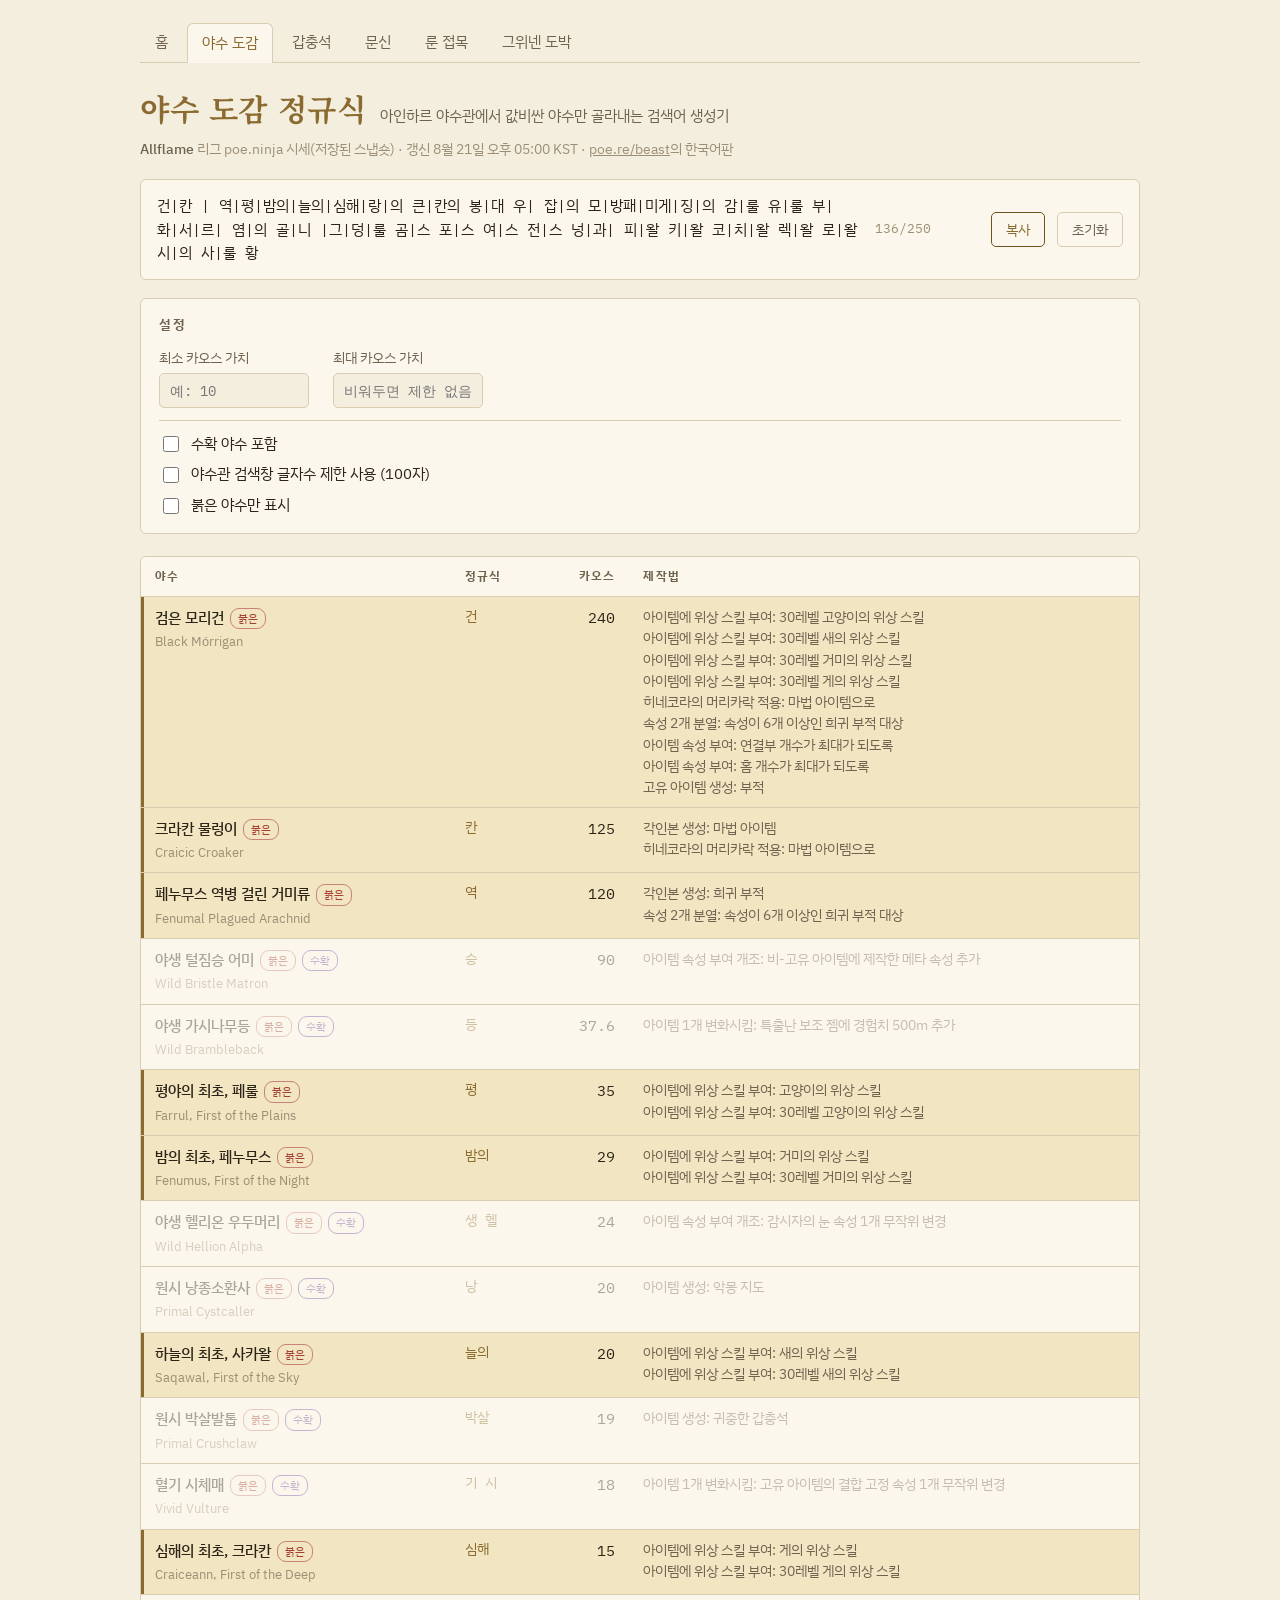
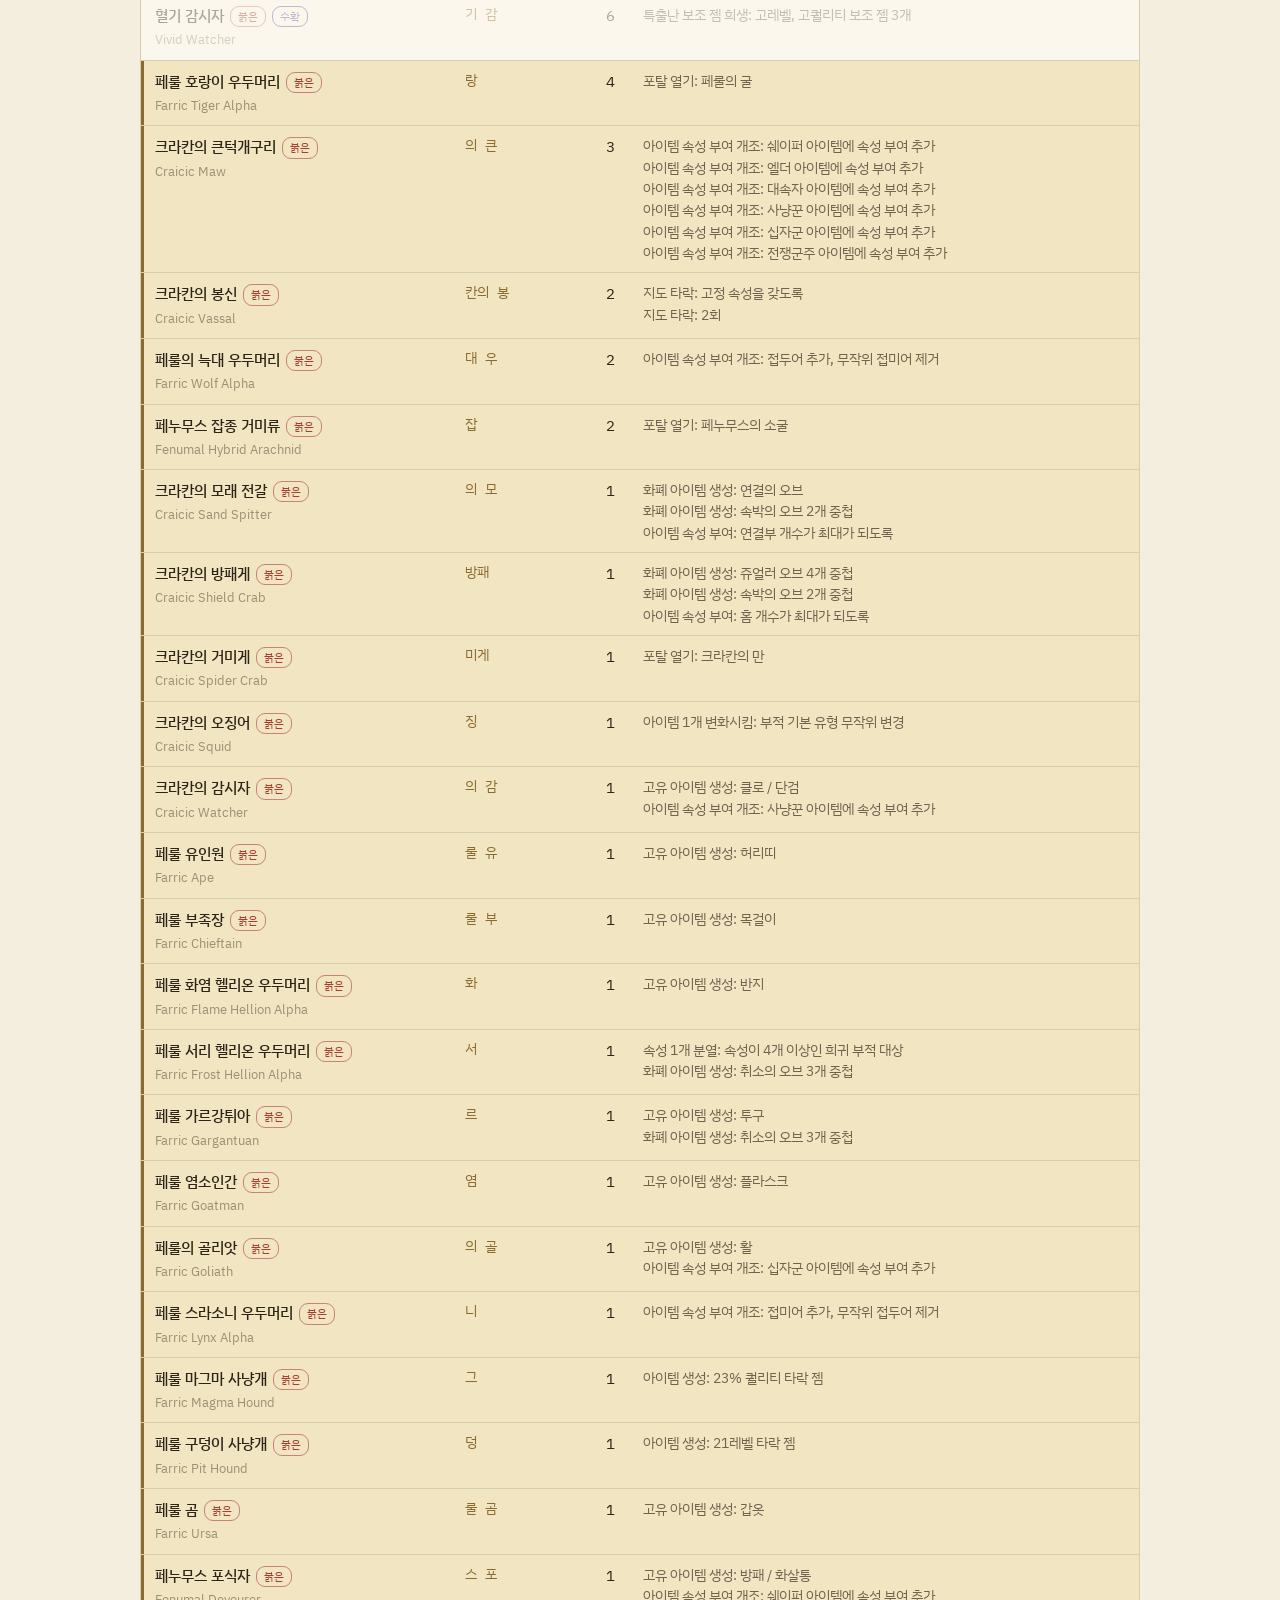
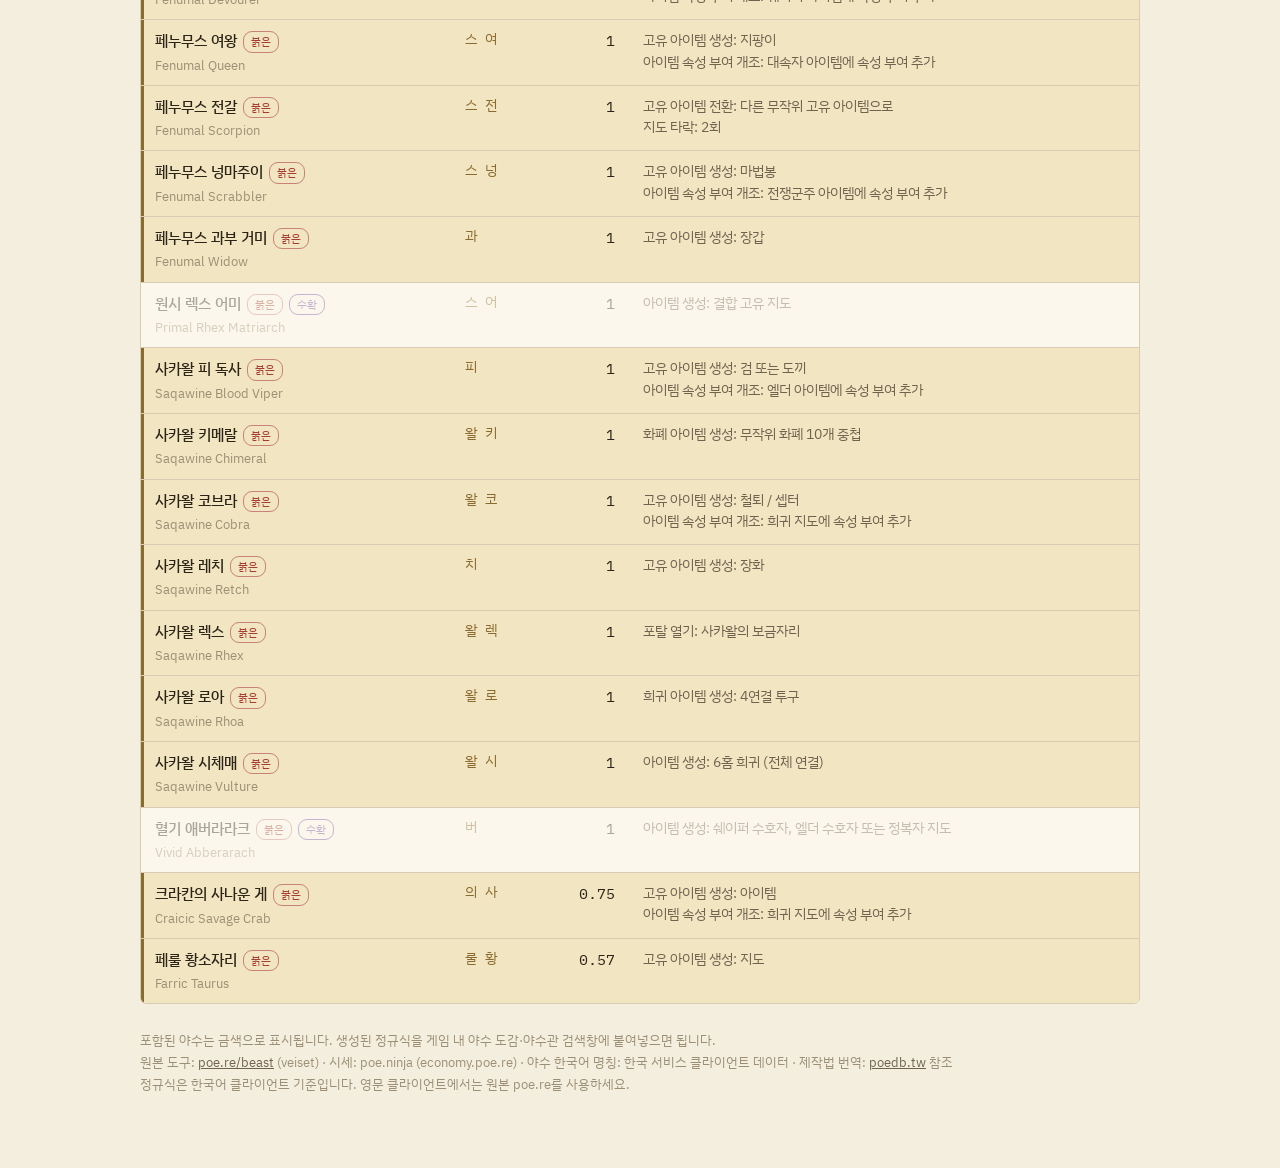
==== beast.html @ 63f2b2f2 "고유명사 poedb 표기로 교정: 그위넨·야수 도감·야수관·수확·선조들의 심판 Co-Authored-By: Claude Fable 5 <noreply@anthropic.com> C" ====
<!doctype html>
<html lang="ko">
<head>
<meta charset="utf-8">
<meta name="viewport" content="width=device-width, initial-scale=1.0">
<title>야수 도감 정규식</title>
<link rel="preconnect" href="https://fonts.googleapis.com">
<link rel="preconnect" href="https://fonts.gstatic.com" crossorigin>
<link rel="stylesheet" href="https://fonts.googleapis.com/css2?family=Noto+Serif+KR:wght@600;700&family=IBM+Plex+Sans+KR:wght@400;500;700&family=IBM+Plex+Mono:wght@400;600&display=swap">
<link rel="stylesheet" href="assets/style.css">
</head>
<body>
<div class="wrap">
<nav class="tabs">
  <a href="index.html">홈</a>
  <a href="beast.html" class="on">야수 도감</a>
  <a href="scarab.html">갑충석</a>
  <a href="tattoo.html">문신</a>
  <a href="runegraft.html">룬 접목</a>
  <a href="expedition.html">그위넨 도박</a>
</nav>
  <header class="site">
    <h1>야수 도감 정규식</h1>
    <span class="sub">아인하르 야수관에서 값비싼 야수만 골라내는 검색어 생성기</span>
  </header>
  <p class="meta" id="meta">시세 불러오는 중…</p>

  <div class="resultbox">
    <div class="regex" id="out"></div>
    <span class="count" id="count">0/250</span>
    <span class="copied" id="copied">복사됨</span>
    <button id="copy">복사</button>
    <button class="ghost" id="reset">초기화</button>
  </div>

  <div class="panel">
    <h2>설정</h2>
    <div class="fields">
      <div class="field">
        <label for="min">최소 카오스 가치</label>
        <input id="min" type="text" inputmode="numeric" placeholder="예: 10">
      </div>
      <div class="field">
        <label for="max">최대 카오스 가치</label>
        <input id="max" type="text" inputmode="numeric" placeholder="비워두면 제한 없음">
      </div>
    </div>
    <div class="checks">
      <label><input type="checkbox" id="harvest"> 수확 야수 포함</label>
      <label><input type="checkbox" id="menagerie"> 야수관 검색창 글자수 제한 사용 (100자)</label>
      <label><input type="checkbox" id="redonly"> 붉은 야수만 표시</label>
    </div>
  </div>

  <div class="tablewrap">
    <table>
      <thead>
        <tr><th>야수</th><th>정규식</th><th class="num">카오스</th><th>제작법</th></tr>
      </thead>
      <tbody id="rows"></tbody>
    </table>
  </div>

  <footer>
    포함된 야수는 금색으로 표시됩니다. 생성된 정규식을 게임 내 야수 도감·야수관 검색창에 붙여넣으면 됩니다.<br>
    원본 도구: <a href="https://poe.re/beast">poe.re/beast</a> (veiset) · 시세: poe.ninja (economy.poe.re) · 야수 한국어 명칭: 한국 서비스 클라이언트 데이터 · 제작법 번역: <a href="https://poedb.tw/kr/">poedb.tw</a> 참조<br>
    정규식은 한국어 클라이언트 기준입니다. 영문 클라이언트에서는 원본 poe.re를 사용하세요.
  </footer>
</div>

<script>
const META = [{"en": "Black Mórrigan", "kr": "검은 모리건", "regex": "건", "recipeKr": "아이템에 위상 스킬 부여: 30레벨 고양이의 위상 스킬<br>아이템에 위상 스킬 부여: 30레벨 새의 위상 스킬<br>아이템에 위상 스킬 부여: 30레벨 거미의 위상 스킬<br>아이템에 위상 스킬 부여: 30레벨 게의 위상 스킬<br>히네코라의 머리카락 적용: 마법 아이템으로<br>속성 2개 분열: 속성이 6개 이상인 희귀 부적 대상<br>아이템 속성 부여: 연결부 개수가 최대가 되도록<br>아이템 속성 부여: 홈 개수가 최대가 되도록<br>고유 아이템 생성: 부적", "harvest": false, "red": true}, {"en": "Craiceann, First of the Deep", "kr": "심해의 최초, 크라칸", "regex": "심해", "recipeKr": "아이템에 위상 스킬 부여: 게의 위상 스킬<br>아이템에 위상 스킬 부여: 30레벨 게의 위상 스킬", "harvest": false, "red": true}, {"en": "Craicic Croaker", "kr": "크라칸 물렁이", "regex": "칸 ", "recipeKr": "각인본 생성: 마법 아이템<br>히네코라의 머리카락 적용: 마법 아이템으로", "harvest": false, "red": true}, {"en": "Craicic Maw", "kr": "크라칸의 큰턱개구리", "regex": "의 큰", "recipeKr": "아이템 속성 부여 개조: 쉐이퍼 아이템에 속성 부여 추가<br>아이템 속성 부여 개조: 엘더 아이템에 속성 부여 추가<br>아이템 속성 부여 개조: 대속자 아이템에 속성 부여 추가<br>아이템 속성 부여 개조: 사냥꾼 아이템에 속성 부여 추가<br>아이템 속성 부여 개조: 십자군 아이템에 속성 부여 추가<br>아이템 속성 부여 개조: 전쟁군주 아이템에 속성 부여 추가", "harvest": false, "red": true}, {"en": "Craicic Sand Spitter", "kr": "크라칸의 모래 전갈", "regex": "의 모", "recipeKr": "화폐 아이템 생성: 연결의 오브<br>화폐 아이템 생성: 속박의 오브 2개 중첩<br>아이템 속성 부여: 연결부 개수가 최대가 되도록", "harvest": false, "red": true}, {"en": "Craicic Savage Crab", "kr": "크라칸의 사나운 게", "regex": "의 사", "recipeKr": "고유 아이템 생성: 아이템<br>아이템 속성 부여 개조: 희귀 지도에 속성 부여 추가", "harvest": false, "red": true}, {"en": "Craicic Shield Crab", "kr": "크라칸의 방패게", "regex": "방패", "recipeKr": "화폐 아이템 생성: 쥬얼러 오브 4개 중첩<br>화폐 아이템 생성: 속박의 오브 2개 중첩<br>아이템 속성 부여: 홈 개수가 최대가 되도록", "harvest": false, "red": true}, {"en": "Craicic Spider Crab", "kr": "크라칸의 거미게", "regex": "미게", "recipeKr": "포탈 열기: 크라칸의 만", "harvest": false, "red": true}, {"en": "Craicic Squid", "kr": "크라칸의 오징어", "regex": "징", "recipeKr": "아이템 1개 변화시킴: 부적 기본 유형 무작위 변경", "harvest": false, "red": true}, {"en": "Craicic Vassal", "kr": "크라칸의 봉신", "regex": "칸의 봉", "recipeKr": "지도 타락: 고정 속성을 갖도록<br>지도 타락: 2회", "harvest": false, "red": true}, {"en": "Craicic Watcher", "kr": "크라칸의 감시자", "regex": "의 감", "recipeKr": "고유 아이템 생성: 클로 / 단검<br>아이템 속성 부여 개조: 사냥꾼 아이템에 속성 부여 추가", "harvest": false, "red": true}, {"en": "Farric Ape", "kr": "페룰 유인원", "regex": "룰 유", "recipeKr": "고유 아이템 생성: 허리띠", "harvest": false, "red": true}, {"en": "Farric Chieftain", "kr": "페룰 부족장", "regex": "룰 부", "recipeKr": "고유 아이템 생성: 목걸이", "harvest": false, "red": true}, {"en": "Farric Flame Hellion Alpha", "kr": "페룰 화염 헬리온 우두머리", "regex": " 화", "recipeKr": "고유 아이템 생성: 반지", "harvest": false, "red": true}, {"en": "Farric Frost Hellion Alpha", "kr": "페룰 서리 헬리온 우두머리", "regex": "서", "recipeKr": "속성 1개 분열: 속성이 4개 이상인 희귀 부적 대상<br>화폐 아이템 생성: 취소의 오브 3개 중첩", "harvest": false, "red": true}, {"en": "Farric Gargantuan", "kr": "페룰 가르강튀아", "regex": "르", "recipeKr": "고유 아이템 생성: 투구<br>화폐 아이템 생성: 취소의 오브 3개 중첩", "harvest": false, "red": true}, {"en": "Farric Goatman", "kr": "페룰 염소인간", "regex": " 염", "recipeKr": "고유 아이템 생성: 플라스크", "harvest": false, "red": true}, {"en": "Farric Goliath", "kr": "페룰의 골리앗", "regex": "의 골", "recipeKr": "고유 아이템 생성: 활<br>아이템 속성 부여 개조: 십자군 아이템에 속성 부여 추가", "harvest": false, "red": true}, {"en": "Farric Lynx Alpha", "kr": "페룰 스라소니 우두머리", "regex": "니 ", "recipeKr": "아이템 속성 부여 개조: 접미어 추가, 무작위 접두어 제거", "harvest": false, "red": true}, {"en": "Farric Magma Hound", "kr": "페룰 마그마 사냥개", "regex": "그", "recipeKr": "아이템 생성: 23% 퀄리티 타락 젬", "harvest": false, "red": true}, {"en": "Farric Pit Hound", "kr": "페룰 구덩이 사냥개", "regex": "덩", "recipeKr": "아이템 생성: 21레벨 타락 젬", "harvest": false, "red": true}, {"en": "Farric Taurus", "kr": "페룰 황소자리", "regex": "룰 황", "recipeKr": "고유 아이템 생성: 지도", "harvest": false, "red": true}, {"en": "Farric Tiger Alpha", "kr": "페룰 호랑이 우두머리", "regex": "랑", "recipeKr": "포탈 열기: 페룰의 굴", "harvest": false, "red": true}, {"en": "Farric Ursa", "kr": "페룰 곰", "regex": "룰 곰", "recipeKr": "고유 아이템 생성: 갑옷", "harvest": false, "red": true}, {"en": "Farric Wolf Alpha", "kr": "페룰의 늑대 우두머리", "regex": "대 우", "recipeKr": "아이템 속성 부여 개조: 접두어 추가, 무작위 접미어 제거", "harvest": false, "red": true}, {"en": "Farrul, First of the Plains", "kr": "평야의 최초, 페룰", "regex": "평", "recipeKr": "아이템에 위상 스킬 부여: 고양이의 위상 스킬<br>아이템에 위상 스킬 부여: 30레벨 고양이의 위상 스킬", "harvest": false, "red": true}, {"en": "Fenumal Devourer", "kr": "페누무스 포식자", "regex": "스 포", "recipeKr": "고유 아이템 생성: 방패 / 화살통<br>아이템 속성 부여 개조: 쉐이퍼 아이템에 속성 부여 추가", "harvest": false, "red": true}, {"en": "Fenumal Hybrid Arachnid", "kr": "페누무스 잡종 거미류", "regex": " 잡", "recipeKr": "포탈 열기: 페누무스의 소굴", "harvest": false, "red": true}, {"en": "Fenumal Plagued Arachnid", "kr": "페누무스 역병 걸린 거미류", "regex": " 역", "recipeKr": "각인본 생성: 희귀 부적<br>속성 2개 분열: 속성이 6개 이상인 희귀 부적 대상", "harvest": false, "red": true}, {"en": "Fenumal Queen", "kr": "페누무스 여왕", "regex": "스 여", "recipeKr": "고유 아이템 생성: 지팡이<br>아이템 속성 부여 개조: 대속자 아이템에 속성 부여 추가", "harvest": false, "red": true}, {"en": "Fenumal Scorpion", "kr": "페누무스 전갈", "regex": "스 전", "recipeKr": "고유 아이템 전환: 다른 무작위 고유 아이템으로<br>지도 타락: 2회", "harvest": false, "red": true}, {"en": "Fenumal Scrabbler", "kr": "페누무스 넝마주이", "regex": "스 넝", "recipeKr": "고유 아이템 생성: 마법봉<br>아이템 속성 부여 개조: 전쟁군주 아이템에 속성 부여 추가", "harvest": false, "red": true}, {"en": "Fenumal Widow", "kr": "페누무스 과부 거미", "regex": "과", "recipeKr": "고유 아이템 생성: 장갑", "harvest": false, "red": true}, {"en": "Fenumus, First of the Night", "kr": "밤의 최초, 페누무스", "regex": "밤의", "recipeKr": "아이템에 위상 스킬 부여: 거미의 위상 스킬<br>아이템에 위상 스킬 부여: 30레벨 거미의 위상 스킬", "harvest": false, "red": true}, {"en": "Primal Crushclaw", "kr": "원시 박살발톱", "regex": "박살", "recipeKr": "아이템 생성: 귀중한 갑충석", "harvest": true, "red": true}, {"en": "Primal Cystcaller", "kr": "원시 낭종소환사", "regex": "낭", "recipeKr": "아이템 생성: 악몽 지도", "harvest": true, "red": true}, {"en": "Primal Rhex Matriarch", "kr": "원시 렉스 어미", "regex": "스 어", "recipeKr": "아이템 생성: 결합 고유 지도", "harvest": true, "red": true}, {"en": "Saqawal, First of the Sky", "kr": "하늘의 최초, 사카왈", "regex": "늘의", "recipeKr": "아이템에 위상 스킬 부여: 새의 위상 스킬<br>아이템에 위상 스킬 부여: 30레벨 새의 위상 스킬", "harvest": false, "red": true}, {"en": "Saqawine Blood Viper", "kr": "사카왈 피 독사", "regex": " 피", "recipeKr": "고유 아이템 생성: 검 또는 도끼<br>아이템 속성 부여 개조: 엘더 아이템에 속성 부여 추가", "harvest": false, "red": true}, {"en": "Saqawine Chimeral", "kr": "사카왈 키메랄", "regex": "왈 키", "recipeKr": "화폐 아이템 생성: 무작위 화폐 10개 중첩", "harvest": false, "red": true}, {"en": "Saqawine Cobra", "kr": "사카왈 코브라", "regex": "왈 코", "recipeKr": "고유 아이템 생성: 철퇴 / 셉터<br>아이템 속성 부여 개조: 희귀 지도에 속성 부여 추가", "harvest": false, "red": true}, {"en": "Saqawine Retch", "kr": "사카왈 레치", "regex": "치", "recipeKr": "고유 아이템 생성: 장화", "harvest": false, "red": true}, {"en": "Saqawine Rhex", "kr": "사카왈 렉스", "regex": "왈 렉", "recipeKr": "포탈 열기: 사카왈의 보금자리", "harvest": false, "red": true}, {"en": "Saqawine Rhoa", "kr": "사카왈 로아", "regex": "왈 로", "recipeKr": "희귀 아이템 생성: 4연결 투구", "harvest": false, "red": true}, {"en": "Saqawine Vulture", "kr": "사카왈 시체매", "regex": "왈 시", "recipeKr": "아이템 생성: 6홈 희귀 (전체 연결)", "harvest": false, "red": true}, {"en": "Vivid Abberarach", "kr": "혈기 애버라라크", "regex": "버", "recipeKr": "아이템 생성: 쉐이퍼 수호자, 엘더 수호자 또는 정복자 지도", "harvest": true, "red": true}, {"en": "Vivid Vulture", "kr": "혈기 시체매", "regex": "기 시", "recipeKr": "아이템 1개 변화시킴: 고유 아이템의 결합 고정 속성 1개 무작위 변경", "harvest": true, "red": true}, {"en": "Vivid Watcher", "kr": "혈기 감시자", "regex": "기 감", "recipeKr": "특출난 보조 젬 희생: 고레벨, 고퀄리티 보조 젬 3개", "harvest": true, "red": true}, {"en": "Wild Brambleback", "kr": "야생 가시나무등", "regex": "등", "recipeKr": "아이템 1개 변화시킴: 특출난 보조 젬에 경험치 500m 추가", "harvest": true, "red": true}, {"en": "Wild Bristle Matron", "kr": "야생 털짐승 어미", "regex": "승", "recipeKr": "아이템 속성 부여 개조: 비-고유 아이템에 제작한 메타 속성 추가", "harvest": true, "red": true}, {"en": "Wild Hellion Alpha", "kr": "야생 헬리온 우두머리", "regex": "생 헬", "recipeKr": "아이템 속성 부여 개조: 감시자의 눈 속성 1개 무작위 변경", "harvest": true, "red": true}];
const ECONOMY = "https://economy.poe.re";
const LS_KEY = "beast-kr-settings";
const $ = (id) => document.getElementById(id);
const els = {min:$("min"), max:$("max"), harvest:$("harvest"), menagerie:$("menagerie"), redonly:$("redonly")};
const defaults = {min:"", max:"", harvest:false, menagerie:false, redonly:false};

let sorted = []; // META + prices, filtered and sorted by chaos desc

function loadSettings(){
  try{ return {...defaults, ...JSON.parse(localStorage.getItem(LS_KEY) || "{}")}; }
  catch(e){ return {...defaults}; }
}
function saveSettings(s){ try{ localStorage.setItem(LS_KEY, JSON.stringify(s)); }catch(e){} }
function applySettings(s){
  els.min.value = s.min; els.max.value = s.max;
  els.harvest.checked = s.harvest; els.menagerie.checked = s.menagerie; els.redonly.checked = s.redonly;
}
function readSettings(){
  return {min:els.min.value.trim(), max:els.max.value.trim(),
          harvest:els.harvest.checked, menagerie:els.menagerie.checked, redonly:els.redonly.checked};
}

function generateRegex(s){
  const limit = s.menagerie ? 100 : 250;
  const minV = s.min === "" ? 0 : Number(s.min);
  const maxV = s.max === "" ? Infinity : Number(s.max);
  let acc = "", done = false;
  for(const b of sorted){
    if(done) continue;
    if(s.redonly && !b.red) continue;
    if(!s.harvest && b.harvest) continue;
    if(acc.length + b.regex.length + 1 > limit){ done = true; continue; }
    if(b.chaos > maxV || b.chaos < minV) continue;
    acc += "|" + b.regex;
  }
  return acc.substring(1);
}

function fmtChaos(v){ return v >= 100 ? Math.round(v).toLocaleString() : v.toLocaleString(); }

function render(){
  const s = readSettings();
  saveSettings(s);
  const result = generateRegex(s);
  const limit = s.menagerie ? 100 : 250;
  $("out").textContent = result;
  const c = $("count");
  c.textContent = result.length + "/" + limit;
  c.classList.toggle("over", result.length > limit);

  const parts = result === "" ? [] : result.split("|");
  const rows = [];
  for(const b of sorted){
    if(s.redonly && !b.red) continue;
    const included = parts.includes(b.regex);
    const hiddenHarvest = !s.harvest && b.harvest;
    const cls = included && !hiddenHarvest ? "inc" : (hiddenHarvest ? "dim" : "");
    const tags = (b.red ? '<span class="tag red">붉은</span>' : '') +
                 (b.harvest ? '<span class="tag harv">수확</span>' : '');
    rows.push(`<tr class="${cls}">
      <td class="name"><span class="kr-name">${b.kr}</span>${tags}<br><span class="en-name">${b.en}</span></td>
      <td class="rgx">${b.regex}</td>
      <td class="chaos">${fmtChaos(b.chaos)}</td>
      <td class="recipe">${b.recipeKr}</td>
    </tr>`);
  }
  $("rows").innerHTML = rows.join("");
}

function fmtKst(iso){
  const d = new Date(iso);
  if(isNaN(d)) return iso;
  return d.toLocaleString("ko-KR", {timeZone:"Asia/Seoul", month:"long", day:"numeric", hour:"2-digit", minute:"2-digit"}) + " KST";
}

async function fetchJson(url){
  const r = await fetch(url, {cache:"no-cache"});
  if(!r.ok) throw new Error(url + " -> " + r.status);
  return r.json();
}

async function loadPrices(){
  let league = "Standard";
  try{ league = (await fetchJson("data/league.json")).league; }catch(e){}
  let eco = null, updated = "", source = "";
  try{
    eco = await fetchJson(`${ECONOMY}/beast/eco_${encodeURIComponent(league)}_Beast.json`);
    try{ updated = (await fetch(`${ECONOMY}/generated.txt`, {cache:"no-cache"})).ok
           ? await (await fetch(`${ECONOMY}/generated.txt`)).text() : ""; }catch(e){}
    source = "실시간";
  }catch(e){
    try{
      eco = await fetchJson("data/prices_Beast.json");
      try{ updated = await (await fetch("data/updated.txt")).text(); }catch(e2){}
      source = "저장된 스냅숏";
    }catch(e2){}
  }
  if(!eco){
    $("meta").textContent = "시세를 불러오지 못했습니다. 새로고침 해보세요.";
    return;
  }
  const prices = new Map(eco.lines.map(l => [l.name, l]));
  sorted = META.map(m => {
    const p = prices.get(m.en);
    return {...m, chaos: p ? p.chaosValue : 0, listings: p ? p.listingCount : 0};
  }).filter(b => b.chaos > 0 && b.listings > 5)
    .sort((a,b) => b.chaos - a.chaos);
  $("meta").innerHTML = `<b>${league}</b> 리그 poe.ninja 시세(${source}) · 갱신 ${fmtKst(updated.trim())} · <a href="https://poe.re/beast">poe.re/beast</a>의 한국어판`;
  render();
}

applySettings(loadSettings());
for(const el of Object.values(els)){
  el.addEventListener("input", render);
  el.addEventListener("change", render);
}
$("copy").addEventListener("click", () => {
  navigator.clipboard.writeText($("out").textContent).then(() => {
    $("copied").classList.add("show");
    setTimeout(() => $("copied").classList.remove("show"), 1400);
  });
});
$("reset").addEventListener("click", () => { applySettings(defaults); render(); });
loadPrices();
</script>
</body>
</html>
---- assets/style.css ----
:root{
  --bg:#17140f; --surface:#211c15; --surface2:#2a241a; --line:#3a3226;
  --ink:#e8ddc4; --ink-dim:#a89a7c; --ink-faint:#6f6350;
  --gold:#d4b06a; --gold-deep:#a8873f;
  --crimson:#d4675a; --crimson-dim:#8a4038;
  --violet:#a98fd6; --green:#8fae6b;
  --hl:#2e2717; --hl-line:#57492a;
  --focus:#e0c079;
}
@media (prefers-color-scheme: light){
  :root:not([data-theme="dark"]){
    --bg:#f4eedf; --surface:#fbf7ec; --surface2:#efe7d3; --line:#d8cdb2;
    --ink:#2b2417; --ink-dim:#6f6350; --ink-faint:#9c8f75;
    --gold:#8a6a2f; --gold-deep:#6f541f;
    --crimson:#a53d31; --crimson-dim:#c78379;
    --violet:#6a4fa3; --green:#5c7a3a;
    --hl:#f1e5c2; --hl-line:#cdb271;
    --focus:#8a6a2f;
  }
}
:root[data-theme="light"]{
  --bg:#f4eedf; --surface:#fbf7ec; --surface2:#efe7d3; --line:#d8cdb2;
  --ink:#2b2417; --ink-dim:#6f6350; --ink-faint:#9c8f75;
  --gold:#8a6a2f; --gold-deep:#6f541f;
  --crimson:#a53d31; --crimson-dim:#c78379;
  --violet:#6a4fa3; --green:#5c7a3a;
  --hl:#f1e5c2; --hl-line:#cdb271;
  --focus:#8a6a2f;
}
*{box-sizing:border-box}
body{
  margin:0; background:var(--bg); color:var(--ink);
  font-family:"IBM Plex Sans KR","Apple SD Gothic Neo","Malgun Gothic",sans-serif;
  font-size:15px; line-height:1.55;
}
.wrap{max-width:1040px; margin:0 auto; padding:22px 20px 72px}
nav.tabs{
  display:flex; gap:4px; flex-wrap:wrap; margin-bottom:22px;
  border-bottom:1px solid var(--line); padding-bottom:0;
}
nav.tabs a{
  color:var(--ink-dim); text-decoration:none; font-size:.92rem; padding:8px 14px;
  border:1px solid transparent; border-bottom:none; border-radius:6px 6px 0 0;
}
nav.tabs a:hover{color:var(--ink); background:var(--surface2)}
nav.tabs a.on{
  color:var(--gold); background:var(--surface); border-color:var(--line);
  position:relative; top:1px;
}
header.site{display:flex; align-items:baseline; gap:14px; flex-wrap:wrap; margin-bottom:6px}
h1{
  font-family:"Noto Serif KR",serif; font-weight:700; font-size:1.9rem; margin:0;
  color:var(--gold); letter-spacing:.02em; text-wrap:balance;
}
.sub{color:var(--ink-dim); font-size:.92rem}
.meta{color:var(--ink-faint); font-size:.85rem; margin:2px 0 20px}
.meta b{color:var(--ink-dim); font-weight:500}
.meta a{color:inherit}

.resultbox{
  background:var(--surface); border:1px solid var(--line); border-radius:6px;
  padding:14px 16px; display:flex; gap:12px; align-items:center; margin-bottom:18px;
}
.regex{
  flex:1; font-family:"IBM Plex Mono","IBM Plex Sans KR",monospace; font-size:.95rem;
  color:var(--ink); word-break:break-all; min-height:1.4em; user-select:all;
}
.regex:empty::before{content:"조건에 맞는 항목이 없습니다"; color:var(--ink-faint)}
.count{font-family:"IBM Plex Mono",monospace; font-size:.8rem; color:var(--ink-faint); white-space:nowrap; font-variant-numeric:tabular-nums}
.count.over{color:var(--crimson); font-weight:600}
button{
  font-family:inherit; font-size:.88rem; cursor:pointer; border-radius:5px;
  border:1px solid var(--gold-deep); background:transparent; color:var(--gold);
  padding:7px 14px; transition:background .15s,color .15s;
}
button:hover{background:var(--gold); color:var(--bg); border-color:var(--gold)}
button:focus-visible,input:focus-visible{outline:2px solid var(--focus); outline-offset:2px}
button.ghost{border-color:var(--line); color:var(--ink-dim)}
button.ghost:hover{background:var(--surface2); color:var(--ink); border-color:var(--ink-faint)}

.panel{
  background:var(--surface); border:1px solid var(--line); border-radius:6px;
  padding:16px 18px; margin-bottom:22px;
}
.panel h2{
  margin:0 0 12px; font-size:.8rem; font-weight:700; letter-spacing:.12em;
  color:var(--ink-dim); text-transform:uppercase;
}
.fields{display:flex; gap:24px; flex-wrap:wrap; margin-bottom:12px}
.field{display:flex; flex-direction:column; gap:5px}
.field label{font-size:.85rem; color:var(--ink-dim)}
.field input{
  width:150px; background:var(--bg); border:1px solid var(--line); border-radius:5px;
  color:var(--ink); padding:7px 10px; font-family:"IBM Plex Mono",monospace; font-size:.9rem;
}
.checks{display:flex; flex-direction:column; gap:8px; border-top:1px solid var(--line); padding-top:12px}
.checks label{display:flex; gap:9px; align-items:center; cursor:pointer; font-size:.92rem}
.checks input{accent-color:var(--gold); width:16px; height:16px}
.hint{color:var(--ink-faint); font-size:.82rem; margin-top:10px}

.tablewrap{overflow-x:auto; border:1px solid var(--line); border-radius:6px; background:var(--surface)}
table{border-collapse:collapse; width:100%; min-width:760px}
th{
  text-align:left; font-size:.76rem; letter-spacing:.1em; color:var(--ink-dim);
  font-weight:700; padding:10px 14px; border-bottom:1px solid var(--line);
  position:sticky; top:0; background:var(--surface);
}
th.num{text-align:right}
td{padding:9px 14px; border-bottom:1px solid var(--line); vertical-align:top}
tr:last-child td{border-bottom:none}
td.name{white-space:nowrap}
.kr-name{font-weight:500}
.en-name{color:var(--ink-faint); font-size:.8rem}
td.rgx{font-family:"IBM Plex Mono","IBM Plex Sans KR",monospace; font-size:.85rem; color:var(--gold); white-space:nowrap}
td.chaos{text-align:right; font-family:"IBM Plex Mono",monospace; font-variant-numeric:tabular-nums; white-space:nowrap}
td.recipe{color:var(--ink-dim); font-size:.86rem; max-width:420px}
tr.inc{background:var(--hl); box-shadow:inset 3px 0 0 var(--gold)}
tr.dim{opacity:.38}
tr.click{cursor:pointer}
.tag{
  display:inline-block; font-size:.7rem; padding:1px 7px; border-radius:9px;
  border:1px solid; margin-left:6px; vertical-align:1px;
}
.tag.red{color:var(--crimson); border-color:var(--crimson-dim)}
.tag.harv{color:var(--violet); border-color:var(--violet)}
.tag.pin{color:var(--green); border-color:var(--green)}
.tag.ban{color:var(--crimson); border-color:var(--crimson-dim)}
footer{margin-top:26px; color:var(--ink-faint); font-size:.8rem; line-height:1.7}
footer a{color:var(--ink-dim)}
.copied{color:var(--green); font-size:.85rem; opacity:0; transition:opacity .3s}
.copied.show{opacity:1}

.cards{display:grid; grid-template-columns:repeat(auto-fill,minmax(230px,1fr)); gap:14px; margin-top:8px}
.card{
  display:block; background:var(--surface); border:1px solid var(--line); border-radius:6px;
  padding:16px 18px; text-decoration:none; color:var(--ink);
  transition:border-color .15s, background .15s;
}
.card:hover{border-color:var(--gold-deep); background:var(--surface2)}
.card h3{margin:0 0 6px; font-family:"Noto Serif KR",serif; color:var(--gold); font-size:1.1rem}
.card p{margin:0; color:var(--ink-dim); font-size:.86rem}
.card .soon{color:var(--ink-faint); font-size:.78rem}
@media (prefers-reduced-motion: reduce){ *{transition:none !important} }
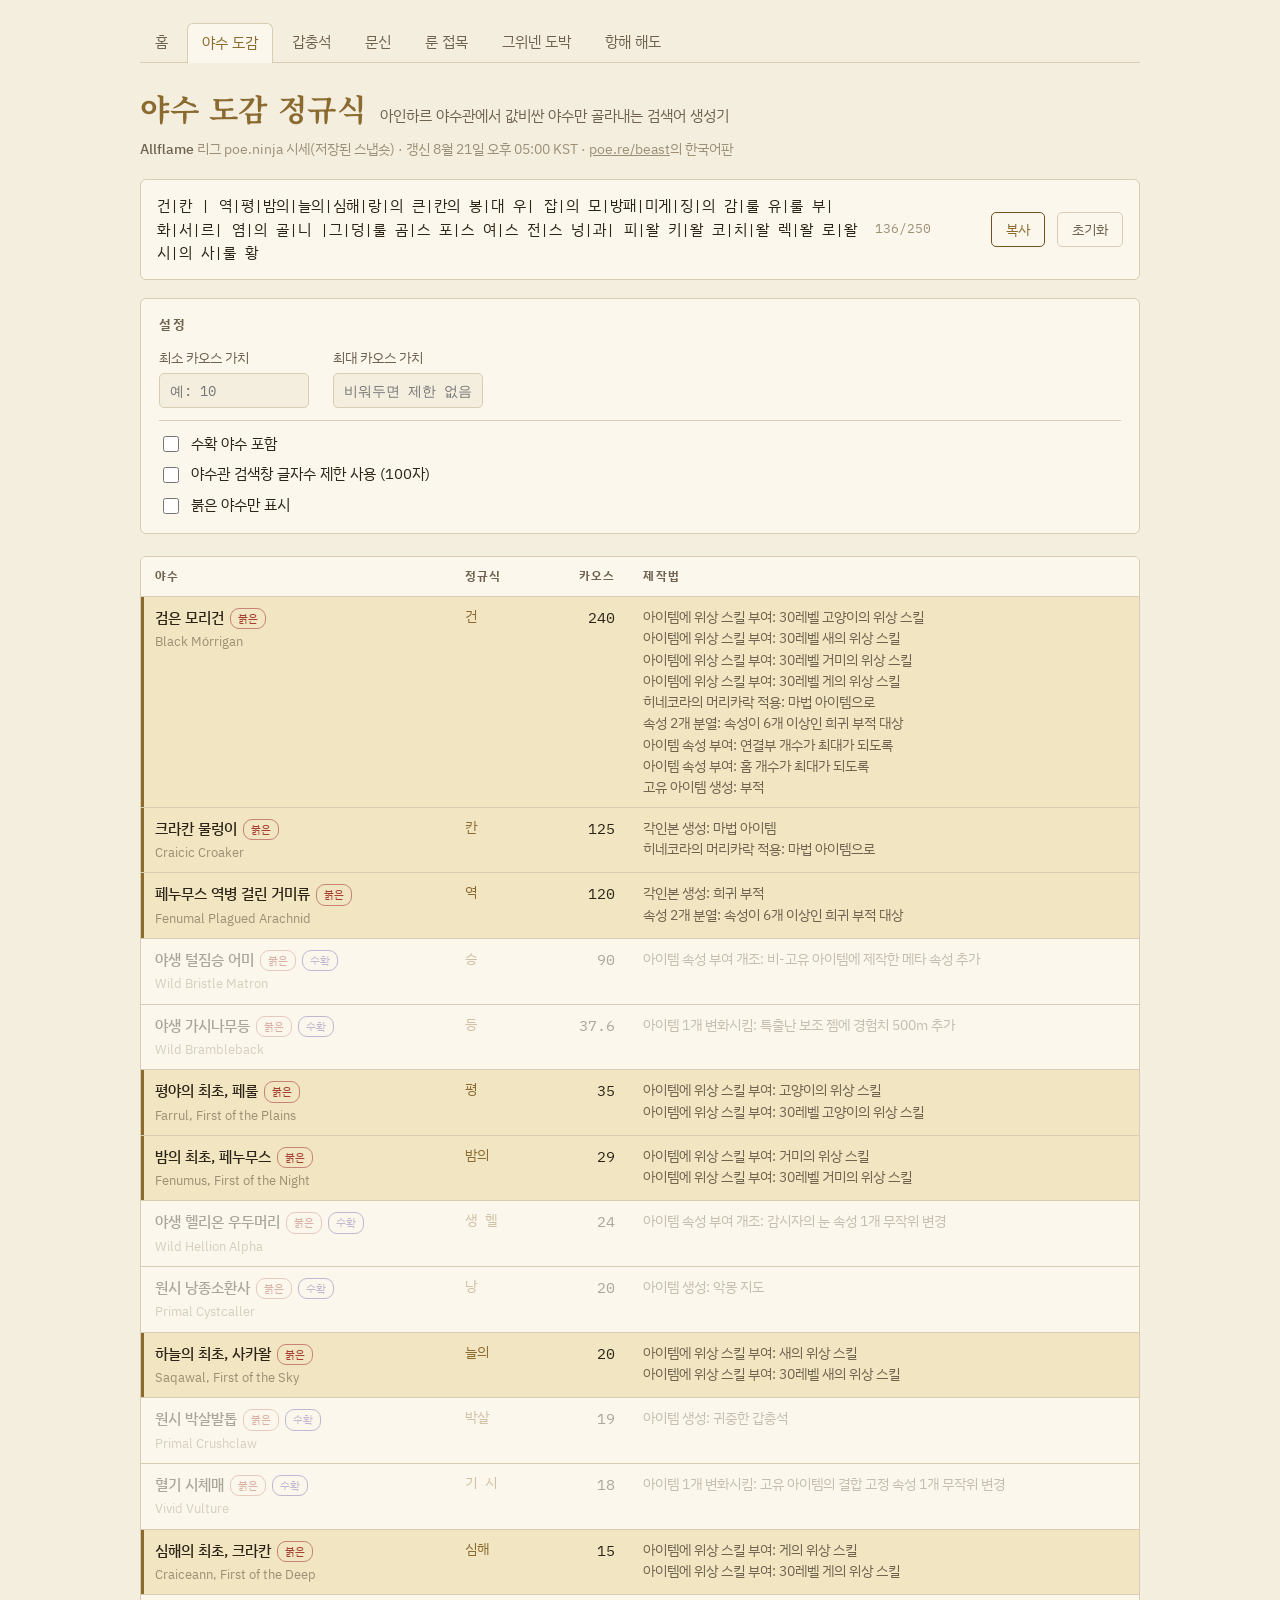
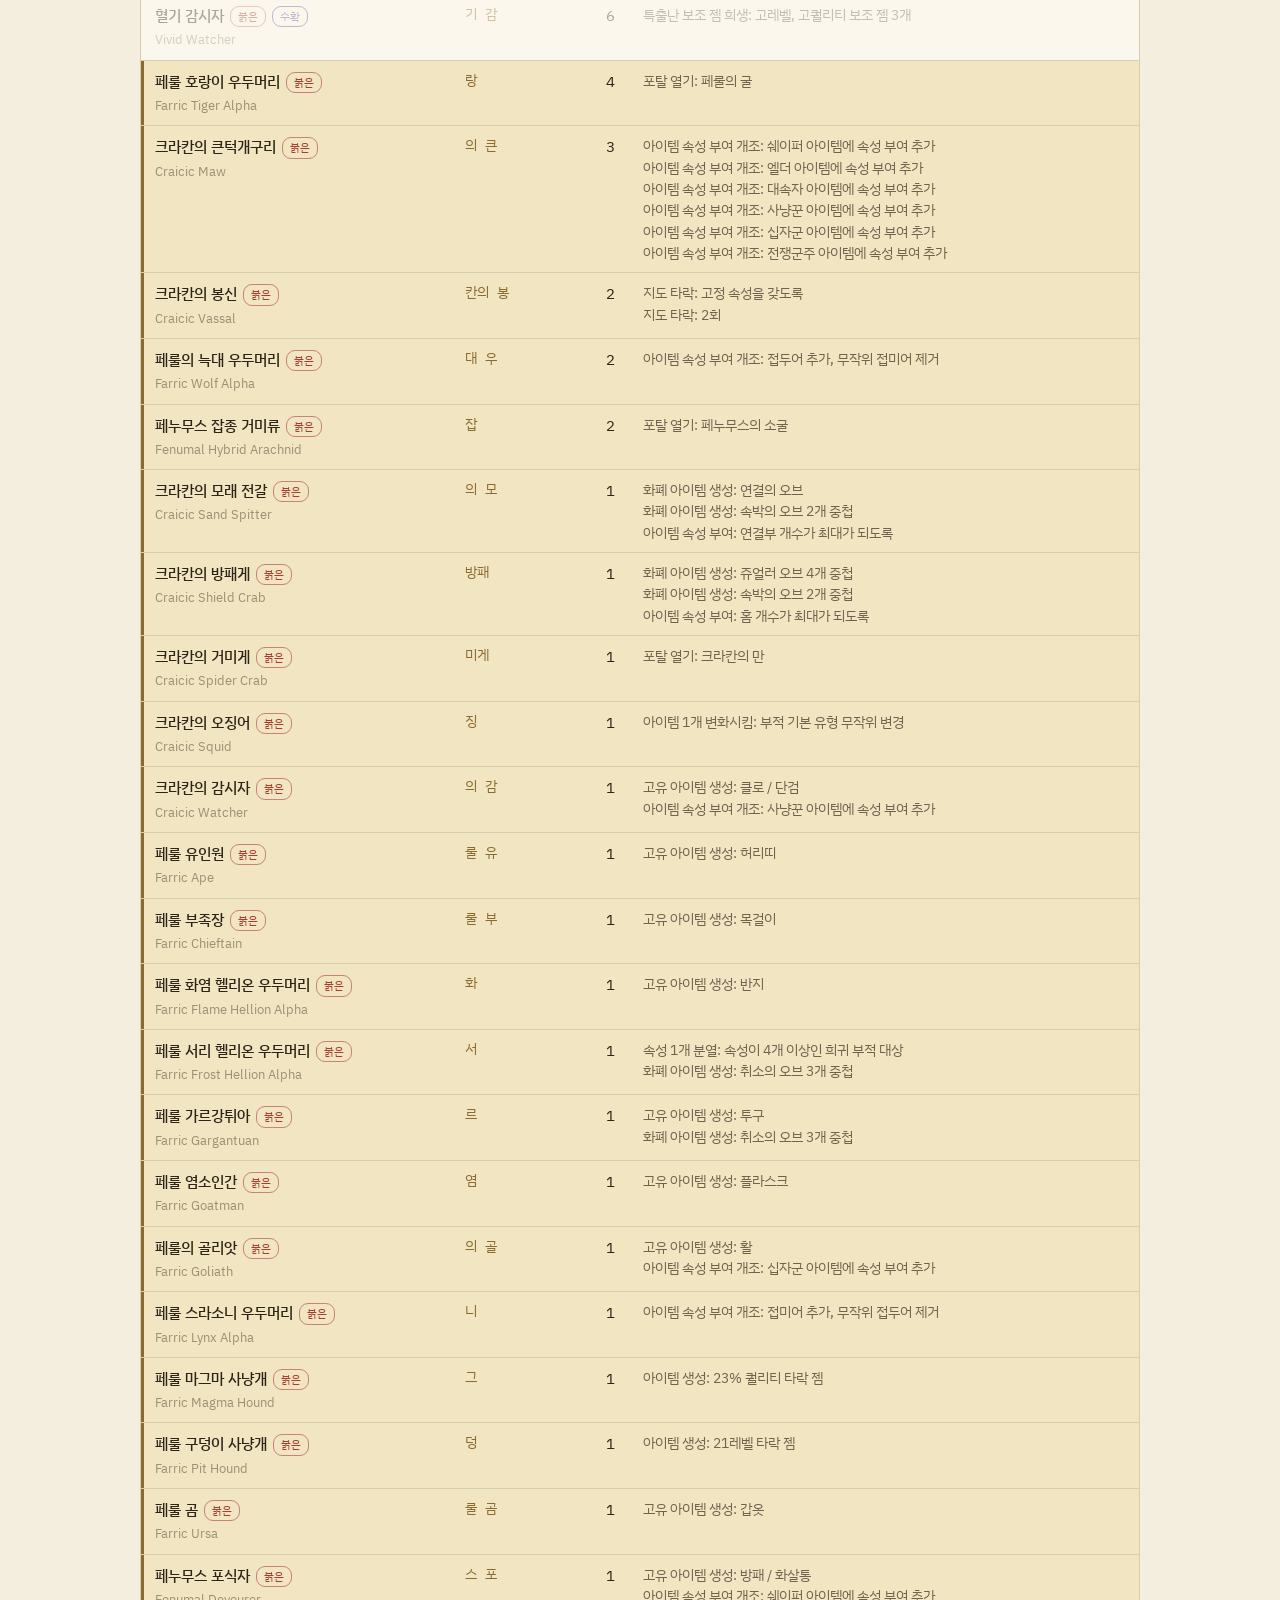
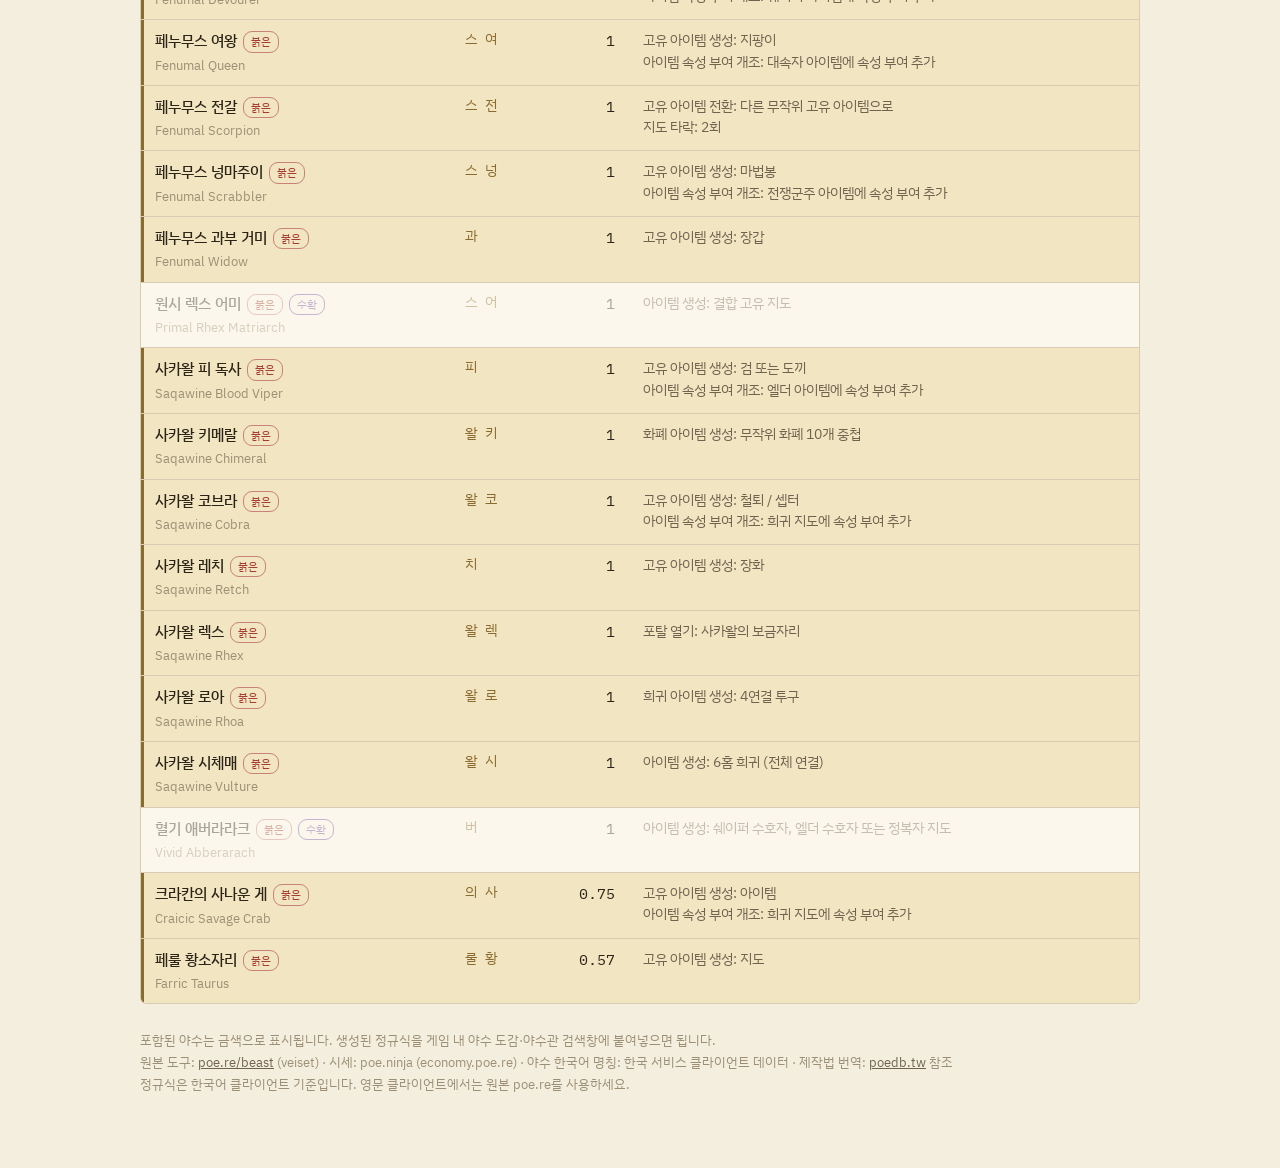
==== commit 4f670870: "항해 해도(올플레임) 탭 추가 — 해도 속성 74종 한국어 정규식 - 클라이언트 번역 데이터(패치 3.29)로 항해 속성 142라인 전량 매핑 후 중복 병합 - 속성 선택(하나라도" ====
--- a/beast.html
+++ b/beast.html
@@ -18,6 +18,7 @@
   <a href="tattoo.html">문신</a>
   <a href="runegraft.html">룬 접목</a>
   <a href="expedition.html">그위넨 도박</a>
+  <a href="boat.html">항해 해도</a>
 </nav>
   <header class="site">
     <h1>야수 도감 정규식</h1>
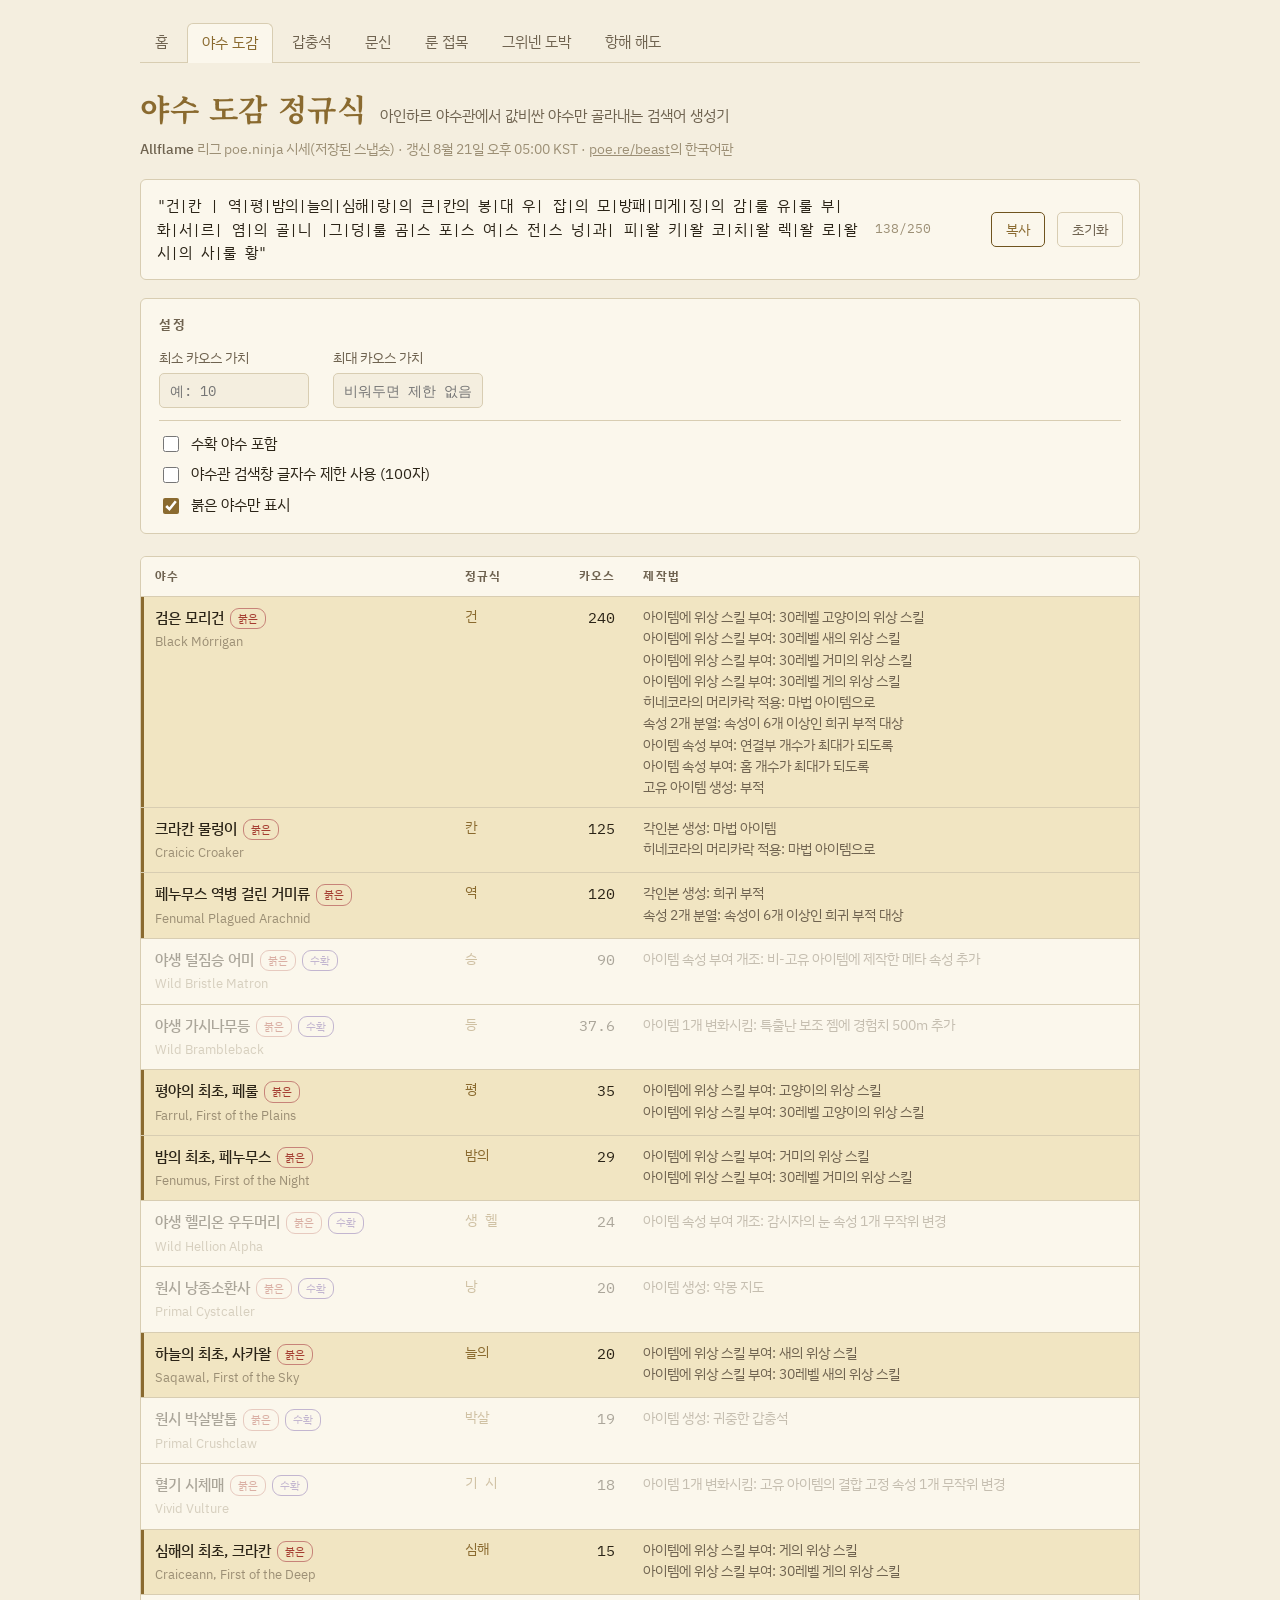
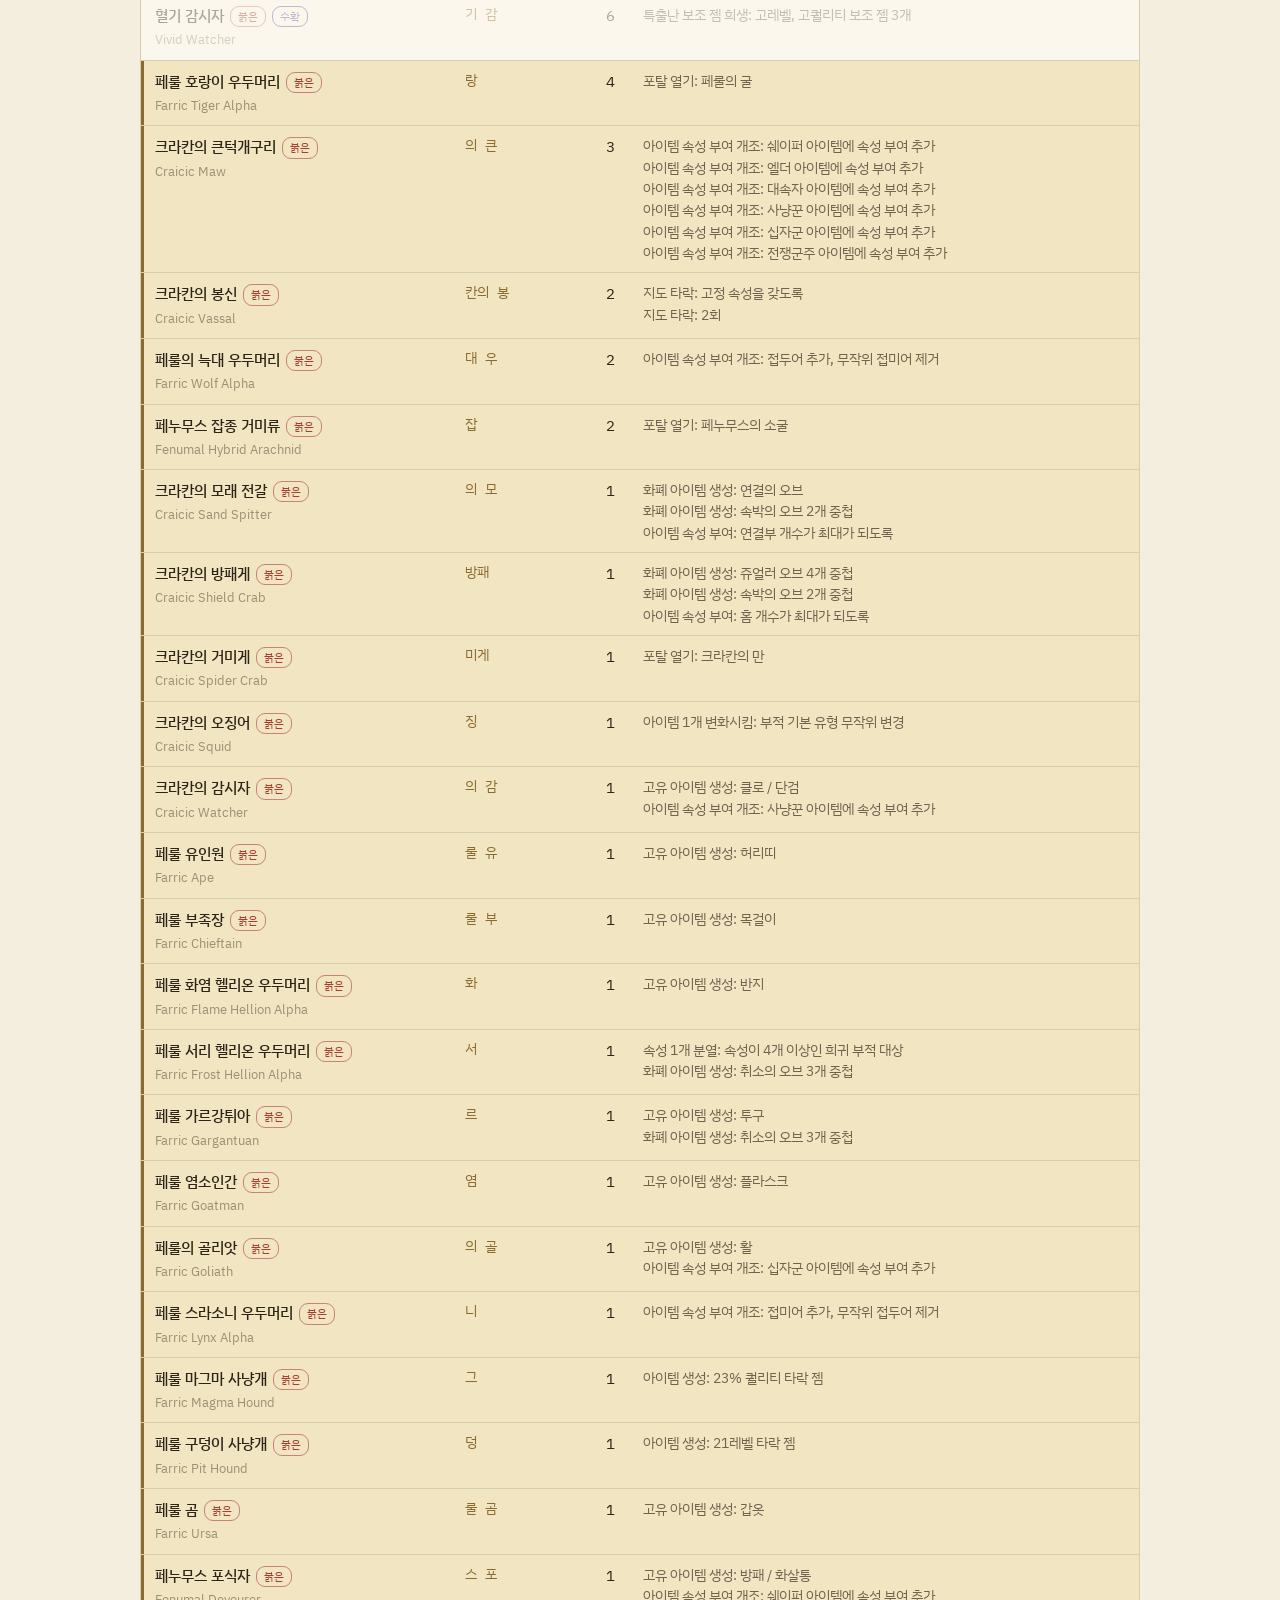
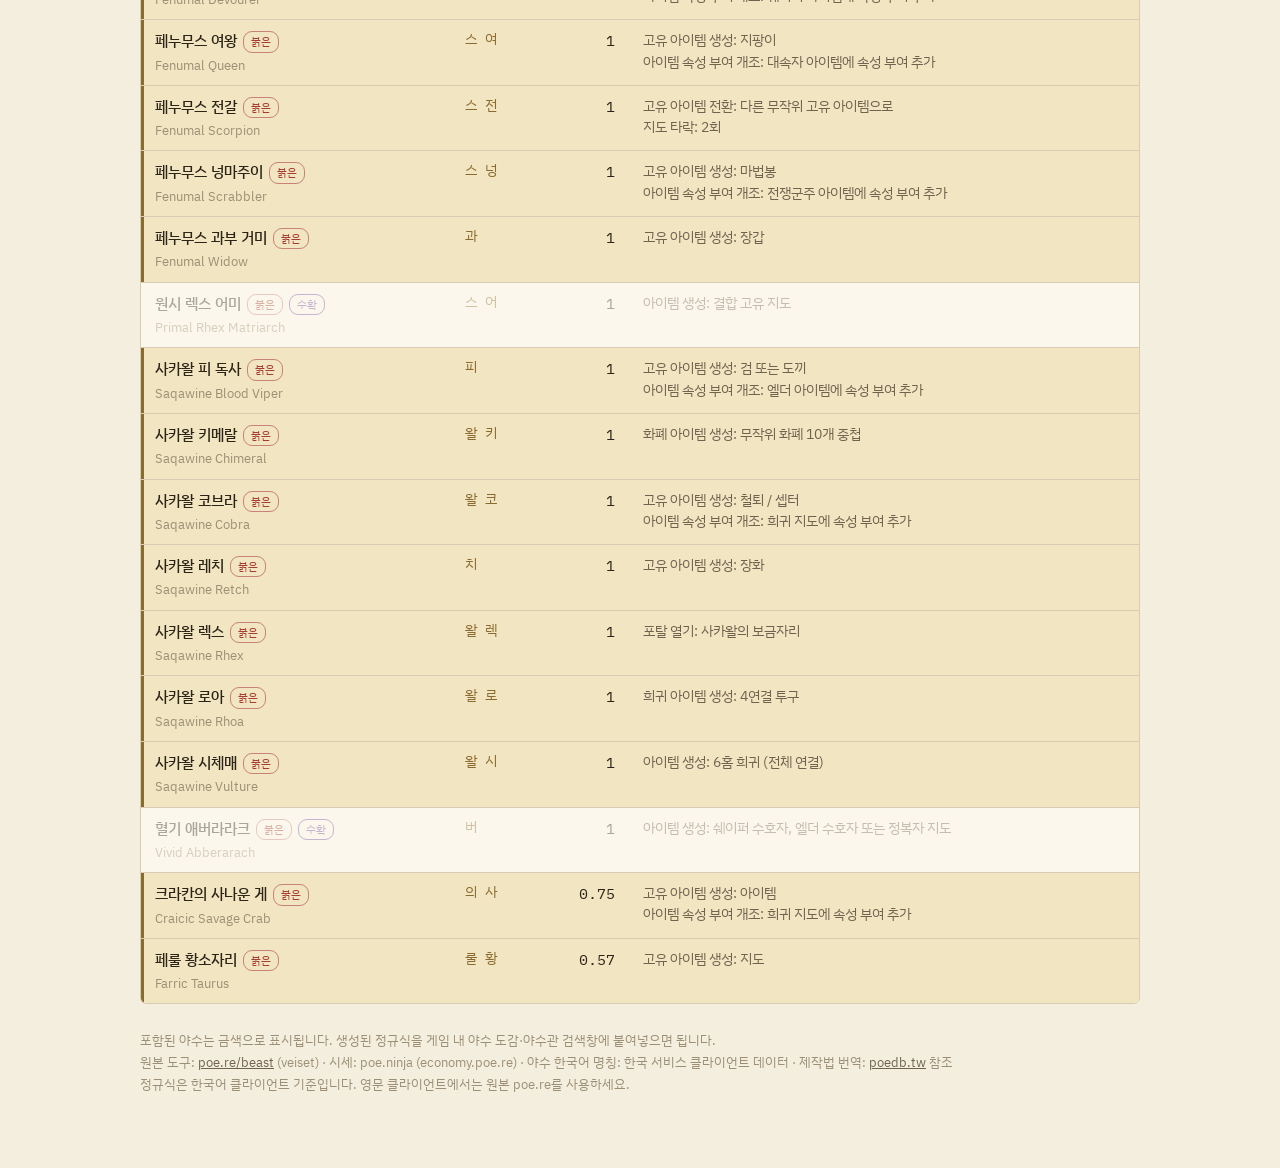
==== commit 9b9901fb: "정규식 출력을 PoE 검색 문법에 맞게 따옴표로 감싸고, 야수 도감에 일반(노란) 야수 220종 추가 - 모든 탭의 OR 그룹 출력을 "..." 로 감싸고 글자수 계산에 반영 - " ====
--- a/beast.html
+++ b/beast.html
@@ -70,12 +70,12 @@
 </div>
 
 <script>
-const META = [{"en": "Black Mórrigan", "kr": "검은 모리건", "regex": "건", "recipeKr": "아이템에 위상 스킬 부여: 30레벨 고양이의 위상 스킬<br>아이템에 위상 스킬 부여: 30레벨 새의 위상 스킬<br>아이템에 위상 스킬 부여: 30레벨 거미의 위상 스킬<br>아이템에 위상 스킬 부여: 30레벨 게의 위상 스킬<br>히네코라의 머리카락 적용: 마법 아이템으로<br>속성 2개 분열: 속성이 6개 이상인 희귀 부적 대상<br>아이템 속성 부여: 연결부 개수가 최대가 되도록<br>아이템 속성 부여: 홈 개수가 최대가 되도록<br>고유 아이템 생성: 부적", "harvest": false, "red": true}, {"en": "Craiceann, First of the Deep", "kr": "심해의 최초, 크라칸", "regex": "심해", "recipeKr": "아이템에 위상 스킬 부여: 게의 위상 스킬<br>아이템에 위상 스킬 부여: 30레벨 게의 위상 스킬", "harvest": false, "red": true}, {"en": "Craicic Croaker", "kr": "크라칸 물렁이", "regex": "칸 ", "recipeKr": "각인본 생성: 마법 아이템<br>히네코라의 머리카락 적용: 마법 아이템으로", "harvest": false, "red": true}, {"en": "Craicic Maw", "kr": "크라칸의 큰턱개구리", "regex": "의 큰", "recipeKr": "아이템 속성 부여 개조: 쉐이퍼 아이템에 속성 부여 추가<br>아이템 속성 부여 개조: 엘더 아이템에 속성 부여 추가<br>아이템 속성 부여 개조: 대속자 아이템에 속성 부여 추가<br>아이템 속성 부여 개조: 사냥꾼 아이템에 속성 부여 추가<br>아이템 속성 부여 개조: 십자군 아이템에 속성 부여 추가<br>아이템 속성 부여 개조: 전쟁군주 아이템에 속성 부여 추가", "harvest": false, "red": true}, {"en": "Craicic Sand Spitter", "kr": "크라칸의 모래 전갈", "regex": "의 모", "recipeKr": "화폐 아이템 생성: 연결의 오브<br>화폐 아이템 생성: 속박의 오브 2개 중첩<br>아이템 속성 부여: 연결부 개수가 최대가 되도록", "harvest": false, "red": true}, {"en": "Craicic Savage Crab", "kr": "크라칸의 사나운 게", "regex": "의 사", "recipeKr": "고유 아이템 생성: 아이템<br>아이템 속성 부여 개조: 희귀 지도에 속성 부여 추가", "harvest": false, "red": true}, {"en": "Craicic Shield Crab", "kr": "크라칸의 방패게", "regex": "방패", "recipeKr": "화폐 아이템 생성: 쥬얼러 오브 4개 중첩<br>화폐 아이템 생성: 속박의 오브 2개 중첩<br>아이템 속성 부여: 홈 개수가 최대가 되도록", "harvest": false, "red": true}, {"en": "Craicic Spider Crab", "kr": "크라칸의 거미게", "regex": "미게", "recipeKr": "포탈 열기: 크라칸의 만", "harvest": false, "red": true}, {"en": "Craicic Squid", "kr": "크라칸의 오징어", "regex": "징", "recipeKr": "아이템 1개 변화시킴: 부적 기본 유형 무작위 변경", "harvest": false, "red": true}, {"en": "Craicic Vassal", "kr": "크라칸의 봉신", "regex": "칸의 봉", "recipeKr": "지도 타락: 고정 속성을 갖도록<br>지도 타락: 2회", "harvest": false, "red": true}, {"en": "Craicic Watcher", "kr": "크라칸의 감시자", "regex": "의 감", "recipeKr": "고유 아이템 생성: 클로 / 단검<br>아이템 속성 부여 개조: 사냥꾼 아이템에 속성 부여 추가", "harvest": false, "red": true}, {"en": "Farric Ape", "kr": "페룰 유인원", "regex": "룰 유", "recipeKr": "고유 아이템 생성: 허리띠", "harvest": false, "red": true}, {"en": "Farric Chieftain", "kr": "페룰 부족장", "regex": "룰 부", "recipeKr": "고유 아이템 생성: 목걸이", "harvest": false, "red": true}, {"en": "Farric Flame Hellion Alpha", "kr": "페룰 화염 헬리온 우두머리", "regex": " 화", "recipeKr": "고유 아이템 생성: 반지", "harvest": false, "red": true}, {"en": "Farric Frost Hellion Alpha", "kr": "페룰 서리 헬리온 우두머리", "regex": "서", "recipeKr": "속성 1개 분열: 속성이 4개 이상인 희귀 부적 대상<br>화폐 아이템 생성: 취소의 오브 3개 중첩", "harvest": false, "red": true}, {"en": "Farric Gargantuan", "kr": "페룰 가르강튀아", "regex": "르", "recipeKr": "고유 아이템 생성: 투구<br>화폐 아이템 생성: 취소의 오브 3개 중첩", "harvest": false, "red": true}, {"en": "Farric Goatman", "kr": "페룰 염소인간", "regex": " 염", "recipeKr": "고유 아이템 생성: 플라스크", "harvest": false, "red": true}, {"en": "Farric Goliath", "kr": "페룰의 골리앗", "regex": "의 골", "recipeKr": "고유 아이템 생성: 활<br>아이템 속성 부여 개조: 십자군 아이템에 속성 부여 추가", "harvest": false, "red": true}, {"en": "Farric Lynx Alpha", "kr": "페룰 스라소니 우두머리", "regex": "니 ", "recipeKr": "아이템 속성 부여 개조: 접미어 추가, 무작위 접두어 제거", "harvest": false, "red": true}, {"en": "Farric Magma Hound", "kr": "페룰 마그마 사냥개", "regex": "그", "recipeKr": "아이템 생성: 23% 퀄리티 타락 젬", "harvest": false, "red": true}, {"en": "Farric Pit Hound", "kr": "페룰 구덩이 사냥개", "regex": "덩", "recipeKr": "아이템 생성: 21레벨 타락 젬", "harvest": false, "red": true}, {"en": "Farric Taurus", "kr": "페룰 황소자리", "regex": "룰 황", "recipeKr": "고유 아이템 생성: 지도", "harvest": false, "red": true}, {"en": "Farric Tiger Alpha", "kr": "페룰 호랑이 우두머리", "regex": "랑", "recipeKr": "포탈 열기: 페룰의 굴", "harvest": false, "red": true}, {"en": "Farric Ursa", "kr": "페룰 곰", "regex": "룰 곰", "recipeKr": "고유 아이템 생성: 갑옷", "harvest": false, "red": true}, {"en": "Farric Wolf Alpha", "kr": "페룰의 늑대 우두머리", "regex": "대 우", "recipeKr": "아이템 속성 부여 개조: 접두어 추가, 무작위 접미어 제거", "harvest": false, "red": true}, {"en": "Farrul, First of the Plains", "kr": "평야의 최초, 페룰", "regex": "평", "recipeKr": "아이템에 위상 스킬 부여: 고양이의 위상 스킬<br>아이템에 위상 스킬 부여: 30레벨 고양이의 위상 스킬", "harvest": false, "red": true}, {"en": "Fenumal Devourer", "kr": "페누무스 포식자", "regex": "스 포", "recipeKr": "고유 아이템 생성: 방패 / 화살통<br>아이템 속성 부여 개조: 쉐이퍼 아이템에 속성 부여 추가", "harvest": false, "red": true}, {"en": "Fenumal Hybrid Arachnid", "kr": "페누무스 잡종 거미류", "regex": " 잡", "recipeKr": "포탈 열기: 페누무스의 소굴", "harvest": false, "red": true}, {"en": "Fenumal Plagued Arachnid", "kr": "페누무스 역병 걸린 거미류", "regex": " 역", "recipeKr": "각인본 생성: 희귀 부적<br>속성 2개 분열: 속성이 6개 이상인 희귀 부적 대상", "harvest": false, "red": true}, {"en": "Fenumal Queen", "kr": "페누무스 여왕", "regex": "스 여", "recipeKr": "고유 아이템 생성: 지팡이<br>아이템 속성 부여 개조: 대속자 아이템에 속성 부여 추가", "harvest": false, "red": true}, {"en": "Fenumal Scorpion", "kr": "페누무스 전갈", "regex": "스 전", "recipeKr": "고유 아이템 전환: 다른 무작위 고유 아이템으로<br>지도 타락: 2회", "harvest": false, "red": true}, {"en": "Fenumal Scrabbler", "kr": "페누무스 넝마주이", "regex": "스 넝", "recipeKr": "고유 아이템 생성: 마법봉<br>아이템 속성 부여 개조: 전쟁군주 아이템에 속성 부여 추가", "harvest": false, "red": true}, {"en": "Fenumal Widow", "kr": "페누무스 과부 거미", "regex": "과", "recipeKr": "고유 아이템 생성: 장갑", "harvest": false, "red": true}, {"en": "Fenumus, First of the Night", "kr": "밤의 최초, 페누무스", "regex": "밤의", "recipeKr": "아이템에 위상 스킬 부여: 거미의 위상 스킬<br>아이템에 위상 스킬 부여: 30레벨 거미의 위상 스킬", "harvest": false, "red": true}, {"en": "Primal Crushclaw", "kr": "원시 박살발톱", "regex": "박살", "recipeKr": "아이템 생성: 귀중한 갑충석", "harvest": true, "red": true}, {"en": "Primal Cystcaller", "kr": "원시 낭종소환사", "regex": "낭", "recipeKr": "아이템 생성: 악몽 지도", "harvest": true, "red": true}, {"en": "Primal Rhex Matriarch", "kr": "원시 렉스 어미", "regex": "스 어", "recipeKr": "아이템 생성: 결합 고유 지도", "harvest": true, "red": true}, {"en": "Saqawal, First of the Sky", "kr": "하늘의 최초, 사카왈", "regex": "늘의", "recipeKr": "아이템에 위상 스킬 부여: 새의 위상 스킬<br>아이템에 위상 스킬 부여: 30레벨 새의 위상 스킬", "harvest": false, "red": true}, {"en": "Saqawine Blood Viper", "kr": "사카왈 피 독사", "regex": " 피", "recipeKr": "고유 아이템 생성: 검 또는 도끼<br>아이템 속성 부여 개조: 엘더 아이템에 속성 부여 추가", "harvest": false, "red": true}, {"en": "Saqawine Chimeral", "kr": "사카왈 키메랄", "regex": "왈 키", "recipeKr": "화폐 아이템 생성: 무작위 화폐 10개 중첩", "harvest": false, "red": true}, {"en": "Saqawine Cobra", "kr": "사카왈 코브라", "regex": "왈 코", "recipeKr": "고유 아이템 생성: 철퇴 / 셉터<br>아이템 속성 부여 개조: 희귀 지도에 속성 부여 추가", "harvest": false, "red": true}, {"en": "Saqawine Retch", "kr": "사카왈 레치", "regex": "치", "recipeKr": "고유 아이템 생성: 장화", "harvest": false, "red": true}, {"en": "Saqawine Rhex", "kr": "사카왈 렉스", "regex": "왈 렉", "recipeKr": "포탈 열기: 사카왈의 보금자리", "harvest": false, "red": true}, {"en": "Saqawine Rhoa", "kr": "사카왈 로아", "regex": "왈 로", "recipeKr": "희귀 아이템 생성: 4연결 투구", "harvest": false, "red": true}, {"en": "Saqawine Vulture", "kr": "사카왈 시체매", "regex": "왈 시", "recipeKr": "아이템 생성: 6홈 희귀 (전체 연결)", "harvest": false, "red": true}, {"en": "Vivid Abberarach", "kr": "혈기 애버라라크", "regex": "버", "recipeKr": "아이템 생성: 쉐이퍼 수호자, 엘더 수호자 또는 정복자 지도", "harvest": true, "red": true}, {"en": "Vivid Vulture", "kr": "혈기 시체매", "regex": "기 시", "recipeKr": "아이템 1개 변화시킴: 고유 아이템의 결합 고정 속성 1개 무작위 변경", "harvest": true, "red": true}, {"en": "Vivid Watcher", "kr": "혈기 감시자", "regex": "기 감", "recipeKr": "특출난 보조 젬 희생: 고레벨, 고퀄리티 보조 젬 3개", "harvest": true, "red": true}, {"en": "Wild Brambleback", "kr": "야생 가시나무등", "regex": "등", "recipeKr": "아이템 1개 변화시킴: 특출난 보조 젬에 경험치 500m 추가", "harvest": true, "red": true}, {"en": "Wild Bristle Matron", "kr": "야생 털짐승 어미", "regex": "승", "recipeKr": "아이템 속성 부여 개조: 비-고유 아이템에 제작한 메타 속성 추가", "harvest": true, "red": true}, {"en": "Wild Hellion Alpha", "kr": "야생 헬리온 우두머리", "regex": "생 헬", "recipeKr": "아이템 속성 부여 개조: 감시자의 눈 속성 1개 무작위 변경", "harvest": true, "red": true}];
+const META = [{"en": "Acid Slitherer", "kr": "산성 미끄럼뱀", "regex": "끄", "recipeKr": "—", "harvest": false, "red": false}, {"en": "Adolescent Rhex", "kr": "미숙한 렉스", "regex": "미숙", "recipeKr": "—", "harvest": false, "red": false}, {"en": "Alpine Devil", "kr": "고산 악마", "regex": "산 악", "recipeKr": "—", "harvest": false, "red": false}, {"en": "Alpine Shaman", "kr": "고산 주술사", "regex": "산 주", "recipeKr": "—", "harvest": false, "red": false}, {"en": "Arakaali's Daughter", "kr": "아라칼리의 딸", "regex": "칼", "recipeKr": "—", "harvest": false, "red": false}, {"en": "Arctic Wolf", "kr": "한기의 늑대", "regex": "기의", "recipeKr": "—", "harvest": false, "red": false}, {"en": "Armour Cruncher", "kr": "방어구 깨물이", "regex": "방어", "recipeKr": "—", "harvest": false, "red": false}, {"en": "Avalanche Rider", "kr": "사태 기수", "regex": "태", "recipeKr": "—", "harvest": false, "red": false}, {"en": "Avian Retch", "kr": "구역질나는 새", "regex": "구역", "recipeKr": "—", "harvest": false, "red": false}, {"en": "Barb Serpent", "kr": "가시 독사", "regex": "시 독", "recipeKr": "—", "harvest": false, "red": false}, {"en": "Barrow Ape", "kr": "무덤의 유인원", "regex": "덤", "recipeKr": "—", "harvest": false, "red": false}, {"en": "Bearded Devil", "kr": "염소인간 악마", "regex": "간 악", "recipeKr": "—", "harvest": false, "red": false}, {"en": "Bearded Shaman", "kr": "염소인간 주술사", "regex": "간 주", "recipeKr": "—", "harvest": false, "red": false}, {"en": "Bearded Skycaller", "kr": "염소인간 하늘소환사", "regex": "늘소", "recipeKr": "—", "harvest": false, "red": false}, {"en": "Black Mórrigan", "kr": "검은 모리건", "regex": "건", "recipeKr": "아이템에 위상 스킬 부여: 30레벨 고양이의 위상 스킬<br>아이템에 위상 스킬 부여: 30레벨 새의 위상 스킬<br>아이템에 위상 스킬 부여: 30레벨 거미의 위상 스킬<br>아이템에 위상 스킬 부여: 30레벨 게의 위상 스킬<br>히네코라의 머리카락 적용: 마법 아이템으로<br>속성 2개 분열: 속성이 6개 이상인 희귀 부적 대상<br>아이템 속성 부여: 연결부 개수가 최대가 되도록<br>아이템 속성 부여: 홈 개수가 최대가 되도록<br>고유 아이템 생성: 부적", "harvest": false, "red": true}, {"en": "Black Scorpion", "kr": "검은 전갈", "regex": "은 전", "recipeKr": "—", "harvest": false, "red": false}, {"en": "Bleached Crawler", "kr": "백색 파행 벌레", "regex": "백", "recipeKr": "—", "harvest": false, "red": false}, {"en": "Blood Ape", "kr": "피의 유인원", "regex": "피의 유", "recipeKr": "—", "harvest": false, "red": false}, {"en": "Blood Chieftain", "kr": "피의 부족장", "regex": "피의 부", "recipeKr": "—", "harvest": false, "red": false}, {"en": "Bone Cruncher", "kr": "뼈 깨물이", "regex": "뼈 깨", "recipeKr": "—", "harvest": false, "red": false}, {"en": "Bone Rhoa", "kr": "뼈 로아", "regex": "뼈 로", "recipeKr": "—", "harvest": false, "red": false}, {"en": "Bramble Cobra", "kr": "가시나무 코브라", "regex": "무 ", "recipeKr": "—", "harvest": false, "red": false}, {"en": "Brine Vassal", "kr": "염수의 봉신", "regex": "수의", "recipeKr": "—", "harvest": false, "red": false}, {"en": "Brooding Tarantula", "kr": "음울한 타란툴라", "regex": "울", "recipeKr": "—", "harvest": false, "red": false}, {"en": "Carnage Ape", "kr": "학살의 유인원", "regex": "살의 유", "recipeKr": "—", "harvest": false, "red": false}, {"en": "Carnage Chieftain", "kr": "학살의 부족장", "regex": "살의 부", "recipeKr": "—", "harvest": false, "red": false}, {"en": "Carrion Burrower", "kr": "부패하는 굴착자", "regex": "착", "recipeKr": "—", "harvest": false, "red": false}, {"en": "Carrion Queen", "kr": "부패하는 여왕", "regex": "는 여", "recipeKr": "—", "harvest": false, "red": false}, {"en": "Carrion Swarmer", "kr": "부패하는 무리", "regex": "무리", "recipeKr": "—", "harvest": false, "red": false}, {"en": "Cave Beast", "kr": "동굴 야수", "regex": "굴 야", "recipeKr": "—", "harvest": false, "red": false}, {"en": "Cave Skitterer", "kr": "동굴 잽싼거미", "regex": "굴 잽", "recipeKr": "—", "harvest": false, "red": false}, {"en": "Cavern Drifter", "kr": "암굴 떠돌이", "regex": "암굴", "recipeKr": "—", "harvest": false, "red": false}, {"en": "Chimeric Croaker", "kr": "키메라 물렁이", "regex": "메라", "recipeKr": "—", "harvest": false, "red": false}, {"en": "Chrome-infused Chimeral", "kr": "크롬 주입 키메랄", "regex": "입 키", "recipeKr": "—", "harvest": false, "red": false}, {"en": "Chrome-infused Croaker", "kr": "크롬 주입 물렁이", "regex": "입 물", "recipeKr": "—", "harvest": false, "red": false}, {"en": "Chrome-infused Goliath", "kr": "크롬 주입 골리앗", "regex": "입 골", "recipeKr": "—", "harvest": false, "red": false}, {"en": "Chrome-touched Chimeral", "kr": "크롬 도금 키메랄", "regex": "금 키", "recipeKr": "—", "harvest": false, "red": false}, {"en": "Chrome-touched Croaker", "kr": "크롬 도금 물렁이", "regex": "금 물", "recipeKr": "—", "harvest": false, "red": false}, {"en": "Chrome-touched Goliath", "kr": "크롬 도금 골리앗", "regex": "금 골", "recipeKr": "—", "harvest": false, "red": false}, {"en": "Colossus Crusher", "kr": "초대형 타쇄자", "regex": "형", "recipeKr": "—", "harvest": false, "red": false}, {"en": "Corrupted Arach", "kr": "타락한 거미", "regex": "한 거", "recipeKr": "—", "harvest": false, "red": false}, {"en": "Corrupted Beast", "kr": "타락한 야수", "regex": "한 야", "recipeKr": "—", "harvest": false, "red": false}, {"en": "Corrupted Rhoa", "kr": "타락한 로아", "regex": "한 로", "recipeKr": "—", "harvest": false, "red": false}, {"en": "Corrupted Spitter", "kr": "타락한 전갈", "regex": "한 전", "recipeKr": "—", "harvest": false, "red": false}, {"en": "Craiceann, First of the Deep", "kr": "심해의 최초, 크라칸", "regex": "심해", "recipeKr": "아이템에 위상 스킬 부여: 게의 위상 스킬<br>아이템에 위상 스킬 부여: 30레벨 게의 위상 스킬", "harvest": false, "red": true}, {"en": "Craicic Croaker", "kr": "크라칸 물렁이", "regex": "칸 ", "recipeKr": "각인본 생성: 마법 아이템<br>히네코라의 머리카락 적용: 마법 아이템으로", "harvest": false, "red": true}, {"en": "Craicic Maw", "kr": "크라칸의 큰턱개구리", "regex": "의 큰", "recipeKr": "아이템 속성 부여 개조: 쉐이퍼 아이템에 속성 부여 추가<br>아이템 속성 부여 개조: 엘더 아이템에 속성 부여 추가<br>아이템 속성 부여 개조: 대속자 아이템에 속성 부여 추가<br>아이템 속성 부여 개조: 사냥꾼 아이템에 속성 부여 추가<br>아이템 속성 부여 개조: 십자군 아이템에 속성 부여 추가<br>아이템 속성 부여 개조: 전쟁군주 아이템에 속성 부여 추가", "harvest": false, "red": true}, {"en": "Craicic Sand Spitter", "kr": "크라칸의 모래 전갈", "regex": "의 모", "recipeKr": "화폐 아이템 생성: 연결의 오브<br>화폐 아이템 생성: 속박의 오브 2개 중첩<br>아이템 속성 부여: 연결부 개수가 최대가 되도록", "harvest": false, "red": true}, {"en": "Craicic Savage Crab", "kr": "크라칸의 사나운 게", "regex": "의 사", "recipeKr": "고유 아이템 생성: 아이템<br>아이템 속성 부여 개조: 희귀 지도에 속성 부여 추가", "harvest": false, "red": true}, {"en": "Craicic Shield Crab", "kr": "크라칸의 방패게", "regex": "방패", "recipeKr": "화폐 아이템 생성: 쥬얼러 오브 4개 중첩<br>화폐 아이템 생성: 속박의 오브 2개 중첩<br>아이템 속성 부여: 홈 개수가 최대가 되도록", "harvest": false, "red": true}, {"en": "Craicic Spider Crab", "kr": "크라칸의 거미게", "regex": "미게", "recipeKr": "포탈 열기: 크라칸의 만", "harvest": false, "red": true}, {"en": "Craicic Squid", "kr": "크라칸의 오징어", "regex": "징", "recipeKr": "아이템 1개 변화시킴: 부적 기본 유형 무작위 변경", "harvest": false, "red": true}, {"en": "Craicic Vassal", "kr": "크라칸의 봉신", "regex": "칸의 봉", "recipeKr": "지도 타락: 고정 속성을 갖도록<br>지도 타락: 2회", "harvest": false, "red": true}, {"en": "Craicic Watcher", "kr": "크라칸의 감시자", "regex": "의 감", "recipeKr": "고유 아이템 생성: 클로 / 단검<br>아이템 속성 부여 개조: 사냥꾼 아이템에 속성 부여 추가", "harvest": false, "red": true}, {"en": "Crustacean Sniper", "kr": "갑각류 저격충", "regex": "격", "recipeKr": "—", "harvest": false, "red": false}, {"en": "Crypt Ambusher", "kr": "지하실 매복자", "regex": "매복", "recipeKr": "—", "harvest": false, "red": false}, {"en": "Crypt Weaver", "kr": "지하실 직공", "regex": "직", "recipeKr": "—", "harvest": false, "red": false}, {"en": "Cursed Spawn", "kr": "저주받은 유충", "regex": "저주", "recipeKr": "—", "harvest": false, "red": false}, {"en": "Deep Crustacean", "kr": "심층 갑각류", "regex": "층", "recipeKr": "—", "harvest": false, "red": false}, {"en": "Devourer", "kr": "포식자", "regex": "포식자", "recipeKr": "—", "harvest": false, "red": false}, {"en": "Dirt Scrabbler", "kr": "흙 넝마주이", "regex": "흙", "recipeKr": "—", "harvest": false, "red": false}, {"en": "Dread Primate", "kr": "공포의 영장류", "regex": "공포", "recipeKr": "—", "harvest": false, "red": false}, {"en": "Dune Hellion", "kr": "사구 헬리온", "regex": "사구", "recipeKr": "—", "harvest": false, "red": false}, {"en": "Dust Scrabbler", "kr": "먼지 넝마주이", "regex": "먼", "recipeKr": "—", "harvest": false, "red": false}, {"en": "Enraptured Arachnid", "kr": "도취된 거미류", "regex": "된 거", "recipeKr": "—", "harvest": false, "red": false}, {"en": "Enraptured Beast", "kr": "도취된 야수", "regex": "된 야", "recipeKr": "—", "harvest": false, "red": false}, {"en": "Enraptured Crab", "kr": "도취된 게", "regex": "취된 게", "recipeKr": "—", "harvest": false, "red": false}, {"en": "Enslaved Hellion", "kr": "노예 헬리온", "regex": "예", "recipeKr": "—", "harvest": false, "red": false}, {"en": "Escaped Rhex", "kr": "탈출한 렉스", "regex": "출", "recipeKr": "—", "harvest": false, "red": false}, {"en": "Farric Ape", "kr": "페룰 유인원", "regex": "룰 유", "recipeKr": "고유 아이템 생성: 허리띠", "harvest": false, "red": true}, {"en": "Farric Chieftain", "kr": "페룰 부족장", "regex": "룰 부", "recipeKr": "고유 아이템 생성: 목걸이", "harvest": false, "red": true}, {"en": "Farric Flame Hellion Alpha", "kr": "페룰 화염 헬리온 우두머리", "regex": " 화", "recipeKr": "고유 아이템 생성: 반지", "harvest": false, "red": true}, {"en": "Farric Frost Hellion Alpha", "kr": "페룰 서리 헬리온 우두머리", "regex": "서", "recipeKr": "속성 1개 분열: 속성이 4개 이상인 희귀 부적 대상<br>화폐 아이템 생성: 취소의 오브 3개 중첩", "harvest": false, "red": true}, {"en": "Farric Gargantuan", "kr": "페룰 가르강튀아", "regex": "르", "recipeKr": "고유 아이템 생성: 투구<br>화폐 아이템 생성: 취소의 오브 3개 중첩", "harvest": false, "red": true}, {"en": "Farric Goatman", "kr": "페룰 염소인간", "regex": " 염", "recipeKr": "고유 아이템 생성: 플라스크", "harvest": false, "red": true}, {"en": "Farric Goliath", "kr": "페룰의 골리앗", "regex": "의 골", "recipeKr": "고유 아이템 생성: 활<br>아이템 속성 부여 개조: 십자군 아이템에 속성 부여 추가", "harvest": false, "red": true}, {"en": "Farric Lynx Alpha", "kr": "페룰 스라소니 우두머리", "regex": "니 ", "recipeKr": "아이템 속성 부여 개조: 접미어 추가, 무작위 접두어 제거", "harvest": false, "red": true}, {"en": "Farric Magma Hound", "kr": "페룰 마그마 사냥개", "regex": "그", "recipeKr": "아이템 생성: 23% 퀄리티 타락 젬", "harvest": false, "red": true}, {"en": "Farric Pit Hound", "kr": "페룰 구덩이 사냥개", "regex": "덩", "recipeKr": "아이템 생성: 21레벨 타락 젬", "harvest": false, "red": true}, {"en": "Farric Taurus", "kr": "페룰 황소자리", "regex": "룰 황", "recipeKr": "고유 아이템 생성: 지도", "harvest": false, "red": true}, {"en": "Farric Tiger Alpha", "kr": "페룰 호랑이 우두머리", "regex": "랑", "recipeKr": "포탈 열기: 페룰의 굴", "harvest": false, "red": true}, {"en": "Farric Ursa", "kr": "페룰 곰", "regex": "룰 곰", "recipeKr": "고유 아이템 생성: 갑옷", "harvest": false, "red": true}, {"en": "Farric Wolf Alpha", "kr": "페룰의 늑대 우두머리", "regex": "대 우", "recipeKr": "아이템 속성 부여 개조: 접두어 추가, 무작위 접미어 제거", "harvest": false, "red": true}, {"en": "Farrul, First of the Plains", "kr": "평야의 최초, 페룰", "regex": "평", "recipeKr": "아이템에 위상 스킬 부여: 고양이의 위상 스킬<br>아이템에 위상 스킬 부여: 30레벨 고양이의 위상 스킬", "harvest": false, "red": true}, {"en": "Fenumal Devourer", "kr": "페누무스 포식자", "regex": "스 포", "recipeKr": "고유 아이템 생성: 방패 / 화살통<br>아이템 속성 부여 개조: 쉐이퍼 아이템에 속성 부여 추가", "harvest": false, "red": true}, {"en": "Fenumal Hybrid Arachnid", "kr": "페누무스 잡종 거미류", "regex": " 잡", "recipeKr": "포탈 열기: 페누무스의 소굴", "harvest": false, "red": true}, {"en": "Fenumal Plagued Arachnid", "kr": "페누무스 역병 걸린 거미류", "regex": " 역", "recipeKr": "각인본 생성: 희귀 부적<br>속성 2개 분열: 속성이 6개 이상인 희귀 부적 대상", "harvest": false, "red": true}, {"en": "Fenumal Queen", "kr": "페누무스 여왕", "regex": "스 여", "recipeKr": "고유 아이템 생성: 지팡이<br>아이템 속성 부여 개조: 대속자 아이템에 속성 부여 추가", "harvest": false, "red": true}, {"en": "Fenumal Scorpion", "kr": "페누무스 전갈", "regex": "스 전", "recipeKr": "고유 아이템 전환: 다른 무작위 고유 아이템으로<br>지도 타락: 2회", "harvest": false, "red": true}, {"en": "Fenumal Scrabbler", "kr": "페누무스 넝마주이", "regex": "스 넝", "recipeKr": "고유 아이템 생성: 마법봉<br>아이템 속성 부여 개조: 전쟁군주 아이템에 속성 부여 추가", "harvest": false, "red": true}, {"en": "Fenumal Widow", "kr": "페누무스 과부 거미", "regex": "과", "recipeKr": "고유 아이템 생성: 장갑", "harvest": false, "red": true}, {"en": "Fenumus, First of the Night", "kr": "밤의 최초, 페누무스", "regex": "밤의", "recipeKr": "아이템에 위상 스킬 부여: 거미의 위상 스킬<br>아이템에 위상 스킬 부여: 30레벨 거미의 위상 스킬", "harvest": false, "red": true}, {"en": "Feral Chimeral", "kr": "야생 키메랄", "regex": "생 키", "recipeKr": "—", "harvest": false, "red": false}, {"en": "Feral Fowl", "kr": "야생닭", "regex": "닭", "recipeKr": "—", "harvest": false, "red": false}, {"en": "Fetid Maw", "kr": "악취 나는 큰턱개구리", "regex": "악취", "recipeKr": "—", "harvest": false, "red": false}, {"en": "Fighting Bull", "kr": "싸움소", "regex": "싸", "recipeKr": "—", "harvest": false, "red": false}, {"en": "Filth Maw", "kr": "오물 큰턱개구리", "regex": "오물", "recipeKr": "—", "harvest": false, "red": false}, {"en": "Flame Hellion", "kr": "화염 헬리온", "regex": "화염 헬리온", "recipeKr": "—", "harvest": false, "red": false}, {"en": "Forest Beast", "kr": "숲 야수", "regex": "숲 야", "recipeKr": "—", "harvest": false, "red": false}, {"en": "Freezing Wolf", "kr": "동결 늑대", "regex": "결", "recipeKr": "—", "harvest": false, "red": false}, {"en": "Fury Hound", "kr": "광분한 사냥개", "regex": "광", "recipeKr": "—", "harvest": false, "red": false}, {"en": "Glade Mamba", "kr": "풀숲 큰독사", "regex": "풀", "recipeKr": "—", "harvest": false, "red": false}, {"en": "Gluttonous Gull", "kr": "걸신들린 갈매기", "regex": "들", "recipeKr": "—", "harvest": false, "red": false}, {"en": "Goatman", "kr": "염소인간", "regex": "염소인간", "recipeKr": "—", "harvest": false, "red": false}, {"en": "Goatman Fire-raiser", "kr": "염소인간 방화범", "regex": "범", "recipeKr": "—", "harvest": false, "red": false}, {"en": "Goatman Shaman", "kr": "염소인간 주술사", "regex": "간 주", "recipeKr": "—", "harvest": false, "red": false}, {"en": "Goatman Stomper", "kr": "염소인간 반항자", "regex": "반", "recipeKr": "—", "harvest": false, "red": false}, {"en": "Granite Eater", "kr": "화강암 포식자", "regex": "강암", "recipeKr": "—", "harvest": false, "red": false}, {"en": "Gravel Eater", "kr": "자갈 포식자", "regex": "자갈", "recipeKr": "—", "harvest": false, "red": false}, {"en": "Grazing Taurus", "kr": "식사하는 황소자리", "regex": "사하", "recipeKr": "—", "harvest": false, "red": false}, {"en": "Hairy Bonecruncher", "kr": "털투성이 뼈깨물이", "regex": "뼈깨", "recipeKr": "—", "harvest": false, "red": false}, {"en": "Hatchling", "kr": "새끼거미", "regex": "끼", "recipeKr": "—", "harvest": false, "red": false}, {"en": "Hill Devil", "kr": "언덕 악마", "regex": "덕", "recipeKr": "—", "harvest": false, "red": false}, {"en": "Host Adder", "kr": "숙주 살무사", "regex": "주 살", "recipeKr": "—", "harvest": false, "red": false}, {"en": "Host Chieftain", "kr": "숙주 부족장", "regex": "주 부", "recipeKr": "—", "harvest": false, "red": false}, {"en": "Host Cobra", "kr": "숙주 코브라", "regex": "주 코", "recipeKr": "—", "harvest": false, "red": false}, {"en": "Hybrid Arachnid", "kr": "잡종 거미류", "regex": "잡종 거미류", "recipeKr": "—", "harvest": false, "red": false}, {"en": "Infested Ape", "kr": "감염된 유인원", "regex": "된 유", "recipeKr": "—", "harvest": false, "red": false}, {"en": "Infested Crab", "kr": "감염된 게", "regex": "염된 게", "recipeKr": "—", "harvest": false, "red": false}, {"en": "Infested Crawler", "kr": "감염된 파행 벌레", "regex": "감염된 파", "recipeKr": "—", "harvest": false, "red": false}, {"en": "Infested Maw", "kr": "감염된 큰턱개구리", "regex": "된 큰", "recipeKr": "—", "harvest": false, "red": false}, {"en": "Infested Rhoa", "kr": "감염된 로아", "regex": "된 로", "recipeKr": "—", "harvest": false, "red": false}, {"en": "Infested Serpent", "kr": "감염된 독사", "regex": "된 독", "recipeKr": "—", "harvest": false, "red": false}, {"en": "Infested Skitterer", "kr": "감염된 잽싼거미", "regex": "된 잽", "recipeKr": "—", "harvest": false, "red": false}, {"en": "Infested Tunnelfiend", "kr": "감염된 터널마귀", "regex": " 터", "recipeKr": "—", "harvest": false, "red": false}, {"en": "Infested Ursa", "kr": "감염된 곰", "regex": "된 곰", "recipeKr": "—", "harvest": false, "red": false}, {"en": "Infested Vulture", "kr": "감염된 시체매", "regex": "된 시", "recipeKr": "—", "harvest": false, "red": false}, {"en": "Ink Spinner", "kr": "잉크 거미", "regex": "잉", "recipeKr": "—", "harvest": false, "red": false}, {"en": "Leaping Spider", "kr": "도약 거미", "regex": "약", "recipeKr": "—", "harvest": false, "red": false}, {"en": "Lowlands Hopper", "kr": "저지대 깡총이", "regex": "깡", "recipeKr": "—", "harvest": false, "red": false}, {"en": "Lurking Venom", "kr": "도사리는 독액", "regex": "액", "recipeKr": "—", "harvest": false, "red": false}, {"en": "Maternal Rhex", "kr": "어미 렉스", "regex": "미 ", "recipeKr": "—", "harvest": false, "red": false}, {"en": "Merveil's Attendant", "kr": "머베일의 수행원", "regex": "수행", "recipeKr": "—", "harvest": false, "red": false}, {"en": "Merveil's Blessed", "kr": "머베일에 축복받은 자", "regex": "축", "recipeKr": "—", "harvest": false, "red": false}, {"en": "Merveil's Chosen", "kr": "머베일에 선택받은 자", "regex": "선", "recipeKr": "—", "harvest": false, "red": false}, {"en": "Merveil's Daughter", "kr": "머베일의 딸", "regex": "일의 딸", "recipeKr": "—", "harvest": false, "red": false}, {"en": "Merveil's Favoured", "kr": "머베일의 총애자", "regex": "애자", "recipeKr": "—", "harvest": false, "red": false}, {"en": "Merveil's Retainer", "kr": "머베일의 신하", "regex": "신하", "recipeKr": "—", "harvest": false, "red": false}, {"en": "Mindless Scavenger", "kr": "무심한 청소부", "regex": "무심", "recipeKr": "—", "harvest": false, "red": false}, {"en": "Mountain Hellion", "kr": "산맥 헬리온", "regex": "산맥 헬리온", "recipeKr": "—", "harvest": false, "red": false}, {"en": "Mountain Hellion Alpha", "kr": "산맥 헬리온 우두머리", "regex": "맥 헬리온 ", "recipeKr": "—", "harvest": false, "red": false}, {"en": "Mountain Lynx", "kr": "산맥 스라소니", "regex": "맥 스", "recipeKr": "—", "harvest": false, "red": false}, {"en": "Murk Runner", "kr": "암흑 질주자", "regex": "암흑", "recipeKr": "—", "harvest": false, "red": false}, {"en": "Mutant Arach", "kr": "변종 거미", "regex": "변", "recipeKr": "—", "harvest": false, "red": false}, {"en": "Night Adder", "kr": "밤 살무사", "regex": "밤 ", "recipeKr": "—", "harvest": false, "red": false}, {"en": "Noxious Tarantula", "kr": "유독성 타란툴라", "regex": "유독", "recipeKr": "—", "harvest": false, "red": false}, {"en": "Obsidian Eater", "kr": "흑요석 포식자", "regex": "석", "recipeKr": "—", "harvest": false, "red": false}, {"en": "Parasite", "kr": "기생충", "regex": "기생충", "recipeKr": "—", "harvest": false, "red": false}, {"en": "Pitbull Demon", "kr": "투견 악마", "regex": "견", "recipeKr": "—", "harvest": false, "red": false}, {"en": "Plagued Arachnid", "kr": "역병 걸린 거미류", "regex": "역병 걸린 거미류", "recipeKr": "—", "harvest": false, "red": false}, {"en": "Plated Parasite", "kr": "판금 기생충", "regex": "판", "recipeKr": "—", "harvest": false, "red": false}, {"en": "Plumed Chimeral", "kr": "깃털 키메랄", "regex": "깃", "recipeKr": "—", "harvest": false, "red": false}, {"en": "Plummeting Ursa", "kr": "곤두박질 곰", "regex": "곤", "recipeKr": "—", "harvest": false, "red": false}, {"en": "Porcupine Goliath", "kr": "호저 골리앗", "regex": "호저", "recipeKr": "—", "harvest": false, "red": false}, {"en": "Predatory Scorpion", "kr": "육식 전갈", "regex": "육", "recipeKr": "—", "harvest": false, "red": false}, {"en": "Primal Crushclaw", "kr": "원시 박살발톱", "regex": "박살", "recipeKr": "아이템 생성: 귀중한 갑충석", "harvest": true, "red": true}, {"en": "Primal Cystcaller", "kr": "원시 낭종소환사", "regex": "낭", "recipeKr": "아이템 생성: 악몽 지도", "harvest": true, "red": true}, {"en": "Primal Rhex Matriarch", "kr": "원시 렉스 어미", "regex": "스 어", "recipeKr": "아이템 생성: 결합 고유 지도", "harvest": true, "red": true}, {"en": "Purge Hound", "kr": "숙청 사냥개", "regex": "숙청", "recipeKr": "—", "harvest": false, "red": false}, {"en": "Ravenous Parasite", "kr": "굶주린 기생충", "regex": "굶", "recipeKr": "—", "harvest": false, "red": false}, {"en": "Rhoa Mare", "kr": "암컷 로아", "regex": "암컷", "recipeKr": "—", "harvest": false, "red": false}, {"en": "Rock Spitter", "kr": "바위 전갈", "regex": "위", "recipeKr": "—", "harvest": false, "red": false}, {"en": "Rooster Fiend", "kr": "수탉 마귀", "regex": "탉", "recipeKr": "—", "harvest": false, "red": false}, {"en": "Rotting Vulture", "kr": "썩어가는 시체매", "regex": "썩", "recipeKr": "—", "harvest": false, "red": false}, {"en": "Ruins Hellion", "kr": "유적 헬리온", "regex": "적", "recipeKr": "—", "harvest": false, "red": false}, {"en": "Sand Leaper", "kr": "모래 뜀박이", "regex": "뜀박", "recipeKr": "—", "harvest": false, "red": false}, {"en": "Sand Scorpion", "kr": "모래 전갈", "regex": "모래 전갈", "recipeKr": "—", "harvest": false, "red": false}, {"en": "Sand Serpent", "kr": "모래 독사", "regex": "래 독", "recipeKr": "—", "harvest": false, "red": false}, {"en": "Sand Skitterer", "kr": "모래 잽싼거미", "regex": "래 잽", "recipeKr": "—", "harvest": false, "red": false}, {"en": "Saqawal, First of the Sky", "kr": "하늘의 최초, 사카왈", "regex": "늘의", "recipeKr": "아이템에 위상 스킬 부여: 새의 위상 스킬<br>아이템에 위상 스킬 부여: 30레벨 새의 위상 스킬", "harvest": false, "red": true}, {"en": "Saqawine Blood Viper", "kr": "사카왈 피 독사", "regex": " 피", "recipeKr": "고유 아이템 생성: 검 또는 도끼<br>아이템 속성 부여 개조: 엘더 아이템에 속성 부여 추가", "harvest": false, "red": true}, {"en": "Saqawine Chimeral", "kr": "사카왈 키메랄", "regex": "왈 키", "recipeKr": "화폐 아이템 생성: 무작위 화폐 10개 중첩", "harvest": false, "red": true}, {"en": "Saqawine Cobra", "kr": "사카왈 코브라", "regex": "왈 코", "recipeKr": "고유 아이템 생성: 철퇴 / 셉터<br>아이템 속성 부여 개조: 희귀 지도에 속성 부여 추가", "harvest": false, "red": true}, {"en": "Saqawine Retch", "kr": "사카왈 레치", "regex": "치", "recipeKr": "고유 아이템 생성: 장화", "harvest": false, "red": true}, {"en": "Saqawine Rhex", "kr": "사카왈 렉스", "regex": "왈 렉", "recipeKr": "포탈 열기: 사카왈의 보금자리", "harvest": false, "red": true}, {"en": "Saqawine Rhoa", "kr": "사카왈 로아", "regex": "왈 로", "recipeKr": "희귀 아이템 생성: 4연결 투구", "harvest": false, "red": true}, {"en": "Saqawine Vulture", "kr": "사카왈 시체매", "regex": "왈 시", "recipeKr": "아이템 생성: 6홈 희귀 (전체 연결)", "harvest": false, "red": true}, {"en": "Savage Crab", "kr": "사나운 게", "regex": "사나운 게", "recipeKr": "—", "harvest": false, "red": false}, {"en": "Scalding Arachnid", "kr": "뜨거운 거미류", "regex": "뜨", "recipeKr": "—", "harvest": false, "red": false}, {"en": "Scavenging Vulture", "kr": "청소하는 시체매", "regex": "소하", "recipeKr": "—", "harvest": false, "red": false}, {"en": "Scum Crawler", "kr": "쓰레기 파행 벌레", "regex": "쓰", "recipeKr": "—", "harvest": false, "red": false}, {"en": "Sewage Crawler", "kr": "오염된 파행 벌레", "regex": "오염", "recipeKr": "—", "harvest": false, "red": false}, {"en": "Sewer Drifter", "kr": "하수도 떠돌이", "regex": "수도", "recipeKr": "—", "harvest": false, "red": false}, {"en": "Shackled Hellion", "kr": "족쇄 찬 헬리온", "regex": "찬", "recipeKr": "—", "harvest": false, "red": false}, {"en": "Shaggy Monstrosity", "kr": "털북숭이 괴수", "regex": "괴", "recipeKr": "—", "harvest": false, "red": false}, {"en": "Singing Siren", "kr": "노래하는 사이렌", "regex": "렌", "recipeKr": "—", "harvest": false, "red": false}, {"en": "Skeletal Beast", "kr": "해골 야수", "regex": "해골", "recipeKr": "—", "harvest": false, "red": false}, {"en": "Slimy Nemesis", "kr": "물컹한 천벌", "regex": "천", "recipeKr": "—", "harvest": false, "red": false}, {"en": "Snow Wolf", "kr": "눈 늑대", "regex": "눈", "recipeKr": "—", "harvest": false, "red": false}, {"en": "Soulless Watcher", "kr": "영혼 없는 감시자", "regex": "없", "recipeKr": "—", "harvest": false, "red": false}, {"en": "Spindle Spider", "kr": "물레 거미", "regex": "물레", "recipeKr": "—", "harvest": false, "red": false}, {"en": "Spine Serpent", "kr": "척추 독사", "regex": "척", "recipeKr": "—", "harvest": false, "red": false}, {"en": "Spitting Parasite", "kr": "뱉는 기생충", "regex": "뱉", "recipeKr": "—", "harvest": false, "red": false}, {"en": "Stygian Ape", "kr": "명계의 유인원", "regex": "계의 유", "recipeKr": "—", "harvest": false, "red": false}, {"en": "Stygian Silverback", "kr": "명계의 수컷고릴라", "regex": "릴", "recipeKr": "—", "harvest": false, "red": false}, {"en": "Sulphuric Scorpion", "kr": "유황 전갈", "regex": "황 ", "recipeKr": "—", "harvest": false, "red": false}, {"en": "Sulphurspawn", "kr": "유황유충", "regex": "황유", "recipeKr": "—", "harvest": false, "red": false}, {"en": "Swarthy Mollusc", "kr": "거뭇한 연체류", "regex": "뭇", "recipeKr": "—", "harvest": false, "red": false}, {"en": "Talon Archer", "kr": "발톱 궁수", "regex": "궁", "recipeKr": "—", "harvest": false, "red": false}, {"en": "Tercel Rhoa", "kr": "수컷 로아", "regex": "수컷 ", "recipeKr": "—", "harvest": false, "red": false}, {"en": "Thicket Hulk", "kr": "잡목림 거대 곰", "regex": "림", "recipeKr": "—", "harvest": false, "red": false}, {"en": "Toxic Crawler", "kr": "맹독성 파행 벌레", "regex": "맹", "recipeKr": "—", "harvest": false, "red": false}, {"en": "Tunnelfiend", "kr": "터널마귀", "regex": "터널마귀", "recipeKr": "—", "harvest": false, "red": false}, {"en": "Vaal Recluse", "kr": "바알 은자", "regex": "알", "recipeKr": "—", "harvest": false, "red": false}, {"en": "Vaulting Croaker", "kr": "뜀틀 물렁이", "regex": "틀", "recipeKr": "—", "harvest": false, "red": false}, {"en": "Venomous Spawn", "kr": "독성 유충", "regex": "성 유", "recipeKr": "—", "harvest": false, "red": false}, {"en": "Vicious Hound", "kr": "포악한 사냥개", "regex": "악한 사", "recipeKr": "—", "harvest": false, "red": false}, {"en": "Vicious Parasite", "kr": "포악한 기생충", "regex": "한 기", "recipeKr": "—", "harvest": false, "red": false}, {"en": "Virulent Spider", "kr": "병독성 거미", "regex": "병독", "recipeKr": "—", "harvest": false, "red": false}, {"en": "Vivid Abberarach", "kr": "혈기 애버라라크", "regex": "버", "recipeKr": "아이템 생성: 쉐이퍼 수호자, 엘더 수호자 또는 정복자 지도", "harvest": true, "red": true}, {"en": "Vivid Vulture", "kr": "혈기 시체매", "regex": "기 시", "recipeKr": "아이템 1개 변화시킴: 고유 아이템의 결합 고정 속성 1개 무작위 변경", "harvest": true, "red": true}, {"en": "Vivid Watcher", "kr": "혈기 감시자", "regex": "기 감", "recipeKr": "특출난 보조 젬 희생: 고레벨, 고퀄리티 보조 젬 3개", "harvest": true, "red": true}, {"en": "War Hound", "kr": "전쟁 사냥개", "regex": "쟁", "recipeKr": "—", "harvest": false, "red": false}, {"en": "Waste Lurcher", "kr": "황무지 러처", "regex": "러", "recipeKr": "—", "harvest": false, "red": false}, {"en": "Webbed Spider", "kr": "거미줄 덮인 거미", "regex": "덮", "recipeKr": "—", "harvest": false, "red": false}, {"en": "Wild Brambleback", "kr": "야생 가시나무등", "regex": "등", "recipeKr": "아이템 1개 변화시킴: 특출난 보조 젬에 경험치 500m 추가", "harvest": true, "red": true}, {"en": "Wild Bristle Matron", "kr": "야생 털짐승 어미", "regex": "승", "recipeKr": "아이템 속성 부여 개조: 비-고유 아이템에 제작한 메타 속성 추가", "harvest": true, "red": true}, {"en": "Wild Hellion Alpha", "kr": "야생 헬리온 우두머리", "regex": "생 헬", "recipeKr": "아이템 속성 부여 개조: 감시자의 눈 속성 1개 무작위 변경", "harvest": true, "red": true}, {"en": "Wild Rhex", "kr": "황야 렉스", "regex": "황야", "recipeKr": "—", "harvest": false, "red": false}, {"en": "Woods Ursa", "kr": "숲속 곰", "regex": "속", "recipeKr": "—", "harvest": false, "red": false}];
 const ECONOMY = "https://economy.poe.re";
 const LS_KEY = "beast-kr-settings";
 const $ = (id) => document.getElementById(id);
 const els = {min:$("min"), max:$("max"), harvest:$("harvest"), menagerie:$("menagerie"), redonly:$("redonly")};
-const defaults = {min:"", max:"", harvest:false, menagerie:false, redonly:false};
+const defaults = {min:"", max:"", harvest:false, menagerie:false, redonly:true};
 
 let sorted = []; // META + prices, filtered and sorted by chaos desc
 
@@ -102,11 +102,12 @@
     if(done) continue;
     if(s.redonly && !b.red) continue;
     if(!s.harvest && b.harvest) continue;
-    if(acc.length + b.regex.length + 1 > limit){ done = true; continue; }
+    if(acc.length + b.regex.length + 3 > limit){ done = true; continue; }
     if(b.chaos > maxV || b.chaos < minV) continue;
     acc += "|" + b.regex;
   }
-  return acc.substring(1);
+  const body = acc.substring(1);
+  return body === "" ? "" : '"' + body + '"';
 }
 
 function fmtChaos(v){ return v >= 100 ? Math.round(v).toLocaleString() : v.toLocaleString(); }
@@ -121,7 +122,7 @@
   c.textContent = result.length + "/" + limit;
   c.classList.toggle("over", result.length > limit);
 
-  const parts = result === "" ? [] : result.split("|");
+  const parts = result === "" ? [] : result.replace(/^"|"$/g, "").split("|");
   const rows = [];
   for(const b of sorted){
     if(s.redonly && !b.red) continue;
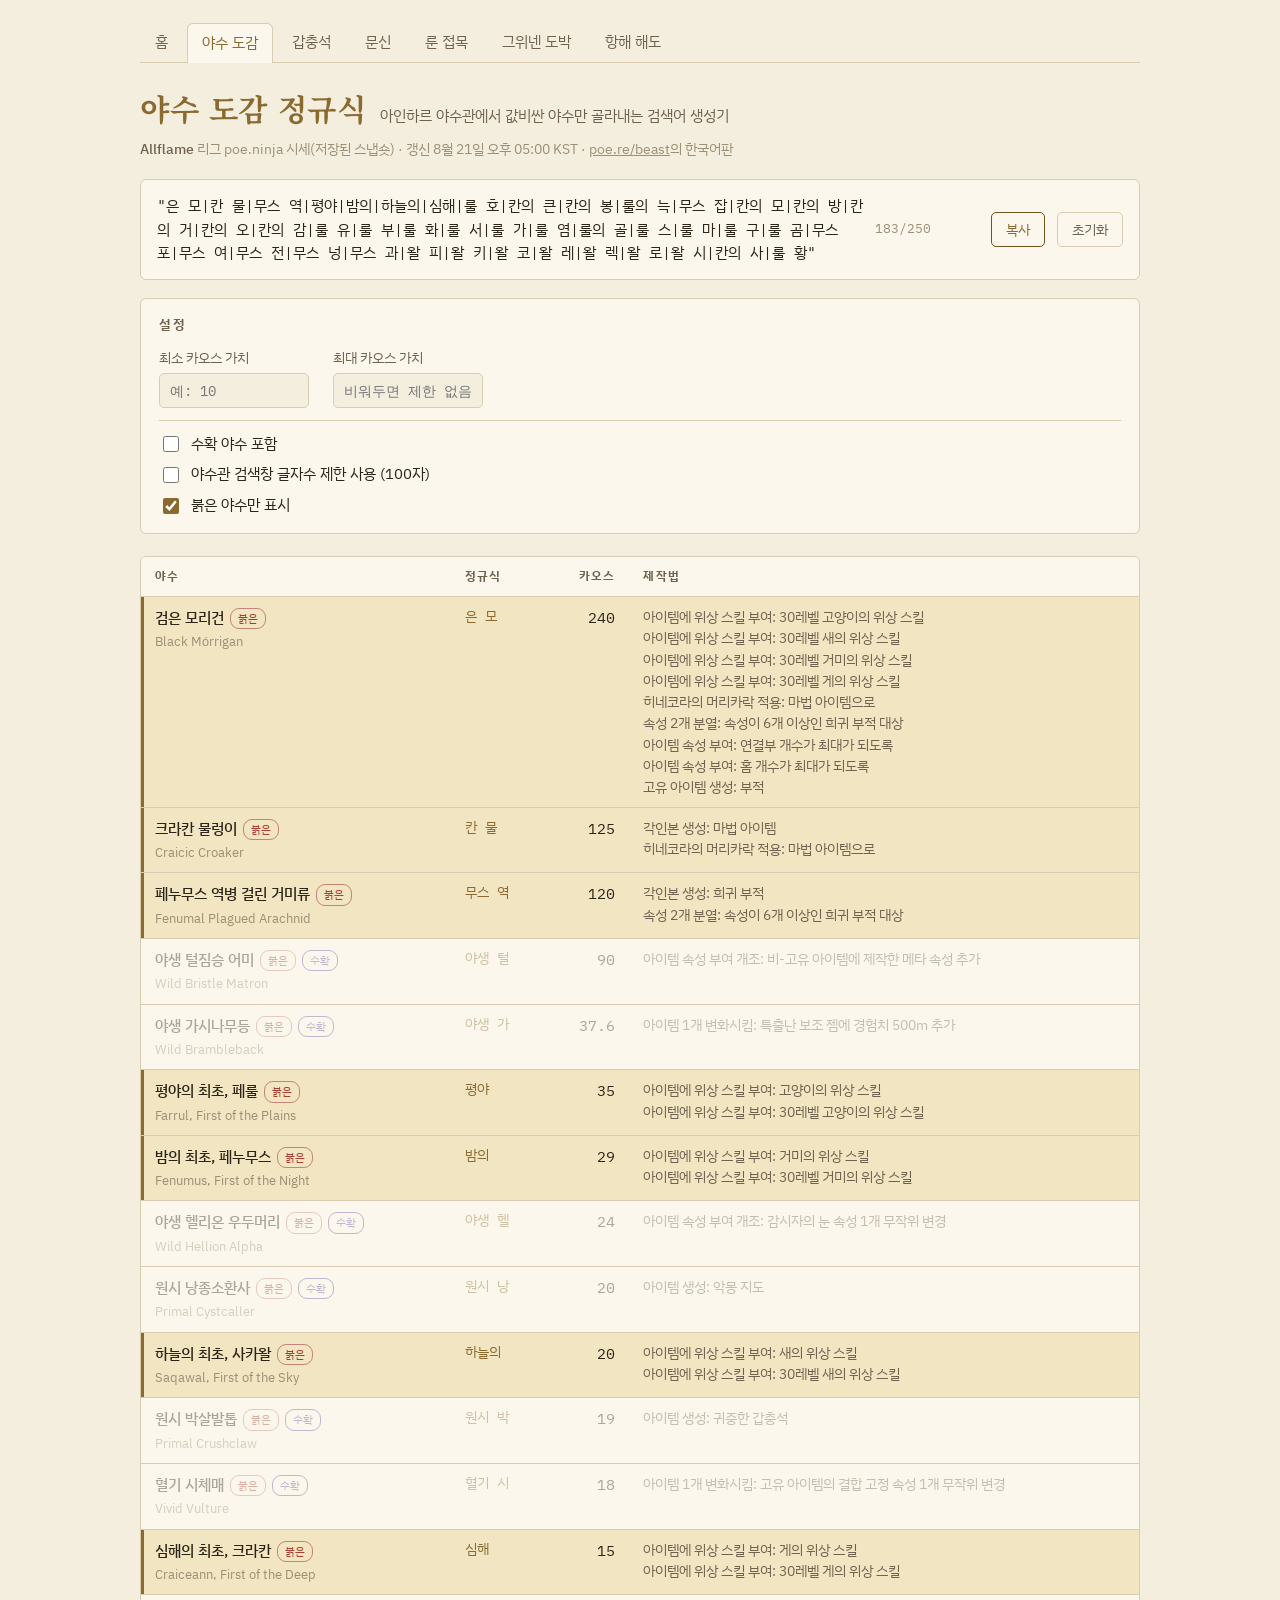
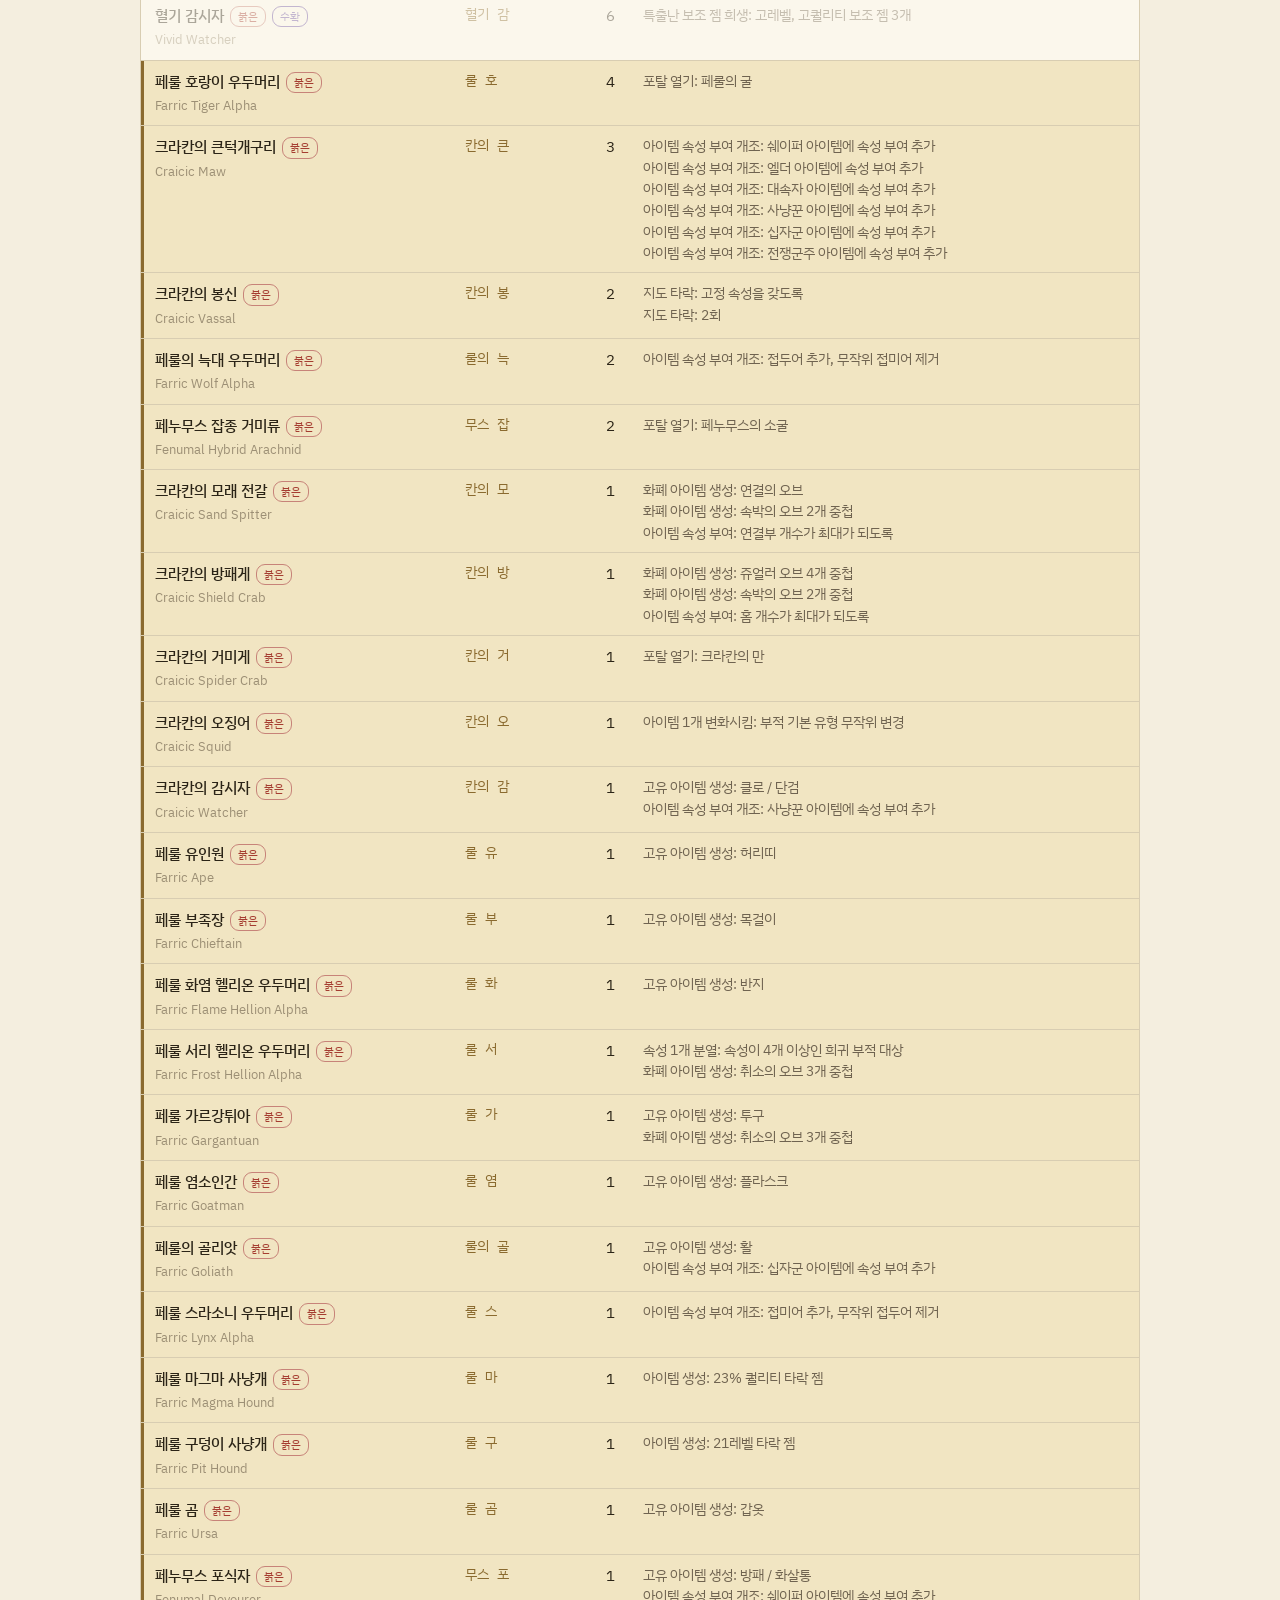
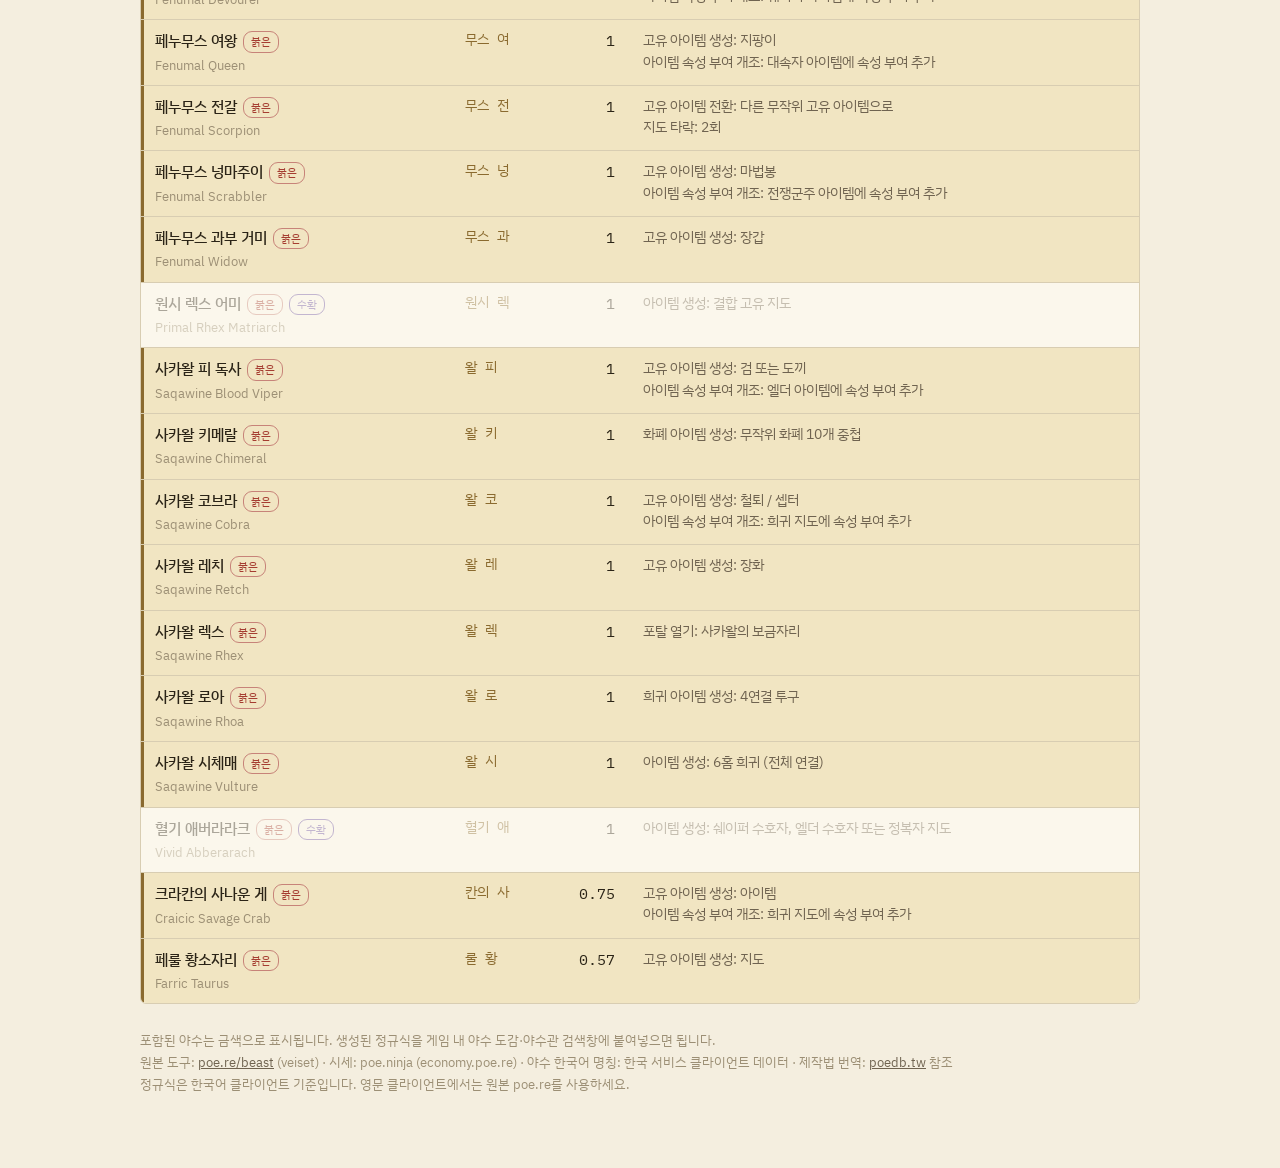
==== commit 29331368: "야수 정규식 토큰을 가문 경계 앵커 방식으로 재계산 — 도감 창의 종·과 텍스트 오탐 수정 - 야수 도감 창이 이름 외 분류 텍스트도 검색하므로 1~2자 토큰이 노란 야수에 오탐되" ====
--- a/beast.html
+++ b/beast.html
@@ -70,7 +70,7 @@
 </div>
 
 <script>
-const META = [{"en": "Acid Slitherer", "kr": "산성 미끄럼뱀", "regex": "끄", "recipeKr": "—", "harvest": false, "red": false}, {"en": "Adolescent Rhex", "kr": "미숙한 렉스", "regex": "미숙", "recipeKr": "—", "harvest": false, "red": false}, {"en": "Alpine Devil", "kr": "고산 악마", "regex": "산 악", "recipeKr": "—", "harvest": false, "red": false}, {"en": "Alpine Shaman", "kr": "고산 주술사", "regex": "산 주", "recipeKr": "—", "harvest": false, "red": false}, {"en": "Arakaali's Daughter", "kr": "아라칼리의 딸", "regex": "칼", "recipeKr": "—", "harvest": false, "red": false}, {"en": "Arctic Wolf", "kr": "한기의 늑대", "regex": "기의", "recipeKr": "—", "harvest": false, "red": false}, {"en": "Armour Cruncher", "kr": "방어구 깨물이", "regex": "방어", "recipeKr": "—", "harvest": false, "red": false}, {"en": "Avalanche Rider", "kr": "사태 기수", "regex": "태", "recipeKr": "—", "harvest": false, "red": false}, {"en": "Avian Retch", "kr": "구역질나는 새", "regex": "구역", "recipeKr": "—", "harvest": false, "red": false}, {"en": "Barb Serpent", "kr": "가시 독사", "regex": "시 독", "recipeKr": "—", "harvest": false, "red": false}, {"en": "Barrow Ape", "kr": "무덤의 유인원", "regex": "덤", "recipeKr": "—", "harvest": false, "red": false}, {"en": "Bearded Devil", "kr": "염소인간 악마", "regex": "간 악", "recipeKr": "—", "harvest": false, "red": false}, {"en": "Bearded Shaman", "kr": "염소인간 주술사", "regex": "간 주", "recipeKr": "—", "harvest": false, "red": false}, {"en": "Bearded Skycaller", "kr": "염소인간 하늘소환사", "regex": "늘소", "recipeKr": "—", "harvest": false, "red": false}, {"en": "Black Mórrigan", "kr": "검은 모리건", "regex": "건", "recipeKr": "아이템에 위상 스킬 부여: 30레벨 고양이의 위상 스킬<br>아이템에 위상 스킬 부여: 30레벨 새의 위상 스킬<br>아이템에 위상 스킬 부여: 30레벨 거미의 위상 스킬<br>아이템에 위상 스킬 부여: 30레벨 게의 위상 스킬<br>히네코라의 머리카락 적용: 마법 아이템으로<br>속성 2개 분열: 속성이 6개 이상인 희귀 부적 대상<br>아이템 속성 부여: 연결부 개수가 최대가 되도록<br>아이템 속성 부여: 홈 개수가 최대가 되도록<br>고유 아이템 생성: 부적", "harvest": false, "red": true}, {"en": "Black Scorpion", "kr": "검은 전갈", "regex": "은 전", "recipeKr": "—", "harvest": false, "red": false}, {"en": "Bleached Crawler", "kr": "백색 파행 벌레", "regex": "백", "recipeKr": "—", "harvest": false, "red": false}, {"en": "Blood Ape", "kr": "피의 유인원", "regex": "피의 유", "recipeKr": "—", "harvest": false, "red": false}, {"en": "Blood Chieftain", "kr": "피의 부족장", "regex": "피의 부", "recipeKr": "—", "harvest": false, "red": false}, {"en": "Bone Cruncher", "kr": "뼈 깨물이", "regex": "뼈 깨", "recipeKr": "—", "harvest": false, "red": false}, {"en": "Bone Rhoa", "kr": "뼈 로아", "regex": "뼈 로", "recipeKr": "—", "harvest": false, "red": false}, {"en": "Bramble Cobra", "kr": "가시나무 코브라", "regex": "무 ", "recipeKr": "—", "harvest": false, "red": false}, {"en": "Brine Vassal", "kr": "염수의 봉신", "regex": "수의", "recipeKr": "—", "harvest": false, "red": false}, {"en": "Brooding Tarantula", "kr": "음울한 타란툴라", "regex": "울", "recipeKr": "—", "harvest": false, "red": false}, {"en": "Carnage Ape", "kr": "학살의 유인원", "regex": "살의 유", "recipeKr": "—", "harvest": false, "red": false}, {"en": "Carnage Chieftain", "kr": "학살의 부족장", "regex": "살의 부", "recipeKr": "—", "harvest": false, "red": false}, {"en": "Carrion Burrower", "kr": "부패하는 굴착자", "regex": "착", "recipeKr": "—", "harvest": false, "red": false}, {"en": "Carrion Queen", "kr": "부패하는 여왕", "regex": "는 여", "recipeKr": "—", "harvest": false, "red": false}, {"en": "Carrion Swarmer", "kr": "부패하는 무리", "regex": "무리", "recipeKr": "—", "harvest": false, "red": false}, {"en": "Cave Beast", "kr": "동굴 야수", "regex": "굴 야", "recipeKr": "—", "harvest": false, "red": false}, {"en": "Cave Skitterer", "kr": "동굴 잽싼거미", "regex": "굴 잽", "recipeKr": "—", "harvest": false, "red": false}, {"en": "Cavern Drifter", "kr": "암굴 떠돌이", "regex": "암굴", "recipeKr": "—", "harvest": false, "red": false}, {"en": "Chimeric Croaker", "kr": "키메라 물렁이", "regex": "메라", "recipeKr": "—", "harvest": false, "red": false}, {"en": "Chrome-infused Chimeral", "kr": "크롬 주입 키메랄", "regex": "입 키", "recipeKr": "—", "harvest": false, "red": false}, {"en": "Chrome-infused Croaker", "kr": "크롬 주입 물렁이", "regex": "입 물", "recipeKr": "—", "harvest": false, "red": false}, {"en": "Chrome-infused Goliath", "kr": "크롬 주입 골리앗", "regex": "입 골", "recipeKr": "—", "harvest": false, "red": false}, {"en": "Chrome-touched Chimeral", "kr": "크롬 도금 키메랄", "regex": "금 키", "recipeKr": "—", "harvest": false, "red": false}, {"en": "Chrome-touched Croaker", "kr": "크롬 도금 물렁이", "regex": "금 물", "recipeKr": "—", "harvest": false, "red": false}, {"en": "Chrome-touched Goliath", "kr": "크롬 도금 골리앗", "regex": "금 골", "recipeKr": "—", "harvest": false, "red": false}, {"en": "Colossus Crusher", "kr": "초대형 타쇄자", "regex": "형", "recipeKr": "—", "harvest": false, "red": false}, {"en": "Corrupted Arach", "kr": "타락한 거미", "regex": "한 거", "recipeKr": "—", "harvest": false, "red": false}, {"en": "Corrupted Beast", "kr": "타락한 야수", "regex": "한 야", "recipeKr": "—", "harvest": false, "red": false}, {"en": "Corrupted Rhoa", "kr": "타락한 로아", "regex": "한 로", "recipeKr": "—", "harvest": false, "red": false}, {"en": "Corrupted Spitter", "kr": "타락한 전갈", "regex": "한 전", "recipeKr": "—", "harvest": false, "red": false}, {"en": "Craiceann, First of the Deep", "kr": "심해의 최초, 크라칸", "regex": "심해", "recipeKr": "아이템에 위상 스킬 부여: 게의 위상 스킬<br>아이템에 위상 스킬 부여: 30레벨 게의 위상 스킬", "harvest": false, "red": true}, {"en": "Craicic Croaker", "kr": "크라칸 물렁이", "regex": "칸 ", "recipeKr": "각인본 생성: 마법 아이템<br>히네코라의 머리카락 적용: 마법 아이템으로", "harvest": false, "red": true}, {"en": "Craicic Maw", "kr": "크라칸의 큰턱개구리", "regex": "의 큰", "recipeKr": "아이템 속성 부여 개조: 쉐이퍼 아이템에 속성 부여 추가<br>아이템 속성 부여 개조: 엘더 아이템에 속성 부여 추가<br>아이템 속성 부여 개조: 대속자 아이템에 속성 부여 추가<br>아이템 속성 부여 개조: 사냥꾼 아이템에 속성 부여 추가<br>아이템 속성 부여 개조: 십자군 아이템에 속성 부여 추가<br>아이템 속성 부여 개조: 전쟁군주 아이템에 속성 부여 추가", "harvest": false, "red": true}, {"en": "Craicic Sand Spitter", "kr": "크라칸의 모래 전갈", "regex": "의 모", "recipeKr": "화폐 아이템 생성: 연결의 오브<br>화폐 아이템 생성: 속박의 오브 2개 중첩<br>아이템 속성 부여: 연결부 개수가 최대가 되도록", "harvest": false, "red": true}, {"en": "Craicic Savage Crab", "kr": "크라칸의 사나운 게", "regex": "의 사", "recipeKr": "고유 아이템 생성: 아이템<br>아이템 속성 부여 개조: 희귀 지도에 속성 부여 추가", "harvest": false, "red": true}, {"en": "Craicic Shield Crab", "kr": "크라칸의 방패게", "regex": "방패", "recipeKr": "화폐 아이템 생성: 쥬얼러 오브 4개 중첩<br>화폐 아이템 생성: 속박의 오브 2개 중첩<br>아이템 속성 부여: 홈 개수가 최대가 되도록", "harvest": false, "red": true}, {"en": "Craicic Spider Crab", "kr": "크라칸의 거미게", "regex": "미게", "recipeKr": "포탈 열기: 크라칸의 만", "harvest": false, "red": true}, {"en": "Craicic Squid", "kr": "크라칸의 오징어", "regex": "징", "recipeKr": "아이템 1개 변화시킴: 부적 기본 유형 무작위 변경", "harvest": false, "red": true}, {"en": "Craicic Vassal", "kr": "크라칸의 봉신", "regex": "칸의 봉", "recipeKr": "지도 타락: 고정 속성을 갖도록<br>지도 타락: 2회", "harvest": false, "red": true}, {"en": "Craicic Watcher", "kr": "크라칸의 감시자", "regex": "의 감", "recipeKr": "고유 아이템 생성: 클로 / 단검<br>아이템 속성 부여 개조: 사냥꾼 아이템에 속성 부여 추가", "harvest": false, "red": true}, {"en": "Crustacean Sniper", "kr": "갑각류 저격충", "regex": "격", "recipeKr": "—", "harvest": false, "red": false}, {"en": "Crypt Ambusher", "kr": "지하실 매복자", "regex": "매복", "recipeKr": "—", "harvest": false, "red": false}, {"en": "Crypt Weaver", "kr": "지하실 직공", "regex": "직", "recipeKr": "—", "harvest": false, "red": false}, {"en": "Cursed Spawn", "kr": "저주받은 유충", "regex": "저주", "recipeKr": "—", "harvest": false, "red": false}, {"en": "Deep Crustacean", "kr": "심층 갑각류", "regex": "층", "recipeKr": "—", "harvest": false, "red": false}, {"en": "Devourer", "kr": "포식자", "regex": "포식자", "recipeKr": "—", "harvest": false, "red": false}, {"en": "Dirt Scrabbler", "kr": "흙 넝마주이", "regex": "흙", "recipeKr": "—", "harvest": false, "red": false}, {"en": "Dread Primate", "kr": "공포의 영장류", "regex": "공포", "recipeKr": "—", "harvest": false, "red": false}, {"en": "Dune Hellion", "kr": "사구 헬리온", "regex": "사구", "recipeKr": "—", "harvest": false, "red": false}, {"en": "Dust Scrabbler", "kr": "먼지 넝마주이", "regex": "먼", "recipeKr": "—", "harvest": false, "red": false}, {"en": "Enraptured Arachnid", "kr": "도취된 거미류", "regex": "된 거", "recipeKr": "—", "harvest": false, "red": false}, {"en": "Enraptured Beast", "kr": "도취된 야수", "regex": "된 야", "recipeKr": "—", "harvest": false, "red": false}, {"en": "Enraptured Crab", "kr": "도취된 게", "regex": "취된 게", "recipeKr": "—", "harvest": false, "red": false}, {"en": "Enslaved Hellion", "kr": "노예 헬리온", "regex": "예", "recipeKr": "—", "harvest": false, "red": false}, {"en": "Escaped Rhex", "kr": "탈출한 렉스", "regex": "출", "recipeKr": "—", "harvest": false, "red": false}, {"en": "Farric Ape", "kr": "페룰 유인원", "regex": "룰 유", "recipeKr": "고유 아이템 생성: 허리띠", "harvest": false, "red": true}, {"en": "Farric Chieftain", "kr": "페룰 부족장", "regex": "룰 부", "recipeKr": "고유 아이템 생성: 목걸이", "harvest": false, "red": true}, {"en": "Farric Flame Hellion Alpha", "kr": "페룰 화염 헬리온 우두머리", "regex": " 화", "recipeKr": "고유 아이템 생성: 반지", "harvest": false, "red": true}, {"en": "Farric Frost Hellion Alpha", "kr": "페룰 서리 헬리온 우두머리", "regex": "서", "recipeKr": "속성 1개 분열: 속성이 4개 이상인 희귀 부적 대상<br>화폐 아이템 생성: 취소의 오브 3개 중첩", "harvest": false, "red": true}, {"en": "Farric Gargantuan", "kr": "페룰 가르강튀아", "regex": "르", "recipeKr": "고유 아이템 생성: 투구<br>화폐 아이템 생성: 취소의 오브 3개 중첩", "harvest": false, "red": true}, {"en": "Farric Goatman", "kr": "페룰 염소인간", "regex": " 염", "recipeKr": "고유 아이템 생성: 플라스크", "harvest": false, "red": true}, {"en": "Farric Goliath", "kr": "페룰의 골리앗", "regex": "의 골", "recipeKr": "고유 아이템 생성: 활<br>아이템 속성 부여 개조: 십자군 아이템에 속성 부여 추가", "harvest": false, "red": true}, {"en": "Farric Lynx Alpha", "kr": "페룰 스라소니 우두머리", "regex": "니 ", "recipeKr": "아이템 속성 부여 개조: 접미어 추가, 무작위 접두어 제거", "harvest": false, "red": true}, {"en": "Farric Magma Hound", "kr": "페룰 마그마 사냥개", "regex": "그", "recipeKr": "아이템 생성: 23% 퀄리티 타락 젬", "harvest": false, "red": true}, {"en": "Farric Pit Hound", "kr": "페룰 구덩이 사냥개", "regex": "덩", "recipeKr": "아이템 생성: 21레벨 타락 젬", "harvest": false, "red": true}, {"en": "Farric Taurus", "kr": "페룰 황소자리", "regex": "룰 황", "recipeKr": "고유 아이템 생성: 지도", "harvest": false, "red": true}, {"en": "Farric Tiger Alpha", "kr": "페룰 호랑이 우두머리", "regex": "랑", "recipeKr": "포탈 열기: 페룰의 굴", "harvest": false, "red": true}, {"en": "Farric Ursa", "kr": "페룰 곰", "regex": "룰 곰", "recipeKr": "고유 아이템 생성: 갑옷", "harvest": false, "red": true}, {"en": "Farric Wolf Alpha", "kr": "페룰의 늑대 우두머리", "regex": "대 우", "recipeKr": "아이템 속성 부여 개조: 접두어 추가, 무작위 접미어 제거", "harvest": false, "red": true}, {"en": "Farrul, First of the Plains", "kr": "평야의 최초, 페룰", "regex": "평", "recipeKr": "아이템에 위상 스킬 부여: 고양이의 위상 스킬<br>아이템에 위상 스킬 부여: 30레벨 고양이의 위상 스킬", "harvest": false, "red": true}, {"en": "Fenumal Devourer", "kr": "페누무스 포식자", "regex": "스 포", "recipeKr": "고유 아이템 생성: 방패 / 화살통<br>아이템 속성 부여 개조: 쉐이퍼 아이템에 속성 부여 추가", "harvest": false, "red": true}, {"en": "Fenumal Hybrid Arachnid", "kr": "페누무스 잡종 거미류", "regex": " 잡", "recipeKr": "포탈 열기: 페누무스의 소굴", "harvest": false, "red": true}, {"en": "Fenumal Plagued Arachnid", "kr": "페누무스 역병 걸린 거미류", "regex": " 역", "recipeKr": "각인본 생성: 희귀 부적<br>속성 2개 분열: 속성이 6개 이상인 희귀 부적 대상", "harvest": false, "red": true}, {"en": "Fenumal Queen", "kr": "페누무스 여왕", "regex": "스 여", "recipeKr": "고유 아이템 생성: 지팡이<br>아이템 속성 부여 개조: 대속자 아이템에 속성 부여 추가", "harvest": false, "red": true}, {"en": "Fenumal Scorpion", "kr": "페누무스 전갈", "regex": "스 전", "recipeKr": "고유 아이템 전환: 다른 무작위 고유 아이템으로<br>지도 타락: 2회", "harvest": false, "red": true}, {"en": "Fenumal Scrabbler", "kr": "페누무스 넝마주이", "regex": "스 넝", "recipeKr": "고유 아이템 생성: 마법봉<br>아이템 속성 부여 개조: 전쟁군주 아이템에 속성 부여 추가", "harvest": false, "red": true}, {"en": "Fenumal Widow", "kr": "페누무스 과부 거미", "regex": "과", "recipeKr": "고유 아이템 생성: 장갑", "harvest": false, "red": true}, {"en": "Fenumus, First of the Night", "kr": "밤의 최초, 페누무스", "regex": "밤의", "recipeKr": "아이템에 위상 스킬 부여: 거미의 위상 스킬<br>아이템에 위상 스킬 부여: 30레벨 거미의 위상 스킬", "harvest": false, "red": true}, {"en": "Feral Chimeral", "kr": "야생 키메랄", "regex": "생 키", "recipeKr": "—", "harvest": false, "red": false}, {"en": "Feral Fowl", "kr": "야생닭", "regex": "닭", "recipeKr": "—", "harvest": false, "red": false}, {"en": "Fetid Maw", "kr": "악취 나는 큰턱개구리", "regex": "악취", "recipeKr": "—", "harvest": false, "red": false}, {"en": "Fighting Bull", "kr": "싸움소", "regex": "싸", "recipeKr": "—", "harvest": false, "red": false}, {"en": "Filth Maw", "kr": "오물 큰턱개구리", "regex": "오물", "recipeKr": "—", "harvest": false, "red": false}, {"en": "Flame Hellion", "kr": "화염 헬리온", "regex": "화염 헬리온", "recipeKr": "—", "harvest": false, "red": false}, {"en": "Forest Beast", "kr": "숲 야수", "regex": "숲 야", "recipeKr": "—", "harvest": false, "red": false}, {"en": "Freezing Wolf", "kr": "동결 늑대", "regex": "결", "recipeKr": "—", "harvest": false, "red": false}, {"en": "Fury Hound", "kr": "광분한 사냥개", "regex": "광", "recipeKr": "—", "harvest": false, "red": false}, {"en": "Glade Mamba", "kr": "풀숲 큰독사", "regex": "풀", "recipeKr": "—", "harvest": false, "red": false}, {"en": "Gluttonous Gull", "kr": "걸신들린 갈매기", "regex": "들", "recipeKr": "—", "harvest": false, "red": false}, {"en": "Goatman", "kr": "염소인간", "regex": "염소인간", "recipeKr": "—", "harvest": false, "red": false}, {"en": "Goatman Fire-raiser", "kr": "염소인간 방화범", "regex": "범", "recipeKr": "—", "harvest": false, "red": false}, {"en": "Goatman Shaman", "kr": "염소인간 주술사", "regex": "간 주", "recipeKr": "—", "harvest": false, "red": false}, {"en": "Goatman Stomper", "kr": "염소인간 반항자", "regex": "반", "recipeKr": "—", "harvest": false, "red": false}, {"en": "Granite Eater", "kr": "화강암 포식자", "regex": "강암", "recipeKr": "—", "harvest": false, "red": false}, {"en": "Gravel Eater", "kr": "자갈 포식자", "regex": "자갈", "recipeKr": "—", "harvest": false, "red": false}, {"en": "Grazing Taurus", "kr": "식사하는 황소자리", "regex": "사하", "recipeKr": "—", "harvest": false, "red": false}, {"en": "Hairy Bonecruncher", "kr": "털투성이 뼈깨물이", "regex": "뼈깨", "recipeKr": "—", "harvest": false, "red": false}, {"en": "Hatchling", "kr": "새끼거미", "regex": "끼", "recipeKr": "—", "harvest": false, "red": false}, {"en": "Hill Devil", "kr": "언덕 악마", "regex": "덕", "recipeKr": "—", "harvest": false, "red": false}, {"en": "Host Adder", "kr": "숙주 살무사", "regex": "주 살", "recipeKr": "—", "harvest": false, "red": false}, {"en": "Host Chieftain", "kr": "숙주 부족장", "regex": "주 부", "recipeKr": "—", "harvest": false, "red": false}, {"en": "Host Cobra", "kr": "숙주 코브라", "regex": "주 코", "recipeKr": "—", "harvest": false, "red": false}, {"en": "Hybrid Arachnid", "kr": "잡종 거미류", "regex": "잡종 거미류", "recipeKr": "—", "harvest": false, "red": false}, {"en": "Infested Ape", "kr": "감염된 유인원", "regex": "된 유", "recipeKr": "—", "harvest": false, "red": false}, {"en": "Infested Crab", "kr": "감염된 게", "regex": "염된 게", "recipeKr": "—", "harvest": false, "red": false}, {"en": "Infested Crawler", "kr": "감염된 파행 벌레", "regex": "감염된 파", "recipeKr": "—", "harvest": false, "red": false}, {"en": "Infested Maw", "kr": "감염된 큰턱개구리", "regex": "된 큰", "recipeKr": "—", "harvest": false, "red": false}, {"en": "Infested Rhoa", "kr": "감염된 로아", "regex": "된 로", "recipeKr": "—", "harvest": false, "red": false}, {"en": "Infested Serpent", "kr": "감염된 독사", "regex": "된 독", "recipeKr": "—", "harvest": false, "red": false}, {"en": "Infested Skitterer", "kr": "감염된 잽싼거미", "regex": "된 잽", "recipeKr": "—", "harvest": false, "red": false}, {"en": "Infested Tunnelfiend", "kr": "감염된 터널마귀", "regex": " 터", "recipeKr": "—", "harvest": false, "red": false}, {"en": "Infested Ursa", "kr": "감염된 곰", "regex": "된 곰", "recipeKr": "—", "harvest": false, "red": false}, {"en": "Infested Vulture", "kr": "감염된 시체매", "regex": "된 시", "recipeKr": "—", "harvest": false, "red": false}, {"en": "Ink Spinner", "kr": "잉크 거미", "regex": "잉", "recipeKr": "—", "harvest": false, "red": false}, {"en": "Leaping Spider", "kr": "도약 거미", "regex": "약", "recipeKr": "—", "harvest": false, "red": false}, {"en": "Lowlands Hopper", "kr": "저지대 깡총이", "regex": "깡", "recipeKr": "—", "harvest": false, "red": false}, {"en": "Lurking Venom", "kr": "도사리는 독액", "regex": "액", "recipeKr": "—", "harvest": false, "red": false}, {"en": "Maternal Rhex", "kr": "어미 렉스", "regex": "미 ", "recipeKr": "—", "harvest": false, "red": false}, {"en": "Merveil's Attendant", "kr": "머베일의 수행원", "regex": "수행", "recipeKr": "—", "harvest": false, "red": false}, {"en": "Merveil's Blessed", "kr": "머베일에 축복받은 자", "regex": "축", "recipeKr": "—", "harvest": false, "red": false}, {"en": "Merveil's Chosen", "kr": "머베일에 선택받은 자", "regex": "선", "recipeKr": "—", "harvest": false, "red": false}, {"en": "Merveil's Daughter", "kr": "머베일의 딸", "regex": "일의 딸", "recipeKr": "—", "harvest": false, "red": false}, {"en": "Merveil's Favoured", "kr": "머베일의 총애자", "regex": "애자", "recipeKr": "—", "harvest": false, "red": false}, {"en": "Merveil's Retainer", "kr": "머베일의 신하", "regex": "신하", "recipeKr": "—", "harvest": false, "red": false}, {"en": "Mindless Scavenger", "kr": "무심한 청소부", "regex": "무심", "recipeKr": "—", "harvest": false, "red": false}, {"en": "Mountain Hellion", "kr": "산맥 헬리온", "regex": "산맥 헬리온", "recipeKr": "—", "harvest": false, "red": false}, {"en": "Mountain Hellion Alpha", "kr": "산맥 헬리온 우두머리", "regex": "맥 헬리온 ", "recipeKr": "—", "harvest": false, "red": false}, {"en": "Mountain Lynx", "kr": "산맥 스라소니", "regex": "맥 스", "recipeKr": "—", "harvest": false, "red": false}, {"en": "Murk Runner", "kr": "암흑 질주자", "regex": "암흑", "recipeKr": "—", "harvest": false, "red": false}, {"en": "Mutant Arach", "kr": "변종 거미", "regex": "변", "recipeKr": "—", "harvest": false, "red": false}, {"en": "Night Adder", "kr": "밤 살무사", "regex": "밤 ", "recipeKr": "—", "harvest": false, "red": false}, {"en": "Noxious Tarantula", "kr": "유독성 타란툴라", "regex": "유독", "recipeKr": "—", "harvest": false, "red": false}, {"en": "Obsidian Eater", "kr": "흑요석 포식자", "regex": "석", "recipeKr": "—", "harvest": false, "red": false}, {"en": "Parasite", "kr": "기생충", "regex": "기생충", "recipeKr": "—", "harvest": false, "red": false}, {"en": "Pitbull Demon", "kr": "투견 악마", "regex": "견", "recipeKr": "—", "harvest": false, "red": false}, {"en": "Plagued Arachnid", "kr": "역병 걸린 거미류", "regex": "역병 걸린 거미류", "recipeKr": "—", "harvest": false, "red": false}, {"en": "Plated Parasite", "kr": "판금 기생충", "regex": "판", "recipeKr": "—", "harvest": false, "red": false}, {"en": "Plumed Chimeral", "kr": "깃털 키메랄", "regex": "깃", "recipeKr": "—", "harvest": false, "red": false}, {"en": "Plummeting Ursa", "kr": "곤두박질 곰", "regex": "곤", "recipeKr": "—", "harvest": false, "red": false}, {"en": "Porcupine Goliath", "kr": "호저 골리앗", "regex": "호저", "recipeKr": "—", "harvest": false, "red": false}, {"en": "Predatory Scorpion", "kr": "육식 전갈", "regex": "육", "recipeKr": "—", "harvest": false, "red": false}, {"en": "Primal Crushclaw", "kr": "원시 박살발톱", "regex": "박살", "recipeKr": "아이템 생성: 귀중한 갑충석", "harvest": true, "red": true}, {"en": "Primal Cystcaller", "kr": "원시 낭종소환사", "regex": "낭", "recipeKr": "아이템 생성: 악몽 지도", "harvest": true, "red": true}, {"en": "Primal Rhex Matriarch", "kr": "원시 렉스 어미", "regex": "스 어", "recipeKr": "아이템 생성: 결합 고유 지도", "harvest": true, "red": true}, {"en": "Purge Hound", "kr": "숙청 사냥개", "regex": "숙청", "recipeKr": "—", "harvest": false, "red": false}, {"en": "Ravenous Parasite", "kr": "굶주린 기생충", "regex": "굶", "recipeKr": "—", "harvest": false, "red": false}, {"en": "Rhoa Mare", "kr": "암컷 로아", "regex": "암컷", "recipeKr": "—", "harvest": false, "red": false}, {"en": "Rock Spitter", "kr": "바위 전갈", "regex": "위", "recipeKr": "—", "harvest": false, "red": false}, {"en": "Rooster Fiend", "kr": "수탉 마귀", "regex": "탉", "recipeKr": "—", "harvest": false, "red": false}, {"en": "Rotting Vulture", "kr": "썩어가는 시체매", "regex": "썩", "recipeKr": "—", "harvest": false, "red": false}, {"en": "Ruins Hellion", "kr": "유적 헬리온", "regex": "적", "recipeKr": "—", "harvest": false, "red": false}, {"en": "Sand Leaper", "kr": "모래 뜀박이", "regex": "뜀박", "recipeKr": "—", "harvest": false, "red": false}, {"en": "Sand Scorpion", "kr": "모래 전갈", "regex": "모래 전갈", "recipeKr": "—", "harvest": false, "red": false}, {"en": "Sand Serpent", "kr": "모래 독사", "regex": "래 독", "recipeKr": "—", "harvest": false, "red": false}, {"en": "Sand Skitterer", "kr": "모래 잽싼거미", "regex": "래 잽", "recipeKr": "—", "harvest": false, "red": false}, {"en": "Saqawal, First of the Sky", "kr": "하늘의 최초, 사카왈", "regex": "늘의", "recipeKr": "아이템에 위상 스킬 부여: 새의 위상 스킬<br>아이템에 위상 스킬 부여: 30레벨 새의 위상 스킬", "harvest": false, "red": true}, {"en": "Saqawine Blood Viper", "kr": "사카왈 피 독사", "regex": " 피", "recipeKr": "고유 아이템 생성: 검 또는 도끼<br>아이템 속성 부여 개조: 엘더 아이템에 속성 부여 추가", "harvest": false, "red": true}, {"en": "Saqawine Chimeral", "kr": "사카왈 키메랄", "regex": "왈 키", "recipeKr": "화폐 아이템 생성: 무작위 화폐 10개 중첩", "harvest": false, "red": true}, {"en": "Saqawine Cobra", "kr": "사카왈 코브라", "regex": "왈 코", "recipeKr": "고유 아이템 생성: 철퇴 / 셉터<br>아이템 속성 부여 개조: 희귀 지도에 속성 부여 추가", "harvest": false, "red": true}, {"en": "Saqawine Retch", "kr": "사카왈 레치", "regex": "치", "recipeKr": "고유 아이템 생성: 장화", "harvest": false, "red": true}, {"en": "Saqawine Rhex", "kr": "사카왈 렉스", "regex": "왈 렉", "recipeKr": "포탈 열기: 사카왈의 보금자리", "harvest": false, "red": true}, {"en": "Saqawine Rhoa", "kr": "사카왈 로아", "regex": "왈 로", "recipeKr": "희귀 아이템 생성: 4연결 투구", "harvest": false, "red": true}, {"en": "Saqawine Vulture", "kr": "사카왈 시체매", "regex": "왈 시", "recipeKr": "아이템 생성: 6홈 희귀 (전체 연결)", "harvest": false, "red": true}, {"en": "Savage Crab", "kr": "사나운 게", "regex": "사나운 게", "recipeKr": "—", "harvest": false, "red": false}, {"en": "Scalding Arachnid", "kr": "뜨거운 거미류", "regex": "뜨", "recipeKr": "—", "harvest": false, "red": false}, {"en": "Scavenging Vulture", "kr": "청소하는 시체매", "regex": "소하", "recipeKr": "—", "harvest": false, "red": false}, {"en": "Scum Crawler", "kr": "쓰레기 파행 벌레", "regex": "쓰", "recipeKr": "—", "harvest": false, "red": false}, {"en": "Sewage Crawler", "kr": "오염된 파행 벌레", "regex": "오염", "recipeKr": "—", "harvest": false, "red": false}, {"en": "Sewer Drifter", "kr": "하수도 떠돌이", "regex": "수도", "recipeKr": "—", "harvest": false, "red": false}, {"en": "Shackled Hellion", "kr": "족쇄 찬 헬리온", "regex": "찬", "recipeKr": "—", "harvest": false, "red": false}, {"en": "Shaggy Monstrosity", "kr": "털북숭이 괴수", "regex": "괴", "recipeKr": "—", "harvest": false, "red": false}, {"en": "Singing Siren", "kr": "노래하는 사이렌", "regex": "렌", "recipeKr": "—", "harvest": false, "red": false}, {"en": "Skeletal Beast", "kr": "해골 야수", "regex": "해골", "recipeKr": "—", "harvest": false, "red": false}, {"en": "Slimy Nemesis", "kr": "물컹한 천벌", "regex": "천", "recipeKr": "—", "harvest": false, "red": false}, {"en": "Snow Wolf", "kr": "눈 늑대", "regex": "눈", "recipeKr": "—", "harvest": false, "red": false}, {"en": "Soulless Watcher", "kr": "영혼 없는 감시자", "regex": "없", "recipeKr": "—", "harvest": false, "red": false}, {"en": "Spindle Spider", "kr": "물레 거미", "regex": "물레", "recipeKr": "—", "harvest": false, "red": false}, {"en": "Spine Serpent", "kr": "척추 독사", "regex": "척", "recipeKr": "—", "harvest": false, "red": false}, {"en": "Spitting Parasite", "kr": "뱉는 기생충", "regex": "뱉", "recipeKr": "—", "harvest": false, "red": false}, {"en": "Stygian Ape", "kr": "명계의 유인원", "regex": "계의 유", "recipeKr": "—", "harvest": false, "red": false}, {"en": "Stygian Silverback", "kr": "명계의 수컷고릴라", "regex": "릴", "recipeKr": "—", "harvest": false, "red": false}, {"en": "Sulphuric Scorpion", "kr": "유황 전갈", "regex": "황 ", "recipeKr": "—", "harvest": false, "red": false}, {"en": "Sulphurspawn", "kr": "유황유충", "regex": "황유", "recipeKr": "—", "harvest": false, "red": false}, {"en": "Swarthy Mollusc", "kr": "거뭇한 연체류", "regex": "뭇", "recipeKr": "—", "harvest": false, "red": false}, {"en": "Talon Archer", "kr": "발톱 궁수", "regex": "궁", "recipeKr": "—", "harvest": false, "red": false}, {"en": "Tercel Rhoa", "kr": "수컷 로아", "regex": "수컷 ", "recipeKr": "—", "harvest": false, "red": false}, {"en": "Thicket Hulk", "kr": "잡목림 거대 곰", "regex": "림", "recipeKr": "—", "harvest": false, "red": false}, {"en": "Toxic Crawler", "kr": "맹독성 파행 벌레", "regex": "맹", "recipeKr": "—", "harvest": false, "red": false}, {"en": "Tunnelfiend", "kr": "터널마귀", "regex": "터널마귀", "recipeKr": "—", "harvest": false, "red": false}, {"en": "Vaal Recluse", "kr": "바알 은자", "regex": "알", "recipeKr": "—", "harvest": false, "red": false}, {"en": "Vaulting Croaker", "kr": "뜀틀 물렁이", "regex": "틀", "recipeKr": "—", "harvest": false, "red": false}, {"en": "Venomous Spawn", "kr": "독성 유충", "regex": "성 유", "recipeKr": "—", "harvest": false, "red": false}, {"en": "Vicious Hound", "kr": "포악한 사냥개", "regex": "악한 사", "recipeKr": "—", "harvest": false, "red": false}, {"en": "Vicious Parasite", "kr": "포악한 기생충", "regex": "한 기", "recipeKr": "—", "harvest": false, "red": false}, {"en": "Virulent Spider", "kr": "병독성 거미", "regex": "병독", "recipeKr": "—", "harvest": false, "red": false}, {"en": "Vivid Abberarach", "kr": "혈기 애버라라크", "regex": "버", "recipeKr": "아이템 생성: 쉐이퍼 수호자, 엘더 수호자 또는 정복자 지도", "harvest": true, "red": true}, {"en": "Vivid Vulture", "kr": "혈기 시체매", "regex": "기 시", "recipeKr": "아이템 1개 변화시킴: 고유 아이템의 결합 고정 속성 1개 무작위 변경", "harvest": true, "red": true}, {"en": "Vivid Watcher", "kr": "혈기 감시자", "regex": "기 감", "recipeKr": "특출난 보조 젬 희생: 고레벨, 고퀄리티 보조 젬 3개", "harvest": true, "red": true}, {"en": "War Hound", "kr": "전쟁 사냥개", "regex": "쟁", "recipeKr": "—", "harvest": false, "red": false}, {"en": "Waste Lurcher", "kr": "황무지 러처", "regex": "러", "recipeKr": "—", "harvest": false, "red": false}, {"en": "Webbed Spider", "kr": "거미줄 덮인 거미", "regex": "덮", "recipeKr": "—", "harvest": false, "red": false}, {"en": "Wild Brambleback", "kr": "야생 가시나무등", "regex": "등", "recipeKr": "아이템 1개 변화시킴: 특출난 보조 젬에 경험치 500m 추가", "harvest": true, "red": true}, {"en": "Wild Bristle Matron", "kr": "야생 털짐승 어미", "regex": "승", "recipeKr": "아이템 속성 부여 개조: 비-고유 아이템에 제작한 메타 속성 추가", "harvest": true, "red": true}, {"en": "Wild Hellion Alpha", "kr": "야생 헬리온 우두머리", "regex": "생 헬", "recipeKr": "아이템 속성 부여 개조: 감시자의 눈 속성 1개 무작위 변경", "harvest": true, "red": true}, {"en": "Wild Rhex", "kr": "황야 렉스", "regex": "황야", "recipeKr": "—", "harvest": false, "red": false}, {"en": "Woods Ursa", "kr": "숲속 곰", "regex": "속", "recipeKr": "—", "harvest": false, "red": false}];
+const META = [{"en": "Acid Slitherer", "kr": "산성 미끄럼뱀", "regex": "성 미", "recipeKr": "—", "harvest": false, "red": false}, {"en": "Adolescent Rhex", "kr": "미숙한 렉스", "regex": "미숙한", "recipeKr": "—", "harvest": false, "red": false}, {"en": "Alpine Devil", "kr": "고산 악마", "regex": "산 악", "recipeKr": "—", "harvest": false, "red": false}, {"en": "Alpine Shaman", "kr": "고산 주술사", "regex": "산 주", "recipeKr": "—", "harvest": false, "red": false}, {"en": "Arakaali's Daughter", "kr": "아라칼리의 딸", "regex": "아라칼", "recipeKr": "—", "harvest": false, "red": false}, {"en": "Arctic Wolf", "kr": "한기의 늑대", "regex": "한기의", "recipeKr": "—", "harvest": false, "red": false}, {"en": "Armour Cruncher", "kr": "방어구 깨물이", "regex": "방어구", "recipeKr": "—", "harvest": false, "red": false}, {"en": "Avalanche Rider", "kr": "사태 기수", "regex": "태 기", "recipeKr": "—", "harvest": false, "red": false}, {"en": "Avian Retch", "kr": "구역질나는 새", "regex": "구역질", "recipeKr": "—", "harvest": false, "red": false}, {"en": "Barb Serpent", "kr": "가시 독사", "regex": "시 독", "recipeKr": "—", "harvest": false, "red": false}, {"en": "Barrow Ape", "kr": "무덤의 유인원", "regex": "무덤의", "recipeKr": "—", "harvest": false, "red": false}, {"en": "Bearded Devil", "kr": "염소인간 악마", "regex": "간 악", "recipeKr": "—", "harvest": false, "red": false}, {"en": "Bearded Shaman", "kr": "염소인간 주술사", "regex": "간 주", "recipeKr": "—", "harvest": false, "red": false}, {"en": "Bearded Skycaller", "kr": "염소인간 하늘소환사", "regex": "간 하", "recipeKr": "—", "harvest": false, "red": false}, {"en": "Black Mórrigan", "kr": "검은 모리건", "regex": "은 모", "recipeKr": "아이템에 위상 스킬 부여: 30레벨 고양이의 위상 스킬<br>아이템에 위상 스킬 부여: 30레벨 새의 위상 스킬<br>아이템에 위상 스킬 부여: 30레벨 거미의 위상 스킬<br>아이템에 위상 스킬 부여: 30레벨 게의 위상 스킬<br>히네코라의 머리카락 적용: 마법 아이템으로<br>속성 2개 분열: 속성이 6개 이상인 희귀 부적 대상<br>아이템 속성 부여: 연결부 개수가 최대가 되도록<br>아이템 속성 부여: 홈 개수가 최대가 되도록<br>고유 아이템 생성: 부적", "harvest": false, "red": true}, {"en": "Black Scorpion", "kr": "검은 전갈", "regex": "은 전", "recipeKr": "—", "harvest": false, "red": false}, {"en": "Bleached Crawler", "kr": "백색 파행 벌레", "regex": "색 파", "recipeKr": "—", "harvest": false, "red": false}, {"en": "Blood Ape", "kr": "피의 유인원", "regex": "피의 유", "recipeKr": "—", "harvest": false, "red": false}, {"en": "Blood Chieftain", "kr": "피의 부족장", "regex": "피의 부", "recipeKr": "—", "harvest": false, "red": false}, {"en": "Bone Cruncher", "kr": "뼈 깨물이", "regex": "뼈 깨", "recipeKr": "—", "harvest": false, "red": false}, {"en": "Bone Rhoa", "kr": "뼈 로아", "regex": "뼈 로", "recipeKr": "—", "harvest": false, "red": false}, {"en": "Bramble Cobra", "kr": "가시나무 코브라", "regex": "무 코", "recipeKr": "—", "harvest": false, "red": false}, {"en": "Brine Vassal", "kr": "염수의 봉신", "regex": "염수의", "recipeKr": "—", "harvest": false, "red": false}, {"en": "Brooding Tarantula", "kr": "음울한 타란툴라", "regex": "음울한", "recipeKr": "—", "harvest": false, "red": false}, {"en": "Carnage Ape", "kr": "학살의 유인원", "regex": "살의 유", "recipeKr": "—", "harvest": false, "red": false}, {"en": "Carnage Chieftain", "kr": "학살의 부족장", "regex": "살의 부", "recipeKr": "—", "harvest": false, "red": false}, {"en": "Carrion Burrower", "kr": "부패하는 굴착자", "regex": "는 굴", "recipeKr": "—", "harvest": false, "red": false}, {"en": "Carrion Queen", "kr": "부패하는 여왕", "regex": "는 여", "recipeKr": "—", "harvest": false, "red": false}, {"en": "Carrion Swarmer", "kr": "부패하는 무리", "regex": "는 무", "recipeKr": "—", "harvest": false, "red": false}, {"en": "Cave Beast", "kr": "동굴 야수", "regex": "굴 야", "recipeKr": "—", "harvest": false, "red": false}, {"en": "Cave Skitterer", "kr": "동굴 잽싼거미", "regex": "굴 잽", "recipeKr": "—", "harvest": false, "red": false}, {"en": "Cavern Drifter", "kr": "암굴 떠돌이", "regex": "굴 떠", "recipeKr": "—", "harvest": false, "red": false}, {"en": "Chimeric Croaker", "kr": "키메라 물렁이", "regex": "키메라", "recipeKr": "—", "harvest": false, "red": false}, {"en": "Chrome-infused Chimeral", "kr": "크롬 주입 키메랄", "regex": "입 키", "recipeKr": "—", "harvest": false, "red": false}, {"en": "Chrome-infused Croaker", "kr": "크롬 주입 물렁이", "regex": "입 물", "recipeKr": "—", "harvest": false, "red": false}, {"en": "Chrome-infused Goliath", "kr": "크롬 주입 골리앗", "regex": "입 골", "recipeKr": "—", "harvest": false, "red": false}, {"en": "Chrome-touched Chimeral", "kr": "크롬 도금 키메랄", "regex": "금 키", "recipeKr": "—", "harvest": false, "red": false}, {"en": "Chrome-touched Croaker", "kr": "크롬 도금 물렁이", "regex": "금 물", "recipeKr": "—", "harvest": false, "red": false}, {"en": "Chrome-touched Goliath", "kr": "크롬 도금 골리앗", "regex": "금 골", "recipeKr": "—", "harvest": false, "red": false}, {"en": "Colossus Crusher", "kr": "초대형 타쇄자", "regex": "초대형", "recipeKr": "—", "harvest": false, "red": false}, {"en": "Corrupted Arach", "kr": "타락한 거미", "regex": "한 거", "recipeKr": "—", "harvest": false, "red": false}, {"en": "Corrupted Beast", "kr": "타락한 야수", "regex": "한 야", "recipeKr": "—", "harvest": false, "red": false}, {"en": "Corrupted Rhoa", "kr": "타락한 로아", "regex": "한 로", "recipeKr": "—", "harvest": false, "red": false}, {"en": "Corrupted Spitter", "kr": "타락한 전갈", "regex": "한 전", "recipeKr": "—", "harvest": false, "red": false}, {"en": "Craiceann, First of the Deep", "kr": "심해의 최초, 크라칸", "regex": "심해", "recipeKr": "아이템에 위상 스킬 부여: 게의 위상 스킬<br>아이템에 위상 스킬 부여: 30레벨 게의 위상 스킬", "harvest": false, "red": true}, {"en": "Craicic Croaker", "kr": "크라칸 물렁이", "regex": "칸 물", "recipeKr": "각인본 생성: 마법 아이템<br>히네코라의 머리카락 적용: 마법 아이템으로", "harvest": false, "red": true}, {"en": "Craicic Maw", "kr": "크라칸의 큰턱개구리", "regex": "칸의 큰", "recipeKr": "아이템 속성 부여 개조: 쉐이퍼 아이템에 속성 부여 추가<br>아이템 속성 부여 개조: 엘더 아이템에 속성 부여 추가<br>아이템 속성 부여 개조: 대속자 아이템에 속성 부여 추가<br>아이템 속성 부여 개조: 사냥꾼 아이템에 속성 부여 추가<br>아이템 속성 부여 개조: 십자군 아이템에 속성 부여 추가<br>아이템 속성 부여 개조: 전쟁군주 아이템에 속성 부여 추가", "harvest": false, "red": true}, {"en": "Craicic Sand Spitter", "kr": "크라칸의 모래 전갈", "regex": "칸의 모", "recipeKr": "화폐 아이템 생성: 연결의 오브<br>화폐 아이템 생성: 속박의 오브 2개 중첩<br>아이템 속성 부여: 연결부 개수가 최대가 되도록", "harvest": false, "red": true}, {"en": "Craicic Savage Crab", "kr": "크라칸의 사나운 게", "regex": "칸의 사", "recipeKr": "고유 아이템 생성: 아이템<br>아이템 속성 부여 개조: 희귀 지도에 속성 부여 추가", "harvest": false, "red": true}, {"en": "Craicic Shield Crab", "kr": "크라칸의 방패게", "regex": "칸의 방", "recipeKr": "화폐 아이템 생성: 쥬얼러 오브 4개 중첩<br>화폐 아이템 생성: 속박의 오브 2개 중첩<br>아이템 속성 부여: 홈 개수가 최대가 되도록", "harvest": false, "red": true}, {"en": "Craicic Spider Crab", "kr": "크라칸의 거미게", "regex": "칸의 거", "recipeKr": "포탈 열기: 크라칸의 만", "harvest": false, "red": true}, {"en": "Craicic Squid", "kr": "크라칸의 오징어", "regex": "칸의 오", "recipeKr": "아이템 1개 변화시킴: 부적 기본 유형 무작위 변경", "harvest": false, "red": true}, {"en": "Craicic Vassal", "kr": "크라칸의 봉신", "regex": "칸의 봉", "recipeKr": "지도 타락: 고정 속성을 갖도록<br>지도 타락: 2회", "harvest": false, "red": true}, {"en": "Craicic Watcher", "kr": "크라칸의 감시자", "regex": "칸의 감", "recipeKr": "고유 아이템 생성: 클로 / 단검<br>아이템 속성 부여 개조: 사냥꾼 아이템에 속성 부여 추가", "harvest": false, "red": true}, {"en": "Crustacean Sniper", "kr": "갑각류 저격충", "regex": "류 저", "recipeKr": "—", "harvest": false, "red": false}, {"en": "Crypt Ambusher", "kr": "지하실 매복자", "regex": "실 매", "recipeKr": "—", "harvest": false, "red": false}, {"en": "Crypt Weaver", "kr": "지하실 직공", "regex": "실 직", "recipeKr": "—", "harvest": false, "red": false}, {"en": "Cursed Spawn", "kr": "저주받은 유충", "regex": "저주받", "recipeKr": "—", "harvest": false, "red": false}, {"en": "Deep Crustacean", "kr": "심층 갑각류", "regex": "층 갑", "recipeKr": "—", "harvest": false, "red": false}, {"en": "Devourer", "kr": "포식자", "regex": "포식자", "recipeKr": "—", "harvest": false, "red": false}, {"en": "Dirt Scrabbler", "kr": "흙 넝마주이", "regex": "흙 넝", "recipeKr": "—", "harvest": false, "red": false}, {"en": "Dread Primate", "kr": "공포의 영장류", "regex": "공포의", "recipeKr": "—", "harvest": false, "red": false}, {"en": "Dune Hellion", "kr": "사구 헬리온", "regex": "구 헬", "recipeKr": "—", "harvest": false, "red": false}, {"en": "Dust Scrabbler", "kr": "먼지 넝마주이", "regex": "지 넝", "recipeKr": "—", "harvest": false, "red": false}, {"en": "Enraptured Arachnid", "kr": "도취된 거미류", "regex": "된 거", "recipeKr": "—", "harvest": false, "red": false}, {"en": "Enraptured Beast", "kr": "도취된 야수", "regex": "된 야", "recipeKr": "—", "harvest": false, "red": false}, {"en": "Enraptured Crab", "kr": "도취된 게", "regex": "취된 게", "recipeKr": "—", "harvest": false, "red": false}, {"en": "Enslaved Hellion", "kr": "노예 헬리온", "regex": "예 헬", "recipeKr": "—", "harvest": false, "red": false}, {"en": "Escaped Rhex", "kr": "탈출한 렉스", "regex": "탈출한", "recipeKr": "—", "harvest": false, "red": false}, {"en": "Farric Ape", "kr": "페룰 유인원", "regex": "룰 유", "recipeKr": "고유 아이템 생성: 허리띠", "harvest": false, "red": true}, {"en": "Farric Chieftain", "kr": "페룰 부족장", "regex": "룰 부", "recipeKr": "고유 아이템 생성: 목걸이", "harvest": false, "red": true}, {"en": "Farric Flame Hellion Alpha", "kr": "페룰 화염 헬리온 우두머리", "regex": "룰 화", "recipeKr": "고유 아이템 생성: 반지", "harvest": false, "red": true}, {"en": "Farric Frost Hellion Alpha", "kr": "페룰 서리 헬리온 우두머리", "regex": "룰 서", "recipeKr": "속성 1개 분열: 속성이 4개 이상인 희귀 부적 대상<br>화폐 아이템 생성: 취소의 오브 3개 중첩", "harvest": false, "red": true}, {"en": "Farric Gargantuan", "kr": "페룰 가르강튀아", "regex": "룰 가", "recipeKr": "고유 아이템 생성: 투구<br>화폐 아이템 생성: 취소의 오브 3개 중첩", "harvest": false, "red": true}, {"en": "Farric Goatman", "kr": "페룰 염소인간", "regex": "룰 염", "recipeKr": "고유 아이템 생성: 플라스크", "harvest": false, "red": true}, {"en": "Farric Goliath", "kr": "페룰의 골리앗", "regex": "룰의 골", "recipeKr": "고유 아이템 생성: 활<br>아이템 속성 부여 개조: 십자군 아이템에 속성 부여 추가", "harvest": false, "red": true}, {"en": "Farric Lynx Alpha", "kr": "페룰 스라소니 우두머리", "regex": "룰 스", "recipeKr": "아이템 속성 부여 개조: 접미어 추가, 무작위 접두어 제거", "harvest": false, "red": true}, {"en": "Farric Magma Hound", "kr": "페룰 마그마 사냥개", "regex": "룰 마", "recipeKr": "아이템 생성: 23% 퀄리티 타락 젬", "harvest": false, "red": true}, {"en": "Farric Pit Hound", "kr": "페룰 구덩이 사냥개", "regex": "룰 구", "recipeKr": "아이템 생성: 21레벨 타락 젬", "harvest": false, "red": true}, {"en": "Farric Taurus", "kr": "페룰 황소자리", "regex": "룰 황", "recipeKr": "고유 아이템 생성: 지도", "harvest": false, "red": true}, {"en": "Farric Tiger Alpha", "kr": "페룰 호랑이 우두머리", "regex": "룰 호", "recipeKr": "포탈 열기: 페룰의 굴", "harvest": false, "red": true}, {"en": "Farric Ursa", "kr": "페룰 곰", "regex": "룰 곰", "recipeKr": "고유 아이템 생성: 갑옷", "harvest": false, "red": true}, {"en": "Farric Wolf Alpha", "kr": "페룰의 늑대 우두머리", "regex": "룰의 늑", "recipeKr": "아이템 속성 부여 개조: 접두어 추가, 무작위 접미어 제거", "harvest": false, "red": true}, {"en": "Farrul, First of the Plains", "kr": "평야의 최초, 페룰", "regex": "평야", "recipeKr": "아이템에 위상 스킬 부여: 고양이의 위상 스킬<br>아이템에 위상 스킬 부여: 30레벨 고양이의 위상 스킬", "harvest": false, "red": true}, {"en": "Fenumal Devourer", "kr": "페누무스 포식자", "regex": "무스 포", "recipeKr": "고유 아이템 생성: 방패 / 화살통<br>아이템 속성 부여 개조: 쉐이퍼 아이템에 속성 부여 추가", "harvest": false, "red": true}, {"en": "Fenumal Hybrid Arachnid", "kr": "페누무스 잡종 거미류", "regex": "무스 잡", "recipeKr": "포탈 열기: 페누무스의 소굴", "harvest": false, "red": true}, {"en": "Fenumal Plagued Arachnid", "kr": "페누무스 역병 걸린 거미류", "regex": "무스 역", "recipeKr": "각인본 생성: 희귀 부적<br>속성 2개 분열: 속성이 6개 이상인 희귀 부적 대상", "harvest": false, "red": true}, {"en": "Fenumal Queen", "kr": "페누무스 여왕", "regex": "무스 여", "recipeKr": "고유 아이템 생성: 지팡이<br>아이템 속성 부여 개조: 대속자 아이템에 속성 부여 추가", "harvest": false, "red": true}, {"en": "Fenumal Scorpion", "kr": "페누무스 전갈", "regex": "무스 전", "recipeKr": "고유 아이템 전환: 다른 무작위 고유 아이템으로<br>지도 타락: 2회", "harvest": false, "red": true}, {"en": "Fenumal Scrabbler", "kr": "페누무스 넝마주이", "regex": "무스 넝", "recipeKr": "고유 아이템 생성: 마법봉<br>아이템 속성 부여 개조: 전쟁군주 아이템에 속성 부여 추가", "harvest": false, "red": true}, {"en": "Fenumal Widow", "kr": "페누무스 과부 거미", "regex": "무스 과", "recipeKr": "고유 아이템 생성: 장갑", "harvest": false, "red": true}, {"en": "Fenumus, First of the Night", "kr": "밤의 최초, 페누무스", "regex": "밤의", "recipeKr": "아이템에 위상 스킬 부여: 거미의 위상 스킬<br>아이템에 위상 스킬 부여: 30레벨 거미의 위상 스킬", "harvest": false, "red": true}, {"en": "Feral Chimeral", "kr": "야생 키메랄", "regex": "생 키", "recipeKr": "—", "harvest": false, "red": false}, {"en": "Feral Fowl", "kr": "야생닭", "regex": "야생닭", "recipeKr": "—", "harvest": false, "red": false}, {"en": "Fetid Maw", "kr": "악취 나는 큰턱개구리", "regex": "취 나", "recipeKr": "—", "harvest": false, "red": false}, {"en": "Fighting Bull", "kr": "싸움소", "regex": "싸움소", "recipeKr": "—", "harvest": false, "red": false}, {"en": "Filth Maw", "kr": "오물 큰턱개구리", "regex": "물 큰", "recipeKr": "—", "harvest": false, "red": false}, {"en": "Flame Hellion", "kr": "화염 헬리온", "regex": "화염 헬리온", "recipeKr": "—", "harvest": false, "red": false}, {"en": "Forest Beast", "kr": "숲 야수", "regex": "숲 야", "recipeKr": "—", "harvest": false, "red": false}, {"en": "Freezing Wolf", "kr": "동결 늑대", "regex": "결 늑", "recipeKr": "—", "harvest": false, "red": false}, {"en": "Fury Hound", "kr": "광분한 사냥개", "regex": "광분한", "recipeKr": "—", "harvest": false, "red": false}, {"en": "Glade Mamba", "kr": "풀숲 큰독사", "regex": "숲 큰", "recipeKr": "—", "harvest": false, "red": false}, {"en": "Gluttonous Gull", "kr": "걸신들린 갈매기", "regex": "걸신들", "recipeKr": "—", "harvest": false, "red": false}, {"en": "Goatman", "kr": "염소인간", "regex": "염소인간", "recipeKr": "—", "harvest": false, "red": false}, {"en": "Goatman Fire-raiser", "kr": "염소인간 방화범", "regex": "간 방", "recipeKr": "—", "harvest": false, "red": false}, {"en": "Goatman Shaman", "kr": "염소인간 주술사", "regex": "간 주", "recipeKr": "—", "harvest": false, "red": false}, {"en": "Goatman Stomper", "kr": "염소인간 반항자", "regex": "간 반", "recipeKr": "—", "harvest": false, "red": false}, {"en": "Granite Eater", "kr": "화강암 포식자", "regex": "화강암", "recipeKr": "—", "harvest": false, "red": false}, {"en": "Gravel Eater", "kr": "자갈 포식자", "regex": "갈 포", "recipeKr": "—", "harvest": false, "red": false}, {"en": "Grazing Taurus", "kr": "식사하는 황소자리", "regex": "식사하", "recipeKr": "—", "harvest": false, "red": false}, {"en": "Hairy Bonecruncher", "kr": "털투성이 뼈깨물이", "regex": "털투성", "recipeKr": "—", "harvest": false, "red": false}, {"en": "Hatchling", "kr": "새끼거미", "regex": "새끼거", "recipeKr": "—", "harvest": false, "red": false}, {"en": "Hill Devil", "kr": "언덕 악마", "regex": "덕 악", "recipeKr": "—", "harvest": false, "red": false}, {"en": "Host Adder", "kr": "숙주 살무사", "regex": "주 살", "recipeKr": "—", "harvest": false, "red": false}, {"en": "Host Chieftain", "kr": "숙주 부족장", "regex": "주 부", "recipeKr": "—", "harvest": false, "red": false}, {"en": "Host Cobra", "kr": "숙주 코브라", "regex": "주 코", "recipeKr": "—", "harvest": false, "red": false}, {"en": "Hybrid Arachnid", "kr": "잡종 거미류", "regex": "잡종 거미류", "recipeKr": "—", "harvest": false, "red": false}, {"en": "Infested Ape", "kr": "감염된 유인원", "regex": "된 유", "recipeKr": "—", "harvest": false, "red": false}, {"en": "Infested Crab", "kr": "감염된 게", "regex": "염된 게", "recipeKr": "—", "harvest": false, "red": false}, {"en": "Infested Crawler", "kr": "감염된 파행 벌레", "regex": "감염된 파", "recipeKr": "—", "harvest": false, "red": false}, {"en": "Infested Maw", "kr": "감염된 큰턱개구리", "regex": "된 큰", "recipeKr": "—", "harvest": false, "red": false}, {"en": "Infested Rhoa", "kr": "감염된 로아", "regex": "된 로", "recipeKr": "—", "harvest": false, "red": false}, {"en": "Infested Serpent", "kr": "감염된 독사", "regex": "된 독", "recipeKr": "—", "harvest": false, "red": false}, {"en": "Infested Skitterer", "kr": "감염된 잽싼거미", "regex": "된 잽", "recipeKr": "—", "harvest": false, "red": false}, {"en": "Infested Tunnelfiend", "kr": "감염된 터널마귀", "regex": "된 터", "recipeKr": "—", "harvest": false, "red": false}, {"en": "Infested Ursa", "kr": "감염된 곰", "regex": "된 곰", "recipeKr": "—", "harvest": false, "red": false}, {"en": "Infested Vulture", "kr": "감염된 시체매", "regex": "된 시", "recipeKr": "—", "harvest": false, "red": false}, {"en": "Ink Spinner", "kr": "잉크 거미", "regex": "크 거", "recipeKr": "—", "harvest": false, "red": false}, {"en": "Leaping Spider", "kr": "도약 거미", "regex": "약 거", "recipeKr": "—", "harvest": false, "red": false}, {"en": "Lowlands Hopper", "kr": "저지대 깡총이", "regex": "저지대", "recipeKr": "—", "harvest": false, "red": false}, {"en": "Lurking Venom", "kr": "도사리는 독액", "regex": "도사리", "recipeKr": "—", "harvest": false, "red": false}, {"en": "Maternal Rhex", "kr": "어미 렉스", "regex": "미 렉", "recipeKr": "—", "harvest": false, "red": false}, {"en": "Merveil's Attendant", "kr": "머베일의 수행원", "regex": "수행원", "recipeKr": "—", "harvest": false, "red": false}, {"en": "Merveil's Blessed", "kr": "머베일에 축복받은 자", "regex": "에 축", "recipeKr": "—", "harvest": false, "red": false}, {"en": "Merveil's Chosen", "kr": "머베일에 선택받은 자", "regex": "에 선", "recipeKr": "—", "harvest": false, "red": false}, {"en": "Merveil's Daughter", "kr": "머베일의 딸", "regex": "일의 딸", "recipeKr": "—", "harvest": false, "red": false}, {"en": "Merveil's Favoured", "kr": "머베일의 총애자", "regex": "의 총", "recipeKr": "—", "harvest": false, "red": false}, {"en": "Merveil's Retainer", "kr": "머베일의 신하", "regex": "의 신", "recipeKr": "—", "harvest": false, "red": false}, {"en": "Mindless Scavenger", "kr": "무심한 청소부", "regex": "무심한", "recipeKr": "—", "harvest": false, "red": false}, {"en": "Mountain Hellion", "kr": "산맥 헬리온", "regex": "산맥 헬리온", "recipeKr": "—", "harvest": false, "red": false}, {"en": "Mountain Hellion Alpha", "kr": "산맥 헬리온 우두머리", "regex": "맥 헬리온 ", "recipeKr": "—", "harvest": false, "red": false}, {"en": "Mountain Lynx", "kr": "산맥 스라소니", "regex": "맥 스", "recipeKr": "—", "harvest": false, "red": false}, {"en": "Murk Runner", "kr": "암흑 질주자", "regex": "흑 질", "recipeKr": "—", "harvest": false, "red": false}, {"en": "Mutant Arach", "kr": "변종 거미", "regex": "변종 거", "recipeKr": "—", "harvest": false, "red": false}, {"en": "Night Adder", "kr": "밤 살무사", "regex": "밤 살", "recipeKr": "—", "harvest": false, "red": false}, {"en": "Noxious Tarantula", "kr": "유독성 타란툴라", "regex": "유독성", "recipeKr": "—", "harvest": false, "red": false}, {"en": "Obsidian Eater", "kr": "흑요석 포식자", "regex": "흑요석", "recipeKr": "—", "harvest": false, "red": false}, {"en": "Parasite", "kr": "기생충", "regex": "기생충", "recipeKr": "—", "harvest": false, "red": false}, {"en": "Pitbull Demon", "kr": "투견 악마", "regex": "견 악", "recipeKr": "—", "harvest": false, "red": false}, {"en": "Plagued Arachnid", "kr": "역병 걸린 거미류", "regex": "역병 걸린 거미류", "recipeKr": "—", "harvest": false, "red": false}, {"en": "Plated Parasite", "kr": "판금 기생충", "regex": "금 기", "recipeKr": "—", "harvest": false, "red": false}, {"en": "Plumed Chimeral", "kr": "깃털 키메랄", "regex": "털 키", "recipeKr": "—", "harvest": false, "red": false}, {"en": "Plummeting Ursa", "kr": "곤두박질 곰", "regex": "곤두박", "recipeKr": "—", "harvest": false, "red": false}, {"en": "Porcupine Goliath", "kr": "호저 골리앗", "regex": "저 골", "recipeKr": "—", "harvest": false, "red": false}, {"en": "Predatory Scorpion", "kr": "육식 전갈", "regex": "식 전", "recipeKr": "—", "harvest": false, "red": false}, {"en": "Primal Crushclaw", "kr": "원시 박살발톱", "regex": "원시 박", "recipeKr": "아이템 생성: 귀중한 갑충석", "harvest": true, "red": true}, {"en": "Primal Cystcaller", "kr": "원시 낭종소환사", "regex": "원시 낭", "recipeKr": "아이템 생성: 악몽 지도", "harvest": true, "red": true}, {"en": "Primal Rhex Matriarch", "kr": "원시 렉스 어미", "regex": "원시 렉", "recipeKr": "아이템 생성: 결합 고유 지도", "harvest": true, "red": true}, {"en": "Purge Hound", "kr": "숙청 사냥개", "regex": "청 사", "recipeKr": "—", "harvest": false, "red": false}, {"en": "Ravenous Parasite", "kr": "굶주린 기생충", "regex": "굶주린", "recipeKr": "—", "harvest": false, "red": false}, {"en": "Rhoa Mare", "kr": "암컷 로아", "regex": "암컷 로", "recipeKr": "—", "harvest": false, "red": false}, {"en": "Rock Spitter", "kr": "바위 전갈", "regex": "위 전", "recipeKr": "—", "harvest": false, "red": false}, {"en": "Rooster Fiend", "kr": "수탉 마귀", "regex": "탉 마", "recipeKr": "—", "harvest": false, "red": false}, {"en": "Rotting Vulture", "kr": "썩어가는 시체매", "regex": "썩어가", "recipeKr": "—", "harvest": false, "red": false}, {"en": "Ruins Hellion", "kr": "유적 헬리온", "regex": "적 헬", "recipeKr": "—", "harvest": false, "red": false}, {"en": "Sand Leaper", "kr": "모래 뜀박이", "regex": "래 뜀", "recipeKr": "—", "harvest": false, "red": false}, {"en": "Sand Scorpion", "kr": "모래 전갈", "regex": "모래 전갈", "recipeKr": "—", "harvest": false, "red": false}, {"en": "Sand Serpent", "kr": "모래 독사", "regex": "래 독", "recipeKr": "—", "harvest": false, "red": false}, {"en": "Sand Skitterer", "kr": "모래 잽싼거미", "regex": "래 잽", "recipeKr": "—", "harvest": false, "red": false}, {"en": "Saqawal, First of the Sky", "kr": "하늘의 최초, 사카왈", "regex": "하늘의", "recipeKr": "아이템에 위상 스킬 부여: 새의 위상 스킬<br>아이템에 위상 스킬 부여: 30레벨 새의 위상 스킬", "harvest": false, "red": true}, {"en": "Saqawine Blood Viper", "kr": "사카왈 피 독사", "regex": "왈 피", "recipeKr": "고유 아이템 생성: 검 또는 도끼<br>아이템 속성 부여 개조: 엘더 아이템에 속성 부여 추가", "harvest": false, "red": true}, {"en": "Saqawine Chimeral", "kr": "사카왈 키메랄", "regex": "왈 키", "recipeKr": "화폐 아이템 생성: 무작위 화폐 10개 중첩", "harvest": false, "red": true}, {"en": "Saqawine Cobra", "kr": "사카왈 코브라", "regex": "왈 코", "recipeKr": "고유 아이템 생성: 철퇴 / 셉터<br>아이템 속성 부여 개조: 희귀 지도에 속성 부여 추가", "harvest": false, "red": true}, {"en": "Saqawine Retch", "kr": "사카왈 레치", "regex": "왈 레", "recipeKr": "고유 아이템 생성: 장화", "harvest": false, "red": true}, {"en": "Saqawine Rhex", "kr": "사카왈 렉스", "regex": "왈 렉", "recipeKr": "포탈 열기: 사카왈의 보금자리", "harvest": false, "red": true}, {"en": "Saqawine Rhoa", "kr": "사카왈 로아", "regex": "왈 로", "recipeKr": "희귀 아이템 생성: 4연결 투구", "harvest": false, "red": true}, {"en": "Saqawine Vulture", "kr": "사카왈 시체매", "regex": "왈 시", "recipeKr": "아이템 생성: 6홈 희귀 (전체 연결)", "harvest": false, "red": true}, {"en": "Savage Crab", "kr": "사나운 게", "regex": "사나운 게", "recipeKr": "—", "harvest": false, "red": false}, {"en": "Scalding Arachnid", "kr": "뜨거운 거미류", "regex": "뜨거운", "recipeKr": "—", "harvest": false, "red": false}, {"en": "Scavenging Vulture", "kr": "청소하는 시체매", "regex": "청소하", "recipeKr": "—", "harvest": false, "red": false}, {"en": "Scum Crawler", "kr": "쓰레기 파행 벌레", "regex": "쓰레기", "recipeKr": "—", "harvest": false, "red": false}, {"en": "Sewage Crawler", "kr": "오염된 파행 벌레", "regex": "오염된", "recipeKr": "—", "harvest": false, "red": false}, {"en": "Sewer Drifter", "kr": "하수도 떠돌이", "regex": "하수도", "recipeKr": "—", "harvest": false, "red": false}, {"en": "Shackled Hellion", "kr": "족쇄 찬 헬리온", "regex": "쇄 찬", "recipeKr": "—", "harvest": false, "red": false}, {"en": "Shaggy Monstrosity", "kr": "털북숭이 괴수", "regex": "털북숭", "recipeKr": "—", "harvest": false, "red": false}, {"en": "Singing Siren", "kr": "노래하는 사이렌", "regex": "노래하", "recipeKr": "—", "harvest": false, "red": false}, {"en": "Skeletal Beast", "kr": "해골 야수", "regex": "골 야", "recipeKr": "—", "harvest": false, "red": false}, {"en": "Slimy Nemesis", "kr": "물컹한 천벌", "regex": "물컹한", "recipeKr": "—", "harvest": false, "red": false}, {"en": "Snow Wolf", "kr": "눈 늑대", "regex": "눈 늑", "recipeKr": "—", "harvest": false, "red": false}, {"en": "Soulless Watcher", "kr": "영혼 없는 감시자", "regex": "혼 없", "recipeKr": "—", "harvest": false, "red": false}, {"en": "Spindle Spider", "kr": "물레 거미", "regex": "레 거", "recipeKr": "—", "harvest": false, "red": false}, {"en": "Spine Serpent", "kr": "척추 독사", "regex": "추 독", "recipeKr": "—", "harvest": false, "red": false}, {"en": "Spitting Parasite", "kr": "뱉는 기생충", "regex": "는 기", "recipeKr": "—", "harvest": false, "red": false}, {"en": "Stygian Ape", "kr": "명계의 유인원", "regex": "계의 유", "recipeKr": "—", "harvest": false, "red": false}, {"en": "Stygian Silverback", "kr": "명계의 수컷고릴라", "regex": "수컷고", "recipeKr": "—", "harvest": false, "red": false}, {"en": "Sulphuric Scorpion", "kr": "유황 전갈", "regex": "황 전", "recipeKr": "—", "harvest": false, "red": false}, {"en": "Sulphurspawn", "kr": "유황유충", "regex": "유황유", "recipeKr": "—", "harvest": false, "red": false}, {"en": "Swarthy Mollusc", "kr": "거뭇한 연체류", "regex": "거뭇한", "recipeKr": "—", "harvest": false, "red": false}, {"en": "Talon Archer", "kr": "발톱 궁수", "regex": "톱 궁", "recipeKr": "—", "harvest": false, "red": false}, {"en": "Tercel Rhoa", "kr": "수컷 로아", "regex": "수컷 로", "recipeKr": "—", "harvest": false, "red": false}, {"en": "Thicket Hulk", "kr": "잡목림 거대 곰", "regex": "잡목림", "recipeKr": "—", "harvest": false, "red": false}, {"en": "Toxic Crawler", "kr": "맹독성 파행 벌레", "regex": "맹독성", "recipeKr": "—", "harvest": false, "red": false}, {"en": "Tunnelfiend", "kr": "터널마귀", "regex": "터널마귀", "recipeKr": "—", "harvest": false, "red": false}, {"en": "Vaal Recluse", "kr": "바알 은자", "regex": "알 은", "recipeKr": "—", "harvest": false, "red": false}, {"en": "Vaulting Croaker", "kr": "뜀틀 물렁이", "regex": "틀 물", "recipeKr": "—", "harvest": false, "red": false}, {"en": "Venomous Spawn", "kr": "독성 유충", "regex": "성 유", "recipeKr": "—", "harvest": false, "red": false}, {"en": "Vicious Hound", "kr": "포악한 사냥개", "regex": "악한 사", "recipeKr": "—", "harvest": false, "red": false}, {"en": "Vicious Parasite", "kr": "포악한 기생충", "regex": "한 기", "recipeKr": "—", "harvest": false, "red": false}, {"en": "Virulent Spider", "kr": "병독성 거미", "regex": "병독성", "recipeKr": "—", "harvest": false, "red": false}, {"en": "Vivid Abberarach", "kr": "혈기 애버라라크", "regex": "혈기 애", "recipeKr": "아이템 생성: 쉐이퍼 수호자, 엘더 수호자 또는 정복자 지도", "harvest": true, "red": true}, {"en": "Vivid Vulture", "kr": "혈기 시체매", "regex": "혈기 시", "recipeKr": "아이템 1개 변화시킴: 고유 아이템의 결합 고정 속성 1개 무작위 변경", "harvest": true, "red": true}, {"en": "Vivid Watcher", "kr": "혈기 감시자", "regex": "혈기 감", "recipeKr": "특출난 보조 젬 희생: 고레벨, 고퀄리티 보조 젬 3개", "harvest": true, "red": true}, {"en": "War Hound", "kr": "전쟁 사냥개", "regex": "쟁 사", "recipeKr": "—", "harvest": false, "red": false}, {"en": "Waste Lurcher", "kr": "황무지 러처", "regex": "황무지", "recipeKr": "—", "harvest": false, "red": false}, {"en": "Webbed Spider", "kr": "거미줄 덮인 거미", "regex": "거미줄", "recipeKr": "—", "harvest": false, "red": false}, {"en": "Wild Brambleback", "kr": "야생 가시나무등", "regex": "야생 가", "recipeKr": "아이템 1개 변화시킴: 특출난 보조 젬에 경험치 500m 추가", "harvest": true, "red": true}, {"en": "Wild Bristle Matron", "kr": "야생 털짐승 어미", "regex": "야생 털", "recipeKr": "아이템 속성 부여 개조: 비-고유 아이템에 제작한 메타 속성 추가", "harvest": true, "red": true}, {"en": "Wild Hellion Alpha", "kr": "야생 헬리온 우두머리", "regex": "야생 헬", "recipeKr": "아이템 속성 부여 개조: 감시자의 눈 속성 1개 무작위 변경", "harvest": true, "red": true}, {"en": "Wild Rhex", "kr": "황야 렉스", "regex": "야 렉", "recipeKr": "—", "harvest": false, "red": false}, {"en": "Woods Ursa", "kr": "숲속 곰", "regex": "속 곰", "recipeKr": "—", "harvest": false, "red": false}, {"en": "Elder-Blessed Rhoa", "kr": "엘더에게 축복받은 로아", "regex": "은 로", "recipeKr": "—", "harvest": false, "red": false}, {"en": "Elder-Blessed Hellion", "kr": "엘더에게 축복받은 헬리온", "regex": "은 헬", "recipeKr": "—", "harvest": false, "red": false}, {"en": "Elder-Blessed Goatman", "kr": "엘더에게 축복받은 염소인간", "regex": "은 염", "recipeKr": "—", "harvest": false, "red": false}, {"en": "Elder-Blessed Cobra", "kr": "엘더에게 축복받은 코브라", "regex": "은 코", "recipeKr": "—", "harvest": false, "red": false}, {"en": "Elder-Blessed Retch", "kr": "엘더에게 축복받은 레치", "regex": "은 레", "recipeKr": "—", "harvest": false, "red": false}, {"en": "Wild Chimeral", "kr": "황야 키메랄", "regex": "야 키", "recipeKr": "—", "harvest": false, "red": false}, {"en": "Rooster Demon", "kr": "수탉 악마", "regex": "탉 악", "recipeKr": "—", "harvest": false, "red": false}, {"en": "Ancient Devourer", "kr": "고대 포식자", "regex": "대 포", "recipeKr": "—", "harvest": false, "red": false}, {"en": "Primitive Ape", "kr": "태고의 유인원", "regex": "고의 유", "recipeKr": "—", "harvest": false, "red": false}, {"en": "Primordial Rhoa", "kr": "태고의 로아", "regex": "의 로", "recipeKr": "—", "harvest": false, "red": false}, {"en": "Aboriginal Chieftain", "kr": "토착 부족장", "regex": "착 부", "recipeKr": "—", "harvest": false, "red": false}, {"en": "Fossil Eater", "kr": "화석 포식자", "regex": "화석 포", "recipeKr": "—", "harvest": false, "red": false}, {"en": "Primal Beast", "kr": "원시 야수", "regex": "시 야", "recipeKr": "—", "harvest": false, "red": false}, {"en": "Bestial Maw", "kr": "야수 큰턱개구리", "regex": "수 큰", "recipeKr": "—", "harvest": false, "red": false}];
 const ECONOMY = "https://economy.poe.re";
 const LS_KEY = "beast-kr-settings";
 const $ = (id) => document.getElementById(id);
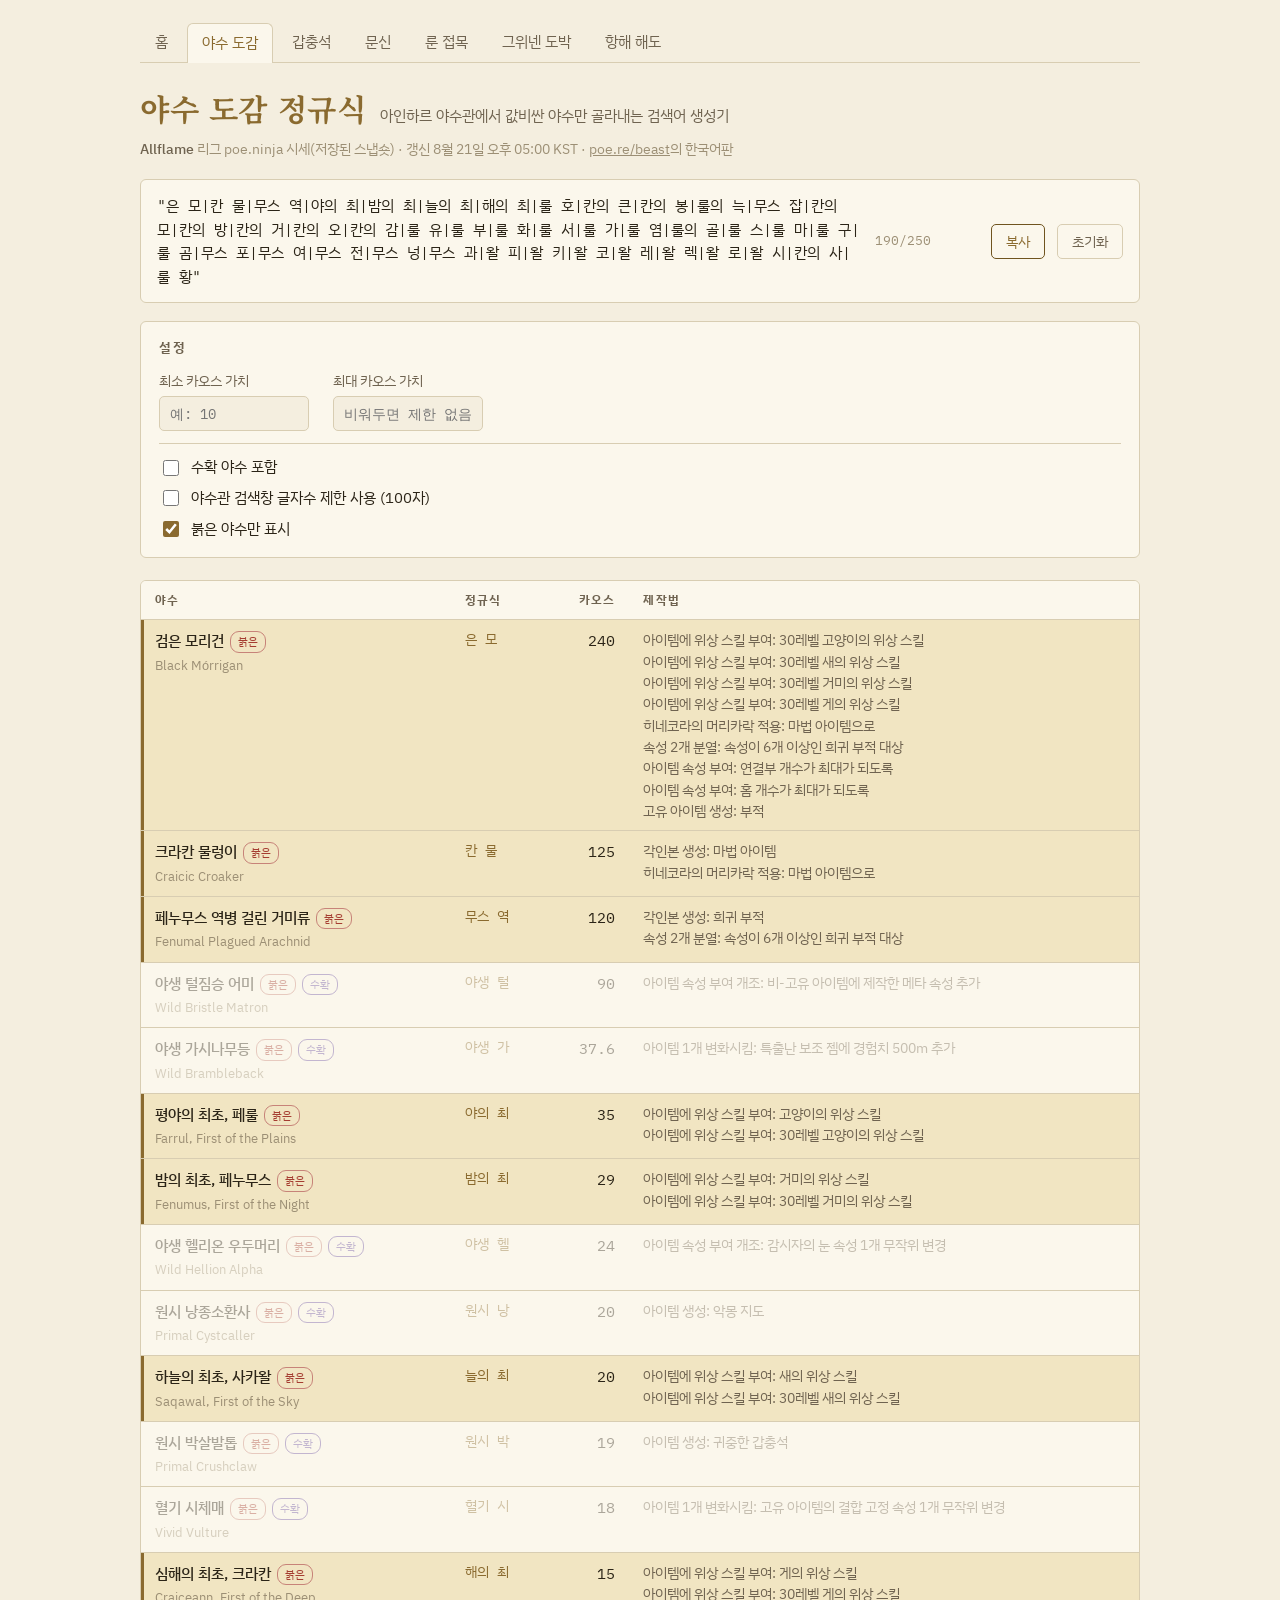
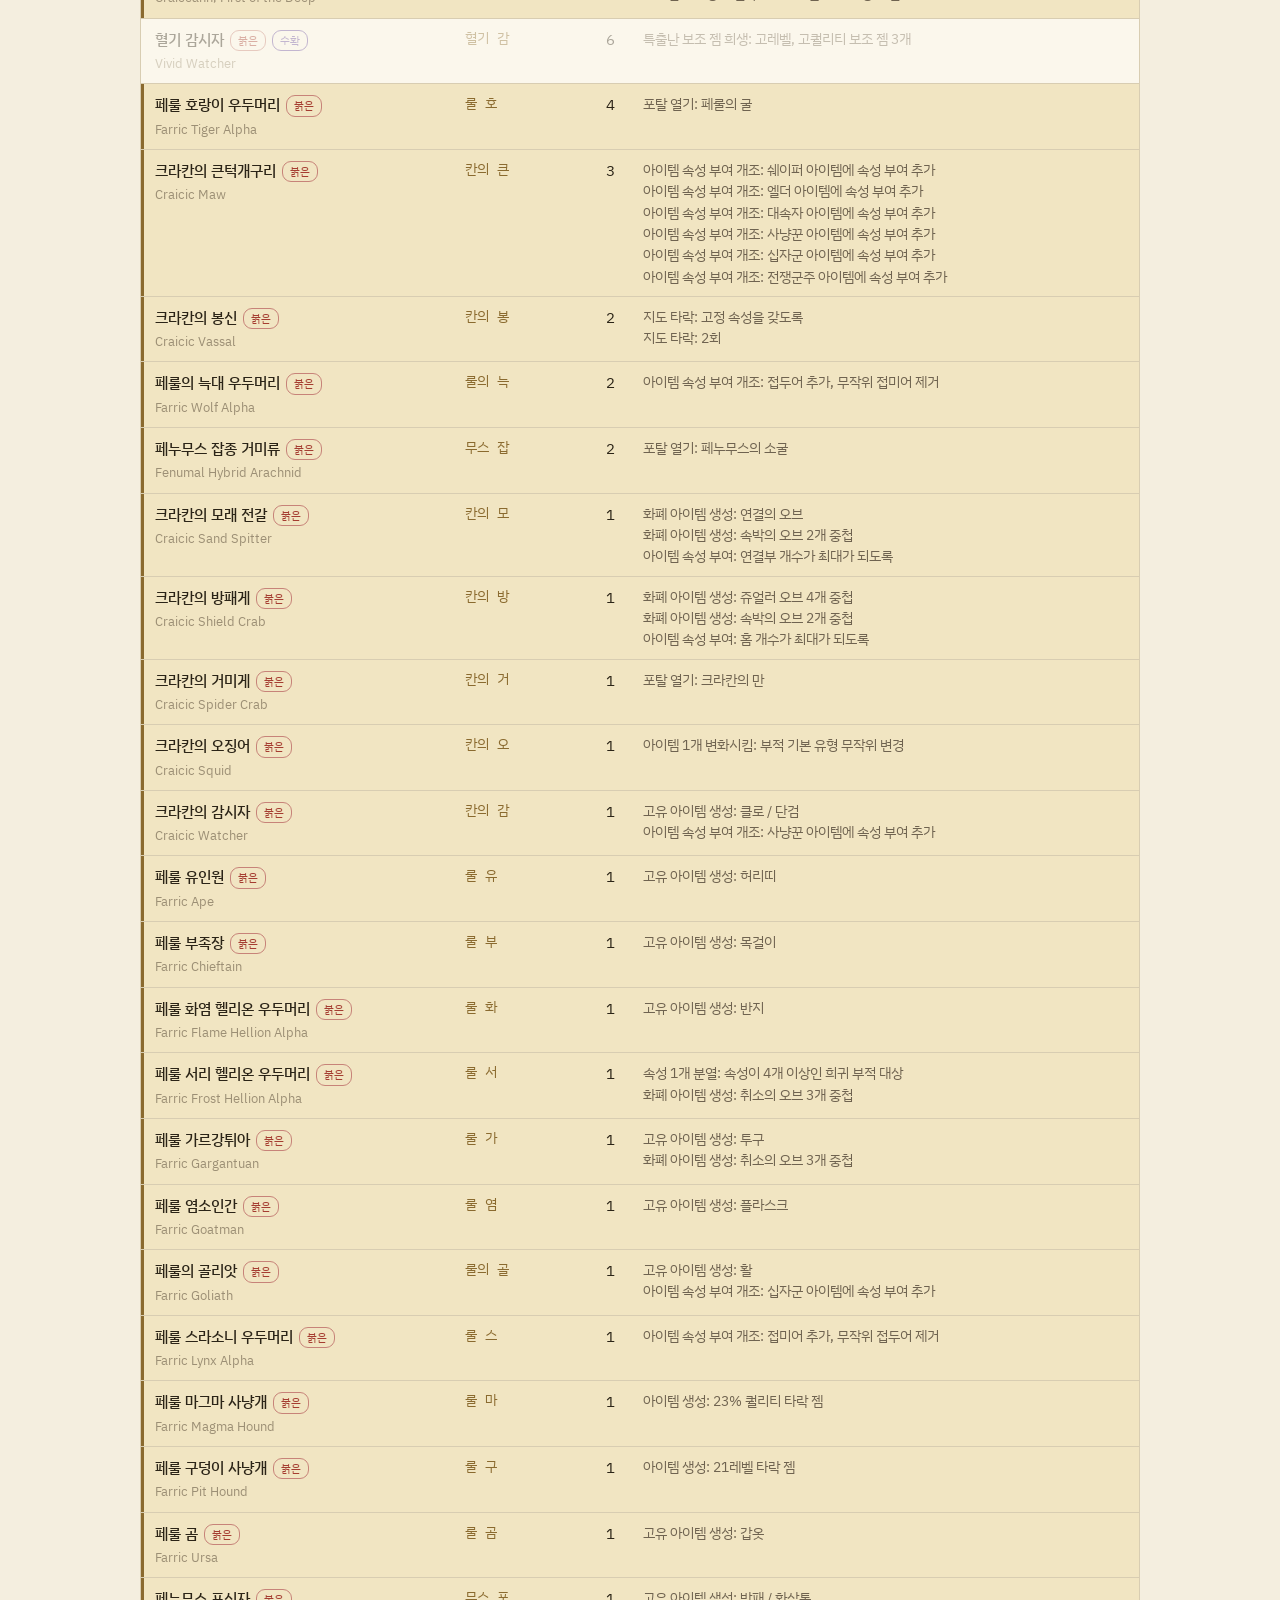
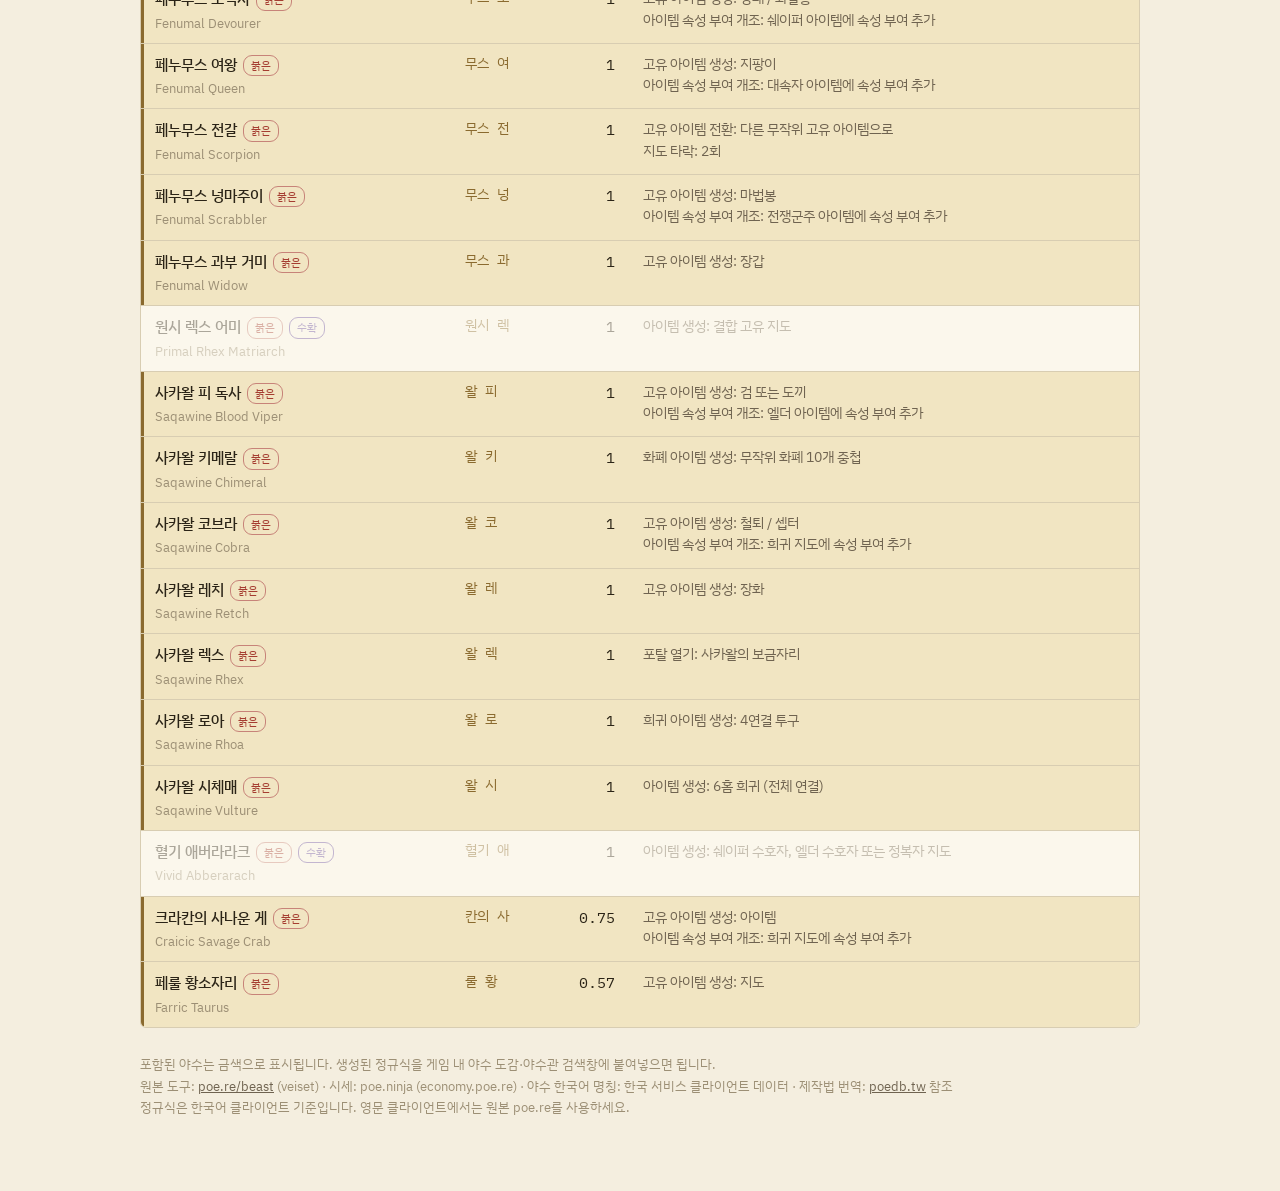
==== commit 67be6ff7: "전수조사 반영: 보스 토큰 '심해' 과명 충돌 수정, 안전 토큰 불가 야수 11종 제외 처리 - 크라칸 보스 토큰이 The Deep(심해) 과 분류와 겹쳐 심해 야수 전체에 오탐하" ====
--- a/beast.html
+++ b/beast.html
@@ -70,7 +70,7 @@
 </div>
 
 <script>
-const META = [{"en": "Acid Slitherer", "kr": "산성 미끄럼뱀", "regex": "성 미", "recipeKr": "—", "harvest": false, "red": false}, {"en": "Adolescent Rhex", "kr": "미숙한 렉스", "regex": "미숙한", "recipeKr": "—", "harvest": false, "red": false}, {"en": "Alpine Devil", "kr": "고산 악마", "regex": "산 악", "recipeKr": "—", "harvest": false, "red": false}, {"en": "Alpine Shaman", "kr": "고산 주술사", "regex": "산 주", "recipeKr": "—", "harvest": false, "red": false}, {"en": "Arakaali's Daughter", "kr": "아라칼리의 딸", "regex": "아라칼", "recipeKr": "—", "harvest": false, "red": false}, {"en": "Arctic Wolf", "kr": "한기의 늑대", "regex": "한기의", "recipeKr": "—", "harvest": false, "red": false}, {"en": "Armour Cruncher", "kr": "방어구 깨물이", "regex": "방어구", "recipeKr": "—", "harvest": false, "red": false}, {"en": "Avalanche Rider", "kr": "사태 기수", "regex": "태 기", "recipeKr": "—", "harvest": false, "red": false}, {"en": "Avian Retch", "kr": "구역질나는 새", "regex": "구역질", "recipeKr": "—", "harvest": false, "red": false}, {"en": "Barb Serpent", "kr": "가시 독사", "regex": "시 독", "recipeKr": "—", "harvest": false, "red": false}, {"en": "Barrow Ape", "kr": "무덤의 유인원", "regex": "무덤의", "recipeKr": "—", "harvest": false, "red": false}, {"en": "Bearded Devil", "kr": "염소인간 악마", "regex": "간 악", "recipeKr": "—", "harvest": false, "red": false}, {"en": "Bearded Shaman", "kr": "염소인간 주술사", "regex": "간 주", "recipeKr": "—", "harvest": false, "red": false}, {"en": "Bearded Skycaller", "kr": "염소인간 하늘소환사", "regex": "간 하", "recipeKr": "—", "harvest": false, "red": false}, {"en": "Black Mórrigan", "kr": "검은 모리건", "regex": "은 모", "recipeKr": "아이템에 위상 스킬 부여: 30레벨 고양이의 위상 스킬<br>아이템에 위상 스킬 부여: 30레벨 새의 위상 스킬<br>아이템에 위상 스킬 부여: 30레벨 거미의 위상 스킬<br>아이템에 위상 스킬 부여: 30레벨 게의 위상 스킬<br>히네코라의 머리카락 적용: 마법 아이템으로<br>속성 2개 분열: 속성이 6개 이상인 희귀 부적 대상<br>아이템 속성 부여: 연결부 개수가 최대가 되도록<br>아이템 속성 부여: 홈 개수가 최대가 되도록<br>고유 아이템 생성: 부적", "harvest": false, "red": true}, {"en": "Black Scorpion", "kr": "검은 전갈", "regex": "은 전", "recipeKr": "—", "harvest": false, "red": false}, {"en": "Bleached Crawler", "kr": "백색 파행 벌레", "regex": "색 파", "recipeKr": "—", "harvest": false, "red": false}, {"en": "Blood Ape", "kr": "피의 유인원", "regex": "피의 유", "recipeKr": "—", "harvest": false, "red": false}, {"en": "Blood Chieftain", "kr": "피의 부족장", "regex": "피의 부", "recipeKr": "—", "harvest": false, "red": false}, {"en": "Bone Cruncher", "kr": "뼈 깨물이", "regex": "뼈 깨", "recipeKr": "—", "harvest": false, "red": false}, {"en": "Bone Rhoa", "kr": "뼈 로아", "regex": "뼈 로", "recipeKr": "—", "harvest": false, "red": false}, {"en": "Bramble Cobra", "kr": "가시나무 코브라", "regex": "무 코", "recipeKr": "—", "harvest": false, "red": false}, {"en": "Brine Vassal", "kr": "염수의 봉신", "regex": "염수의", "recipeKr": "—", "harvest": false, "red": false}, {"en": "Brooding Tarantula", "kr": "음울한 타란툴라", "regex": "음울한", "recipeKr": "—", "harvest": false, "red": false}, {"en": "Carnage Ape", "kr": "학살의 유인원", "regex": "살의 유", "recipeKr": "—", "harvest": false, "red": false}, {"en": "Carnage Chieftain", "kr": "학살의 부족장", "regex": "살의 부", "recipeKr": "—", "harvest": false, "red": false}, {"en": "Carrion Burrower", "kr": "부패하는 굴착자", "regex": "는 굴", "recipeKr": "—", "harvest": false, "red": false}, {"en": "Carrion Queen", "kr": "부패하는 여왕", "regex": "는 여", "recipeKr": "—", "harvest": false, "red": false}, {"en": "Carrion Swarmer", "kr": "부패하는 무리", "regex": "는 무", "recipeKr": "—", "harvest": false, "red": false}, {"en": "Cave Beast", "kr": "동굴 야수", "regex": "굴 야", "recipeKr": "—", "harvest": false, "red": false}, {"en": "Cave Skitterer", "kr": "동굴 잽싼거미", "regex": "굴 잽", "recipeKr": "—", "harvest": false, "red": false}, {"en": "Cavern Drifter", "kr": "암굴 떠돌이", "regex": "굴 떠", "recipeKr": "—", "harvest": false, "red": false}, {"en": "Chimeric Croaker", "kr": "키메라 물렁이", "regex": "키메라", "recipeKr": "—", "harvest": false, "red": false}, {"en": "Chrome-infused Chimeral", "kr": "크롬 주입 키메랄", "regex": "입 키", "recipeKr": "—", "harvest": false, "red": false}, {"en": "Chrome-infused Croaker", "kr": "크롬 주입 물렁이", "regex": "입 물", "recipeKr": "—", "harvest": false, "red": false}, {"en": "Chrome-infused Goliath", "kr": "크롬 주입 골리앗", "regex": "입 골", "recipeKr": "—", "harvest": false, "red": false}, {"en": "Chrome-touched Chimeral", "kr": "크롬 도금 키메랄", "regex": "금 키", "recipeKr": "—", "harvest": false, "red": false}, {"en": "Chrome-touched Croaker", "kr": "크롬 도금 물렁이", "regex": "금 물", "recipeKr": "—", "harvest": false, "red": false}, {"en": "Chrome-touched Goliath", "kr": "크롬 도금 골리앗", "regex": "금 골", "recipeKr": "—", "harvest": false, "red": false}, {"en": "Colossus Crusher", "kr": "초대형 타쇄자", "regex": "초대형", "recipeKr": "—", "harvest": false, "red": false}, {"en": "Corrupted Arach", "kr": "타락한 거미", "regex": "한 거", "recipeKr": "—", "harvest": false, "red": false}, {"en": "Corrupted Beast", "kr": "타락한 야수", "regex": "한 야", "recipeKr": "—", "harvest": false, "red": false}, {"en": "Corrupted Rhoa", "kr": "타락한 로아", "regex": "한 로", "recipeKr": "—", "harvest": false, "red": false}, {"en": "Corrupted Spitter", "kr": "타락한 전갈", "regex": "한 전", "recipeKr": "—", "harvest": false, "red": false}, {"en": "Craiceann, First of the Deep", "kr": "심해의 최초, 크라칸", "regex": "심해", "recipeKr": "아이템에 위상 스킬 부여: 게의 위상 스킬<br>아이템에 위상 스킬 부여: 30레벨 게의 위상 스킬", "harvest": false, "red": true}, {"en": "Craicic Croaker", "kr": "크라칸 물렁이", "regex": "칸 물", "recipeKr": "각인본 생성: 마법 아이템<br>히네코라의 머리카락 적용: 마법 아이템으로", "harvest": false, "red": true}, {"en": "Craicic Maw", "kr": "크라칸의 큰턱개구리", "regex": "칸의 큰", "recipeKr": "아이템 속성 부여 개조: 쉐이퍼 아이템에 속성 부여 추가<br>아이템 속성 부여 개조: 엘더 아이템에 속성 부여 추가<br>아이템 속성 부여 개조: 대속자 아이템에 속성 부여 추가<br>아이템 속성 부여 개조: 사냥꾼 아이템에 속성 부여 추가<br>아이템 속성 부여 개조: 십자군 아이템에 속성 부여 추가<br>아이템 속성 부여 개조: 전쟁군주 아이템에 속성 부여 추가", "harvest": false, "red": true}, {"en": "Craicic Sand Spitter", "kr": "크라칸의 모래 전갈", "regex": "칸의 모", "recipeKr": "화폐 아이템 생성: 연결의 오브<br>화폐 아이템 생성: 속박의 오브 2개 중첩<br>아이템 속성 부여: 연결부 개수가 최대가 되도록", "harvest": false, "red": true}, {"en": "Craicic Savage Crab", "kr": "크라칸의 사나운 게", "regex": "칸의 사", "recipeKr": "고유 아이템 생성: 아이템<br>아이템 속성 부여 개조: 희귀 지도에 속성 부여 추가", "harvest": false, "red": true}, {"en": "Craicic Shield Crab", "kr": "크라칸의 방패게", "regex": "칸의 방", "recipeKr": "화폐 아이템 생성: 쥬얼러 오브 4개 중첩<br>화폐 아이템 생성: 속박의 오브 2개 중첩<br>아이템 속성 부여: 홈 개수가 최대가 되도록", "harvest": false, "red": true}, {"en": "Craicic Spider Crab", "kr": "크라칸의 거미게", "regex": "칸의 거", "recipeKr": "포탈 열기: 크라칸의 만", "harvest": false, "red": true}, {"en": "Craicic Squid", "kr": "크라칸의 오징어", "regex": "칸의 오", "recipeKr": "아이템 1개 변화시킴: 부적 기본 유형 무작위 변경", "harvest": false, "red": true}, {"en": "Craicic Vassal", "kr": "크라칸의 봉신", "regex": "칸의 봉", "recipeKr": "지도 타락: 고정 속성을 갖도록<br>지도 타락: 2회", "harvest": false, "red": true}, {"en": "Craicic Watcher", "kr": "크라칸의 감시자", "regex": "칸의 감", "recipeKr": "고유 아이템 생성: 클로 / 단검<br>아이템 속성 부여 개조: 사냥꾼 아이템에 속성 부여 추가", "harvest": false, "red": true}, {"en": "Crustacean Sniper", "kr": "갑각류 저격충", "regex": "류 저", "recipeKr": "—", "harvest": false, "red": false}, {"en": "Crypt Ambusher", "kr": "지하실 매복자", "regex": "실 매", "recipeKr": "—", "harvest": false, "red": false}, {"en": "Crypt Weaver", "kr": "지하실 직공", "regex": "실 직", "recipeKr": "—", "harvest": false, "red": false}, {"en": "Cursed Spawn", "kr": "저주받은 유충", "regex": "저주받", "recipeKr": "—", "harvest": false, "red": false}, {"en": "Deep Crustacean", "kr": "심층 갑각류", "regex": "층 갑", "recipeKr": "—", "harvest": false, "red": false}, {"en": "Devourer", "kr": "포식자", "regex": "포식자", "recipeKr": "—", "harvest": false, "red": false}, {"en": "Dirt Scrabbler", "kr": "흙 넝마주이", "regex": "흙 넝", "recipeKr": "—", "harvest": false, "red": false}, {"en": "Dread Primate", "kr": "공포의 영장류", "regex": "공포의", "recipeKr": "—", "harvest": false, "red": false}, {"en": "Dune Hellion", "kr": "사구 헬리온", "regex": "구 헬", "recipeKr": "—", "harvest": false, "red": false}, {"en": "Dust Scrabbler", "kr": "먼지 넝마주이", "regex": "지 넝", "recipeKr": "—", "harvest": false, "red": false}, {"en": "Enraptured Arachnid", "kr": "도취된 거미류", "regex": "된 거", "recipeKr": "—", "harvest": false, "red": false}, {"en": "Enraptured Beast", "kr": "도취된 야수", "regex": "된 야", "recipeKr": "—", "harvest": false, "red": false}, {"en": "Enraptured Crab", "kr": "도취된 게", "regex": "취된 게", "recipeKr": "—", "harvest": false, "red": false}, {"en": "Enslaved Hellion", "kr": "노예 헬리온", "regex": "예 헬", "recipeKr": "—", "harvest": false, "red": false}, {"en": "Escaped Rhex", "kr": "탈출한 렉스", "regex": "탈출한", "recipeKr": "—", "harvest": false, "red": false}, {"en": "Farric Ape", "kr": "페룰 유인원", "regex": "룰 유", "recipeKr": "고유 아이템 생성: 허리띠", "harvest": false, "red": true}, {"en": "Farric Chieftain", "kr": "페룰 부족장", "regex": "룰 부", "recipeKr": "고유 아이템 생성: 목걸이", "harvest": false, "red": true}, {"en": "Farric Flame Hellion Alpha", "kr": "페룰 화염 헬리온 우두머리", "regex": "룰 화", "recipeKr": "고유 아이템 생성: 반지", "harvest": false, "red": true}, {"en": "Farric Frost Hellion Alpha", "kr": "페룰 서리 헬리온 우두머리", "regex": "룰 서", "recipeKr": "속성 1개 분열: 속성이 4개 이상인 희귀 부적 대상<br>화폐 아이템 생성: 취소의 오브 3개 중첩", "harvest": false, "red": true}, {"en": "Farric Gargantuan", "kr": "페룰 가르강튀아", "regex": "룰 가", "recipeKr": "고유 아이템 생성: 투구<br>화폐 아이템 생성: 취소의 오브 3개 중첩", "harvest": false, "red": true}, {"en": "Farric Goatman", "kr": "페룰 염소인간", "regex": "룰 염", "recipeKr": "고유 아이템 생성: 플라스크", "harvest": false, "red": true}, {"en": "Farric Goliath", "kr": "페룰의 골리앗", "regex": "룰의 골", "recipeKr": "고유 아이템 생성: 활<br>아이템 속성 부여 개조: 십자군 아이템에 속성 부여 추가", "harvest": false, "red": true}, {"en": "Farric Lynx Alpha", "kr": "페룰 스라소니 우두머리", "regex": "룰 스", "recipeKr": "아이템 속성 부여 개조: 접미어 추가, 무작위 접두어 제거", "harvest": false, "red": true}, {"en": "Farric Magma Hound", "kr": "페룰 마그마 사냥개", "regex": "룰 마", "recipeKr": "아이템 생성: 23% 퀄리티 타락 젬", "harvest": false, "red": true}, {"en": "Farric Pit Hound", "kr": "페룰 구덩이 사냥개", "regex": "룰 구", "recipeKr": "아이템 생성: 21레벨 타락 젬", "harvest": false, "red": true}, {"en": "Farric Taurus", "kr": "페룰 황소자리", "regex": "룰 황", "recipeKr": "고유 아이템 생성: 지도", "harvest": false, "red": true}, {"en": "Farric Tiger Alpha", "kr": "페룰 호랑이 우두머리", "regex": "룰 호", "recipeKr": "포탈 열기: 페룰의 굴", "harvest": false, "red": true}, {"en": "Farric Ursa", "kr": "페룰 곰", "regex": "룰 곰", "recipeKr": "고유 아이템 생성: 갑옷", "harvest": false, "red": true}, {"en": "Farric Wolf Alpha", "kr": "페룰의 늑대 우두머리", "regex": "룰의 늑", "recipeKr": "아이템 속성 부여 개조: 접두어 추가, 무작위 접미어 제거", "harvest": false, "red": true}, {"en": "Farrul, First of the Plains", "kr": "평야의 최초, 페룰", "regex": "평야", "recipeKr": "아이템에 위상 스킬 부여: 고양이의 위상 스킬<br>아이템에 위상 스킬 부여: 30레벨 고양이의 위상 스킬", "harvest": false, "red": true}, {"en": "Fenumal Devourer", "kr": "페누무스 포식자", "regex": "무스 포", "recipeKr": "고유 아이템 생성: 방패 / 화살통<br>아이템 속성 부여 개조: 쉐이퍼 아이템에 속성 부여 추가", "harvest": false, "red": true}, {"en": "Fenumal Hybrid Arachnid", "kr": "페누무스 잡종 거미류", "regex": "무스 잡", "recipeKr": "포탈 열기: 페누무스의 소굴", "harvest": false, "red": true}, {"en": "Fenumal Plagued Arachnid", "kr": "페누무스 역병 걸린 거미류", "regex": "무스 역", "recipeKr": "각인본 생성: 희귀 부적<br>속성 2개 분열: 속성이 6개 이상인 희귀 부적 대상", "harvest": false, "red": true}, {"en": "Fenumal Queen", "kr": "페누무스 여왕", "regex": "무스 여", "recipeKr": "고유 아이템 생성: 지팡이<br>아이템 속성 부여 개조: 대속자 아이템에 속성 부여 추가", "harvest": false, "red": true}, {"en": "Fenumal Scorpion", "kr": "페누무스 전갈", "regex": "무스 전", "recipeKr": "고유 아이템 전환: 다른 무작위 고유 아이템으로<br>지도 타락: 2회", "harvest": false, "red": true}, {"en": "Fenumal Scrabbler", "kr": "페누무스 넝마주이", "regex": "무스 넝", "recipeKr": "고유 아이템 생성: 마법봉<br>아이템 속성 부여 개조: 전쟁군주 아이템에 속성 부여 추가", "harvest": false, "red": true}, {"en": "Fenumal Widow", "kr": "페누무스 과부 거미", "regex": "무스 과", "recipeKr": "고유 아이템 생성: 장갑", "harvest": false, "red": true}, {"en": "Fenumus, First of the Night", "kr": "밤의 최초, 페누무스", "regex": "밤의", "recipeKr": "아이템에 위상 스킬 부여: 거미의 위상 스킬<br>아이템에 위상 스킬 부여: 30레벨 거미의 위상 스킬", "harvest": false, "red": true}, {"en": "Feral Chimeral", "kr": "야생 키메랄", "regex": "생 키", "recipeKr": "—", "harvest": false, "red": false}, {"en": "Feral Fowl", "kr": "야생닭", "regex": "야생닭", "recipeKr": "—", "harvest": false, "red": false}, {"en": "Fetid Maw", "kr": "악취 나는 큰턱개구리", "regex": "취 나", "recipeKr": "—", "harvest": false, "red": false}, {"en": "Fighting Bull", "kr": "싸움소", "regex": "싸움소", "recipeKr": "—", "harvest": false, "red": false}, {"en": "Filth Maw", "kr": "오물 큰턱개구리", "regex": "물 큰", "recipeKr": "—", "harvest": false, "red": false}, {"en": "Flame Hellion", "kr": "화염 헬리온", "regex": "화염 헬리온", "recipeKr": "—", "harvest": false, "red": false}, {"en": "Forest Beast", "kr": "숲 야수", "regex": "숲 야", "recipeKr": "—", "harvest": false, "red": false}, {"en": "Freezing Wolf", "kr": "동결 늑대", "regex": "결 늑", "recipeKr": "—", "harvest": false, "red": false}, {"en": "Fury Hound", "kr": "광분한 사냥개", "regex": "광분한", "recipeKr": "—", "harvest": false, "red": false}, {"en": "Glade Mamba", "kr": "풀숲 큰독사", "regex": "숲 큰", "recipeKr": "—", "harvest": false, "red": false}, {"en": "Gluttonous Gull", "kr": "걸신들린 갈매기", "regex": "걸신들", "recipeKr": "—", "harvest": false, "red": false}, {"en": "Goatman", "kr": "염소인간", "regex": "염소인간", "recipeKr": "—", "harvest": false, "red": false}, {"en": "Goatman Fire-raiser", "kr": "염소인간 방화범", "regex": "간 방", "recipeKr": "—", "harvest": false, "red": false}, {"en": "Goatman Shaman", "kr": "염소인간 주술사", "regex": "간 주", "recipeKr": "—", "harvest": false, "red": false}, {"en": "Goatman Stomper", "kr": "염소인간 반항자", "regex": "간 반", "recipeKr": "—", "harvest": false, "red": false}, {"en": "Granite Eater", "kr": "화강암 포식자", "regex": "화강암", "recipeKr": "—", "harvest": false, "red": false}, {"en": "Gravel Eater", "kr": "자갈 포식자", "regex": "갈 포", "recipeKr": "—", "harvest": false, "red": false}, {"en": "Grazing Taurus", "kr": "식사하는 황소자리", "regex": "식사하", "recipeKr": "—", "harvest": false, "red": false}, {"en": "Hairy Bonecruncher", "kr": "털투성이 뼈깨물이", "regex": "털투성", "recipeKr": "—", "harvest": false, "red": false}, {"en": "Hatchling", "kr": "새끼거미", "regex": "새끼거", "recipeKr": "—", "harvest": false, "red": false}, {"en": "Hill Devil", "kr": "언덕 악마", "regex": "덕 악", "recipeKr": "—", "harvest": false, "red": false}, {"en": "Host Adder", "kr": "숙주 살무사", "regex": "주 살", "recipeKr": "—", "harvest": false, "red": false}, {"en": "Host Chieftain", "kr": "숙주 부족장", "regex": "주 부", "recipeKr": "—", "harvest": false, "red": false}, {"en": "Host Cobra", "kr": "숙주 코브라", "regex": "주 코", "recipeKr": "—", "harvest": false, "red": false}, {"en": "Hybrid Arachnid", "kr": "잡종 거미류", "regex": "잡종 거미류", "recipeKr": "—", "harvest": false, "red": false}, {"en": "Infested Ape", "kr": "감염된 유인원", "regex": "된 유", "recipeKr": "—", "harvest": false, "red": false}, {"en": "Infested Crab", "kr": "감염된 게", "regex": "염된 게", "recipeKr": "—", "harvest": false, "red": false}, {"en": "Infested Crawler", "kr": "감염된 파행 벌레", "regex": "감염된 파", "recipeKr": "—", "harvest": false, "red": false}, {"en": "Infested Maw", "kr": "감염된 큰턱개구리", "regex": "된 큰", "recipeKr": "—", "harvest": false, "red": false}, {"en": "Infested Rhoa", "kr": "감염된 로아", "regex": "된 로", "recipeKr": "—", "harvest": false, "red": false}, {"en": "Infested Serpent", "kr": "감염된 독사", "regex": "된 독", "recipeKr": "—", "harvest": false, "red": false}, {"en": "Infested Skitterer", "kr": "감염된 잽싼거미", "regex": "된 잽", "recipeKr": "—", "harvest": false, "red": false}, {"en": "Infested Tunnelfiend", "kr": "감염된 터널마귀", "regex": "된 터", "recipeKr": "—", "harvest": false, "red": false}, {"en": "Infested Ursa", "kr": "감염된 곰", "regex": "된 곰", "recipeKr": "—", "harvest": false, "red": false}, {"en": "Infested Vulture", "kr": "감염된 시체매", "regex": "된 시", "recipeKr": "—", "harvest": false, "red": false}, {"en": "Ink Spinner", "kr": "잉크 거미", "regex": "크 거", "recipeKr": "—", "harvest": false, "red": false}, {"en": "Leaping Spider", "kr": "도약 거미", "regex": "약 거", "recipeKr": "—", "harvest": false, "red": false}, {"en": "Lowlands Hopper", "kr": "저지대 깡총이", "regex": "저지대", "recipeKr": "—", "harvest": false, "red": false}, {"en": "Lurking Venom", "kr": "도사리는 독액", "regex": "도사리", "recipeKr": "—", "harvest": false, "red": false}, {"en": "Maternal Rhex", "kr": "어미 렉스", "regex": "미 렉", "recipeKr": "—", "harvest": false, "red": false}, {"en": "Merveil's Attendant", "kr": "머베일의 수행원", "regex": "수행원", "recipeKr": "—", "harvest": false, "red": false}, {"en": "Merveil's Blessed", "kr": "머베일에 축복받은 자", "regex": "에 축", "recipeKr": "—", "harvest": false, "red": false}, {"en": "Merveil's Chosen", "kr": "머베일에 선택받은 자", "regex": "에 선", "recipeKr": "—", "harvest": false, "red": false}, {"en": "Merveil's Daughter", "kr": "머베일의 딸", "regex": "일의 딸", "recipeKr": "—", "harvest": false, "red": false}, {"en": "Merveil's Favoured", "kr": "머베일의 총애자", "regex": "의 총", "recipeKr": "—", "harvest": false, "red": false}, {"en": "Merveil's Retainer", "kr": "머베일의 신하", "regex": "의 신", "recipeKr": "—", "harvest": false, "red": false}, {"en": "Mindless Scavenger", "kr": "무심한 청소부", "regex": "무심한", "recipeKr": "—", "harvest": false, "red": false}, {"en": "Mountain Hellion", "kr": "산맥 헬리온", "regex": "산맥 헬리온", "recipeKr": "—", "harvest": false, "red": false}, {"en": "Mountain Hellion Alpha", "kr": "산맥 헬리온 우두머리", "regex": "맥 헬리온 ", "recipeKr": "—", "harvest": false, "red": false}, {"en": "Mountain Lynx", "kr": "산맥 스라소니", "regex": "맥 스", "recipeKr": "—", "harvest": false, "red": false}, {"en": "Murk Runner", "kr": "암흑 질주자", "regex": "흑 질", "recipeKr": "—", "harvest": false, "red": false}, {"en": "Mutant Arach", "kr": "변종 거미", "regex": "변종 거", "recipeKr": "—", "harvest": false, "red": false}, {"en": "Night Adder", "kr": "밤 살무사", "regex": "밤 살", "recipeKr": "—", "harvest": false, "red": false}, {"en": "Noxious Tarantula", "kr": "유독성 타란툴라", "regex": "유독성", "recipeKr": "—", "harvest": false, "red": false}, {"en": "Obsidian Eater", "kr": "흑요석 포식자", "regex": "흑요석", "recipeKr": "—", "harvest": false, "red": false}, {"en": "Parasite", "kr": "기생충", "regex": "기생충", "recipeKr": "—", "harvest": false, "red": false}, {"en": "Pitbull Demon", "kr": "투견 악마", "regex": "견 악", "recipeKr": "—", "harvest": false, "red": false}, {"en": "Plagued Arachnid", "kr": "역병 걸린 거미류", "regex": "역병 걸린 거미류", "recipeKr": "—", "harvest": false, "red": false}, {"en": "Plated Parasite", "kr": "판금 기생충", "regex": "금 기", "recipeKr": "—", "harvest": false, "red": false}, {"en": "Plumed Chimeral", "kr": "깃털 키메랄", "regex": "털 키", "recipeKr": "—", "harvest": false, "red": false}, {"en": "Plummeting Ursa", "kr": "곤두박질 곰", "regex": "곤두박", "recipeKr": "—", "harvest": false, "red": false}, {"en": "Porcupine Goliath", "kr": "호저 골리앗", "regex": "저 골", "recipeKr": "—", "harvest": false, "red": false}, {"en": "Predatory Scorpion", "kr": "육식 전갈", "regex": "식 전", "recipeKr": "—", "harvest": false, "red": false}, {"en": "Primal Crushclaw", "kr": "원시 박살발톱", "regex": "원시 박", "recipeKr": "아이템 생성: 귀중한 갑충석", "harvest": true, "red": true}, {"en": "Primal Cystcaller", "kr": "원시 낭종소환사", "regex": "원시 낭", "recipeKr": "아이템 생성: 악몽 지도", "harvest": true, "red": true}, {"en": "Primal Rhex Matriarch", "kr": "원시 렉스 어미", "regex": "원시 렉", "recipeKr": "아이템 생성: 결합 고유 지도", "harvest": true, "red": true}, {"en": "Purge Hound", "kr": "숙청 사냥개", "regex": "청 사", "recipeKr": "—", "harvest": false, "red": false}, {"en": "Ravenous Parasite", "kr": "굶주린 기생충", "regex": "굶주린", "recipeKr": "—", "harvest": false, "red": false}, {"en": "Rhoa Mare", "kr": "암컷 로아", "regex": "암컷 로", "recipeKr": "—", "harvest": false, "red": false}, {"en": "Rock Spitter", "kr": "바위 전갈", "regex": "위 전", "recipeKr": "—", "harvest": false, "red": false}, {"en": "Rooster Fiend", "kr": "수탉 마귀", "regex": "탉 마", "recipeKr": "—", "harvest": false, "red": false}, {"en": "Rotting Vulture", "kr": "썩어가는 시체매", "regex": "썩어가", "recipeKr": "—", "harvest": false, "red": false}, {"en": "Ruins Hellion", "kr": "유적 헬리온", "regex": "적 헬", "recipeKr": "—", "harvest": false, "red": false}, {"en": "Sand Leaper", "kr": "모래 뜀박이", "regex": "래 뜀", "recipeKr": "—", "harvest": false, "red": false}, {"en": "Sand Scorpion", "kr": "모래 전갈", "regex": "모래 전갈", "recipeKr": "—", "harvest": false, "red": false}, {"en": "Sand Serpent", "kr": "모래 독사", "regex": "래 독", "recipeKr": "—", "harvest": false, "red": false}, {"en": "Sand Skitterer", "kr": "모래 잽싼거미", "regex": "래 잽", "recipeKr": "—", "harvest": false, "red": false}, {"en": "Saqawal, First of the Sky", "kr": "하늘의 최초, 사카왈", "regex": "하늘의", "recipeKr": "아이템에 위상 스킬 부여: 새의 위상 스킬<br>아이템에 위상 스킬 부여: 30레벨 새의 위상 스킬", "harvest": false, "red": true}, {"en": "Saqawine Blood Viper", "kr": "사카왈 피 독사", "regex": "왈 피", "recipeKr": "고유 아이템 생성: 검 또는 도끼<br>아이템 속성 부여 개조: 엘더 아이템에 속성 부여 추가", "harvest": false, "red": true}, {"en": "Saqawine Chimeral", "kr": "사카왈 키메랄", "regex": "왈 키", "recipeKr": "화폐 아이템 생성: 무작위 화폐 10개 중첩", "harvest": false, "red": true}, {"en": "Saqawine Cobra", "kr": "사카왈 코브라", "regex": "왈 코", "recipeKr": "고유 아이템 생성: 철퇴 / 셉터<br>아이템 속성 부여 개조: 희귀 지도에 속성 부여 추가", "harvest": false, "red": true}, {"en": "Saqawine Retch", "kr": "사카왈 레치", "regex": "왈 레", "recipeKr": "고유 아이템 생성: 장화", "harvest": false, "red": true}, {"en": "Saqawine Rhex", "kr": "사카왈 렉스", "regex": "왈 렉", "recipeKr": "포탈 열기: 사카왈의 보금자리", "harvest": false, "red": true}, {"en": "Saqawine Rhoa", "kr": "사카왈 로아", "regex": "왈 로", "recipeKr": "희귀 아이템 생성: 4연결 투구", "harvest": false, "red": true}, {"en": "Saqawine Vulture", "kr": "사카왈 시체매", "regex": "왈 시", "recipeKr": "아이템 생성: 6홈 희귀 (전체 연결)", "harvest": false, "red": true}, {"en": "Savage Crab", "kr": "사나운 게", "regex": "사나운 게", "recipeKr": "—", "harvest": false, "red": false}, {"en": "Scalding Arachnid", "kr": "뜨거운 거미류", "regex": "뜨거운", "recipeKr": "—", "harvest": false, "red": false}, {"en": "Scavenging Vulture", "kr": "청소하는 시체매", "regex": "청소하", "recipeKr": "—", "harvest": false, "red": false}, {"en": "Scum Crawler", "kr": "쓰레기 파행 벌레", "regex": "쓰레기", "recipeKr": "—", "harvest": false, "red": false}, {"en": "Sewage Crawler", "kr": "오염된 파행 벌레", "regex": "오염된", "recipeKr": "—", "harvest": false, "red": false}, {"en": "Sewer Drifter", "kr": "하수도 떠돌이", "regex": "하수도", "recipeKr": "—", "harvest": false, "red": false}, {"en": "Shackled Hellion", "kr": "족쇄 찬 헬리온", "regex": "쇄 찬", "recipeKr": "—", "harvest": false, "red": false}, {"en": "Shaggy Monstrosity", "kr": "털북숭이 괴수", "regex": "털북숭", "recipeKr": "—", "harvest": false, "red": false}, {"en": "Singing Siren", "kr": "노래하는 사이렌", "regex": "노래하", "recipeKr": "—", "harvest": false, "red": false}, {"en": "Skeletal Beast", "kr": "해골 야수", "regex": "골 야", "recipeKr": "—", "harvest": false, "red": false}, {"en": "Slimy Nemesis", "kr": "물컹한 천벌", "regex": "물컹한", "recipeKr": "—", "harvest": false, "red": false}, {"en": "Snow Wolf", "kr": "눈 늑대", "regex": "눈 늑", "recipeKr": "—", "harvest": false, "red": false}, {"en": "Soulless Watcher", "kr": "영혼 없는 감시자", "regex": "혼 없", "recipeKr": "—", "harvest": false, "red": false}, {"en": "Spindle Spider", "kr": "물레 거미", "regex": "레 거", "recipeKr": "—", "harvest": false, "red": false}, {"en": "Spine Serpent", "kr": "척추 독사", "regex": "추 독", "recipeKr": "—", "harvest": false, "red": false}, {"en": "Spitting Parasite", "kr": "뱉는 기생충", "regex": "는 기", "recipeKr": "—", "harvest": false, "red": false}, {"en": "Stygian Ape", "kr": "명계의 유인원", "regex": "계의 유", "recipeKr": "—", "harvest": false, "red": false}, {"en": "Stygian Silverback", "kr": "명계의 수컷고릴라", "regex": "수컷고", "recipeKr": "—", "harvest": false, "red": false}, {"en": "Sulphuric Scorpion", "kr": "유황 전갈", "regex": "황 전", "recipeKr": "—", "harvest": false, "red": false}, {"en": "Sulphurspawn", "kr": "유황유충", "regex": "유황유", "recipeKr": "—", "harvest": false, "red": false}, {"en": "Swarthy Mollusc", "kr": "거뭇한 연체류", "regex": "거뭇한", "recipeKr": "—", "harvest": false, "red": false}, {"en": "Talon Archer", "kr": "발톱 궁수", "regex": "톱 궁", "recipeKr": "—", "harvest": false, "red": false}, {"en": "Tercel Rhoa", "kr": "수컷 로아", "regex": "수컷 로", "recipeKr": "—", "harvest": false, "red": false}, {"en": "Thicket Hulk", "kr": "잡목림 거대 곰", "regex": "잡목림", "recipeKr": "—", "harvest": false, "red": false}, {"en": "Toxic Crawler", "kr": "맹독성 파행 벌레", "regex": "맹독성", "recipeKr": "—", "harvest": false, "red": false}, {"en": "Tunnelfiend", "kr": "터널마귀", "regex": "터널마귀", "recipeKr": "—", "harvest": false, "red": false}, {"en": "Vaal Recluse", "kr": "바알 은자", "regex": "알 은", "recipeKr": "—", "harvest": false, "red": false}, {"en": "Vaulting Croaker", "kr": "뜀틀 물렁이", "regex": "틀 물", "recipeKr": "—", "harvest": false, "red": false}, {"en": "Venomous Spawn", "kr": "독성 유충", "regex": "성 유", "recipeKr": "—", "harvest": false, "red": false}, {"en": "Vicious Hound", "kr": "포악한 사냥개", "regex": "악한 사", "recipeKr": "—", "harvest": false, "red": false}, {"en": "Vicious Parasite", "kr": "포악한 기생충", "regex": "한 기", "recipeKr": "—", "harvest": false, "red": false}, {"en": "Virulent Spider", "kr": "병독성 거미", "regex": "병독성", "recipeKr": "—", "harvest": false, "red": false}, {"en": "Vivid Abberarach", "kr": "혈기 애버라라크", "regex": "혈기 애", "recipeKr": "아이템 생성: 쉐이퍼 수호자, 엘더 수호자 또는 정복자 지도", "harvest": true, "red": true}, {"en": "Vivid Vulture", "kr": "혈기 시체매", "regex": "혈기 시", "recipeKr": "아이템 1개 변화시킴: 고유 아이템의 결합 고정 속성 1개 무작위 변경", "harvest": true, "red": true}, {"en": "Vivid Watcher", "kr": "혈기 감시자", "regex": "혈기 감", "recipeKr": "특출난 보조 젬 희생: 고레벨, 고퀄리티 보조 젬 3개", "harvest": true, "red": true}, {"en": "War Hound", "kr": "전쟁 사냥개", "regex": "쟁 사", "recipeKr": "—", "harvest": false, "red": false}, {"en": "Waste Lurcher", "kr": "황무지 러처", "regex": "황무지", "recipeKr": "—", "harvest": false, "red": false}, {"en": "Webbed Spider", "kr": "거미줄 덮인 거미", "regex": "거미줄", "recipeKr": "—", "harvest": false, "red": false}, {"en": "Wild Brambleback", "kr": "야생 가시나무등", "regex": "야생 가", "recipeKr": "아이템 1개 변화시킴: 특출난 보조 젬에 경험치 500m 추가", "harvest": true, "red": true}, {"en": "Wild Bristle Matron", "kr": "야생 털짐승 어미", "regex": "야생 털", "recipeKr": "아이템 속성 부여 개조: 비-고유 아이템에 제작한 메타 속성 추가", "harvest": true, "red": true}, {"en": "Wild Hellion Alpha", "kr": "야생 헬리온 우두머리", "regex": "야생 헬", "recipeKr": "아이템 속성 부여 개조: 감시자의 눈 속성 1개 무작위 변경", "harvest": true, "red": true}, {"en": "Wild Rhex", "kr": "황야 렉스", "regex": "야 렉", "recipeKr": "—", "harvest": false, "red": false}, {"en": "Woods Ursa", "kr": "숲속 곰", "regex": "속 곰", "recipeKr": "—", "harvest": false, "red": false}, {"en": "Elder-Blessed Rhoa", "kr": "엘더에게 축복받은 로아", "regex": "은 로", "recipeKr": "—", "harvest": false, "red": false}, {"en": "Elder-Blessed Hellion", "kr": "엘더에게 축복받은 헬리온", "regex": "은 헬", "recipeKr": "—", "harvest": false, "red": false}, {"en": "Elder-Blessed Goatman", "kr": "엘더에게 축복받은 염소인간", "regex": "은 염", "recipeKr": "—", "harvest": false, "red": false}, {"en": "Elder-Blessed Cobra", "kr": "엘더에게 축복받은 코브라", "regex": "은 코", "recipeKr": "—", "harvest": false, "red": false}, {"en": "Elder-Blessed Retch", "kr": "엘더에게 축복받은 레치", "regex": "은 레", "recipeKr": "—", "harvest": false, "red": false}, {"en": "Wild Chimeral", "kr": "황야 키메랄", "regex": "야 키", "recipeKr": "—", "harvest": false, "red": false}, {"en": "Rooster Demon", "kr": "수탉 악마", "regex": "탉 악", "recipeKr": "—", "harvest": false, "red": false}, {"en": "Ancient Devourer", "kr": "고대 포식자", "regex": "대 포", "recipeKr": "—", "harvest": false, "red": false}, {"en": "Primitive Ape", "kr": "태고의 유인원", "regex": "고의 유", "recipeKr": "—", "harvest": false, "red": false}, {"en": "Primordial Rhoa", "kr": "태고의 로아", "regex": "의 로", "recipeKr": "—", "harvest": false, "red": false}, {"en": "Aboriginal Chieftain", "kr": "토착 부족장", "regex": "착 부", "recipeKr": "—", "harvest": false, "red": false}, {"en": "Fossil Eater", "kr": "화석 포식자", "regex": "화석 포", "recipeKr": "—", "harvest": false, "red": false}, {"en": "Primal Beast", "kr": "원시 야수", "regex": "시 야", "recipeKr": "—", "harvest": false, "red": false}, {"en": "Bestial Maw", "kr": "야수 큰턱개구리", "regex": "수 큰", "recipeKr": "—", "harvest": false, "red": false}];
+const META = [{"en": "Acid Slitherer", "kr": "산성 미끄럼뱀", "regex": "성 미", "recipeKr": "—", "harvest": false, "red": false, "unsafe": false}, {"en": "Adolescent Rhex", "kr": "미숙한 렉스", "regex": "미숙한", "recipeKr": "—", "harvest": false, "red": false, "unsafe": false}, {"en": "Alpine Devil", "kr": "고산 악마", "regex": "산 악", "recipeKr": "—", "harvest": false, "red": false, "unsafe": false}, {"en": "Alpine Shaman", "kr": "고산 주술사", "regex": "산 주", "recipeKr": "—", "harvest": false, "red": false, "unsafe": false}, {"en": "Arakaali's Daughter", "kr": "아라칼리의 딸", "regex": "아라칼", "recipeKr": "—", "harvest": false, "red": false, "unsafe": false}, {"en": "Arctic Wolf", "kr": "한기의 늑대", "regex": "한기의", "recipeKr": "—", "harvest": false, "red": false, "unsafe": false}, {"en": "Armour Cruncher", "kr": "방어구 깨물이", "regex": "방어구", "recipeKr": "—", "harvest": false, "red": false, "unsafe": false}, {"en": "Avalanche Rider", "kr": "사태 기수", "regex": "태 기", "recipeKr": "—", "harvest": false, "red": false, "unsafe": false}, {"en": "Avian Retch", "kr": "구역질나는 새", "regex": "구역질", "recipeKr": "—", "harvest": false, "red": false, "unsafe": false}, {"en": "Barb Serpent", "kr": "가시 독사", "regex": "시 독", "recipeKr": "—", "harvest": false, "red": false, "unsafe": false}, {"en": "Barrow Ape", "kr": "무덤의 유인원", "regex": "무덤의", "recipeKr": "—", "harvest": false, "red": false, "unsafe": false}, {"en": "Bearded Devil", "kr": "염소인간 악마", "regex": "간 악", "recipeKr": "—", "harvest": false, "red": false, "unsafe": false}, {"en": "Bearded Shaman", "kr": "염소인간 주술사", "regex": "간 주", "recipeKr": "—", "harvest": false, "red": false, "unsafe": false}, {"en": "Bearded Skycaller", "kr": "염소인간 하늘소환사", "regex": "간 하", "recipeKr": "—", "harvest": false, "red": false, "unsafe": false}, {"en": "Black Mórrigan", "kr": "검은 모리건", "regex": "은 모", "recipeKr": "아이템에 위상 스킬 부여: 30레벨 고양이의 위상 스킬<br>아이템에 위상 스킬 부여: 30레벨 새의 위상 스킬<br>아이템에 위상 스킬 부여: 30레벨 거미의 위상 스킬<br>아이템에 위상 스킬 부여: 30레벨 게의 위상 스킬<br>히네코라의 머리카락 적용: 마법 아이템으로<br>속성 2개 분열: 속성이 6개 이상인 희귀 부적 대상<br>아이템 속성 부여: 연결부 개수가 최대가 되도록<br>아이템 속성 부여: 홈 개수가 최대가 되도록<br>고유 아이템 생성: 부적", "harvest": false, "red": true, "unsafe": false}, {"en": "Black Scorpion", "kr": "검은 전갈", "regex": "은 전", "recipeKr": "—", "harvest": false, "red": false, "unsafe": false}, {"en": "Bleached Crawler", "kr": "백색 파행 벌레", "regex": "색 파", "recipeKr": "—", "harvest": false, "red": false, "unsafe": false}, {"en": "Blood Ape", "kr": "피의 유인원", "regex": "피의 유", "recipeKr": "—", "harvest": false, "red": false, "unsafe": false}, {"en": "Blood Chieftain", "kr": "피의 부족장", "regex": "피의 부", "recipeKr": "—", "harvest": false, "red": false, "unsafe": false}, {"en": "Bone Cruncher", "kr": "뼈 깨물이", "regex": "뼈 깨", "recipeKr": "—", "harvest": false, "red": false, "unsafe": false}, {"en": "Bone Rhoa", "kr": "뼈 로아", "regex": "뼈 로", "recipeKr": "—", "harvest": false, "red": false, "unsafe": false}, {"en": "Bramble Cobra", "kr": "가시나무 코브라", "regex": "무 코", "recipeKr": "—", "harvest": false, "red": false, "unsafe": false}, {"en": "Brine Vassal", "kr": "염수의 봉신", "regex": "염수의", "recipeKr": "—", "harvest": false, "red": false, "unsafe": false}, {"en": "Brooding Tarantula", "kr": "음울한 타란툴라", "regex": "음울한", "recipeKr": "—", "harvest": false, "red": false, "unsafe": false}, {"en": "Carnage Ape", "kr": "학살의 유인원", "regex": "살의 유", "recipeKr": "—", "harvest": false, "red": false, "unsafe": false}, {"en": "Carnage Chieftain", "kr": "학살의 부족장", "regex": "살의 부", "recipeKr": "—", "harvest": false, "red": false, "unsafe": false}, {"en": "Carrion Burrower", "kr": "부패하는 굴착자", "regex": "는 굴", "recipeKr": "—", "harvest": false, "red": false, "unsafe": false}, {"en": "Carrion Queen", "kr": "부패하는 여왕", "regex": "는 여", "recipeKr": "—", "harvest": false, "red": false, "unsafe": false}, {"en": "Carrion Swarmer", "kr": "부패하는 무리", "regex": "는 무", "recipeKr": "—", "harvest": false, "red": false, "unsafe": false}, {"en": "Cave Beast", "kr": "동굴 야수", "regex": "굴 야", "recipeKr": "—", "harvest": false, "red": false, "unsafe": false}, {"en": "Cave Skitterer", "kr": "동굴 잽싼거미", "regex": "굴 잽", "recipeKr": "—", "harvest": false, "red": false, "unsafe": false}, {"en": "Cavern Drifter", "kr": "암굴 떠돌이", "regex": "굴 떠", "recipeKr": "—", "harvest": false, "red": false, "unsafe": false}, {"en": "Chimeric Croaker", "kr": "키메라 물렁이", "regex": "키메라", "recipeKr": "—", "harvest": false, "red": false, "unsafe": false}, {"en": "Chrome-infused Chimeral", "kr": "크롬 주입 키메랄", "regex": "입 키", "recipeKr": "—", "harvest": false, "red": false, "unsafe": false}, {"en": "Chrome-infused Croaker", "kr": "크롬 주입 물렁이", "regex": "입 물", "recipeKr": "—", "harvest": false, "red": false, "unsafe": false}, {"en": "Chrome-infused Goliath", "kr": "크롬 주입 골리앗", "regex": "입 골", "recipeKr": "—", "harvest": false, "red": false, "unsafe": false}, {"en": "Chrome-touched Chimeral", "kr": "크롬 도금 키메랄", "regex": "금 키", "recipeKr": "—", "harvest": false, "red": false, "unsafe": false}, {"en": "Chrome-touched Croaker", "kr": "크롬 도금 물렁이", "regex": "금 물", "recipeKr": "—", "harvest": false, "red": false, "unsafe": false}, {"en": "Chrome-touched Goliath", "kr": "크롬 도금 골리앗", "regex": "금 골", "recipeKr": "—", "harvest": false, "red": false, "unsafe": false}, {"en": "Colossus Crusher", "kr": "초대형 타쇄자", "regex": "초대형", "recipeKr": "—", "harvest": false, "red": false, "unsafe": false}, {"en": "Corrupted Arach", "kr": "타락한 거미", "regex": "한 거", "recipeKr": "—", "harvest": false, "red": false, "unsafe": false}, {"en": "Corrupted Beast", "kr": "타락한 야수", "regex": "한 야", "recipeKr": "—", "harvest": false, "red": false, "unsafe": false}, {"en": "Corrupted Rhoa", "kr": "타락한 로아", "regex": "한 로", "recipeKr": "—", "harvest": false, "red": false, "unsafe": false}, {"en": "Corrupted Spitter", "kr": "타락한 전갈", "regex": "한 전", "recipeKr": "—", "harvest": false, "red": false, "unsafe": false}, {"en": "Craiceann, First of the Deep", "kr": "심해의 최초, 크라칸", "regex": "해의 최", "recipeKr": "아이템에 위상 스킬 부여: 게의 위상 스킬<br>아이템에 위상 스킬 부여: 30레벨 게의 위상 스킬", "harvest": false, "red": true, "unsafe": false}, {"en": "Craicic Croaker", "kr": "크라칸 물렁이", "regex": "칸 물", "recipeKr": "각인본 생성: 마법 아이템<br>히네코라의 머리카락 적용: 마법 아이템으로", "harvest": false, "red": true, "unsafe": false}, {"en": "Craicic Maw", "kr": "크라칸의 큰턱개구리", "regex": "칸의 큰", "recipeKr": "아이템 속성 부여 개조: 쉐이퍼 아이템에 속성 부여 추가<br>아이템 속성 부여 개조: 엘더 아이템에 속성 부여 추가<br>아이템 속성 부여 개조: 대속자 아이템에 속성 부여 추가<br>아이템 속성 부여 개조: 사냥꾼 아이템에 속성 부여 추가<br>아이템 속성 부여 개조: 십자군 아이템에 속성 부여 추가<br>아이템 속성 부여 개조: 전쟁군주 아이템에 속성 부여 추가", "harvest": false, "red": true, "unsafe": false}, {"en": "Craicic Sand Spitter", "kr": "크라칸의 모래 전갈", "regex": "칸의 모", "recipeKr": "화폐 아이템 생성: 연결의 오브<br>화폐 아이템 생성: 속박의 오브 2개 중첩<br>아이템 속성 부여: 연결부 개수가 최대가 되도록", "harvest": false, "red": true, "unsafe": false}, {"en": "Craicic Savage Crab", "kr": "크라칸의 사나운 게", "regex": "칸의 사", "recipeKr": "고유 아이템 생성: 아이템<br>아이템 속성 부여 개조: 희귀 지도에 속성 부여 추가", "harvest": false, "red": true, "unsafe": false}, {"en": "Craicic Shield Crab", "kr": "크라칸의 방패게", "regex": "칸의 방", "recipeKr": "화폐 아이템 생성: 쥬얼러 오브 4개 중첩<br>화폐 아이템 생성: 속박의 오브 2개 중첩<br>아이템 속성 부여: 홈 개수가 최대가 되도록", "harvest": false, "red": true, "unsafe": false}, {"en": "Craicic Spider Crab", "kr": "크라칸의 거미게", "regex": "칸의 거", "recipeKr": "포탈 열기: 크라칸의 만", "harvest": false, "red": true, "unsafe": false}, {"en": "Craicic Squid", "kr": "크라칸의 오징어", "regex": "칸의 오", "recipeKr": "아이템 1개 변화시킴: 부적 기본 유형 무작위 변경", "harvest": false, "red": true, "unsafe": false}, {"en": "Craicic Vassal", "kr": "크라칸의 봉신", "regex": "칸의 봉", "recipeKr": "지도 타락: 고정 속성을 갖도록<br>지도 타락: 2회", "harvest": false, "red": true, "unsafe": false}, {"en": "Craicic Watcher", "kr": "크라칸의 감시자", "regex": "칸의 감", "recipeKr": "고유 아이템 생성: 클로 / 단검<br>아이템 속성 부여 개조: 사냥꾼 아이템에 속성 부여 추가", "harvest": false, "red": true, "unsafe": false}, {"en": "Crustacean Sniper", "kr": "갑각류 저격충", "regex": "류 저", "recipeKr": "—", "harvest": false, "red": false, "unsafe": false}, {"en": "Crypt Ambusher", "kr": "지하실 매복자", "regex": "실 매", "recipeKr": "—", "harvest": false, "red": false, "unsafe": false}, {"en": "Crypt Weaver", "kr": "지하실 직공", "regex": "실 직", "recipeKr": "—", "harvest": false, "red": false, "unsafe": false}, {"en": "Cursed Spawn", "kr": "저주받은 유충", "regex": "저주받", "recipeKr": "—", "harvest": false, "red": false, "unsafe": false}, {"en": "Deep Crustacean", "kr": "심층 갑각류", "regex": "층 갑", "recipeKr": "—", "harvest": false, "red": false, "unsafe": false}, {"en": "Devourer", "kr": "포식자", "regex": "", "recipeKr": "—", "harvest": false, "red": false, "unsafe": true}, {"en": "Dirt Scrabbler", "kr": "흙 넝마주이", "regex": "흙 넝", "recipeKr": "—", "harvest": false, "red": false, "unsafe": false}, {"en": "Dread Primate", "kr": "공포의 영장류", "regex": "공포의", "recipeKr": "—", "harvest": false, "red": false, "unsafe": false}, {"en": "Dune Hellion", "kr": "사구 헬리온", "regex": "구 헬", "recipeKr": "—", "harvest": false, "red": false, "unsafe": false}, {"en": "Dust Scrabbler", "kr": "먼지 넝마주이", "regex": "지 넝", "recipeKr": "—", "harvest": false, "red": false, "unsafe": false}, {"en": "Enraptured Arachnid", "kr": "도취된 거미류", "regex": "된 거", "recipeKr": "—", "harvest": false, "red": false, "unsafe": false}, {"en": "Enraptured Beast", "kr": "도취된 야수", "regex": "된 야", "recipeKr": "—", "harvest": false, "red": false, "unsafe": false}, {"en": "Enraptured Crab", "kr": "도취된 게", "regex": "취된 게", "recipeKr": "—", "harvest": false, "red": false, "unsafe": false}, {"en": "Enslaved Hellion", "kr": "노예 헬리온", "regex": "예 헬", "recipeKr": "—", "harvest": false, "red": false, "unsafe": false}, {"en": "Escaped Rhex", "kr": "탈출한 렉스", "regex": "탈출한", "recipeKr": "—", "harvest": false, "red": false, "unsafe": false}, {"en": "Farric Ape", "kr": "페룰 유인원", "regex": "룰 유", "recipeKr": "고유 아이템 생성: 허리띠", "harvest": false, "red": true, "unsafe": false}, {"en": "Farric Chieftain", "kr": "페룰 부족장", "regex": "룰 부", "recipeKr": "고유 아이템 생성: 목걸이", "harvest": false, "red": true, "unsafe": false}, {"en": "Farric Flame Hellion Alpha", "kr": "페룰 화염 헬리온 우두머리", "regex": "룰 화", "recipeKr": "고유 아이템 생성: 반지", "harvest": false, "red": true, "unsafe": false}, {"en": "Farric Frost Hellion Alpha", "kr": "페룰 서리 헬리온 우두머리", "regex": "룰 서", "recipeKr": "속성 1개 분열: 속성이 4개 이상인 희귀 부적 대상<br>화폐 아이템 생성: 취소의 오브 3개 중첩", "harvest": false, "red": true, "unsafe": false}, {"en": "Farric Gargantuan", "kr": "페룰 가르강튀아", "regex": "룰 가", "recipeKr": "고유 아이템 생성: 투구<br>화폐 아이템 생성: 취소의 오브 3개 중첩", "harvest": false, "red": true, "unsafe": false}, {"en": "Farric Goatman", "kr": "페룰 염소인간", "regex": "룰 염", "recipeKr": "고유 아이템 생성: 플라스크", "harvest": false, "red": true, "unsafe": false}, {"en": "Farric Goliath", "kr": "페룰의 골리앗", "regex": "룰의 골", "recipeKr": "고유 아이템 생성: 활<br>아이템 속성 부여 개조: 십자군 아이템에 속성 부여 추가", "harvest": false, "red": true, "unsafe": false}, {"en": "Farric Lynx Alpha", "kr": "페룰 스라소니 우두머리", "regex": "룰 스", "recipeKr": "아이템 속성 부여 개조: 접미어 추가, 무작위 접두어 제거", "harvest": false, "red": true, "unsafe": false}, {"en": "Farric Magma Hound", "kr": "페룰 마그마 사냥개", "regex": "룰 마", "recipeKr": "아이템 생성: 23% 퀄리티 타락 젬", "harvest": false, "red": true, "unsafe": false}, {"en": "Farric Pit Hound", "kr": "페룰 구덩이 사냥개", "regex": "룰 구", "recipeKr": "아이템 생성: 21레벨 타락 젬", "harvest": false, "red": true, "unsafe": false}, {"en": "Farric Taurus", "kr": "페룰 황소자리", "regex": "룰 황", "recipeKr": "고유 아이템 생성: 지도", "harvest": false, "red": true, "unsafe": false}, {"en": "Farric Tiger Alpha", "kr": "페룰 호랑이 우두머리", "regex": "룰 호", "recipeKr": "포탈 열기: 페룰의 굴", "harvest": false, "red": true, "unsafe": false}, {"en": "Farric Ursa", "kr": "페룰 곰", "regex": "룰 곰", "recipeKr": "고유 아이템 생성: 갑옷", "harvest": false, "red": true, "unsafe": false}, {"en": "Farric Wolf Alpha", "kr": "페룰의 늑대 우두머리", "regex": "룰의 늑", "recipeKr": "아이템 속성 부여 개조: 접두어 추가, 무작위 접미어 제거", "harvest": false, "red": true, "unsafe": false}, {"en": "Farrul, First of the Plains", "kr": "평야의 최초, 페룰", "regex": "야의 최", "recipeKr": "아이템에 위상 스킬 부여: 고양이의 위상 스킬<br>아이템에 위상 스킬 부여: 30레벨 고양이의 위상 스킬", "harvest": false, "red": true, "unsafe": false}, {"en": "Fenumal Devourer", "kr": "페누무스 포식자", "regex": "무스 포", "recipeKr": "고유 아이템 생성: 방패 / 화살통<br>아이템 속성 부여 개조: 쉐이퍼 아이템에 속성 부여 추가", "harvest": false, "red": true, "unsafe": false}, {"en": "Fenumal Hybrid Arachnid", "kr": "페누무스 잡종 거미류", "regex": "무스 잡", "recipeKr": "포탈 열기: 페누무스의 소굴", "harvest": false, "red": true, "unsafe": false}, {"en": "Fenumal Plagued Arachnid", "kr": "페누무스 역병 걸린 거미류", "regex": "무스 역", "recipeKr": "각인본 생성: 희귀 부적<br>속성 2개 분열: 속성이 6개 이상인 희귀 부적 대상", "harvest": false, "red": true, "unsafe": false}, {"en": "Fenumal Queen", "kr": "페누무스 여왕", "regex": "무스 여", "recipeKr": "고유 아이템 생성: 지팡이<br>아이템 속성 부여 개조: 대속자 아이템에 속성 부여 추가", "harvest": false, "red": true, "unsafe": false}, {"en": "Fenumal Scorpion", "kr": "페누무스 전갈", "regex": "무스 전", "recipeKr": "고유 아이템 전환: 다른 무작위 고유 아이템으로<br>지도 타락: 2회", "harvest": false, "red": true, "unsafe": false}, {"en": "Fenumal Scrabbler", "kr": "페누무스 넝마주이", "regex": "무스 넝", "recipeKr": "고유 아이템 생성: 마법봉<br>아이템 속성 부여 개조: 전쟁군주 아이템에 속성 부여 추가", "harvest": false, "red": true, "unsafe": false}, {"en": "Fenumal Widow", "kr": "페누무스 과부 거미", "regex": "무스 과", "recipeKr": "고유 아이템 생성: 장갑", "harvest": false, "red": true, "unsafe": false}, {"en": "Fenumus, First of the Night", "kr": "밤의 최초, 페누무스", "regex": "밤의 최", "recipeKr": "아이템에 위상 스킬 부여: 거미의 위상 스킬<br>아이템에 위상 스킬 부여: 30레벨 거미의 위상 스킬", "harvest": false, "red": true, "unsafe": false}, {"en": "Feral Chimeral", "kr": "야생 키메랄", "regex": "생 키", "recipeKr": "—", "harvest": false, "red": false, "unsafe": false}, {"en": "Feral Fowl", "kr": "야생닭", "regex": "야생닭", "recipeKr": "—", "harvest": false, "red": false, "unsafe": false}, {"en": "Fetid Maw", "kr": "악취 나는 큰턱개구리", "regex": "취 나", "recipeKr": "—", "harvest": false, "red": false, "unsafe": false}, {"en": "Fighting Bull", "kr": "싸움소", "regex": "싸움소", "recipeKr": "—", "harvest": false, "red": false, "unsafe": false}, {"en": "Filth Maw", "kr": "오물 큰턱개구리", "regex": "물 큰", "recipeKr": "—", "harvest": false, "red": false, "unsafe": false}, {"en": "Flame Hellion", "kr": "화염 헬리온", "regex": "", "recipeKr": "—", "harvest": false, "red": false, "unsafe": true}, {"en": "Forest Beast", "kr": "숲 야수", "regex": "숲 야", "recipeKr": "—", "harvest": false, "red": false, "unsafe": false}, {"en": "Freezing Wolf", "kr": "동결 늑대", "regex": "결 늑", "recipeKr": "—", "harvest": false, "red": false, "unsafe": false}, {"en": "Fury Hound", "kr": "광분한 사냥개", "regex": "광분한", "recipeKr": "—", "harvest": false, "red": false, "unsafe": false}, {"en": "Glade Mamba", "kr": "풀숲 큰독사", "regex": "숲 큰", "recipeKr": "—", "harvest": false, "red": false, "unsafe": false}, {"en": "Gluttonous Gull", "kr": "걸신들린 갈매기", "regex": "걸신들", "recipeKr": "—", "harvest": false, "red": false, "unsafe": false}, {"en": "Goatman", "kr": "염소인간", "regex": "", "recipeKr": "—", "harvest": false, "red": false, "unsafe": true}, {"en": "Goatman Fire-raiser", "kr": "염소인간 방화범", "regex": "간 방", "recipeKr": "—", "harvest": false, "red": false, "unsafe": false}, {"en": "Goatman Shaman", "kr": "염소인간 주술사", "regex": "간 주", "recipeKr": "—", "harvest": false, "red": false, "unsafe": false}, {"en": "Goatman Stomper", "kr": "염소인간 반항자", "regex": "간 반", "recipeKr": "—", "harvest": false, "red": false, "unsafe": false}, {"en": "Granite Eater", "kr": "화강암 포식자", "regex": "화강암", "recipeKr": "—", "harvest": false, "red": false, "unsafe": false}, {"en": "Gravel Eater", "kr": "자갈 포식자", "regex": "갈 포", "recipeKr": "—", "harvest": false, "red": false, "unsafe": false}, {"en": "Grazing Taurus", "kr": "식사하는 황소자리", "regex": "식사하", "recipeKr": "—", "harvest": false, "red": false, "unsafe": false}, {"en": "Hairy Bonecruncher", "kr": "털투성이 뼈깨물이", "regex": "털투성", "recipeKr": "—", "harvest": false, "red": false, "unsafe": false}, {"en": "Hatchling", "kr": "새끼거미", "regex": "새끼거", "recipeKr": "—", "harvest": false, "red": false, "unsafe": false}, {"en": "Hill Devil", "kr": "언덕 악마", "regex": "덕 악", "recipeKr": "—", "harvest": false, "red": false, "unsafe": false}, {"en": "Host Adder", "kr": "숙주 살무사", "regex": "주 살", "recipeKr": "—", "harvest": false, "red": false, "unsafe": false}, {"en": "Host Chieftain", "kr": "숙주 부족장", "regex": "주 부", "recipeKr": "—", "harvest": false, "red": false, "unsafe": false}, {"en": "Host Cobra", "kr": "숙주 코브라", "regex": "주 코", "recipeKr": "—", "harvest": false, "red": false, "unsafe": false}, {"en": "Hybrid Arachnid", "kr": "잡종 거미류", "regex": "", "recipeKr": "—", "harvest": false, "red": false, "unsafe": true}, {"en": "Infested Ape", "kr": "감염된 유인원", "regex": "된 유", "recipeKr": "—", "harvest": false, "red": false, "unsafe": false}, {"en": "Infested Crab", "kr": "감염된 게", "regex": "염된 게", "recipeKr": "—", "harvest": false, "red": false, "unsafe": false}, {"en": "Infested Crawler", "kr": "감염된 파행 벌레", "regex": "감염된 파", "recipeKr": "—", "harvest": false, "red": false, "unsafe": false}, {"en": "Infested Maw", "kr": "감염된 큰턱개구리", "regex": "된 큰", "recipeKr": "—", "harvest": false, "red": false, "unsafe": false}, {"en": "Infested Rhoa", "kr": "감염된 로아", "regex": "된 로", "recipeKr": "—", "harvest": false, "red": false, "unsafe": false}, {"en": "Infested Serpent", "kr": "감염된 독사", "regex": "된 독", "recipeKr": "—", "harvest": false, "red": false, "unsafe": false}, {"en": "Infested Skitterer", "kr": "감염된 잽싼거미", "regex": "된 잽", "recipeKr": "—", "harvest": false, "red": false, "unsafe": false}, {"en": "Infested Tunnelfiend", "kr": "감염된 터널마귀", "regex": "된 터", "recipeKr": "—", "harvest": false, "red": false, "unsafe": false}, {"en": "Infested Ursa", "kr": "감염된 곰", "regex": "된 곰", "recipeKr": "—", "harvest": false, "red": false, "unsafe": false}, {"en": "Infested Vulture", "kr": "감염된 시체매", "regex": "된 시", "recipeKr": "—", "harvest": false, "red": false, "unsafe": false}, {"en": "Ink Spinner", "kr": "잉크 거미", "regex": "크 거", "recipeKr": "—", "harvest": false, "red": false, "unsafe": false}, {"en": "Leaping Spider", "kr": "도약 거미", "regex": "약 거", "recipeKr": "—", "harvest": false, "red": false, "unsafe": false}, {"en": "Lowlands Hopper", "kr": "저지대 깡총이", "regex": "저지대", "recipeKr": "—", "harvest": false, "red": false, "unsafe": false}, {"en": "Lurking Venom", "kr": "도사리는 독액", "regex": "도사리", "recipeKr": "—", "harvest": false, "red": false, "unsafe": false}, {"en": "Maternal Rhex", "kr": "어미 렉스", "regex": "미 렉", "recipeKr": "—", "harvest": false, "red": false, "unsafe": false}, {"en": "Merveil's Attendant", "kr": "머베일의 수행원", "regex": "수행원", "recipeKr": "—", "harvest": false, "red": false, "unsafe": false}, {"en": "Merveil's Blessed", "kr": "머베일에 축복받은 자", "regex": "에 축", "recipeKr": "—", "harvest": false, "red": false, "unsafe": false}, {"en": "Merveil's Chosen", "kr": "머베일에 선택받은 자", "regex": "에 선", "recipeKr": "—", "harvest": false, "red": false, "unsafe": false}, {"en": "Merveil's Daughter", "kr": "머베일의 딸", "regex": "일의 딸", "recipeKr": "—", "harvest": false, "red": false, "unsafe": false}, {"en": "Merveil's Favoured", "kr": "머베일의 총애자", "regex": "의 총", "recipeKr": "—", "harvest": false, "red": false, "unsafe": false}, {"en": "Merveil's Retainer", "kr": "머베일의 신하", "regex": "의 신", "recipeKr": "—", "harvest": false, "red": false, "unsafe": false}, {"en": "Mindless Scavenger", "kr": "무심한 청소부", "regex": "무심한", "recipeKr": "—", "harvest": false, "red": false, "unsafe": false}, {"en": "Mountain Hellion", "kr": "산맥 헬리온", "regex": "", "recipeKr": "—", "harvest": false, "red": false, "unsafe": true}, {"en": "Mountain Hellion Alpha", "kr": "산맥 헬리온 우두머리", "regex": "맥 헬리온 우", "recipeKr": "—", "harvest": false, "red": false, "unsafe": false}, {"en": "Mountain Lynx", "kr": "산맥 스라소니", "regex": "맥 스", "recipeKr": "—", "harvest": false, "red": false, "unsafe": false}, {"en": "Murk Runner", "kr": "암흑 질주자", "regex": "흑 질", "recipeKr": "—", "harvest": false, "red": false, "unsafe": false}, {"en": "Mutant Arach", "kr": "변종 거미", "regex": "변종 거", "recipeKr": "—", "harvest": false, "red": false, "unsafe": false}, {"en": "Night Adder", "kr": "밤 살무사", "regex": "밤 살", "recipeKr": "—", "harvest": false, "red": false, "unsafe": false}, {"en": "Noxious Tarantula", "kr": "유독성 타란툴라", "regex": "유독성", "recipeKr": "—", "harvest": false, "red": false, "unsafe": false}, {"en": "Obsidian Eater", "kr": "흑요석 포식자", "regex": "흑요석", "recipeKr": "—", "harvest": false, "red": false, "unsafe": false}, {"en": "Parasite", "kr": "기생충", "regex": "", "recipeKr": "—", "harvest": false, "red": false, "unsafe": true}, {"en": "Pitbull Demon", "kr": "투견 악마", "regex": "견 악", "recipeKr": "—", "harvest": false, "red": false, "unsafe": false}, {"en": "Plagued Arachnid", "kr": "역병 걸린 거미류", "regex": "", "recipeKr": "—", "harvest": false, "red": false, "unsafe": true}, {"en": "Plated Parasite", "kr": "판금 기생충", "regex": "금 기", "recipeKr": "—", "harvest": false, "red": false, "unsafe": false}, {"en": "Plumed Chimeral", "kr": "깃털 키메랄", "regex": "털 키", "recipeKr": "—", "harvest": false, "red": false, "unsafe": false}, {"en": "Plummeting Ursa", "kr": "곤두박질 곰", "regex": "곤두박", "recipeKr": "—", "harvest": false, "red": false, "unsafe": false}, {"en": "Porcupine Goliath", "kr": "호저 골리앗", "regex": "저 골", "recipeKr": "—", "harvest": false, "red": false, "unsafe": false}, {"en": "Predatory Scorpion", "kr": "육식 전갈", "regex": "식 전", "recipeKr": "—", "harvest": false, "red": false, "unsafe": false}, {"en": "Primal Crushclaw", "kr": "원시 박살발톱", "regex": "원시 박", "recipeKr": "아이템 생성: 귀중한 갑충석", "harvest": true, "red": true, "unsafe": false}, {"en": "Primal Cystcaller", "kr": "원시 낭종소환사", "regex": "원시 낭", "recipeKr": "아이템 생성: 악몽 지도", "harvest": true, "red": true, "unsafe": false}, {"en": "Primal Rhex Matriarch", "kr": "원시 렉스 어미", "regex": "원시 렉", "recipeKr": "아이템 생성: 결합 고유 지도", "harvest": true, "red": true, "unsafe": false}, {"en": "Purge Hound", "kr": "숙청 사냥개", "regex": "청 사", "recipeKr": "—", "harvest": false, "red": false, "unsafe": false}, {"en": "Ravenous Parasite", "kr": "굶주린 기생충", "regex": "굶주린", "recipeKr": "—", "harvest": false, "red": false, "unsafe": false}, {"en": "Rhoa Mare", "kr": "암컷 로아", "regex": "암컷 로", "recipeKr": "—", "harvest": false, "red": false, "unsafe": false}, {"en": "Rock Spitter", "kr": "바위 전갈", "regex": "위 전", "recipeKr": "—", "harvest": false, "red": false, "unsafe": false}, {"en": "Rooster Fiend", "kr": "수탉 마귀", "regex": "탉 마", "recipeKr": "—", "harvest": false, "red": false, "unsafe": false}, {"en": "Rotting Vulture", "kr": "썩어가는 시체매", "regex": "썩어가", "recipeKr": "—", "harvest": false, "red": false, "unsafe": false}, {"en": "Ruins Hellion", "kr": "유적 헬리온", "regex": "적 헬", "recipeKr": "—", "harvest": false, "red": false, "unsafe": false}, {"en": "Sand Leaper", "kr": "모래 뜀박이", "regex": "래 뜀", "recipeKr": "—", "harvest": false, "red": false, "unsafe": false}, {"en": "Sand Scorpion", "kr": "모래 전갈", "regex": "", "recipeKr": "—", "harvest": false, "red": false, "unsafe": true}, {"en": "Sand Serpent", "kr": "모래 독사", "regex": "래 독", "recipeKr": "—", "harvest": false, "red": false, "unsafe": false}, {"en": "Sand Skitterer", "kr": "모래 잽싼거미", "regex": "래 잽", "recipeKr": "—", "harvest": false, "red": false, "unsafe": false}, {"en": "Saqawal, First of the Sky", "kr": "하늘의 최초, 사카왈", "regex": "늘의 최", "recipeKr": "아이템에 위상 스킬 부여: 새의 위상 스킬<br>아이템에 위상 스킬 부여: 30레벨 새의 위상 스킬", "harvest": false, "red": true, "unsafe": false}, {"en": "Saqawine Blood Viper", "kr": "사카왈 피 독사", "regex": "왈 피", "recipeKr": "고유 아이템 생성: 검 또는 도끼<br>아이템 속성 부여 개조: 엘더 아이템에 속성 부여 추가", "harvest": false, "red": true, "unsafe": false}, {"en": "Saqawine Chimeral", "kr": "사카왈 키메랄", "regex": "왈 키", "recipeKr": "화폐 아이템 생성: 무작위 화폐 10개 중첩", "harvest": false, "red": true, "unsafe": false}, {"en": "Saqawine Cobra", "kr": "사카왈 코브라", "regex": "왈 코", "recipeKr": "고유 아이템 생성: 철퇴 / 셉터<br>아이템 속성 부여 개조: 희귀 지도에 속성 부여 추가", "harvest": false, "red": true, "unsafe": false}, {"en": "Saqawine Retch", "kr": "사카왈 레치", "regex": "왈 레", "recipeKr": "고유 아이템 생성: 장화", "harvest": false, "red": true, "unsafe": false}, {"en": "Saqawine Rhex", "kr": "사카왈 렉스", "regex": "왈 렉", "recipeKr": "포탈 열기: 사카왈의 보금자리", "harvest": false, "red": true, "unsafe": false}, {"en": "Saqawine Rhoa", "kr": "사카왈 로아", "regex": "왈 로", "recipeKr": "희귀 아이템 생성: 4연결 투구", "harvest": false, "red": true, "unsafe": false}, {"en": "Saqawine Vulture", "kr": "사카왈 시체매", "regex": "왈 시", "recipeKr": "아이템 생성: 6홈 희귀 (전체 연결)", "harvest": false, "red": true, "unsafe": false}, {"en": "Savage Crab", "kr": "사나운 게", "regex": "", "recipeKr": "—", "harvest": false, "red": false, "unsafe": true}, {"en": "Scalding Arachnid", "kr": "뜨거운 거미류", "regex": "뜨거운", "recipeKr": "—", "harvest": false, "red": false, "unsafe": false}, {"en": "Scavenging Vulture", "kr": "청소하는 시체매", "regex": "청소하", "recipeKr": "—", "harvest": false, "red": false, "unsafe": false}, {"en": "Scum Crawler", "kr": "쓰레기 파행 벌레", "regex": "쓰레기", "recipeKr": "—", "harvest": false, "red": false, "unsafe": false}, {"en": "Sewage Crawler", "kr": "오염된 파행 벌레", "regex": "오염된", "recipeKr": "—", "harvest": false, "red": false, "unsafe": false}, {"en": "Sewer Drifter", "kr": "하수도 떠돌이", "regex": "하수도", "recipeKr": "—", "harvest": false, "red": false, "unsafe": false}, {"en": "Shackled Hellion", "kr": "족쇄 찬 헬리온", "regex": "쇄 찬", "recipeKr": "—", "harvest": false, "red": false, "unsafe": false}, {"en": "Shaggy Monstrosity", "kr": "털북숭이 괴수", "regex": "털북숭", "recipeKr": "—", "harvest": false, "red": false, "unsafe": false}, {"en": "Singing Siren", "kr": "노래하는 사이렌", "regex": "노래하", "recipeKr": "—", "harvest": false, "red": false, "unsafe": false}, {"en": "Skeletal Beast", "kr": "해골 야수", "regex": "골 야", "recipeKr": "—", "harvest": false, "red": false, "unsafe": false}, {"en": "Slimy Nemesis", "kr": "물컹한 천벌", "regex": "물컹한", "recipeKr": "—", "harvest": false, "red": false, "unsafe": false}, {"en": "Snow Wolf", "kr": "눈 늑대", "regex": "눈 늑", "recipeKr": "—", "harvest": false, "red": false, "unsafe": false}, {"en": "Soulless Watcher", "kr": "영혼 없는 감시자", "regex": "혼 없", "recipeKr": "—", "harvest": false, "red": false, "unsafe": false}, {"en": "Spindle Spider", "kr": "물레 거미", "regex": "레 거", "recipeKr": "—", "harvest": false, "red": false, "unsafe": false}, {"en": "Spine Serpent", "kr": "척추 독사", "regex": "추 독", "recipeKr": "—", "harvest": false, "red": false, "unsafe": false}, {"en": "Spitting Parasite", "kr": "뱉는 기생충", "regex": "는 기", "recipeKr": "—", "harvest": false, "red": false, "unsafe": false}, {"en": "Stygian Ape", "kr": "명계의 유인원", "regex": "계의 유", "recipeKr": "—", "harvest": false, "red": false, "unsafe": false}, {"en": "Stygian Silverback", "kr": "명계의 수컷고릴라", "regex": "수컷고", "recipeKr": "—", "harvest": false, "red": false, "unsafe": false}, {"en": "Sulphuric Scorpion", "kr": "유황 전갈", "regex": "황 전", "recipeKr": "—", "harvest": false, "red": false, "unsafe": false}, {"en": "Sulphurspawn", "kr": "유황유충", "regex": "", "recipeKr": "—", "harvest": false, "red": false, "unsafe": true}, {"en": "Swarthy Mollusc", "kr": "거뭇한 연체류", "regex": "거뭇한", "recipeKr": "—", "harvest": false, "red": false, "unsafe": false}, {"en": "Talon Archer", "kr": "발톱 궁수", "regex": "톱 궁", "recipeKr": "—", "harvest": false, "red": false, "unsafe": false}, {"en": "Tercel Rhoa", "kr": "수컷 로아", "regex": "수컷 로", "recipeKr": "—", "harvest": false, "red": false, "unsafe": false}, {"en": "Thicket Hulk", "kr": "잡목림 거대 곰", "regex": "잡목림", "recipeKr": "—", "harvest": false, "red": false, "unsafe": false}, {"en": "Toxic Crawler", "kr": "맹독성 파행 벌레", "regex": "맹독성", "recipeKr": "—", "harvest": false, "red": false, "unsafe": false}, {"en": "Tunnelfiend", "kr": "터널마귀", "regex": "", "recipeKr": "—", "harvest": false, "red": false, "unsafe": true}, {"en": "Vaal Recluse", "kr": "바알 은자", "regex": "알 은", "recipeKr": "—", "harvest": false, "red": false, "unsafe": false}, {"en": "Vaulting Croaker", "kr": "뜀틀 물렁이", "regex": "틀 물", "recipeKr": "—", "harvest": false, "red": false, "unsafe": false}, {"en": "Venomous Spawn", "kr": "독성 유충", "regex": "성 유", "recipeKr": "—", "harvest": false, "red": false, "unsafe": false}, {"en": "Vicious Hound", "kr": "포악한 사냥개", "regex": "악한 사", "recipeKr": "—", "harvest": false, "red": false, "unsafe": false}, {"en": "Vicious Parasite", "kr": "포악한 기생충", "regex": "한 기", "recipeKr": "—", "harvest": false, "red": false, "unsafe": false}, {"en": "Virulent Spider", "kr": "병독성 거미", "regex": "병독성", "recipeKr": "—", "harvest": false, "red": false, "unsafe": false}, {"en": "Vivid Abberarach", "kr": "혈기 애버라라크", "regex": "혈기 애", "recipeKr": "아이템 생성: 쉐이퍼 수호자, 엘더 수호자 또는 정복자 지도", "harvest": true, "red": true, "unsafe": false}, {"en": "Vivid Vulture", "kr": "혈기 시체매", "regex": "혈기 시", "recipeKr": "아이템 1개 변화시킴: 고유 아이템의 결합 고정 속성 1개 무작위 변경", "harvest": true, "red": true, "unsafe": false}, {"en": "Vivid Watcher", "kr": "혈기 감시자", "regex": "혈기 감", "recipeKr": "특출난 보조 젬 희생: 고레벨, 고퀄리티 보조 젬 3개", "harvest": true, "red": true, "unsafe": false}, {"en": "War Hound", "kr": "전쟁 사냥개", "regex": "쟁 사", "recipeKr": "—", "harvest": false, "red": false, "unsafe": false}, {"en": "Waste Lurcher", "kr": "황무지 러처", "regex": "황무지", "recipeKr": "—", "harvest": false, "red": false, "unsafe": false}, {"en": "Webbed Spider", "kr": "거미줄 덮인 거미", "regex": "거미줄", "recipeKr": "—", "harvest": false, "red": false, "unsafe": false}, {"en": "Wild Brambleback", "kr": "야생 가시나무등", "regex": "야생 가", "recipeKr": "아이템 1개 변화시킴: 특출난 보조 젬에 경험치 500m 추가", "harvest": true, "red": true, "unsafe": false}, {"en": "Wild Bristle Matron", "kr": "야생 털짐승 어미", "regex": "야생 털", "recipeKr": "아이템 속성 부여 개조: 비-고유 아이템에 제작한 메타 속성 추가", "harvest": true, "red": true, "unsafe": false}, {"en": "Wild Hellion Alpha", "kr": "야생 헬리온 우두머리", "regex": "야생 헬", "recipeKr": "아이템 속성 부여 개조: 감시자의 눈 속성 1개 무작위 변경", "harvest": true, "red": true, "unsafe": false}, {"en": "Wild Rhex", "kr": "황야 렉스", "regex": "야 렉", "recipeKr": "—", "harvest": false, "red": false, "unsafe": false}, {"en": "Woods Ursa", "kr": "숲속 곰", "regex": "속 곰", "recipeKr": "—", "harvest": false, "red": false, "unsafe": false}, {"en": "Elder-Blessed Rhoa", "kr": "엘더에게 축복받은 로아", "regex": "은 로", "recipeKr": "—", "harvest": false, "red": false, "unsafe": false}, {"en": "Elder-Blessed Hellion", "kr": "엘더에게 축복받은 헬리온", "regex": "은 헬", "recipeKr": "—", "harvest": false, "red": false, "unsafe": false}, {"en": "Elder-Blessed Goatman", "kr": "엘더에게 축복받은 염소인간", "regex": "은 염", "recipeKr": "—", "harvest": false, "red": false, "unsafe": false}, {"en": "Elder-Blessed Cobra", "kr": "엘더에게 축복받은 코브라", "regex": "은 코", "recipeKr": "—", "harvest": false, "red": false, "unsafe": false}, {"en": "Elder-Blessed Retch", "kr": "엘더에게 축복받은 레치", "regex": "은 레", "recipeKr": "—", "harvest": false, "red": false, "unsafe": false}, {"en": "Wild Chimeral", "kr": "황야 키메랄", "regex": "야 키", "recipeKr": "—", "harvest": false, "red": false, "unsafe": false}, {"en": "Rooster Demon", "kr": "수탉 악마", "regex": "탉 악", "recipeKr": "—", "harvest": false, "red": false, "unsafe": false}, {"en": "Ancient Devourer", "kr": "고대 포식자", "regex": "대 포", "recipeKr": "—", "harvest": false, "red": false, "unsafe": false}, {"en": "Primitive Ape", "kr": "태고의 유인원", "regex": "고의 유", "recipeKr": "—", "harvest": false, "red": false, "unsafe": false}, {"en": "Primordial Rhoa", "kr": "태고의 로아", "regex": "의 로", "recipeKr": "—", "harvest": false, "red": false, "unsafe": false}, {"en": "Aboriginal Chieftain", "kr": "토착 부족장", "regex": "착 부", "recipeKr": "—", "harvest": false, "red": false, "unsafe": false}, {"en": "Fossil Eater", "kr": "화석 포식자", "regex": "화석 포", "recipeKr": "—", "harvest": false, "red": false, "unsafe": false}, {"en": "Primal Beast", "kr": "원시 야수", "regex": "시 야", "recipeKr": "—", "harvest": false, "red": false, "unsafe": false}, {"en": "Bestial Maw", "kr": "야수 큰턱개구리", "regex": "수 큰", "recipeKr": "—", "harvest": false, "red": false, "unsafe": false}];
 const ECONOMY = "https://economy.poe.re";
 const LS_KEY = "beast-kr-settings";
 const $ = (id) => document.getElementById(id);
@@ -100,6 +100,7 @@
   let acc = "", done = false;
   for(const b of sorted){
     if(done) continue;
+    if(b.unsafe) continue;
     if(s.redonly && !b.red) continue;
     if(!s.harvest && b.harvest) continue;
     if(acc.length + b.regex.length + 3 > limit){ done = true; continue; }
@@ -130,10 +131,11 @@
     const hiddenHarvest = !s.harvest && b.harvest;
     const cls = included && !hiddenHarvest ? "inc" : (hiddenHarvest ? "dim" : "");
     const tags = (b.red ? '<span class="tag red">붉은</span>' : '') +
-                 (b.harvest ? '<span class="tag harv">수확</span>' : '');
+                 (b.harvest ? '<span class="tag harv">수확</span>' : '') +
+                 (b.unsafe ? '<span class="tag ban" title="이 이름을 포함하는 더 긴 이름의 야수가 있어 안전한 검색 토큰이 존재하지 않습니다">⚠ 제외</span>' : '');
     rows.push(`<tr class="${cls}">
       <td class="name"><span class="kr-name">${b.kr}</span>${tags}<br><span class="en-name">${b.en}</span></td>
-      <td class="rgx">${b.regex}</td>
+      <td class="rgx">${b.unsafe ? "—" : b.regex}</td>
       <td class="chaos">${fmtChaos(b.chaos)}</td>
       <td class="recipe">${b.recipeKr}</td>
     </tr>`);
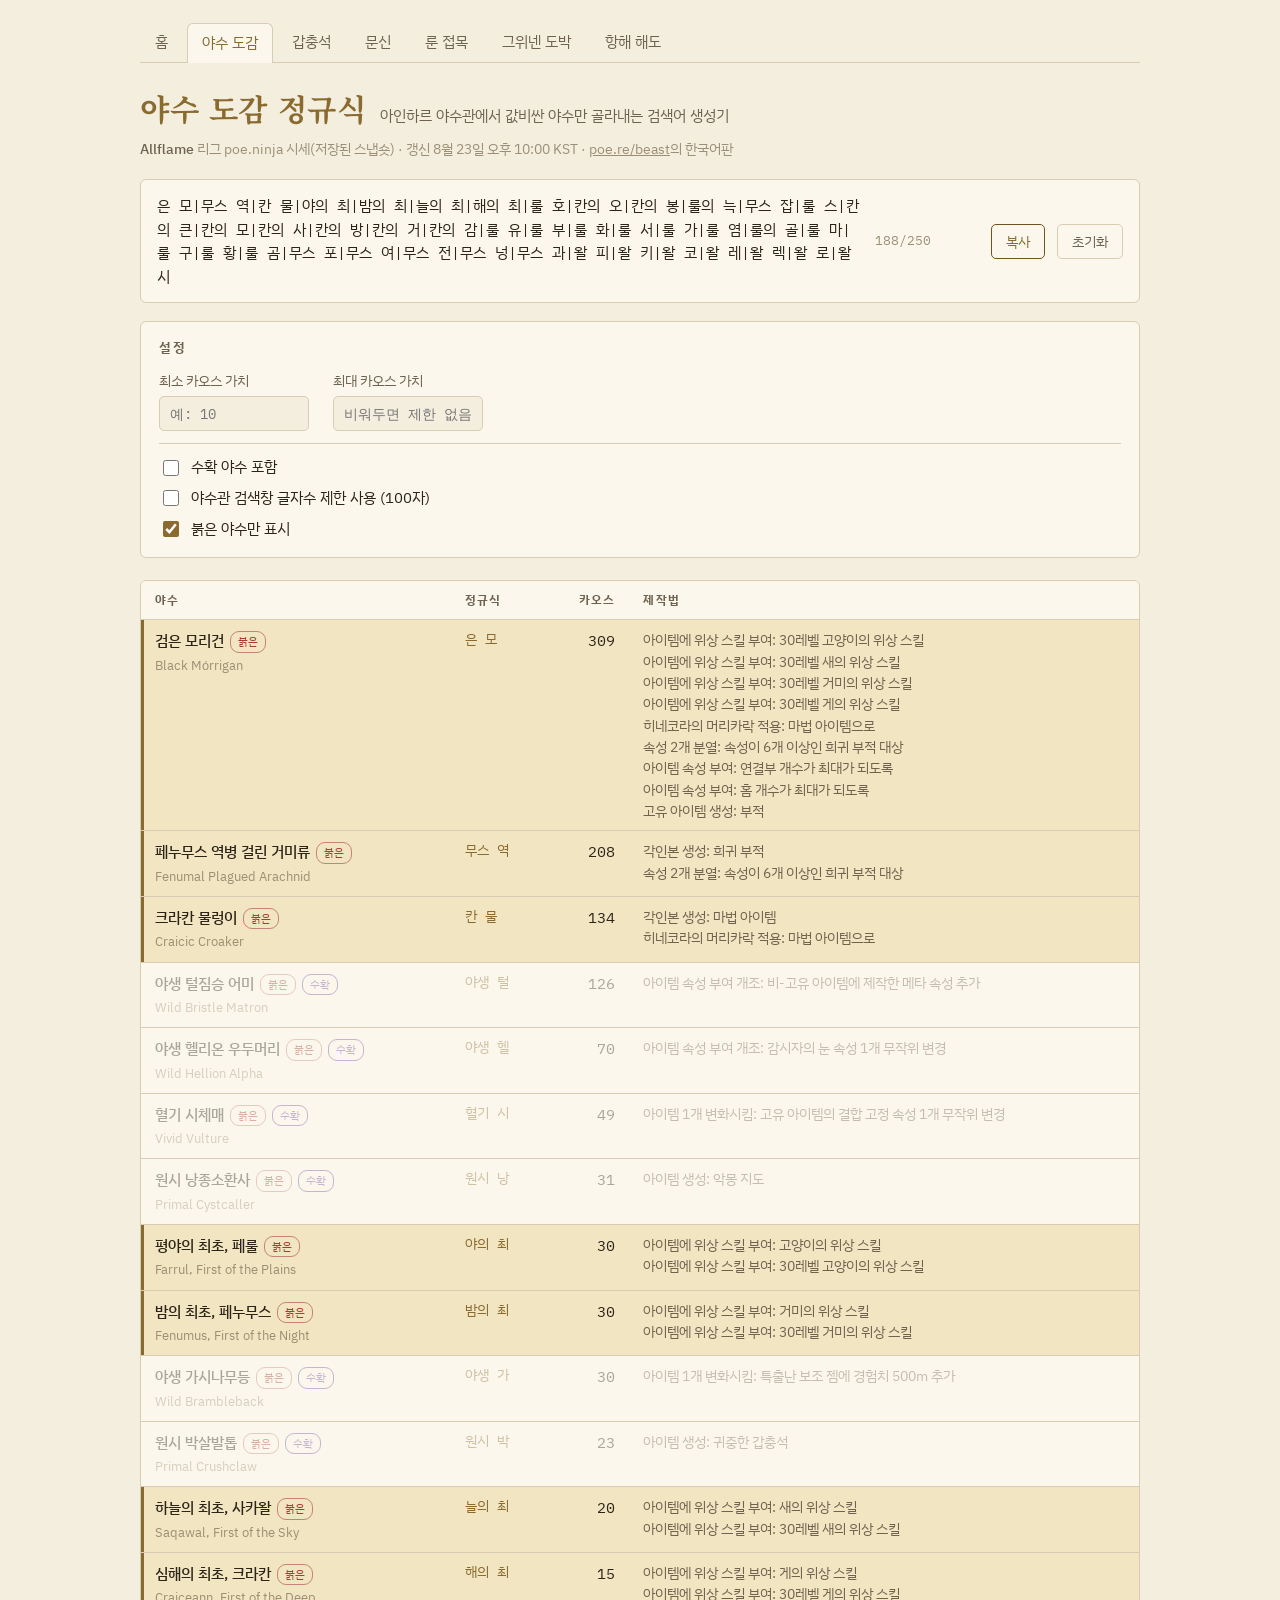
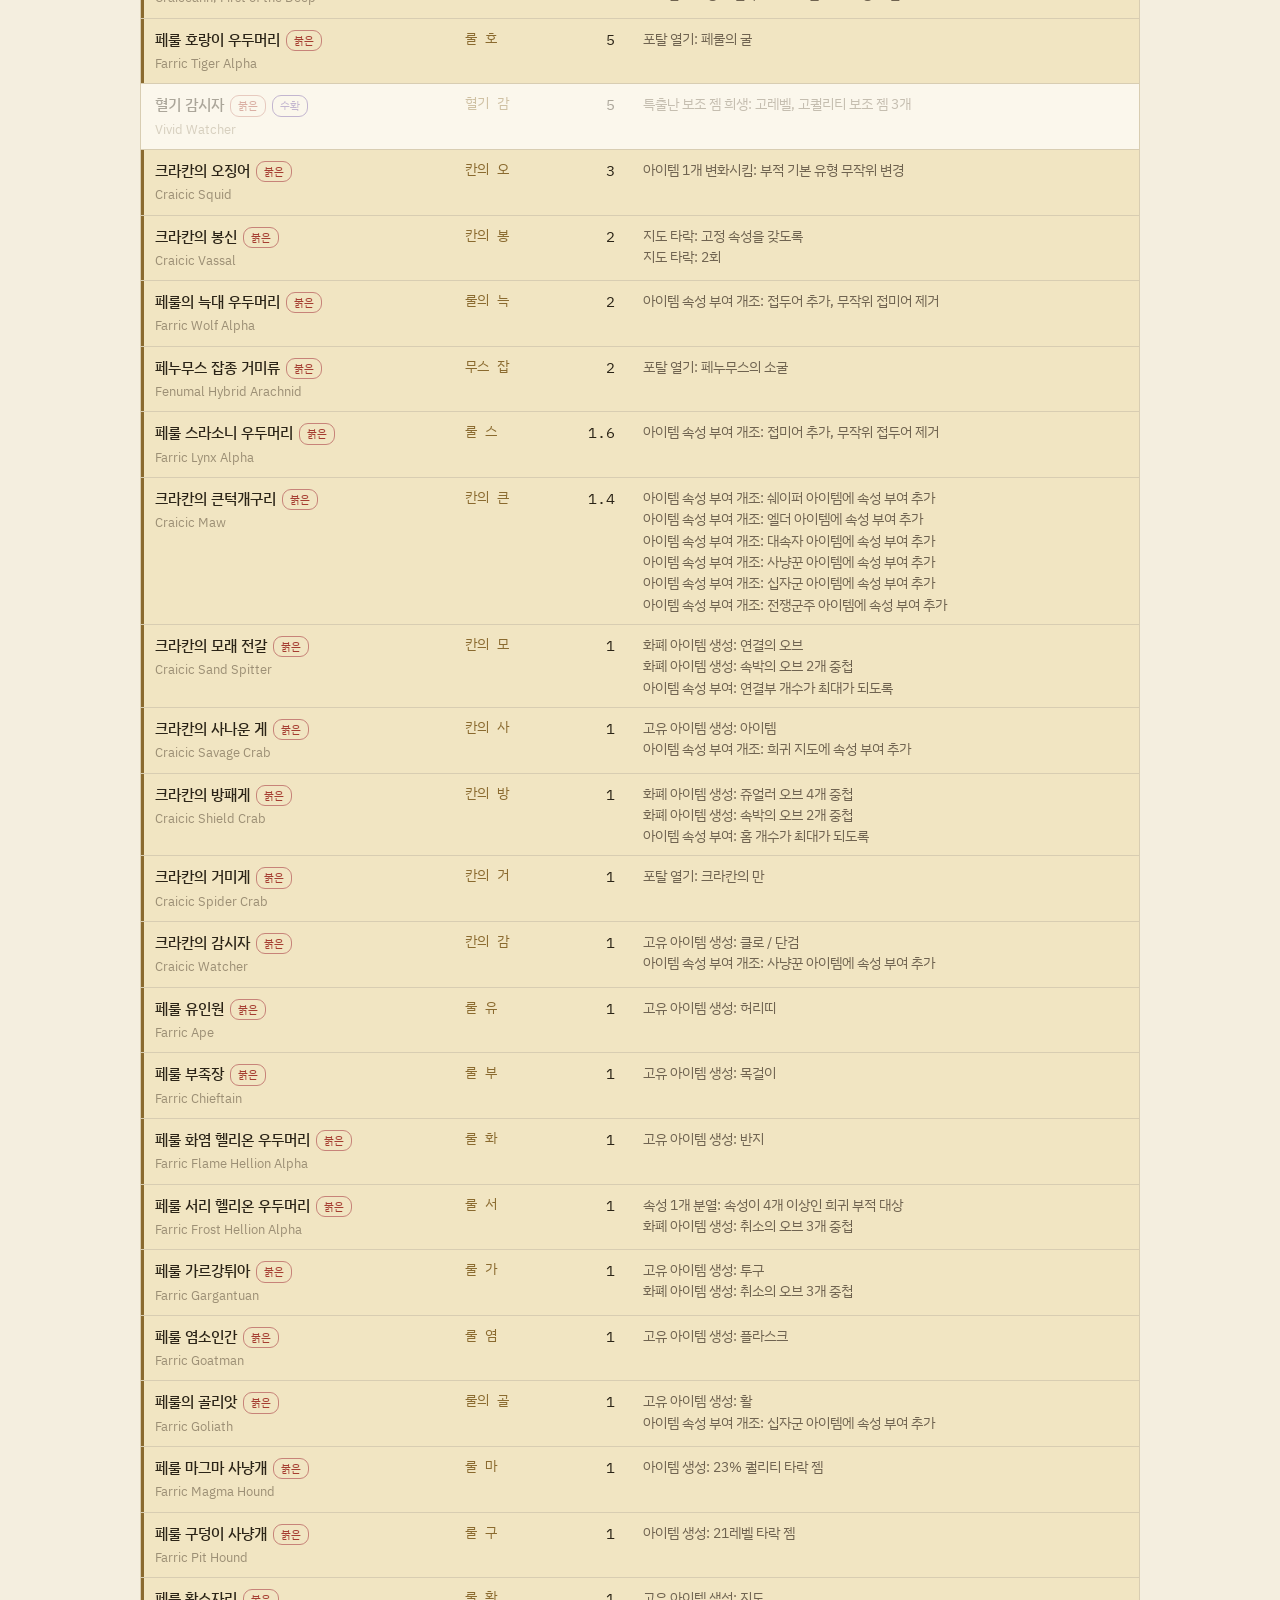
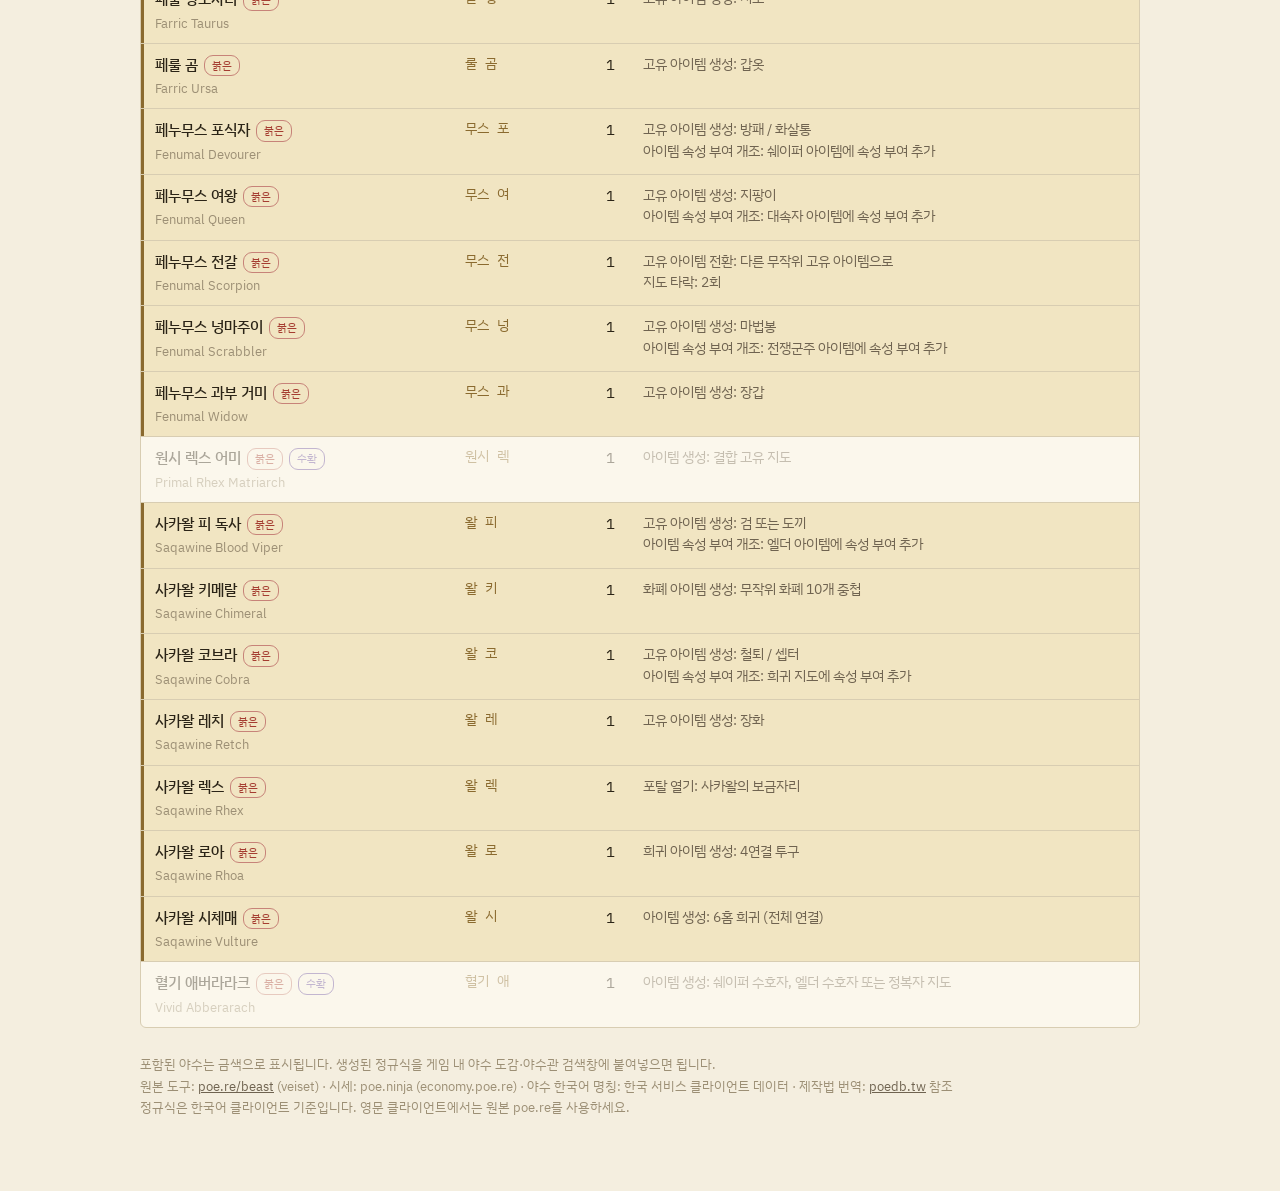
==== commit 15a85806: "야수 탭 정규식 따옴표 제거 — 야수 도감 창은 입력 전체를 단일 정규식으로 처리 - 따옴표가 정규식 리터럴로 해석되어 첫·끝 토큰이 오염되던 문제(칸의 모, 룰 황 미매칭 원인)" ====
--- a/beast.html
+++ b/beast.html
@@ -70,7 +70,7 @@
 </div>
 
 <script>
-const META = [{"en": "Acid Slitherer", "kr": "산성 미끄럼뱀", "regex": "성 미", "recipeKr": "—", "harvest": false, "red": false, "unsafe": false}, {"en": "Adolescent Rhex", "kr": "미숙한 렉스", "regex": "미숙한", "recipeKr": "—", "harvest": false, "red": false, "unsafe": false}, {"en": "Alpine Devil", "kr": "고산 악마", "regex": "산 악", "recipeKr": "—", "harvest": false, "red": false, "unsafe": false}, {"en": "Alpine Shaman", "kr": "고산 주술사", "regex": "산 주", "recipeKr": "—", "harvest": false, "red": false, "unsafe": false}, {"en": "Arakaali's Daughter", "kr": "아라칼리의 딸", "regex": "아라칼", "recipeKr": "—", "harvest": false, "red": false, "unsafe": false}, {"en": "Arctic Wolf", "kr": "한기의 늑대", "regex": "한기의", "recipeKr": "—", "harvest": false, "red": false, "unsafe": false}, {"en": "Armour Cruncher", "kr": "방어구 깨물이", "regex": "방어구", "recipeKr": "—", "harvest": false, "red": false, "unsafe": false}, {"en": "Avalanche Rider", "kr": "사태 기수", "regex": "태 기", "recipeKr": "—", "harvest": false, "red": false, "unsafe": false}, {"en": "Avian Retch", "kr": "구역질나는 새", "regex": "구역질", "recipeKr": "—", "harvest": false, "red": false, "unsafe": false}, {"en": "Barb Serpent", "kr": "가시 독사", "regex": "시 독", "recipeKr": "—", "harvest": false, "red": false, "unsafe": false}, {"en": "Barrow Ape", "kr": "무덤의 유인원", "regex": "무덤의", "recipeKr": "—", "harvest": false, "red": false, "unsafe": false}, {"en": "Bearded Devil", "kr": "염소인간 악마", "regex": "간 악", "recipeKr": "—", "harvest": false, "red": false, "unsafe": false}, {"en": "Bearded Shaman", "kr": "염소인간 주술사", "regex": "간 주", "recipeKr": "—", "harvest": false, "red": false, "unsafe": false}, {"en": "Bearded Skycaller", "kr": "염소인간 하늘소환사", "regex": "간 하", "recipeKr": "—", "harvest": false, "red": false, "unsafe": false}, {"en": "Black Mórrigan", "kr": "검은 모리건", "regex": "은 모", "recipeKr": "아이템에 위상 스킬 부여: 30레벨 고양이의 위상 스킬<br>아이템에 위상 스킬 부여: 30레벨 새의 위상 스킬<br>아이템에 위상 스킬 부여: 30레벨 거미의 위상 스킬<br>아이템에 위상 스킬 부여: 30레벨 게의 위상 스킬<br>히네코라의 머리카락 적용: 마법 아이템으로<br>속성 2개 분열: 속성이 6개 이상인 희귀 부적 대상<br>아이템 속성 부여: 연결부 개수가 최대가 되도록<br>아이템 속성 부여: 홈 개수가 최대가 되도록<br>고유 아이템 생성: 부적", "harvest": false, "red": true, "unsafe": false}, {"en": "Black Scorpion", "kr": "검은 전갈", "regex": "은 전", "recipeKr": "—", "harvest": false, "red": false, "unsafe": false}, {"en": "Bleached Crawler", "kr": "백색 파행 벌레", "regex": "색 파", "recipeKr": "—", "harvest": false, "red": false, "unsafe": false}, {"en": "Blood Ape", "kr": "피의 유인원", "regex": "피의 유", "recipeKr": "—", "harvest": false, "red": false, "unsafe": false}, {"en": "Blood Chieftain", "kr": "피의 부족장", "regex": "피의 부", "recipeKr": "—", "harvest": false, "red": false, "unsafe": false}, {"en": "Bone Cruncher", "kr": "뼈 깨물이", "regex": "뼈 깨", "recipeKr": "—", "harvest": false, "red": false, "unsafe": false}, {"en": "Bone Rhoa", "kr": "뼈 로아", "regex": "뼈 로", "recipeKr": "—", "harvest": false, "red": false, "unsafe": false}, {"en": "Bramble Cobra", "kr": "가시나무 코브라", "regex": "무 코", "recipeKr": "—", "harvest": false, "red": false, "unsafe": false}, {"en": "Brine Vassal", "kr": "염수의 봉신", "regex": "염수의", "recipeKr": "—", "harvest": false, "red": false, "unsafe": false}, {"en": "Brooding Tarantula", "kr": "음울한 타란툴라", "regex": "음울한", "recipeKr": "—", "harvest": false, "red": false, "unsafe": false}, {"en": "Carnage Ape", "kr": "학살의 유인원", "regex": "살의 유", "recipeKr": "—", "harvest": false, "red": false, "unsafe": false}, {"en": "Carnage Chieftain", "kr": "학살의 부족장", "regex": "살의 부", "recipeKr": "—", "harvest": false, "red": false, "unsafe": false}, {"en": "Carrion Burrower", "kr": "부패하는 굴착자", "regex": "는 굴", "recipeKr": "—", "harvest": false, "red": false, "unsafe": false}, {"en": "Carrion Queen", "kr": "부패하는 여왕", "regex": "는 여", "recipeKr": "—", "harvest": false, "red": false, "unsafe": false}, {"en": "Carrion Swarmer", "kr": "부패하는 무리", "regex": "는 무", "recipeKr": "—", "harvest": false, "red": false, "unsafe": false}, {"en": "Cave Beast", "kr": "동굴 야수", "regex": "굴 야", "recipeKr": "—", "harvest": false, "red": false, "unsafe": false}, {"en": "Cave Skitterer", "kr": "동굴 잽싼거미", "regex": "굴 잽", "recipeKr": "—", "harvest": false, "red": false, "unsafe": false}, {"en": "Cavern Drifter", "kr": "암굴 떠돌이", "regex": "굴 떠", "recipeKr": "—", "harvest": false, "red": false, "unsafe": false}, {"en": "Chimeric Croaker", "kr": "키메라 물렁이", "regex": "키메라", "recipeKr": "—", "harvest": false, "red": false, "unsafe": false}, {"en": "Chrome-infused Chimeral", "kr": "크롬 주입 키메랄", "regex": "입 키", "recipeKr": "—", "harvest": false, "red": false, "unsafe": false}, {"en": "Chrome-infused Croaker", "kr": "크롬 주입 물렁이", "regex": "입 물", "recipeKr": "—", "harvest": false, "red": false, "unsafe": false}, {"en": "Chrome-infused Goliath", "kr": "크롬 주입 골리앗", "regex": "입 골", "recipeKr": "—", "harvest": false, "red": false, "unsafe": false}, {"en": "Chrome-touched Chimeral", "kr": "크롬 도금 키메랄", "regex": "금 키", "recipeKr": "—", "harvest": false, "red": false, "unsafe": false}, {"en": "Chrome-touched Croaker", "kr": "크롬 도금 물렁이", "regex": "금 물", "recipeKr": "—", "harvest": false, "red": false, "unsafe": false}, {"en": "Chrome-touched Goliath", "kr": "크롬 도금 골리앗", "regex": "금 골", "recipeKr": "—", "harvest": false, "red": false, "unsafe": false}, {"en": "Colossus Crusher", "kr": "초대형 타쇄자", "regex": "초대형", "recipeKr": "—", "harvest": false, "red": false, "unsafe": false}, {"en": "Corrupted Arach", "kr": "타락한 거미", "regex": "한 거", "recipeKr": "—", "harvest": false, "red": false, "unsafe": false}, {"en": "Corrupted Beast", "kr": "타락한 야수", "regex": "한 야", "recipeKr": "—", "harvest": false, "red": false, "unsafe": false}, {"en": "Corrupted Rhoa", "kr": "타락한 로아", "regex": "한 로", "recipeKr": "—", "harvest": false, "red": false, "unsafe": false}, {"en": "Corrupted Spitter", "kr": "타락한 전갈", "regex": "한 전", "recipeKr": "—", "harvest": false, "red": false, "unsafe": false}, {"en": "Craiceann, First of the Deep", "kr": "심해의 최초, 크라칸", "regex": "해의 최", "recipeKr": "아이템에 위상 스킬 부여: 게의 위상 스킬<br>아이템에 위상 스킬 부여: 30레벨 게의 위상 스킬", "harvest": false, "red": true, "unsafe": false}, {"en": "Craicic Croaker", "kr": "크라칸 물렁이", "regex": "칸 물", "recipeKr": "각인본 생성: 마법 아이템<br>히네코라의 머리카락 적용: 마법 아이템으로", "harvest": false, "red": true, "unsafe": false}, {"en": "Craicic Maw", "kr": "크라칸의 큰턱개구리", "regex": "칸의 큰", "recipeKr": "아이템 속성 부여 개조: 쉐이퍼 아이템에 속성 부여 추가<br>아이템 속성 부여 개조: 엘더 아이템에 속성 부여 추가<br>아이템 속성 부여 개조: 대속자 아이템에 속성 부여 추가<br>아이템 속성 부여 개조: 사냥꾼 아이템에 속성 부여 추가<br>아이템 속성 부여 개조: 십자군 아이템에 속성 부여 추가<br>아이템 속성 부여 개조: 전쟁군주 아이템에 속성 부여 추가", "harvest": false, "red": true, "unsafe": false}, {"en": "Craicic Sand Spitter", "kr": "크라칸의 모래 전갈", "regex": "칸의 모", "recipeKr": "화폐 아이템 생성: 연결의 오브<br>화폐 아이템 생성: 속박의 오브 2개 중첩<br>아이템 속성 부여: 연결부 개수가 최대가 되도록", "harvest": false, "red": true, "unsafe": false}, {"en": "Craicic Savage Crab", "kr": "크라칸의 사나운 게", "regex": "칸의 사", "recipeKr": "고유 아이템 생성: 아이템<br>아이템 속성 부여 개조: 희귀 지도에 속성 부여 추가", "harvest": false, "red": true, "unsafe": false}, {"en": "Craicic Shield Crab", "kr": "크라칸의 방패게", "regex": "칸의 방", "recipeKr": "화폐 아이템 생성: 쥬얼러 오브 4개 중첩<br>화폐 아이템 생성: 속박의 오브 2개 중첩<br>아이템 속성 부여: 홈 개수가 최대가 되도록", "harvest": false, "red": true, "unsafe": false}, {"en": "Craicic Spider Crab", "kr": "크라칸의 거미게", "regex": "칸의 거", "recipeKr": "포탈 열기: 크라칸의 만", "harvest": false, "red": true, "unsafe": false}, {"en": "Craicic Squid", "kr": "크라칸의 오징어", "regex": "칸의 오", "recipeKr": "아이템 1개 변화시킴: 부적 기본 유형 무작위 변경", "harvest": false, "red": true, "unsafe": false}, {"en": "Craicic Vassal", "kr": "크라칸의 봉신", "regex": "칸의 봉", "recipeKr": "지도 타락: 고정 속성을 갖도록<br>지도 타락: 2회", "harvest": false, "red": true, "unsafe": false}, {"en": "Craicic Watcher", "kr": "크라칸의 감시자", "regex": "칸의 감", "recipeKr": "고유 아이템 생성: 클로 / 단검<br>아이템 속성 부여 개조: 사냥꾼 아이템에 속성 부여 추가", "harvest": false, "red": true, "unsafe": false}, {"en": "Crustacean Sniper", "kr": "갑각류 저격충", "regex": "류 저", "recipeKr": "—", "harvest": false, "red": false, "unsafe": false}, {"en": "Crypt Ambusher", "kr": "지하실 매복자", "regex": "실 매", "recipeKr": "—", "harvest": false, "red": false, "unsafe": false}, {"en": "Crypt Weaver", "kr": "지하실 직공", "regex": "실 직", "recipeKr": "—", "harvest": false, "red": false, "unsafe": false}, {"en": "Cursed Spawn", "kr": "저주받은 유충", "regex": "저주받", "recipeKr": "—", "harvest": false, "red": false, "unsafe": false}, {"en": "Deep Crustacean", "kr": "심층 갑각류", "regex": "층 갑", "recipeKr": "—", "harvest": false, "red": false, "unsafe": false}, {"en": "Devourer", "kr": "포식자", "regex": "", "recipeKr": "—", "harvest": false, "red": false, "unsafe": true}, {"en": "Dirt Scrabbler", "kr": "흙 넝마주이", "regex": "흙 넝", "recipeKr": "—", "harvest": false, "red": false, "unsafe": false}, {"en": "Dread Primate", "kr": "공포의 영장류", "regex": "공포의", "recipeKr": "—", "harvest": false, "red": false, "unsafe": false}, {"en": "Dune Hellion", "kr": "사구 헬리온", "regex": "구 헬", "recipeKr": "—", "harvest": false, "red": false, "unsafe": false}, {"en": "Dust Scrabbler", "kr": "먼지 넝마주이", "regex": "지 넝", "recipeKr": "—", "harvest": false, "red": false, "unsafe": false}, {"en": "Enraptured Arachnid", "kr": "도취된 거미류", "regex": "된 거", "recipeKr": "—", "harvest": false, "red": false, "unsafe": false}, {"en": "Enraptured Beast", "kr": "도취된 야수", "regex": "된 야", "recipeKr": "—", "harvest": false, "red": false, "unsafe": false}, {"en": "Enraptured Crab", "kr": "도취된 게", "regex": "취된 게", "recipeKr": "—", "harvest": false, "red": false, "unsafe": false}, {"en": "Enslaved Hellion", "kr": "노예 헬리온", "regex": "예 헬", "recipeKr": "—", "harvest": false, "red": false, "unsafe": false}, {"en": "Escaped Rhex", "kr": "탈출한 렉스", "regex": "탈출한", "recipeKr": "—", "harvest": false, "red": false, "unsafe": false}, {"en": "Farric Ape", "kr": "페룰 유인원", "regex": "룰 유", "recipeKr": "고유 아이템 생성: 허리띠", "harvest": false, "red": true, "unsafe": false}, {"en": "Farric Chieftain", "kr": "페룰 부족장", "regex": "룰 부", "recipeKr": "고유 아이템 생성: 목걸이", "harvest": false, "red": true, "unsafe": false}, {"en": "Farric Flame Hellion Alpha", "kr": "페룰 화염 헬리온 우두머리", "regex": "룰 화", "recipeKr": "고유 아이템 생성: 반지", "harvest": false, "red": true, "unsafe": false}, {"en": "Farric Frost Hellion Alpha", "kr": "페룰 서리 헬리온 우두머리", "regex": "룰 서", "recipeKr": "속성 1개 분열: 속성이 4개 이상인 희귀 부적 대상<br>화폐 아이템 생성: 취소의 오브 3개 중첩", "harvest": false, "red": true, "unsafe": false}, {"en": "Farric Gargantuan", "kr": "페룰 가르강튀아", "regex": "룰 가", "recipeKr": "고유 아이템 생성: 투구<br>화폐 아이템 생성: 취소의 오브 3개 중첩", "harvest": false, "red": true, "unsafe": false}, {"en": "Farric Goatman", "kr": "페룰 염소인간", "regex": "룰 염", "recipeKr": "고유 아이템 생성: 플라스크", "harvest": false, "red": true, "unsafe": false}, {"en": "Farric Goliath", "kr": "페룰의 골리앗", "regex": "룰의 골", "recipeKr": "고유 아이템 생성: 활<br>아이템 속성 부여 개조: 십자군 아이템에 속성 부여 추가", "harvest": false, "red": true, "unsafe": false}, {"en": "Farric Lynx Alpha", "kr": "페룰 스라소니 우두머리", "regex": "룰 스", "recipeKr": "아이템 속성 부여 개조: 접미어 추가, 무작위 접두어 제거", "harvest": false, "red": true, "unsafe": false}, {"en": "Farric Magma Hound", "kr": "페룰 마그마 사냥개", "regex": "룰 마", "recipeKr": "아이템 생성: 23% 퀄리티 타락 젬", "harvest": false, "red": true, "unsafe": false}, {"en": "Farric Pit Hound", "kr": "페룰 구덩이 사냥개", "regex": "룰 구", "recipeKr": "아이템 생성: 21레벨 타락 젬", "harvest": false, "red": true, "unsafe": false}, {"en": "Farric Taurus", "kr": "페룰 황소자리", "regex": "룰 황", "recipeKr": "고유 아이템 생성: 지도", "harvest": false, "red": true, "unsafe": false}, {"en": "Farric Tiger Alpha", "kr": "페룰 호랑이 우두머리", "regex": "룰 호", "recipeKr": "포탈 열기: 페룰의 굴", "harvest": false, "red": true, "unsafe": false}, {"en": "Farric Ursa", "kr": "페룰 곰", "regex": "룰 곰", "recipeKr": "고유 아이템 생성: 갑옷", "harvest": false, "red": true, "unsafe": false}, {"en": "Farric Wolf Alpha", "kr": "페룰의 늑대 우두머리", "regex": "룰의 늑", "recipeKr": "아이템 속성 부여 개조: 접두어 추가, 무작위 접미어 제거", "harvest": false, "red": true, "unsafe": false}, {"en": "Farrul, First of the Plains", "kr": "평야의 최초, 페룰", "regex": "야의 최", "recipeKr": "아이템에 위상 스킬 부여: 고양이의 위상 스킬<br>아이템에 위상 스킬 부여: 30레벨 고양이의 위상 스킬", "harvest": false, "red": true, "unsafe": false}, {"en": "Fenumal Devourer", "kr": "페누무스 포식자", "regex": "무스 포", "recipeKr": "고유 아이템 생성: 방패 / 화살통<br>아이템 속성 부여 개조: 쉐이퍼 아이템에 속성 부여 추가", "harvest": false, "red": true, "unsafe": false}, {"en": "Fenumal Hybrid Arachnid", "kr": "페누무스 잡종 거미류", "regex": "무스 잡", "recipeKr": "포탈 열기: 페누무스의 소굴", "harvest": false, "red": true, "unsafe": false}, {"en": "Fenumal Plagued Arachnid", "kr": "페누무스 역병 걸린 거미류", "regex": "무스 역", "recipeKr": "각인본 생성: 희귀 부적<br>속성 2개 분열: 속성이 6개 이상인 희귀 부적 대상", "harvest": false, "red": true, "unsafe": false}, {"en": "Fenumal Queen", "kr": "페누무스 여왕", "regex": "무스 여", "recipeKr": "고유 아이템 생성: 지팡이<br>아이템 속성 부여 개조: 대속자 아이템에 속성 부여 추가", "harvest": false, "red": true, "unsafe": false}, {"en": "Fenumal Scorpion", "kr": "페누무스 전갈", "regex": "무스 전", "recipeKr": "고유 아이템 전환: 다른 무작위 고유 아이템으로<br>지도 타락: 2회", "harvest": false, "red": true, "unsafe": false}, {"en": "Fenumal Scrabbler", "kr": "페누무스 넝마주이", "regex": "무스 넝", "recipeKr": "고유 아이템 생성: 마법봉<br>아이템 속성 부여 개조: 전쟁군주 아이템에 속성 부여 추가", "harvest": false, "red": true, "unsafe": false}, {"en": "Fenumal Widow", "kr": "페누무스 과부 거미", "regex": "무스 과", "recipeKr": "고유 아이템 생성: 장갑", "harvest": false, "red": true, "unsafe": false}, {"en": "Fenumus, First of the Night", "kr": "밤의 최초, 페누무스", "regex": "밤의 최", "recipeKr": "아이템에 위상 스킬 부여: 거미의 위상 스킬<br>아이템에 위상 스킬 부여: 30레벨 거미의 위상 스킬", "harvest": false, "red": true, "unsafe": false}, {"en": "Feral Chimeral", "kr": "야생 키메랄", "regex": "생 키", "recipeKr": "—", "harvest": false, "red": false, "unsafe": false}, {"en": "Feral Fowl", "kr": "야생닭", "regex": "야생닭", "recipeKr": "—", "harvest": false, "red": false, "unsafe": false}, {"en": "Fetid Maw", "kr": "악취 나는 큰턱개구리", "regex": "취 나", "recipeKr": "—", "harvest": false, "red": false, "unsafe": false}, {"en": "Fighting Bull", "kr": "싸움소", "regex": "싸움소", "recipeKr": "—", "harvest": false, "red": false, "unsafe": false}, {"en": "Filth Maw", "kr": "오물 큰턱개구리", "regex": "물 큰", "recipeKr": "—", "harvest": false, "red": false, "unsafe": false}, {"en": "Flame Hellion", "kr": "화염 헬리온", "regex": "", "recipeKr": "—", "harvest": false, "red": false, "unsafe": true}, {"en": "Forest Beast", "kr": "숲 야수", "regex": "숲 야", "recipeKr": "—", "harvest": false, "red": false, "unsafe": false}, {"en": "Freezing Wolf", "kr": "동결 늑대", "regex": "결 늑", "recipeKr": "—", "harvest": false, "red": false, "unsafe": false}, {"en": "Fury Hound", "kr": "광분한 사냥개", "regex": "광분한", "recipeKr": "—", "harvest": false, "red": false, "unsafe": false}, {"en": "Glade Mamba", "kr": "풀숲 큰독사", "regex": "숲 큰", "recipeKr": "—", "harvest": false, "red": false, "unsafe": false}, {"en": "Gluttonous Gull", "kr": "걸신들린 갈매기", "regex": "걸신들", "recipeKr": "—", "harvest": false, "red": false, "unsafe": false}, {"en": "Goatman", "kr": "염소인간", "regex": "", "recipeKr": "—", "harvest": false, "red": false, "unsafe": true}, {"en": "Goatman Fire-raiser", "kr": "염소인간 방화범", "regex": "간 방", "recipeKr": "—", "harvest": false, "red": false, "unsafe": false}, {"en": "Goatman Shaman", "kr": "염소인간 주술사", "regex": "간 주", "recipeKr": "—", "harvest": false, "red": false, "unsafe": false}, {"en": "Goatman Stomper", "kr": "염소인간 반항자", "regex": "간 반", "recipeKr": "—", "harvest": false, "red": false, "unsafe": false}, {"en": "Granite Eater", "kr": "화강암 포식자", "regex": "화강암", "recipeKr": "—", "harvest": false, "red": false, "unsafe": false}, {"en": "Gravel Eater", "kr": "자갈 포식자", "regex": "갈 포", "recipeKr": "—", "harvest": false, "red": false, "unsafe": false}, {"en": "Grazing Taurus", "kr": "식사하는 황소자리", "regex": "식사하", "recipeKr": "—", "harvest": false, "red": false, "unsafe": false}, {"en": "Hairy Bonecruncher", "kr": "털투성이 뼈깨물이", "regex": "털투성", "recipeKr": "—", "harvest": false, "red": false, "unsafe": false}, {"en": "Hatchling", "kr": "새끼거미", "regex": "새끼거", "recipeKr": "—", "harvest": false, "red": false, "unsafe": false}, {"en": "Hill Devil", "kr": "언덕 악마", "regex": "덕 악", "recipeKr": "—", "harvest": false, "red": false, "unsafe": false}, {"en": "Host Adder", "kr": "숙주 살무사", "regex": "주 살", "recipeKr": "—", "harvest": false, "red": false, "unsafe": false}, {"en": "Host Chieftain", "kr": "숙주 부족장", "regex": "주 부", "recipeKr": "—", "harvest": false, "red": false, "unsafe": false}, {"en": "Host Cobra", "kr": "숙주 코브라", "regex": "주 코", "recipeKr": "—", "harvest": false, "red": false, "unsafe": false}, {"en": "Hybrid Arachnid", "kr": "잡종 거미류", "regex": "", "recipeKr": "—", "harvest": false, "red": false, "unsafe": true}, {"en": "Infested Ape", "kr": "감염된 유인원", "regex": "된 유", "recipeKr": "—", "harvest": false, "red": false, "unsafe": false}, {"en": "Infested Crab", "kr": "감염된 게", "regex": "염된 게", "recipeKr": "—", "harvest": false, "red": false, "unsafe": false}, {"en": "Infested Crawler", "kr": "감염된 파행 벌레", "regex": "감염된 파", "recipeKr": "—", "harvest": false, "red": false, "unsafe": false}, {"en": "Infested Maw", "kr": "감염된 큰턱개구리", "regex": "된 큰", "recipeKr": "—", "harvest": false, "red": false, "unsafe": false}, {"en": "Infested Rhoa", "kr": "감염된 로아", "regex": "된 로", "recipeKr": "—", "harvest": false, "red": false, "unsafe": false}, {"en": "Infested Serpent", "kr": "감염된 독사", "regex": "된 독", "recipeKr": "—", "harvest": false, "red": false, "unsafe": false}, {"en": "Infested Skitterer", "kr": "감염된 잽싼거미", "regex": "된 잽", "recipeKr": "—", "harvest": false, "red": false, "unsafe": false}, {"en": "Infested Tunnelfiend", "kr": "감염된 터널마귀", "regex": "된 터", "recipeKr": "—", "harvest": false, "red": false, "unsafe": false}, {"en": "Infested Ursa", "kr": "감염된 곰", "regex": "된 곰", "recipeKr": "—", "harvest": false, "red": false, "unsafe": false}, {"en": "Infested Vulture", "kr": "감염된 시체매", "regex": "된 시", "recipeKr": "—", "harvest": false, "red": false, "unsafe": false}, {"en": "Ink Spinner", "kr": "잉크 거미", "regex": "크 거", "recipeKr": "—", "harvest": false, "red": false, "unsafe": false}, {"en": "Leaping Spider", "kr": "도약 거미", "regex": "약 거", "recipeKr": "—", "harvest": false, "red": false, "unsafe": false}, {"en": "Lowlands Hopper", "kr": "저지대 깡총이", "regex": "저지대", "recipeKr": "—", "harvest": false, "red": false, "unsafe": false}, {"en": "Lurking Venom", "kr": "도사리는 독액", "regex": "도사리", "recipeKr": "—", "harvest": false, "red": false, "unsafe": false}, {"en": "Maternal Rhex", "kr": "어미 렉스", "regex": "미 렉", "recipeKr": "—", "harvest": false, "red": false, "unsafe": false}, {"en": "Merveil's Attendant", "kr": "머베일의 수행원", "regex": "수행원", "recipeKr": "—", "harvest": false, "red": false, "unsafe": false}, {"en": "Merveil's Blessed", "kr": "머베일에 축복받은 자", "regex": "에 축", "recipeKr": "—", "harvest": false, "red": false, "unsafe": false}, {"en": "Merveil's Chosen", "kr": "머베일에 선택받은 자", "regex": "에 선", "recipeKr": "—", "harvest": false, "red": false, "unsafe": false}, {"en": "Merveil's Daughter", "kr": "머베일의 딸", "regex": "일의 딸", "recipeKr": "—", "harvest": false, "red": false, "unsafe": false}, {"en": "Merveil's Favoured", "kr": "머베일의 총애자", "regex": "의 총", "recipeKr": "—", "harvest": false, "red": false, "unsafe": false}, {"en": "Merveil's Retainer", "kr": "머베일의 신하", "regex": "의 신", "recipeKr": "—", "harvest": false, "red": false, "unsafe": false}, {"en": "Mindless Scavenger", "kr": "무심한 청소부", "regex": "무심한", "recipeKr": "—", "harvest": false, "red": false, "unsafe": false}, {"en": "Mountain Hellion", "kr": "산맥 헬리온", "regex": "", "recipeKr": "—", "harvest": false, "red": false, "unsafe": true}, {"en": "Mountain Hellion Alpha", "kr": "산맥 헬리온 우두머리", "regex": "맥 헬리온 우", "recipeKr": "—", "harvest": false, "red": false, "unsafe": false}, {"en": "Mountain Lynx", "kr": "산맥 스라소니", "regex": "맥 스", "recipeKr": "—", "harvest": false, "red": false, "unsafe": false}, {"en": "Murk Runner", "kr": "암흑 질주자", "regex": "흑 질", "recipeKr": "—", "harvest": false, "red": false, "unsafe": false}, {"en": "Mutant Arach", "kr": "변종 거미", "regex": "변종 거", "recipeKr": "—", "harvest": false, "red": false, "unsafe": false}, {"en": "Night Adder", "kr": "밤 살무사", "regex": "밤 살", "recipeKr": "—", "harvest": false, "red": false, "unsafe": false}, {"en": "Noxious Tarantula", "kr": "유독성 타란툴라", "regex": "유독성", "recipeKr": "—", "harvest": false, "red": false, "unsafe": false}, {"en": "Obsidian Eater", "kr": "흑요석 포식자", "regex": "흑요석", "recipeKr": "—", "harvest": false, "red": false, "unsafe": false}, {"en": "Parasite", "kr": "기생충", "regex": "", "recipeKr": "—", "harvest": false, "red": false, "unsafe": true}, {"en": "Pitbull Demon", "kr": "투견 악마", "regex": "견 악", "recipeKr": "—", "harvest": false, "red": false, "unsafe": false}, {"en": "Plagued Arachnid", "kr": "역병 걸린 거미류", "regex": "", "recipeKr": "—", "harvest": false, "red": false, "unsafe": true}, {"en": "Plated Parasite", "kr": "판금 기생충", "regex": "금 기", "recipeKr": "—", "harvest": false, "red": false, "unsafe": false}, {"en": "Plumed Chimeral", "kr": "깃털 키메랄", "regex": "털 키", "recipeKr": "—", "harvest": false, "red": false, "unsafe": false}, {"en": "Plummeting Ursa", "kr": "곤두박질 곰", "regex": "곤두박", "recipeKr": "—", "harvest": false, "red": false, "unsafe": false}, {"en": "Porcupine Goliath", "kr": "호저 골리앗", "regex": "저 골", "recipeKr": "—", "harvest": false, "red": false, "unsafe": false}, {"en": "Predatory Scorpion", "kr": "육식 전갈", "regex": "식 전", "recipeKr": "—", "harvest": false, "red": false, "unsafe": false}, {"en": "Primal Crushclaw", "kr": "원시 박살발톱", "regex": "원시 박", "recipeKr": "아이템 생성: 귀중한 갑충석", "harvest": true, "red": true, "unsafe": false}, {"en": "Primal Cystcaller", "kr": "원시 낭종소환사", "regex": "원시 낭", "recipeKr": "아이템 생성: 악몽 지도", "harvest": true, "red": true, "unsafe": false}, {"en": "Primal Rhex Matriarch", "kr": "원시 렉스 어미", "regex": "원시 렉", "recipeKr": "아이템 생성: 결합 고유 지도", "harvest": true, "red": true, "unsafe": false}, {"en": "Purge Hound", "kr": "숙청 사냥개", "regex": "청 사", "recipeKr": "—", "harvest": false, "red": false, "unsafe": false}, {"en": "Ravenous Parasite", "kr": "굶주린 기생충", "regex": "굶주린", "recipeKr": "—", "harvest": false, "red": false, "unsafe": false}, {"en": "Rhoa Mare", "kr": "암컷 로아", "regex": "암컷 로", "recipeKr": "—", "harvest": false, "red": false, "unsafe": false}, {"en": "Rock Spitter", "kr": "바위 전갈", "regex": "위 전", "recipeKr": "—", "harvest": false, "red": false, "unsafe": false}, {"en": "Rooster Fiend", "kr": "수탉 마귀", "regex": "탉 마", "recipeKr": "—", "harvest": false, "red": false, "unsafe": false}, {"en": "Rotting Vulture", "kr": "썩어가는 시체매", "regex": "썩어가", "recipeKr": "—", "harvest": false, "red": false, "unsafe": false}, {"en": "Ruins Hellion", "kr": "유적 헬리온", "regex": "적 헬", "recipeKr": "—", "harvest": false, "red": false, "unsafe": false}, {"en": "Sand Leaper", "kr": "모래 뜀박이", "regex": "래 뜀", "recipeKr": "—", "harvest": false, "red": false, "unsafe": false}, {"en": "Sand Scorpion", "kr": "모래 전갈", "regex": "", "recipeKr": "—", "harvest": false, "red": false, "unsafe": true}, {"en": "Sand Serpent", "kr": "모래 독사", "regex": "래 독", "recipeKr": "—", "harvest": false, "red": false, "unsafe": false}, {"en": "Sand Skitterer", "kr": "모래 잽싼거미", "regex": "래 잽", "recipeKr": "—", "harvest": false, "red": false, "unsafe": false}, {"en": "Saqawal, First of the Sky", "kr": "하늘의 최초, 사카왈", "regex": "늘의 최", "recipeKr": "아이템에 위상 스킬 부여: 새의 위상 스킬<br>아이템에 위상 스킬 부여: 30레벨 새의 위상 스킬", "harvest": false, "red": true, "unsafe": false}, {"en": "Saqawine Blood Viper", "kr": "사카왈 피 독사", "regex": "왈 피", "recipeKr": "고유 아이템 생성: 검 또는 도끼<br>아이템 속성 부여 개조: 엘더 아이템에 속성 부여 추가", "harvest": false, "red": true, "unsafe": false}, {"en": "Saqawine Chimeral", "kr": "사카왈 키메랄", "regex": "왈 키", "recipeKr": "화폐 아이템 생성: 무작위 화폐 10개 중첩", "harvest": false, "red": true, "unsafe": false}, {"en": "Saqawine Cobra", "kr": "사카왈 코브라", "regex": "왈 코", "recipeKr": "고유 아이템 생성: 철퇴 / 셉터<br>아이템 속성 부여 개조: 희귀 지도에 속성 부여 추가", "harvest": false, "red": true, "unsafe": false}, {"en": "Saqawine Retch", "kr": "사카왈 레치", "regex": "왈 레", "recipeKr": "고유 아이템 생성: 장화", "harvest": false, "red": true, "unsafe": false}, {"en": "Saqawine Rhex", "kr": "사카왈 렉스", "regex": "왈 렉", "recipeKr": "포탈 열기: 사카왈의 보금자리", "harvest": false, "red": true, "unsafe": false}, {"en": "Saqawine Rhoa", "kr": "사카왈 로아", "regex": "왈 로", "recipeKr": "희귀 아이템 생성: 4연결 투구", "harvest": false, "red": true, "unsafe": false}, {"en": "Saqawine Vulture", "kr": "사카왈 시체매", "regex": "왈 시", "recipeKr": "아이템 생성: 6홈 희귀 (전체 연결)", "harvest": false, "red": true, "unsafe": false}, {"en": "Savage Crab", "kr": "사나운 게", "regex": "", "recipeKr": "—", "harvest": false, "red": false, "unsafe": true}, {"en": "Scalding Arachnid", "kr": "뜨거운 거미류", "regex": "뜨거운", "recipeKr": "—", "harvest": false, "red": false, "unsafe": false}, {"en": "Scavenging Vulture", "kr": "청소하는 시체매", "regex": "청소하", "recipeKr": "—", "harvest": false, "red": false, "unsafe": false}, {"en": "Scum Crawler", "kr": "쓰레기 파행 벌레", "regex": "쓰레기", "recipeKr": "—", "harvest": false, "red": false, "unsafe": false}, {"en": "Sewage Crawler", "kr": "오염된 파행 벌레", "regex": "오염된", "recipeKr": "—", "harvest": false, "red": false, "unsafe": false}, {"en": "Sewer Drifter", "kr": "하수도 떠돌이", "regex": "하수도", "recipeKr": "—", "harvest": false, "red": false, "unsafe": false}, {"en": "Shackled Hellion", "kr": "족쇄 찬 헬리온", "regex": "쇄 찬", "recipeKr": "—", "harvest": false, "red": false, "unsafe": false}, {"en": "Shaggy Monstrosity", "kr": "털북숭이 괴수", "regex": "털북숭", "recipeKr": "—", "harvest": false, "red": false, "unsafe": false}, {"en": "Singing Siren", "kr": "노래하는 사이렌", "regex": "노래하", "recipeKr": "—", "harvest": false, "red": false, "unsafe": false}, {"en": "Skeletal Beast", "kr": "해골 야수", "regex": "골 야", "recipeKr": "—", "harvest": false, "red": false, "unsafe": false}, {"en": "Slimy Nemesis", "kr": "물컹한 천벌", "regex": "물컹한", "recipeKr": "—", "harvest": false, "red": false, "unsafe": false}, {"en": "Snow Wolf", "kr": "눈 늑대", "regex": "눈 늑", "recipeKr": "—", "harvest": false, "red": false, "unsafe": false}, {"en": "Soulless Watcher", "kr": "영혼 없는 감시자", "regex": "혼 없", "recipeKr": "—", "harvest": false, "red": false, "unsafe": false}, {"en": "Spindle Spider", "kr": "물레 거미", "regex": "레 거", "recipeKr": "—", "harvest": false, "red": false, "unsafe": false}, {"en": "Spine Serpent", "kr": "척추 독사", "regex": "추 독", "recipeKr": "—", "harvest": false, "red": false, "unsafe": false}, {"en": "Spitting Parasite", "kr": "뱉는 기생충", "regex": "는 기", "recipeKr": "—", "harvest": false, "red": false, "unsafe": false}, {"en": "Stygian Ape", "kr": "명계의 유인원", "regex": "계의 유", "recipeKr": "—", "harvest": false, "red": false, "unsafe": false}, {"en": "Stygian Silverback", "kr": "명계의 수컷고릴라", "regex": "수컷고", "recipeKr": "—", "harvest": false, "red": false, "unsafe": false}, {"en": "Sulphuric Scorpion", "kr": "유황 전갈", "regex": "황 전", "recipeKr": "—", "harvest": false, "red": false, "unsafe": false}, {"en": "Sulphurspawn", "kr": "유황유충", "regex": "", "recipeKr": "—", "harvest": false, "red": false, "unsafe": true}, {"en": "Swarthy Mollusc", "kr": "거뭇한 연체류", "regex": "거뭇한", "recipeKr": "—", "harvest": false, "red": false, "unsafe": false}, {"en": "Talon Archer", "kr": "발톱 궁수", "regex": "톱 궁", "recipeKr": "—", "harvest": false, "red": false, "unsafe": false}, {"en": "Tercel Rhoa", "kr": "수컷 로아", "regex": "수컷 로", "recipeKr": "—", "harvest": false, "red": false, "unsafe": false}, {"en": "Thicket Hulk", "kr": "잡목림 거대 곰", "regex": "잡목림", "recipeKr": "—", "harvest": false, "red": false, "unsafe": false}, {"en": "Toxic Crawler", "kr": "맹독성 파행 벌레", "regex": "맹독성", "recipeKr": "—", "harvest": false, "red": false, "unsafe": false}, {"en": "Tunnelfiend", "kr": "터널마귀", "regex": "", "recipeKr": "—", "harvest": false, "red": false, "unsafe": true}, {"en": "Vaal Recluse", "kr": "바알 은자", "regex": "알 은", "recipeKr": "—", "harvest": false, "red": false, "unsafe": false}, {"en": "Vaulting Croaker", "kr": "뜀틀 물렁이", "regex": "틀 물", "recipeKr": "—", "harvest": false, "red": false, "unsafe": false}, {"en": "Venomous Spawn", "kr": "독성 유충", "regex": "성 유", "recipeKr": "—", "harvest": false, "red": false, "unsafe": false}, {"en": "Vicious Hound", "kr": "포악한 사냥개", "regex": "악한 사", "recipeKr": "—", "harvest": false, "red": false, "unsafe": false}, {"en": "Vicious Parasite", "kr": "포악한 기생충", "regex": "한 기", "recipeKr": "—", "harvest": false, "red": false, "unsafe": false}, {"en": "Virulent Spider", "kr": "병독성 거미", "regex": "병독성", "recipeKr": "—", "harvest": false, "red": false, "unsafe": false}, {"en": "Vivid Abberarach", "kr": "혈기 애버라라크", "regex": "혈기 애", "recipeKr": "아이템 생성: 쉐이퍼 수호자, 엘더 수호자 또는 정복자 지도", "harvest": true, "red": true, "unsafe": false}, {"en": "Vivid Vulture", "kr": "혈기 시체매", "regex": "혈기 시", "recipeKr": "아이템 1개 변화시킴: 고유 아이템의 결합 고정 속성 1개 무작위 변경", "harvest": true, "red": true, "unsafe": false}, {"en": "Vivid Watcher", "kr": "혈기 감시자", "regex": "혈기 감", "recipeKr": "특출난 보조 젬 희생: 고레벨, 고퀄리티 보조 젬 3개", "harvest": true, "red": true, "unsafe": false}, {"en": "War Hound", "kr": "전쟁 사냥개", "regex": "쟁 사", "recipeKr": "—", "harvest": false, "red": false, "unsafe": false}, {"en": "Waste Lurcher", "kr": "황무지 러처", "regex": "황무지", "recipeKr": "—", "harvest": false, "red": false, "unsafe": false}, {"en": "Webbed Spider", "kr": "거미줄 덮인 거미", "regex": "거미줄", "recipeKr": "—", "harvest": false, "red": false, "unsafe": false}, {"en": "Wild Brambleback", "kr": "야생 가시나무등", "regex": "야생 가", "recipeKr": "아이템 1개 변화시킴: 특출난 보조 젬에 경험치 500m 추가", "harvest": true, "red": true, "unsafe": false}, {"en": "Wild Bristle Matron", "kr": "야생 털짐승 어미", "regex": "야생 털", "recipeKr": "아이템 속성 부여 개조: 비-고유 아이템에 제작한 메타 속성 추가", "harvest": true, "red": true, "unsafe": false}, {"en": "Wild Hellion Alpha", "kr": "야생 헬리온 우두머리", "regex": "야생 헬", "recipeKr": "아이템 속성 부여 개조: 감시자의 눈 속성 1개 무작위 변경", "harvest": true, "red": true, "unsafe": false}, {"en": "Wild Rhex", "kr": "황야 렉스", "regex": "야 렉", "recipeKr": "—", "harvest": false, "red": false, "unsafe": false}, {"en": "Woods Ursa", "kr": "숲속 곰", "regex": "속 곰", "recipeKr": "—", "harvest": false, "red": false, "unsafe": false}, {"en": "Elder-Blessed Rhoa", "kr": "엘더에게 축복받은 로아", "regex": "은 로", "recipeKr": "—", "harvest": false, "red": false, "unsafe": false}, {"en": "Elder-Blessed Hellion", "kr": "엘더에게 축복받은 헬리온", "regex": "은 헬", "recipeKr": "—", "harvest": false, "red": false, "unsafe": false}, {"en": "Elder-Blessed Goatman", "kr": "엘더에게 축복받은 염소인간", "regex": "은 염", "recipeKr": "—", "harvest": false, "red": false, "unsafe": false}, {"en": "Elder-Blessed Cobra", "kr": "엘더에게 축복받은 코브라", "regex": "은 코", "recipeKr": "—", "harvest": false, "red": false, "unsafe": false}, {"en": "Elder-Blessed Retch", "kr": "엘더에게 축복받은 레치", "regex": "은 레", "recipeKr": "—", "harvest": false, "red": false, "unsafe": false}, {"en": "Wild Chimeral", "kr": "황야 키메랄", "regex": "야 키", "recipeKr": "—", "harvest": false, "red": false, "unsafe": false}, {"en": "Rooster Demon", "kr": "수탉 악마", "regex": "탉 악", "recipeKr": "—", "harvest": false, "red": false, "unsafe": false}, {"en": "Ancient Devourer", "kr": "고대 포식자", "regex": "대 포", "recipeKr": "—", "harvest": false, "red": false, "unsafe": false}, {"en": "Primitive Ape", "kr": "태고의 유인원", "regex": "고의 유", "recipeKr": "—", "harvest": false, "red": false, "unsafe": false}, {"en": "Primordial Rhoa", "kr": "태고의 로아", "regex": "의 로", "recipeKr": "—", "harvest": false, "red": false, "unsafe": false}, {"en": "Aboriginal Chieftain", "kr": "토착 부족장", "regex": "착 부", "recipeKr": "—", "harvest": false, "red": false, "unsafe": false}, {"en": "Fossil Eater", "kr": "화석 포식자", "regex": "화석 포", "recipeKr": "—", "harvest": false, "red": false, "unsafe": false}, {"en": "Primal Beast", "kr": "원시 야수", "regex": "시 야", "recipeKr": "—", "harvest": false, "red": false, "unsafe": false}, {"en": "Bestial Maw", "kr": "야수 큰턱개구리", "regex": "수 큰", "recipeKr": "—", "harvest": false, "red": false, "unsafe": false}];
+const META = [{"en": "Acid Slitherer", "kr": "산성 미끄럼뱀", "regex": "성 미", "recipeKr": "—", "harvest": false, "red": false, "unsafe": false}, {"en": "Adolescent Rhex", "kr": "미숙한 렉스", "regex": "미숙한", "recipeKr": "—", "harvest": false, "red": false, "unsafe": false}, {"en": "Alpine Devil", "kr": "고산 악마", "regex": "산 악", "recipeKr": "—", "harvest": false, "red": false, "unsafe": false}, {"en": "Alpine Shaman", "kr": "고산 주술사", "regex": "산 주", "recipeKr": "—", "harvest": false, "red": false, "unsafe": false}, {"en": "Arakaali's Daughter", "kr": "아라칼리의 딸", "regex": "아라칼", "recipeKr": "—", "harvest": false, "red": false, "unsafe": false}, {"en": "Arctic Wolf", "kr": "한기의 늑대", "regex": "한기의", "recipeKr": "—", "harvest": false, "red": false, "unsafe": false}, {"en": "Armour Cruncher", "kr": "방어구 깨물이", "regex": "방어구", "recipeKr": "—", "harvest": false, "red": false, "unsafe": false}, {"en": "Avalanche Rider", "kr": "사태 기수", "regex": "태 기", "recipeKr": "—", "harvest": false, "red": false, "unsafe": false}, {"en": "Avian Retch", "kr": "구역질나는 새", "regex": "구역질", "recipeKr": "—", "harvest": false, "red": false, "unsafe": false}, {"en": "Barb Serpent", "kr": "가시 독사", "regex": "시 독", "recipeKr": "—", "harvest": false, "red": false, "unsafe": false}, {"en": "Barrow Ape", "kr": "무덤의 유인원", "regex": "무덤의", "recipeKr": "—", "harvest": false, "red": false, "unsafe": false}, {"en": "Bearded Devil", "kr": "염소인간 악마", "regex": "간 악", "recipeKr": "—", "harvest": false, "red": false, "unsafe": false}, {"en": "Bearded Shaman", "kr": "염소인간 주술사", "regex": "간 주", "recipeKr": "—", "harvest": false, "red": false, "unsafe": false}, {"en": "Bearded Skycaller", "kr": "염소인간 하늘소환사", "regex": "간 하", "recipeKr": "—", "harvest": false, "red": false, "unsafe": false}, {"en": "Black Mórrigan", "kr": "검은 모리건", "regex": "은 모", "recipeKr": "아이템에 위상 스킬 부여: 30레벨 고양이의 위상 스킬<br>아이템에 위상 스킬 부여: 30레벨 새의 위상 스킬<br>아이템에 위상 스킬 부여: 30레벨 거미의 위상 스킬<br>아이템에 위상 스킬 부여: 30레벨 게의 위상 스킬<br>히네코라의 머리카락 적용: 마법 아이템으로<br>속성 2개 분열: 속성이 6개 이상인 희귀 부적 대상<br>아이템 속성 부여: 연결부 개수가 최대가 되도록<br>아이템 속성 부여: 홈 개수가 최대가 되도록<br>고유 아이템 생성: 부적", "harvest": false, "red": true, "unsafe": false}, {"en": "Black Scorpion", "kr": "검은 전갈", "regex": "은 전", "recipeKr": "—", "harvest": false, "red": false, "unsafe": false}, {"en": "Bleached Crawler", "kr": "백색 파행 벌레", "regex": "색 파", "recipeKr": "—", "harvest": false, "red": false, "unsafe": false}, {"en": "Blood Ape", "kr": "피의 유인원", "regex": "피의 유", "recipeKr": "—", "harvest": false, "red": false, "unsafe": false}, {"en": "Blood Chieftain", "kr": "피의 부족장", "regex": "피의 부", "recipeKr": "—", "harvest": false, "red": false, "unsafe": false}, {"en": "Bone Cruncher", "kr": "뼈 깨물이", "regex": "뼈 깨", "recipeKr": "—", "harvest": false, "red": false, "unsafe": false}, {"en": "Bone Rhoa", "kr": "뼈 로아", "regex": "뼈 로", "recipeKr": "—", "harvest": false, "red": false, "unsafe": false}, {"en": "Bramble Cobra", "kr": "가시나무 코브라", "regex": "무 코", "recipeKr": "—", "harvest": false, "red": false, "unsafe": false}, {"en": "Brine Vassal", "kr": "염수의 봉신", "regex": "염수의", "recipeKr": "—", "harvest": false, "red": false, "unsafe": false}, {"en": "Brooding Tarantula", "kr": "음울한 타란툴라", "regex": "음울한", "recipeKr": "—", "harvest": false, "red": false, "unsafe": false}, {"en": "Carnage Ape", "kr": "학살의 유인원", "regex": "살의 유", "recipeKr": "—", "harvest": false, "red": false, "unsafe": false}, {"en": "Carnage Chieftain", "kr": "학살의 부족장", "regex": "살의 부", "recipeKr": "—", "harvest": false, "red": false, "unsafe": false}, {"en": "Carrion Burrower", "kr": "부패하는 굴착자", "regex": "는 굴", "recipeKr": "—", "harvest": false, "red": false, "unsafe": false}, {"en": "Carrion Queen", "kr": "부패하는 여왕", "regex": "는 여", "recipeKr": "—", "harvest": false, "red": false, "unsafe": false}, {"en": "Carrion Swarmer", "kr": "부패하는 무리", "regex": "는 무", "recipeKr": "—", "harvest": false, "red": false, "unsafe": false}, {"en": "Cave Beast", "kr": "동굴 야수", "regex": "굴 야", "recipeKr": "—", "harvest": false, "red": false, "unsafe": false}, {"en": "Cave Skitterer", "kr": "동굴 잽싼거미", "regex": "굴 잽", "recipeKr": "—", "harvest": false, "red": false, "unsafe": false}, {"en": "Cavern Drifter", "kr": "암굴 떠돌이", "regex": "굴 떠", "recipeKr": "—", "harvest": false, "red": false, "unsafe": false}, {"en": "Chimeric Croaker", "kr": "키메라 물렁이", "regex": "키메라", "recipeKr": "—", "harvest": false, "red": false, "unsafe": false}, {"en": "Chrome-infused Chimeral", "kr": "크롬 주입 키메랄", "regex": "입 키", "recipeKr": "—", "harvest": false, "red": false, "unsafe": false}, {"en": "Chrome-infused Croaker", "kr": "크롬 주입 물렁이", "regex": "입 물", "recipeKr": "—", "harvest": false, "red": false, "unsafe": false}, {"en": "Chrome-infused Goliath", "kr": "크롬 주입 골리앗", "regex": "입 골", "recipeKr": "—", "harvest": false, "red": false, "unsafe": false}, {"en": "Chrome-touched Chimeral", "kr": "크롬 도금 키메랄", "regex": "금 키", "recipeKr": "—", "harvest": false, "red": false, "unsafe": false}, {"en": "Chrome-touched Croaker", "kr": "크롬 도금 물렁이", "regex": "금 물", "recipeKr": "—", "harvest": false, "red": false, "unsafe": false}, {"en": "Chrome-touched Goliath", "kr": "크롬 도금 골리앗", "regex": "금 골", "recipeKr": "—", "harvest": false, "red": false, "unsafe": false}, {"en": "Colossus Crusher", "kr": "초대형 타쇄자", "regex": "초대형", "recipeKr": "—", "harvest": false, "red": false, "unsafe": false}, {"en": "Corrupted Arach", "kr": "타락한 거미", "regex": "한 거", "recipeKr": "—", "harvest": false, "red": false, "unsafe": false}, {"en": "Corrupted Beast", "kr": "타락한 야수", "regex": "한 야", "recipeKr": "—", "harvest": false, "red": false, "unsafe": false}, {"en": "Corrupted Rhoa", "kr": "타락한 로아", "regex": "한 로", "recipeKr": "—", "harvest": false, "red": false, "unsafe": false}, {"en": "Corrupted Spitter", "kr": "타락한 전갈", "regex": "한 전", "recipeKr": "—", "harvest": false, "red": false, "unsafe": false}, {"en": "Craiceann, First of the Deep", "kr": "심해의 최초, 크라칸", "regex": "해의 최", "recipeKr": "아이템에 위상 스킬 부여: 게의 위상 스킬<br>아이템에 위상 스킬 부여: 30레벨 게의 위상 스킬", "harvest": false, "red": true, "unsafe": false}, {"en": "Craicic Croaker", "kr": "크라칸 물렁이", "regex": "칸 물", "recipeKr": "각인본 생성: 마법 아이템<br>히네코라의 머리카락 적용: 마법 아이템으로", "harvest": false, "red": true, "unsafe": false}, {"en": "Craicic Maw", "kr": "크라칸의 큰턱개구리", "regex": "칸의 큰", "recipeKr": "아이템 속성 부여 개조: 쉐이퍼 아이템에 속성 부여 추가<br>아이템 속성 부여 개조: 엘더 아이템에 속성 부여 추가<br>아이템 속성 부여 개조: 대속자 아이템에 속성 부여 추가<br>아이템 속성 부여 개조: 사냥꾼 아이템에 속성 부여 추가<br>아이템 속성 부여 개조: 십자군 아이템에 속성 부여 추가<br>아이템 속성 부여 개조: 전쟁군주 아이템에 속성 부여 추가", "harvest": false, "red": true, "unsafe": false}, {"en": "Craicic Sand Spitter", "kr": "크라칸의 모래 전갈", "regex": "칸의 모", "recipeKr": "화폐 아이템 생성: 연결의 오브<br>화폐 아이템 생성: 속박의 오브 2개 중첩<br>아이템 속성 부여: 연결부 개수가 최대가 되도록", "harvest": false, "red": true, "unsafe": false}, {"en": "Craicic Savage Crab", "kr": "크라칸의 사나운 게", "regex": "칸의 사", "recipeKr": "고유 아이템 생성: 아이템<br>아이템 속성 부여 개조: 희귀 지도에 속성 부여 추가", "harvest": false, "red": true, "unsafe": false}, {"en": "Craicic Shield Crab", "kr": "크라칸의 방패게", "regex": "칸의 방", "recipeKr": "화폐 아이템 생성: 쥬얼러 오브 4개 중첩<br>화폐 아이템 생성: 속박의 오브 2개 중첩<br>아이템 속성 부여: 홈 개수가 최대가 되도록", "harvest": false, "red": true, "unsafe": false}, {"en": "Craicic Spider Crab", "kr": "크라칸의 거미게", "regex": "칸의 거", "recipeKr": "포탈 열기: 크라칸의 만", "harvest": false, "red": true, "unsafe": false}, {"en": "Craicic Squid", "kr": "크라칸의 오징어", "regex": "칸의 오", "recipeKr": "아이템 1개 변화시킴: 부적 기본 유형 무작위 변경", "harvest": false, "red": true, "unsafe": false}, {"en": "Craicic Vassal", "kr": "크라칸의 봉신", "regex": "칸의 봉", "recipeKr": "지도 타락: 고정 속성을 갖도록<br>지도 타락: 2회", "harvest": false, "red": true, "unsafe": false}, {"en": "Craicic Watcher", "kr": "크라칸의 감시자", "regex": "칸의 감", "recipeKr": "고유 아이템 생성: 클로 / 단검<br>아이템 속성 부여 개조: 사냥꾼 아이템에 속성 부여 추가", "harvest": false, "red": true, "unsafe": false}, {"en": "Crustacean Sniper", "kr": "갑각류 저격충", "regex": "류 저", "recipeKr": "—", "harvest": false, "red": false, "unsafe": false}, {"en": "Crypt Ambusher", "kr": "지하실 매복자", "regex": "실 매", "recipeKr": "—", "harvest": false, "red": false, "unsafe": false}, {"en": "Crypt Weaver", "kr": "지하실 직공", "regex": "실 직", "recipeKr": "—", "harvest": false, "red": false, "unsafe": false}, {"en": "Cursed Spawn", "kr": "저주받은 유충", "regex": "저주받", "recipeKr": "—", "harvest": false, "red": false, "unsafe": false}, {"en": "Deep Crustacean", "kr": "심층 갑각류", "regex": "층 갑", "recipeKr": "—", "harvest": false, "red": false, "unsafe": false}, {"en": "Devourer", "kr": "포식자", "regex": "포식자", "recipeKr": "—", "harvest": false, "red": false, "unsafe": false, "guards": [{"t": "칸의 모", "en": "Craicic Sand Spitter"}, {"t": "류 저", "en": "Crustacean Sniper"}, {"t": "무스 포", "en": "Fenumal Devourer"}, {"t": "화강암", "en": "Granite Eater"}, {"t": "갈 포", "en": "Gravel Eater"}, {"t": "흑요석", "en": "Obsidian Eater"}, {"t": "오염된", "en": "Sewage Crawler"}, {"t": "대 포", "en": "Ancient Devourer"}, {"t": "화석 포", "en": "Fossil Eater"}]}, {"en": "Dirt Scrabbler", "kr": "흙 넝마주이", "regex": "흙 넝", "recipeKr": "—", "harvest": false, "red": false, "unsafe": false}, {"en": "Dread Primate", "kr": "공포의 영장류", "regex": "공포의", "recipeKr": "—", "harvest": false, "red": false, "unsafe": false}, {"en": "Dune Hellion", "kr": "사구 헬리온", "regex": "구 헬", "recipeKr": "—", "harvest": false, "red": false, "unsafe": false}, {"en": "Dust Scrabbler", "kr": "먼지 넝마주이", "regex": "지 넝", "recipeKr": "—", "harvest": false, "red": false, "unsafe": false}, {"en": "Enraptured Arachnid", "kr": "도취된 거미류", "regex": "된 거", "recipeKr": "—", "harvest": false, "red": false, "unsafe": false}, {"en": "Enraptured Beast", "kr": "도취된 야수", "regex": "된 야", "recipeKr": "—", "harvest": false, "red": false, "unsafe": false}, {"en": "Enraptured Crab", "kr": "도취된 게", "regex": "취된 게", "recipeKr": "—", "harvest": false, "red": false, "unsafe": false}, {"en": "Enslaved Hellion", "kr": "노예 헬리온", "regex": "예 헬", "recipeKr": "—", "harvest": false, "red": false, "unsafe": false}, {"en": "Escaped Rhex", "kr": "탈출한 렉스", "regex": "탈출한", "recipeKr": "—", "harvest": false, "red": false, "unsafe": false}, {"en": "Farric Ape", "kr": "페룰 유인원", "regex": "룰 유", "recipeKr": "고유 아이템 생성: 허리띠", "harvest": false, "red": true, "unsafe": false}, {"en": "Farric Chieftain", "kr": "페룰 부족장", "regex": "룰 부", "recipeKr": "고유 아이템 생성: 목걸이", "harvest": false, "red": true, "unsafe": false}, {"en": "Farric Flame Hellion Alpha", "kr": "페룰 화염 헬리온 우두머리", "regex": "룰 화", "recipeKr": "고유 아이템 생성: 반지", "harvest": false, "red": true, "unsafe": false}, {"en": "Farric Frost Hellion Alpha", "kr": "페룰 서리 헬리온 우두머리", "regex": "룰 서", "recipeKr": "속성 1개 분열: 속성이 4개 이상인 희귀 부적 대상<br>화폐 아이템 생성: 취소의 오브 3개 중첩", "harvest": false, "red": true, "unsafe": false}, {"en": "Farric Gargantuan", "kr": "페룰 가르강튀아", "regex": "룰 가", "recipeKr": "고유 아이템 생성: 투구<br>화폐 아이템 생성: 취소의 오브 3개 중첩", "harvest": false, "red": true, "unsafe": false}, {"en": "Farric Goatman", "kr": "페룰 염소인간", "regex": "룰 염", "recipeKr": "고유 아이템 생성: 플라스크", "harvest": false, "red": true, "unsafe": false}, {"en": "Farric Goliath", "kr": "페룰의 골리앗", "regex": "룰의 골", "recipeKr": "고유 아이템 생성: 활<br>아이템 속성 부여 개조: 십자군 아이템에 속성 부여 추가", "harvest": false, "red": true, "unsafe": false}, {"en": "Farric Lynx Alpha", "kr": "페룰 스라소니 우두머리", "regex": "룰 스", "recipeKr": "아이템 속성 부여 개조: 접미어 추가, 무작위 접두어 제거", "harvest": false, "red": true, "unsafe": false}, {"en": "Farric Magma Hound", "kr": "페룰 마그마 사냥개", "regex": "룰 마", "recipeKr": "아이템 생성: 23% 퀄리티 타락 젬", "harvest": false, "red": true, "unsafe": false}, {"en": "Farric Pit Hound", "kr": "페룰 구덩이 사냥개", "regex": "룰 구", "recipeKr": "아이템 생성: 21레벨 타락 젬", "harvest": false, "red": true, "unsafe": false}, {"en": "Farric Taurus", "kr": "페룰 황소자리", "regex": "룰 황", "recipeKr": "고유 아이템 생성: 지도", "harvest": false, "red": true, "unsafe": false}, {"en": "Farric Tiger Alpha", "kr": "페룰 호랑이 우두머리", "regex": "룰 호", "recipeKr": "포탈 열기: 페룰의 굴", "harvest": false, "red": true, "unsafe": false}, {"en": "Farric Ursa", "kr": "페룰 곰", "regex": "룰 곰", "recipeKr": "고유 아이템 생성: 갑옷", "harvest": false, "red": true, "unsafe": false}, {"en": "Farric Wolf Alpha", "kr": "페룰의 늑대 우두머리", "regex": "룰의 늑", "recipeKr": "아이템 속성 부여 개조: 접두어 추가, 무작위 접미어 제거", "harvest": false, "red": true, "unsafe": false}, {"en": "Farrul, First of the Plains", "kr": "평야의 최초, 페룰", "regex": "야의 최", "recipeKr": "아이템에 위상 스킬 부여: 고양이의 위상 스킬<br>아이템에 위상 스킬 부여: 30레벨 고양이의 위상 스킬", "harvest": false, "red": true, "unsafe": false}, {"en": "Fenumal Devourer", "kr": "페누무스 포식자", "regex": "무스 포", "recipeKr": "고유 아이템 생성: 방패 / 화살통<br>아이템 속성 부여 개조: 쉐이퍼 아이템에 속성 부여 추가", "harvest": false, "red": true, "unsafe": false}, {"en": "Fenumal Hybrid Arachnid", "kr": "페누무스 잡종 거미류", "regex": "무스 잡", "recipeKr": "포탈 열기: 페누무스의 소굴", "harvest": false, "red": true, "unsafe": false}, {"en": "Fenumal Plagued Arachnid", "kr": "페누무스 역병 걸린 거미류", "regex": "무스 역", "recipeKr": "각인본 생성: 희귀 부적<br>속성 2개 분열: 속성이 6개 이상인 희귀 부적 대상", "harvest": false, "red": true, "unsafe": false}, {"en": "Fenumal Queen", "kr": "페누무스 여왕", "regex": "무스 여", "recipeKr": "고유 아이템 생성: 지팡이<br>아이템 속성 부여 개조: 대속자 아이템에 속성 부여 추가", "harvest": false, "red": true, "unsafe": false}, {"en": "Fenumal Scorpion", "kr": "페누무스 전갈", "regex": "무스 전", "recipeKr": "고유 아이템 전환: 다른 무작위 고유 아이템으로<br>지도 타락: 2회", "harvest": false, "red": true, "unsafe": false}, {"en": "Fenumal Scrabbler", "kr": "페누무스 넝마주이", "regex": "무스 넝", "recipeKr": "고유 아이템 생성: 마법봉<br>아이템 속성 부여 개조: 전쟁군주 아이템에 속성 부여 추가", "harvest": false, "red": true, "unsafe": false}, {"en": "Fenumal Widow", "kr": "페누무스 과부 거미", "regex": "무스 과", "recipeKr": "고유 아이템 생성: 장갑", "harvest": false, "red": true, "unsafe": false}, {"en": "Fenumus, First of the Night", "kr": "밤의 최초, 페누무스", "regex": "밤의 최", "recipeKr": "아이템에 위상 스킬 부여: 거미의 위상 스킬<br>아이템에 위상 스킬 부여: 30레벨 거미의 위상 스킬", "harvest": false, "red": true, "unsafe": false}, {"en": "Feral Chimeral", "kr": "야생 키메랄", "regex": "생 키", "recipeKr": "—", "harvest": false, "red": false, "unsafe": false}, {"en": "Feral Fowl", "kr": "야생닭", "regex": "야생닭", "recipeKr": "—", "harvest": false, "red": false, "unsafe": false}, {"en": "Fetid Maw", "kr": "악취 나는 큰턱개구리", "regex": "취 나", "recipeKr": "—", "harvest": false, "red": false, "unsafe": false}, {"en": "Fighting Bull", "kr": "싸움소", "regex": "싸움소", "recipeKr": "—", "harvest": false, "red": false, "unsafe": false}, {"en": "Filth Maw", "kr": "오물 큰턱개구리", "regex": "물 큰", "recipeKr": "—", "harvest": false, "red": false, "unsafe": false}, {"en": "Flame Hellion", "kr": "화염 헬리온", "regex": "화염 헬리온", "recipeKr": "—", "harvest": false, "red": false, "unsafe": false, "guards": [{"t": "룰 화", "en": "Farric Flame Hellion Alpha"}]}, {"en": "Forest Beast", "kr": "숲 야수", "regex": "숲 야", "recipeKr": "—", "harvest": false, "red": false, "unsafe": false}, {"en": "Freezing Wolf", "kr": "동결 늑대", "regex": "결 늑", "recipeKr": "—", "harvest": false, "red": false, "unsafe": false}, {"en": "Fury Hound", "kr": "광분한 사냥개", "regex": "광분한", "recipeKr": "—", "harvest": false, "red": false, "unsafe": false}, {"en": "Glade Mamba", "kr": "풀숲 큰독사", "regex": "숲 큰", "recipeKr": "—", "harvest": false, "red": false, "unsafe": false}, {"en": "Gluttonous Gull", "kr": "걸신들린 갈매기", "regex": "걸신들", "recipeKr": "—", "harvest": false, "red": false, "unsafe": false}, {"en": "Goatman", "kr": "염소인간", "regex": "염소인간", "recipeKr": "—", "harvest": false, "red": false, "unsafe": false, "guards": [{"t": "간 악", "en": "Bearded Devil"}, {"t": "간 주", "en": "Bearded Shaman"}, {"t": "간 하", "en": "Bearded Skycaller"}, {"t": "룰 염", "en": "Farric Goatman"}, {"t": "간 방", "en": "Goatman Fire-raiser"}, {"t": "간 주", "en": "Goatman Shaman"}, {"t": "간 반", "en": "Goatman Stomper"}, {"t": "은 염", "en": "Elder-Blessed Goatman"}]}, {"en": "Goatman Fire-raiser", "kr": "염소인간 방화범", "regex": "간 방", "recipeKr": "—", "harvest": false, "red": false, "unsafe": false}, {"en": "Goatman Shaman", "kr": "염소인간 주술사", "regex": "간 주", "recipeKr": "—", "harvest": false, "red": false, "unsafe": false}, {"en": "Goatman Stomper", "kr": "염소인간 반항자", "regex": "간 반", "recipeKr": "—", "harvest": false, "red": false, "unsafe": false}, {"en": "Granite Eater", "kr": "화강암 포식자", "regex": "화강암", "recipeKr": "—", "harvest": false, "red": false, "unsafe": false}, {"en": "Gravel Eater", "kr": "자갈 포식자", "regex": "갈 포", "recipeKr": "—", "harvest": false, "red": false, "unsafe": false}, {"en": "Grazing Taurus", "kr": "식사하는 황소자리", "regex": "식사하", "recipeKr": "—", "harvest": false, "red": false, "unsafe": false}, {"en": "Hairy Bonecruncher", "kr": "털투성이 뼈깨물이", "regex": "털투성", "recipeKr": "—", "harvest": false, "red": false, "unsafe": false}, {"en": "Hatchling", "kr": "새끼거미", "regex": "새끼거", "recipeKr": "—", "harvest": false, "red": false, "unsafe": false}, {"en": "Hill Devil", "kr": "언덕 악마", "regex": "덕 악", "recipeKr": "—", "harvest": false, "red": false, "unsafe": false}, {"en": "Host Adder", "kr": "숙주 살무사", "regex": "주 살", "recipeKr": "—", "harvest": false, "red": false, "unsafe": false}, {"en": "Host Chieftain", "kr": "숙주 부족장", "regex": "주 부", "recipeKr": "—", "harvest": false, "red": false, "unsafe": false}, {"en": "Host Cobra", "kr": "숙주 코브라", "regex": "주 코", "recipeKr": "—", "harvest": false, "red": false, "unsafe": false}, {"en": "Hybrid Arachnid", "kr": "잡종 거미류", "regex": "잡종 거미류", "recipeKr": "—", "harvest": false, "red": false, "unsafe": false, "guards": [{"t": "무스 잡", "en": "Fenumal Hybrid Arachnid"}]}, {"en": "Infested Ape", "kr": "감염된 유인원", "regex": "된 유", "recipeKr": "—", "harvest": false, "red": false, "unsafe": false}, {"en": "Infested Crab", "kr": "감염된 게", "regex": "염된 게", "recipeKr": "—", "harvest": false, "red": false, "unsafe": false}, {"en": "Infested Crawler", "kr": "감염된 파행 벌레", "regex": "감염된 파", "recipeKr": "—", "harvest": false, "red": false, "unsafe": false}, {"en": "Infested Maw", "kr": "감염된 큰턱개구리", "regex": "된 큰", "recipeKr": "—", "harvest": false, "red": false, "unsafe": false}, {"en": "Infested Rhoa", "kr": "감염된 로아", "regex": "된 로", "recipeKr": "—", "harvest": false, "red": false, "unsafe": false}, {"en": "Infested Serpent", "kr": "감염된 독사", "regex": "된 독", "recipeKr": "—", "harvest": false, "red": false, "unsafe": false}, {"en": "Infested Skitterer", "kr": "감염된 잽싼거미", "regex": "된 잽", "recipeKr": "—", "harvest": false, "red": false, "unsafe": false}, {"en": "Infested Tunnelfiend", "kr": "감염된 터널마귀", "regex": "된 터", "recipeKr": "—", "harvest": false, "red": false, "unsafe": false}, {"en": "Infested Ursa", "kr": "감염된 곰", "regex": "된 곰", "recipeKr": "—", "harvest": false, "red": false, "unsafe": false}, {"en": "Infested Vulture", "kr": "감염된 시체매", "regex": "된 시", "recipeKr": "—", "harvest": false, "red": false, "unsafe": false}, {"en": "Ink Spinner", "kr": "잉크 거미", "regex": "크 거", "recipeKr": "—", "harvest": false, "red": false, "unsafe": false}, {"en": "Leaping Spider", "kr": "도약 거미", "regex": "약 거", "recipeKr": "—", "harvest": false, "red": false, "unsafe": false}, {"en": "Lowlands Hopper", "kr": "저지대 깡총이", "regex": "저지대", "recipeKr": "—", "harvest": false, "red": false, "unsafe": false}, {"en": "Lurking Venom", "kr": "도사리는 독액", "regex": "도사리", "recipeKr": "—", "harvest": false, "red": false, "unsafe": false}, {"en": "Maternal Rhex", "kr": "어미 렉스", "regex": "미 렉", "recipeKr": "—", "harvest": false, "red": false, "unsafe": false}, {"en": "Merveil's Attendant", "kr": "머베일의 수행원", "regex": "수행원", "recipeKr": "—", "harvest": false, "red": false, "unsafe": false}, {"en": "Merveil's Blessed", "kr": "머베일에 축복받은 자", "regex": "에 축", "recipeKr": "—", "harvest": false, "red": false, "unsafe": false}, {"en": "Merveil's Chosen", "kr": "머베일에 선택받은 자", "regex": "에 선", "recipeKr": "—", "harvest": false, "red": false, "unsafe": false}, {"en": "Merveil's Daughter", "kr": "머베일의 딸", "regex": "일의 딸", "recipeKr": "—", "harvest": false, "red": false, "unsafe": false}, {"en": "Merveil's Favoured", "kr": "머베일의 총애자", "regex": "의 총", "recipeKr": "—", "harvest": false, "red": false, "unsafe": false}, {"en": "Merveil's Retainer", "kr": "머베일의 신하", "regex": "의 신", "recipeKr": "—", "harvest": false, "red": false, "unsafe": false}, {"en": "Mindless Scavenger", "kr": "무심한 청소부", "regex": "무심한", "recipeKr": "—", "harvest": false, "red": false, "unsafe": false}, {"en": "Mountain Hellion", "kr": "산맥 헬리온", "regex": "산맥 헬리온", "recipeKr": "—", "harvest": false, "red": false, "unsafe": false, "guards": [{"t": "맥 헬리온 우", "en": "Mountain Hellion Alpha"}]}, {"en": "Mountain Hellion Alpha", "kr": "산맥 헬리온 우두머리", "regex": "맥 헬리온 우", "recipeKr": "—", "harvest": false, "red": false, "unsafe": false}, {"en": "Mountain Lynx", "kr": "산맥 스라소니", "regex": "맥 스", "recipeKr": "—", "harvest": false, "red": false, "unsafe": false}, {"en": "Murk Runner", "kr": "암흑 질주자", "regex": "흑 질", "recipeKr": "—", "harvest": false, "red": false, "unsafe": false}, {"en": "Mutant Arach", "kr": "변종 거미", "regex": "변종 거", "recipeKr": "—", "harvest": false, "red": false, "unsafe": false}, {"en": "Night Adder", "kr": "밤 살무사", "regex": "밤 살", "recipeKr": "—", "harvest": false, "red": false, "unsafe": false}, {"en": "Noxious Tarantula", "kr": "유독성 타란툴라", "regex": "유독성", "recipeKr": "—", "harvest": false, "red": false, "unsafe": false}, {"en": "Obsidian Eater", "kr": "흑요석 포식자", "regex": "흑요석", "recipeKr": "—", "harvest": false, "red": false, "unsafe": false}, {"en": "Parasite", "kr": "기생충", "regex": "기생충", "recipeKr": "—", "harvest": false, "red": false, "unsafe": false, "guards": [{"t": "금 기", "en": "Plated Parasite"}, {"t": "굶주린", "en": "Ravenous Parasite"}, {"t": "는 기", "en": "Spitting Parasite"}, {"t": "한 기", "en": "Vicious Parasite"}]}, {"en": "Pitbull Demon", "kr": "투견 악마", "regex": "견 악", "recipeKr": "—", "harvest": false, "red": false, "unsafe": false}, {"en": "Plagued Arachnid", "kr": "역병 걸린 거미류", "regex": "역병 걸린 거미류", "recipeKr": "—", "harvest": false, "red": false, "unsafe": false, "guards": [{"t": "무스 역", "en": "Fenumal Plagued Arachnid"}]}, {"en": "Plated Parasite", "kr": "판금 기생충", "regex": "금 기", "recipeKr": "—", "harvest": false, "red": false, "unsafe": false}, {"en": "Plumed Chimeral", "kr": "깃털 키메랄", "regex": "털 키", "recipeKr": "—", "harvest": false, "red": false, "unsafe": false}, {"en": "Plummeting Ursa", "kr": "곤두박질 곰", "regex": "곤두박", "recipeKr": "—", "harvest": false, "red": false, "unsafe": false}, {"en": "Porcupine Goliath", "kr": "호저 골리앗", "regex": "저 골", "recipeKr": "—", "harvest": false, "red": false, "unsafe": false}, {"en": "Predatory Scorpion", "kr": "육식 전갈", "regex": "식 전", "recipeKr": "—", "harvest": false, "red": false, "unsafe": false}, {"en": "Primal Crushclaw", "kr": "원시 박살발톱", "regex": "원시 박", "recipeKr": "아이템 생성: 귀중한 갑충석", "harvest": true, "red": true, "unsafe": false}, {"en": "Primal Cystcaller", "kr": "원시 낭종소환사", "regex": "원시 낭", "recipeKr": "아이템 생성: 악몽 지도", "harvest": true, "red": true, "unsafe": false}, {"en": "Primal Rhex Matriarch", "kr": "원시 렉스 어미", "regex": "원시 렉", "recipeKr": "아이템 생성: 결합 고유 지도", "harvest": true, "red": true, "unsafe": false}, {"en": "Purge Hound", "kr": "숙청 사냥개", "regex": "청 사", "recipeKr": "—", "harvest": false, "red": false, "unsafe": false}, {"en": "Ravenous Parasite", "kr": "굶주린 기생충", "regex": "굶주린", "recipeKr": "—", "harvest": false, "red": false, "unsafe": false}, {"en": "Rhoa Mare", "kr": "암컷 로아", "regex": "암컷 로", "recipeKr": "—", "harvest": false, "red": false, "unsafe": false}, {"en": "Rock Spitter", "kr": "바위 전갈", "regex": "위 전", "recipeKr": "—", "harvest": false, "red": false, "unsafe": false}, {"en": "Rooster Fiend", "kr": "수탉 마귀", "regex": "탉 마", "recipeKr": "—", "harvest": false, "red": false, "unsafe": false}, {"en": "Rotting Vulture", "kr": "썩어가는 시체매", "regex": "썩어가", "recipeKr": "—", "harvest": false, "red": false, "unsafe": false}, {"en": "Ruins Hellion", "kr": "유적 헬리온", "regex": "적 헬", "recipeKr": "—", "harvest": false, "red": false, "unsafe": false}, {"en": "Sand Leaper", "kr": "모래 뜀박이", "regex": "래 뜀", "recipeKr": "—", "harvest": false, "red": false, "unsafe": false}, {"en": "Sand Scorpion", "kr": "모래 전갈", "regex": "모래 전갈", "recipeKr": "—", "harvest": false, "red": false, "unsafe": false, "guards": [{"t": "칸의 모", "en": "Craicic Sand Spitter"}]}, {"en": "Sand Serpent", "kr": "모래 독사", "regex": "래 독", "recipeKr": "—", "harvest": false, "red": false, "unsafe": false}, {"en": "Sand Skitterer", "kr": "모래 잽싼거미", "regex": "래 잽", "recipeKr": "—", "harvest": false, "red": false, "unsafe": false}, {"en": "Saqawal, First of the Sky", "kr": "하늘의 최초, 사카왈", "regex": "늘의 최", "recipeKr": "아이템에 위상 스킬 부여: 새의 위상 스킬<br>아이템에 위상 스킬 부여: 30레벨 새의 위상 스킬", "harvest": false, "red": true, "unsafe": false}, {"en": "Saqawine Blood Viper", "kr": "사카왈 피 독사", "regex": "왈 피", "recipeKr": "고유 아이템 생성: 검 또는 도끼<br>아이템 속성 부여 개조: 엘더 아이템에 속성 부여 추가", "harvest": false, "red": true, "unsafe": false}, {"en": "Saqawine Chimeral", "kr": "사카왈 키메랄", "regex": "왈 키", "recipeKr": "화폐 아이템 생성: 무작위 화폐 10개 중첩", "harvest": false, "red": true, "unsafe": false}, {"en": "Saqawine Cobra", "kr": "사카왈 코브라", "regex": "왈 코", "recipeKr": "고유 아이템 생성: 철퇴 / 셉터<br>아이템 속성 부여 개조: 희귀 지도에 속성 부여 추가", "harvest": false, "red": true, "unsafe": false}, {"en": "Saqawine Retch", "kr": "사카왈 레치", "regex": "왈 레", "recipeKr": "고유 아이템 생성: 장화", "harvest": false, "red": true, "unsafe": false}, {"en": "Saqawine Rhex", "kr": "사카왈 렉스", "regex": "왈 렉", "recipeKr": "포탈 열기: 사카왈의 보금자리", "harvest": false, "red": true, "unsafe": false}, {"en": "Saqawine Rhoa", "kr": "사카왈 로아", "regex": "왈 로", "recipeKr": "희귀 아이템 생성: 4연결 투구", "harvest": false, "red": true, "unsafe": false}, {"en": "Saqawine Vulture", "kr": "사카왈 시체매", "regex": "왈 시", "recipeKr": "아이템 생성: 6홈 희귀 (전체 연결)", "harvest": false, "red": true, "unsafe": false}, {"en": "Savage Crab", "kr": "사나운 게", "regex": "사나운 게", "recipeKr": "—", "harvest": false, "red": false, "unsafe": false, "guards": [{"t": "칸의 사", "en": "Craicic Savage Crab"}]}, {"en": "Scalding Arachnid", "kr": "뜨거운 거미류", "regex": "뜨거운", "recipeKr": "—", "harvest": false, "red": false, "unsafe": false}, {"en": "Scavenging Vulture", "kr": "청소하는 시체매", "regex": "청소하", "recipeKr": "—", "harvest": false, "red": false, "unsafe": false}, {"en": "Scum Crawler", "kr": "쓰레기 파행 벌레", "regex": "쓰레기", "recipeKr": "—", "harvest": false, "red": false, "unsafe": false}, {"en": "Sewage Crawler", "kr": "오염된 파행 벌레", "regex": "오염된", "recipeKr": "—", "harvest": false, "red": false, "unsafe": false}, {"en": "Sewer Drifter", "kr": "하수도 떠돌이", "regex": "하수도", "recipeKr": "—", "harvest": false, "red": false, "unsafe": false}, {"en": "Shackled Hellion", "kr": "족쇄 찬 헬리온", "regex": "쇄 찬", "recipeKr": "—", "harvest": false, "red": false, "unsafe": false}, {"en": "Shaggy Monstrosity", "kr": "털북숭이 괴수", "regex": "털북숭", "recipeKr": "—", "harvest": false, "red": false, "unsafe": false}, {"en": "Singing Siren", "kr": "노래하는 사이렌", "regex": "노래하", "recipeKr": "—", "harvest": false, "red": false, "unsafe": false}, {"en": "Skeletal Beast", "kr": "해골 야수", "regex": "골 야", "recipeKr": "—", "harvest": false, "red": false, "unsafe": false}, {"en": "Slimy Nemesis", "kr": "물컹한 천벌", "regex": "물컹한", "recipeKr": "—", "harvest": false, "red": false, "unsafe": false}, {"en": "Snow Wolf", "kr": "눈 늑대", "regex": "눈 늑", "recipeKr": "—", "harvest": false, "red": false, "unsafe": false}, {"en": "Soulless Watcher", "kr": "영혼 없는 감시자", "regex": "혼 없", "recipeKr": "—", "harvest": false, "red": false, "unsafe": false}, {"en": "Spindle Spider", "kr": "물레 거미", "regex": "레 거", "recipeKr": "—", "harvest": false, "red": false, "unsafe": false}, {"en": "Spine Serpent", "kr": "척추 독사", "regex": "추 독", "recipeKr": "—", "harvest": false, "red": false, "unsafe": false}, {"en": "Spitting Parasite", "kr": "뱉는 기생충", "regex": "는 기", "recipeKr": "—", "harvest": false, "red": false, "unsafe": false}, {"en": "Stygian Ape", "kr": "명계의 유인원", "regex": "계의 유", "recipeKr": "—", "harvest": false, "red": false, "unsafe": false}, {"en": "Stygian Silverback", "kr": "명계의 수컷고릴라", "regex": "수컷고", "recipeKr": "—", "harvest": false, "red": false, "unsafe": false}, {"en": "Sulphuric Scorpion", "kr": "유황 전갈", "regex": "황 전", "recipeKr": "—", "harvest": false, "red": false, "unsafe": false}, {"en": "Sulphurspawn", "kr": "유황유충", "regex": "유황유충", "recipeKr": "—", "harvest": false, "red": false, "unsafe": false, "guards": [{"t": "황무지", "en": "Waste Lurcher"}]}, {"en": "Swarthy Mollusc", "kr": "거뭇한 연체류", "regex": "거뭇한", "recipeKr": "—", "harvest": false, "red": false, "unsafe": false}, {"en": "Talon Archer", "kr": "발톱 궁수", "regex": "톱 궁", "recipeKr": "—", "harvest": false, "red": false, "unsafe": false}, {"en": "Tercel Rhoa", "kr": "수컷 로아", "regex": "수컷 로", "recipeKr": "—", "harvest": false, "red": false, "unsafe": false}, {"en": "Thicket Hulk", "kr": "잡목림 거대 곰", "regex": "잡목림", "recipeKr": "—", "harvest": false, "red": false, "unsafe": false}, {"en": "Toxic Crawler", "kr": "맹독성 파행 벌레", "regex": "맹독성", "recipeKr": "—", "harvest": false, "red": false, "unsafe": false}, {"en": "Tunnelfiend", "kr": "터널마귀", "regex": "터널마귀", "recipeKr": "—", "harvest": false, "red": false, "unsafe": false, "guards": [{"t": "된 터", "en": "Infested Tunnelfiend"}]}, {"en": "Vaal Recluse", "kr": "바알 은자", "regex": "알 은", "recipeKr": "—", "harvest": false, "red": false, "unsafe": false}, {"en": "Vaulting Croaker", "kr": "뜀틀 물렁이", "regex": "틀 물", "recipeKr": "—", "harvest": false, "red": false, "unsafe": false}, {"en": "Venomous Spawn", "kr": "독성 유충", "regex": "성 유", "recipeKr": "—", "harvest": false, "red": false, "unsafe": false}, {"en": "Vicious Hound", "kr": "포악한 사냥개", "regex": "악한 사", "recipeKr": "—", "harvest": false, "red": false, "unsafe": false}, {"en": "Vicious Parasite", "kr": "포악한 기생충", "regex": "한 기", "recipeKr": "—", "harvest": false, "red": false, "unsafe": false}, {"en": "Virulent Spider", "kr": "병독성 거미", "regex": "병독성", "recipeKr": "—", "harvest": false, "red": false, "unsafe": false}, {"en": "Vivid Abberarach", "kr": "혈기 애버라라크", "regex": "혈기 애", "recipeKr": "아이템 생성: 쉐이퍼 수호자, 엘더 수호자 또는 정복자 지도", "harvest": true, "red": true, "unsafe": false}, {"en": "Vivid Vulture", "kr": "혈기 시체매", "regex": "혈기 시", "recipeKr": "아이템 1개 변화시킴: 고유 아이템의 결합 고정 속성 1개 무작위 변경", "harvest": true, "red": true, "unsafe": false}, {"en": "Vivid Watcher", "kr": "혈기 감시자", "regex": "혈기 감", "recipeKr": "특출난 보조 젬 희생: 고레벨, 고퀄리티 보조 젬 3개", "harvest": true, "red": true, "unsafe": false}, {"en": "War Hound", "kr": "전쟁 사냥개", "regex": "쟁 사", "recipeKr": "—", "harvest": false, "red": false, "unsafe": false}, {"en": "Waste Lurcher", "kr": "황무지 러처", "regex": "황무지", "recipeKr": "—", "harvest": false, "red": false, "unsafe": false}, {"en": "Webbed Spider", "kr": "거미줄 덮인 거미", "regex": "거미줄", "recipeKr": "—", "harvest": false, "red": false, "unsafe": false}, {"en": "Wild Brambleback", "kr": "야생 가시나무등", "regex": "야생 가", "recipeKr": "아이템 1개 변화시킴: 특출난 보조 젬에 경험치 500m 추가", "harvest": true, "red": true, "unsafe": false}, {"en": "Wild Bristle Matron", "kr": "야생 털짐승 어미", "regex": "야생 털", "recipeKr": "아이템 속성 부여 개조: 비-고유 아이템에 제작한 메타 속성 추가", "harvest": true, "red": true, "unsafe": false}, {"en": "Wild Hellion Alpha", "kr": "야생 헬리온 우두머리", "regex": "야생 헬", "recipeKr": "아이템 속성 부여 개조: 감시자의 눈 속성 1개 무작위 변경", "harvest": true, "red": true, "unsafe": false}, {"en": "Wild Rhex", "kr": "황야 렉스", "regex": "야 렉", "recipeKr": "—", "harvest": false, "red": false, "unsafe": false}, {"en": "Woods Ursa", "kr": "숲속 곰", "regex": "속 곰", "recipeKr": "—", "harvest": false, "red": false, "unsafe": false}, {"en": "Elder-Blessed Rhoa", "kr": "엘더에게 축복받은 로아", "regex": "은 로", "recipeKr": "—", "harvest": false, "red": false, "unsafe": false}, {"en": "Elder-Blessed Hellion", "kr": "엘더에게 축복받은 헬리온", "regex": "은 헬", "recipeKr": "—", "harvest": false, "red": false, "unsafe": false}, {"en": "Elder-Blessed Goatman", "kr": "엘더에게 축복받은 염소인간", "regex": "은 염", "recipeKr": "—", "harvest": false, "red": false, "unsafe": false}, {"en": "Elder-Blessed Cobra", "kr": "엘더에게 축복받은 코브라", "regex": "은 코", "recipeKr": "—", "harvest": false, "red": false, "unsafe": false}, {"en": "Elder-Blessed Retch", "kr": "엘더에게 축복받은 레치", "regex": "은 레", "recipeKr": "—", "harvest": false, "red": false, "unsafe": false}, {"en": "Wild Chimeral", "kr": "황야 키메랄", "regex": "야 키", "recipeKr": "—", "harvest": false, "red": false, "unsafe": false}, {"en": "Rooster Demon", "kr": "수탉 악마", "regex": "탉 악", "recipeKr": "—", "harvest": false, "red": false, "unsafe": false}, {"en": "Ancient Devourer", "kr": "고대 포식자", "regex": "대 포", "recipeKr": "—", "harvest": false, "red": false, "unsafe": false}, {"en": "Primitive Ape", "kr": "태고의 유인원", "regex": "고의 유", "recipeKr": "—", "harvest": false, "red": false, "unsafe": false}, {"en": "Primordial Rhoa", "kr": "태고의 로아", "regex": "의 로", "recipeKr": "—", "harvest": false, "red": false, "unsafe": false}, {"en": "Aboriginal Chieftain", "kr": "토착 부족장", "regex": "착 부", "recipeKr": "—", "harvest": false, "red": false, "unsafe": false}, {"en": "Fossil Eater", "kr": "화석 포식자", "regex": "화석 포", "recipeKr": "—", "harvest": false, "red": false, "unsafe": false}, {"en": "Primal Beast", "kr": "원시 야수", "regex": "시 야", "recipeKr": "—", "harvest": false, "red": false, "unsafe": false}, {"en": "Bestial Maw", "kr": "야수 큰턱개구리", "regex": "수 큰", "recipeKr": "—", "harvest": false, "red": false, "unsafe": false}];
 const ECONOMY = "https://economy.poe.re";
 const LS_KEY = "beast-kr-settings";
 const $ = (id) => document.getElementById(id);
@@ -97,18 +97,19 @@
   const limit = s.menagerie ? 100 : 250;
   const minV = s.min === "" ? 0 : Number(s.min);
   const maxV = s.max === "" ? Infinity : Number(s.max);
-  let acc = "", done = false;
-  for(const b of sorted){
-    if(done) continue;
-    if(b.unsafe) continue;
-    if(s.redonly && !b.red) continue;
-    if(!s.harvest && b.harvest) continue;
-    if(acc.length + b.regex.length + 3 > limit){ done = true; continue; }
-    if(b.chaos > maxV || b.chaos < minV) continue;
-    acc += "|" + b.regex;
-  }
-  const body = acc.substring(1);
-  return body === "" ? "" : '"' + body + '"';
+  const pool = sorted.filter(b => !(s.redonly && !b.red) && !(!s.harvest && b.harvest) && !b.unsafe && !b.guards);
+  const list = pool.filter(b => b.chaos >= minV && b.chaos <= maxV);
+  const asc = maxV !== Infinity && minV === 0;
+  list.sort((a,b) => asc ? a.chaos - b.chaos : b.chaos - a.chaos);
+  const toks = [];
+  let len = 0;
+  for(const b of list){
+    const cost = b.regex.length + (toks.length ? 1 : 0);
+    if(len + cost > limit) break;
+    toks.push(b.regex);
+    len += cost;
+  }
+  return toks.join("|");
 }
 
 function fmtChaos(v){ return v >= 100 ? Math.round(v).toLocaleString() : v.toLocaleString(); }
@@ -123,7 +124,7 @@
   c.textContent = result.length + "/" + limit;
   c.classList.toggle("over", result.length > limit);
 
-  const parts = result === "" ? [] : result.replace(/^"|"$/g, "").split("|");
+  const parts = result === "" ? [] : result.split("|");
   const rows = [];
   for(const b of sorted){
     if(s.redonly && !b.red) continue;
@@ -132,10 +133,10 @@
     const cls = included && !hiddenHarvest ? "inc" : (hiddenHarvest ? "dim" : "");
     const tags = (b.red ? '<span class="tag red">붉은</span>' : '') +
                  (b.harvest ? '<span class="tag harv">수확</span>' : '') +
-                 (b.unsafe ? '<span class="tag ban" title="이 이름을 포함하는 더 긴 이름의 야수가 있어 안전한 검색 토큰이 존재하지 않습니다">⚠ 제외</span>' : '');
+                 ((b.unsafe || b.guards) ? '<span class="tag ban" title="이 이름을 포함하는 더 긴 이름의 야수가 있고, 야수 도감 검색창은 부정(!) 문법을 지원하지 않아 정규식에서 제외됩니다">⚠ 제외</span>' : '');
     rows.push(`<tr class="${cls}">
       <td class="name"><span class="kr-name">${b.kr}</span>${tags}<br><span class="en-name">${b.en}</span></td>
-      <td class="rgx">${b.unsafe ? "—" : b.regex}</td>
+      <td class="rgx">${(b.unsafe || b.guards) ? "—" : b.regex}</td>
       <td class="chaos">${fmtChaos(b.chaos)}</td>
       <td class="recipe">${b.recipeKr}</td>
     </tr>`);
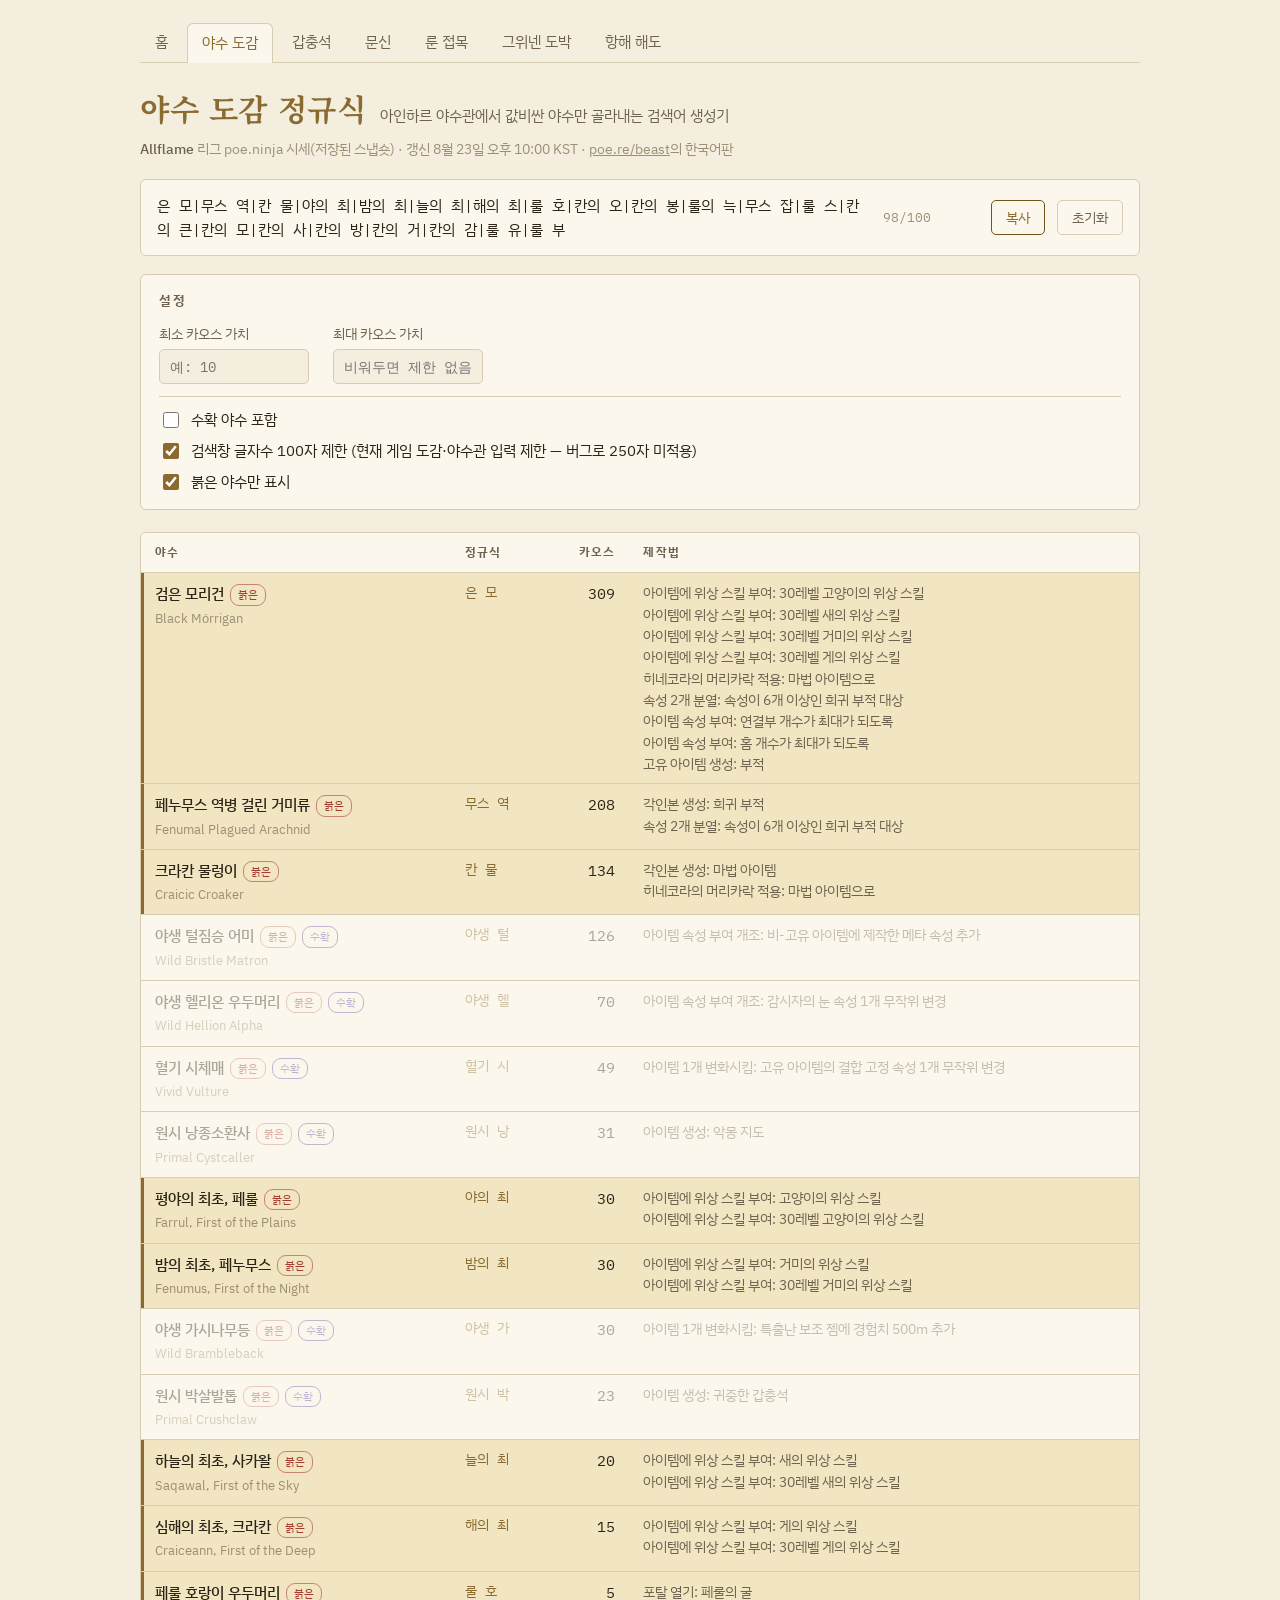
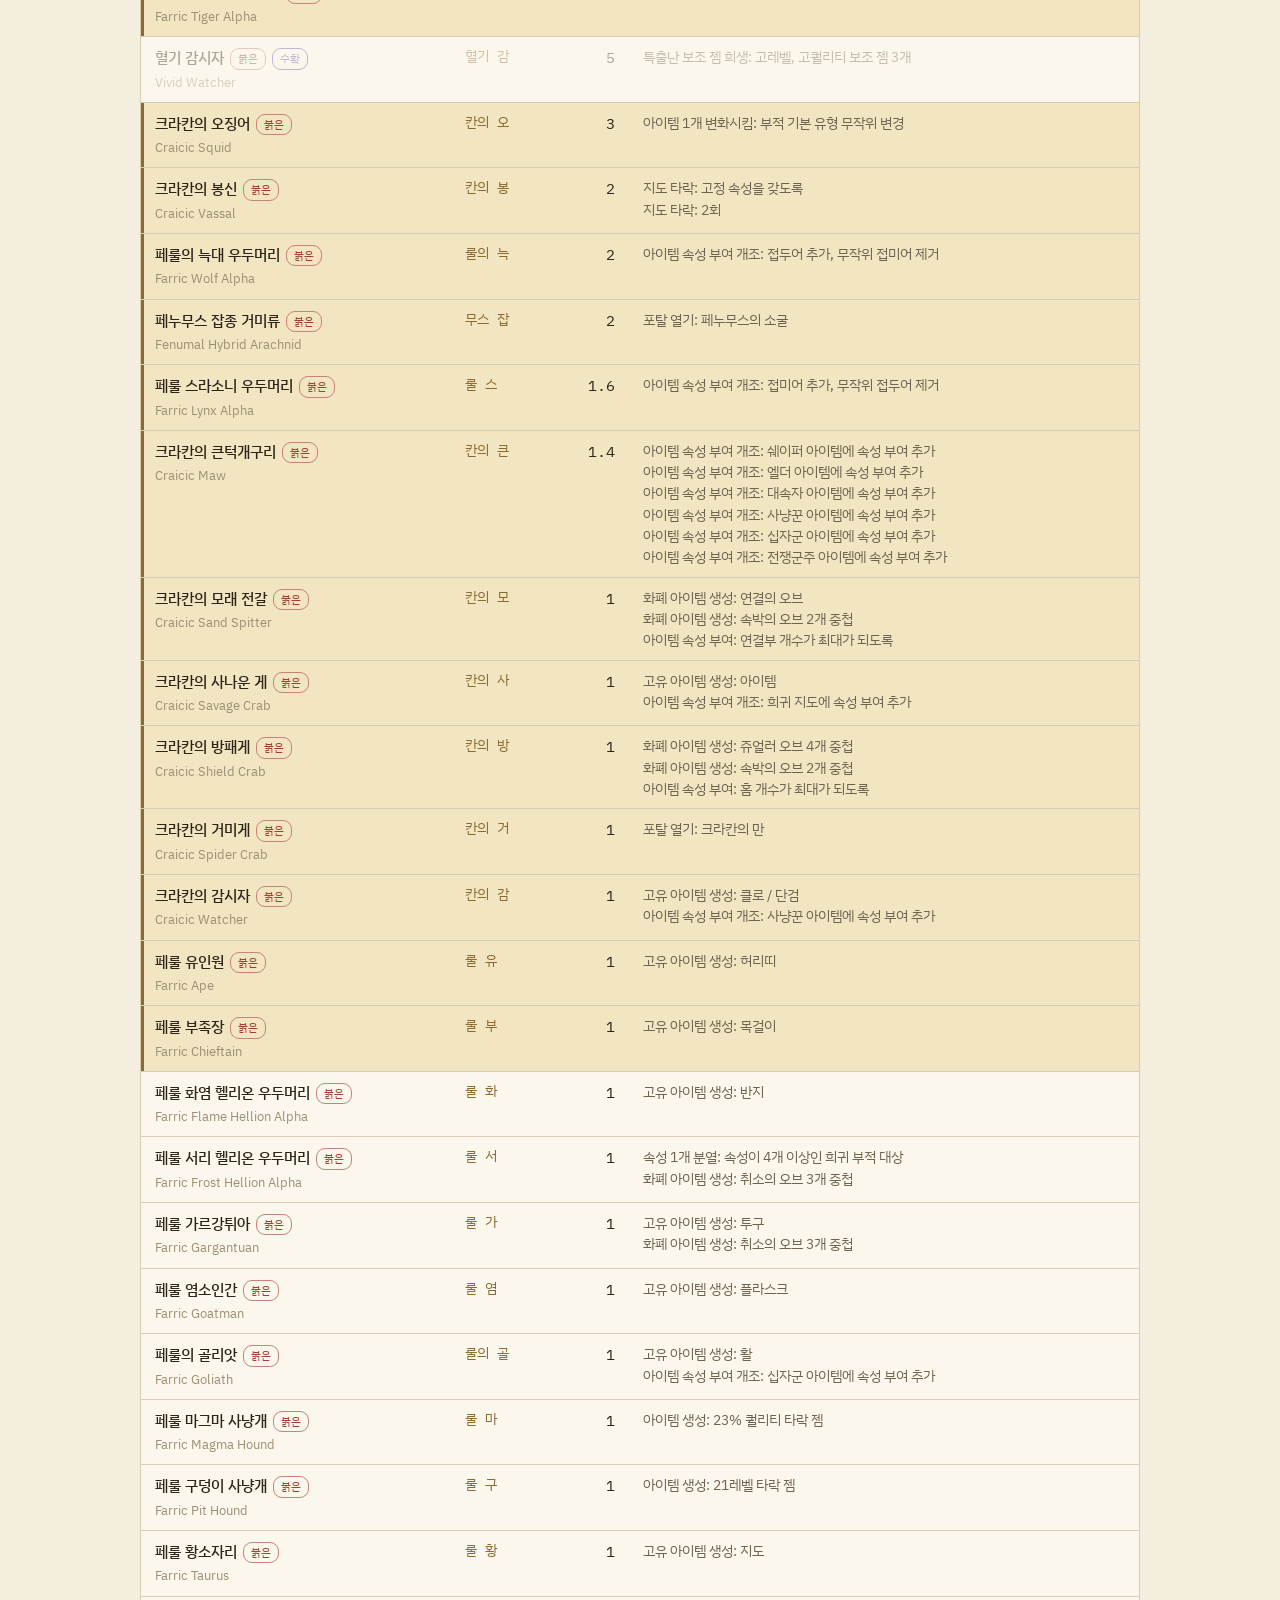
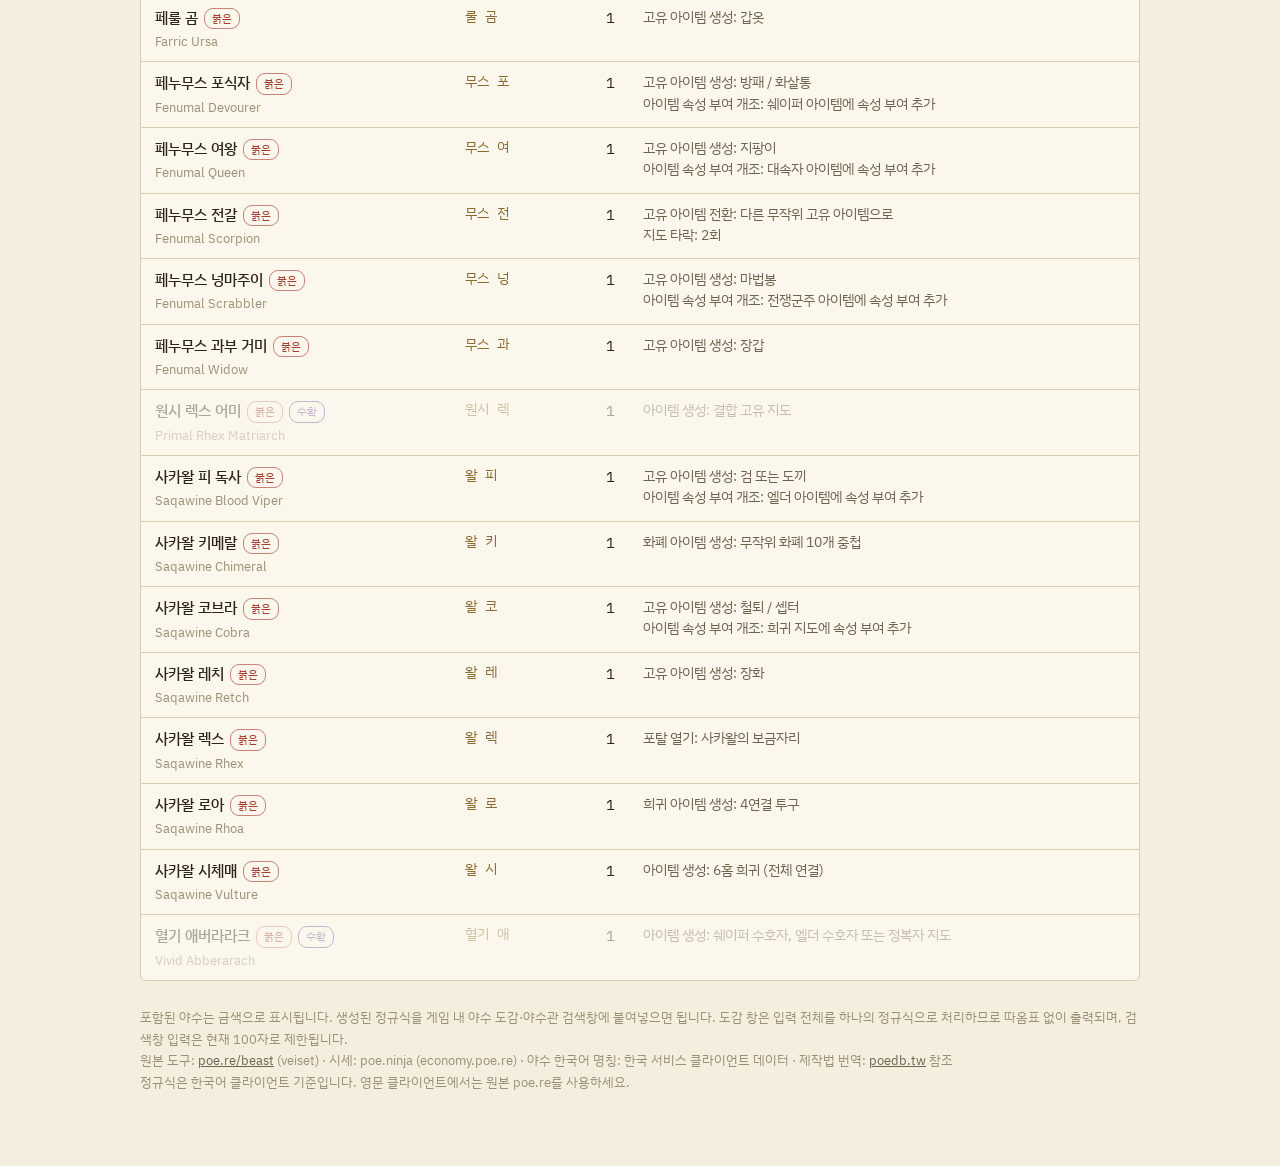
==== commit 93e15308: "야수 탭 기본값을 100자 제한으로 — 도감 검색창 100자 제한(공식 포럼 확인) 반영 Co-Authored-By: Claude Fable 5 <noreply@anthropic." ====
--- a/beast.html
+++ b/beast.html
@@ -48,7 +48,7 @@
     </div>
     <div class="checks">
       <label><input type="checkbox" id="harvest"> 수확 야수 포함</label>
-      <label><input type="checkbox" id="menagerie"> 야수관 검색창 글자수 제한 사용 (100자)</label>
+      <label><input type="checkbox" id="menagerie"> 검색창 글자수 100자 제한 (현재 게임 도감·야수관 입력 제한 — 버그로 250자 미적용)</label>
       <label><input type="checkbox" id="redonly"> 붉은 야수만 표시</label>
     </div>
   </div>
@@ -63,7 +63,7 @@
   </div>
 
   <footer>
-    포함된 야수는 금색으로 표시됩니다. 생성된 정규식을 게임 내 야수 도감·야수관 검색창에 붙여넣으면 됩니다.<br>
+    포함된 야수는 금색으로 표시됩니다. 생성된 정규식을 게임 내 야수 도감·야수관 검색창에 붙여넣으면 됩니다. 도감 창은 입력 전체를 하나의 정규식으로 처리하므로 따옴표 없이 출력되며, 검색창 입력은 현재 100자로 제한됩니다.<br>
     원본 도구: <a href="https://poe.re/beast">poe.re/beast</a> (veiset) · 시세: poe.ninja (economy.poe.re) · 야수 한국어 명칭: 한국 서비스 클라이언트 데이터 · 제작법 번역: <a href="https://poedb.tw/kr/">poedb.tw</a> 참조<br>
     정규식은 한국어 클라이언트 기준입니다. 영문 클라이언트에서는 원본 poe.re를 사용하세요.
   </footer>
@@ -75,7 +75,7 @@
 const LS_KEY = "beast-kr-settings";
 const $ = (id) => document.getElementById(id);
 const els = {min:$("min"), max:$("max"), harvest:$("harvest"), menagerie:$("menagerie"), redonly:$("redonly")};
-const defaults = {min:"", max:"", harvest:false, menagerie:false, redonly:true};
+const defaults = {min:"", max:"", harvest:false, menagerie:true, redonly:true};
 
 let sorted = []; // META + prices, filtered and sorted by chaos desc
 
